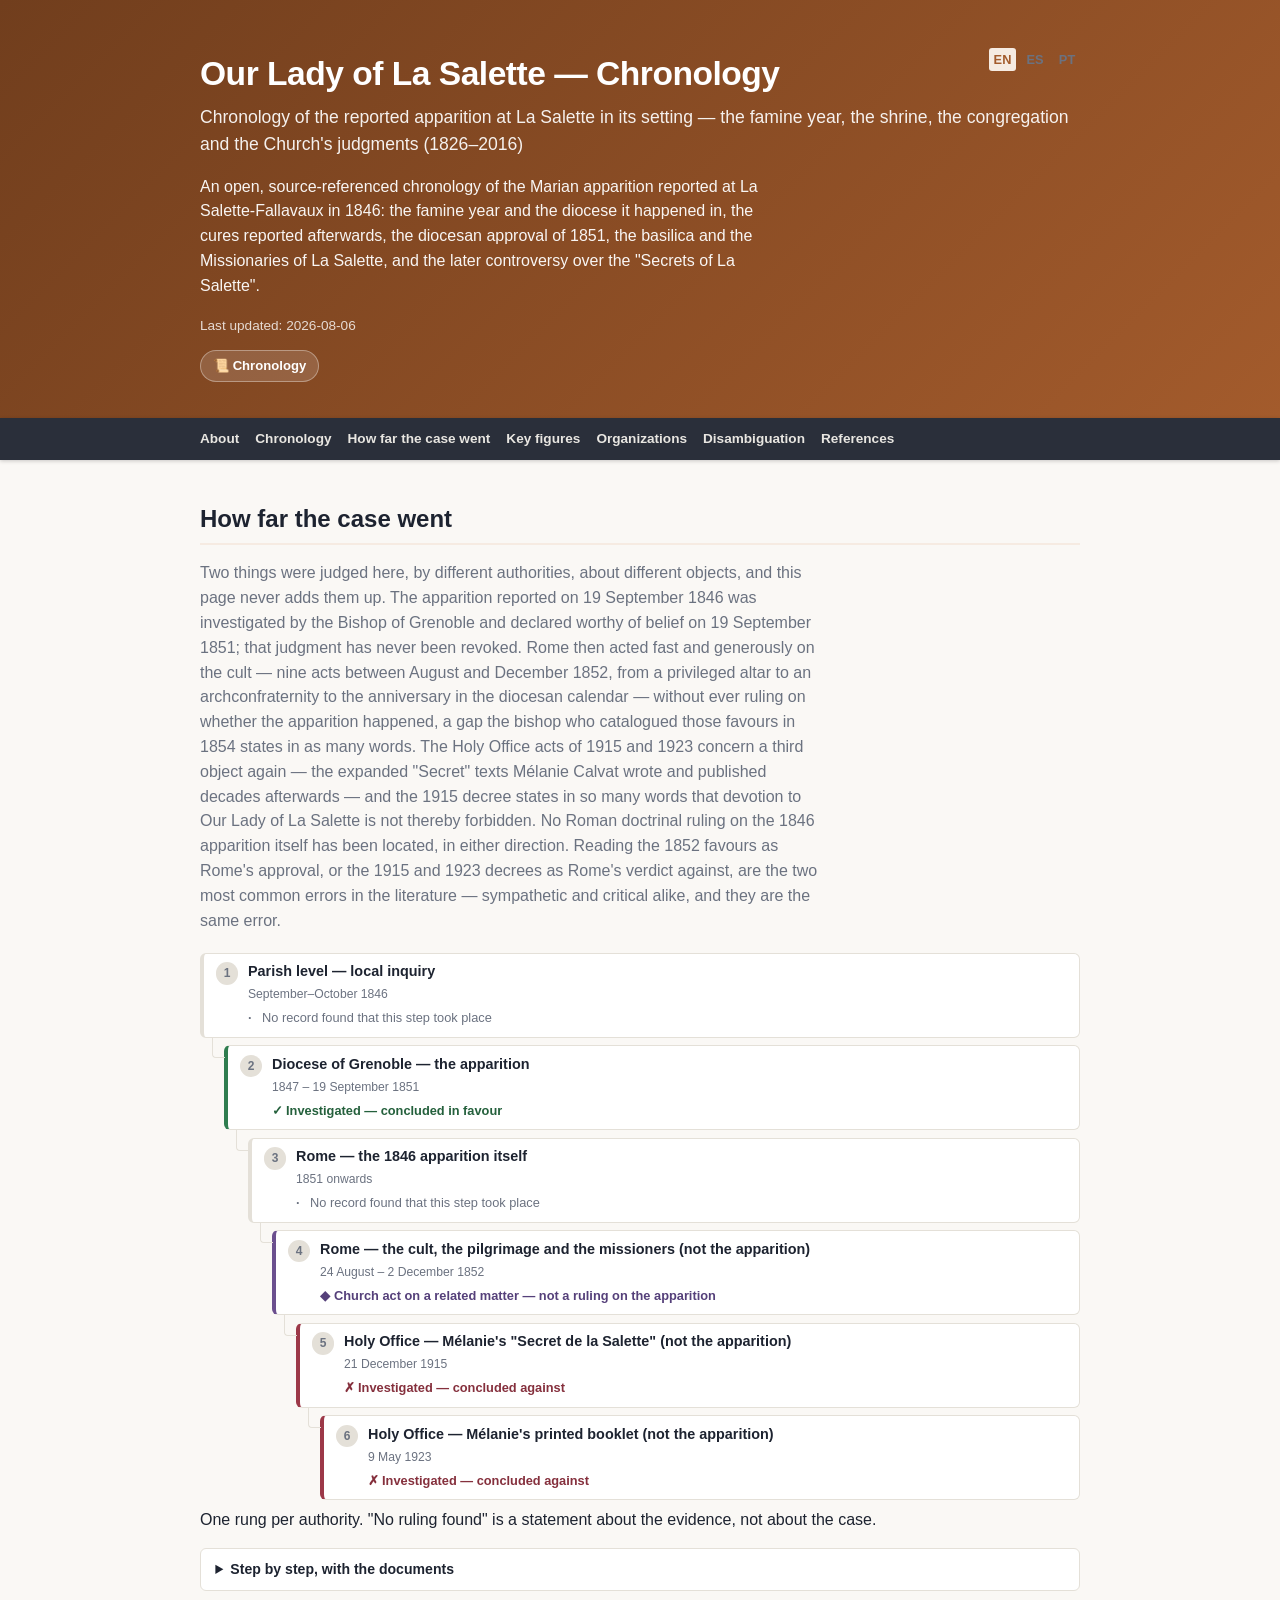
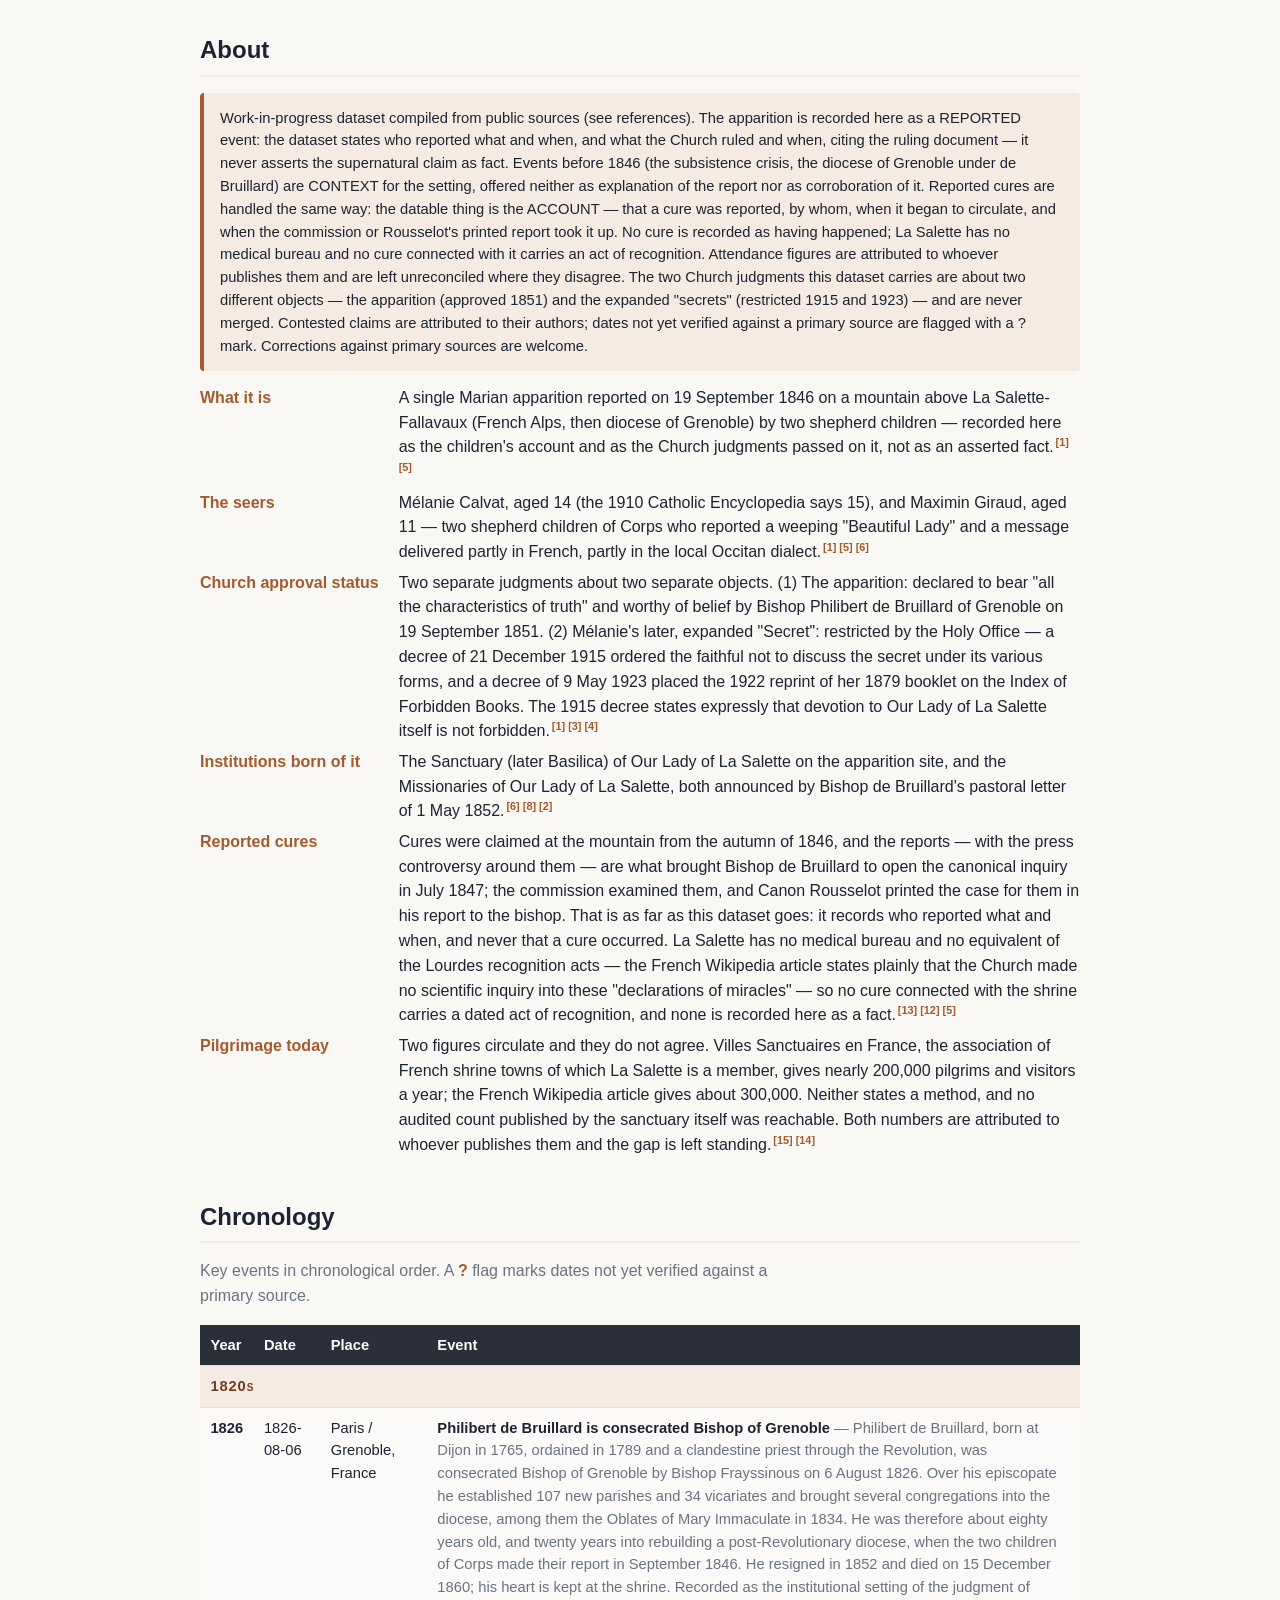
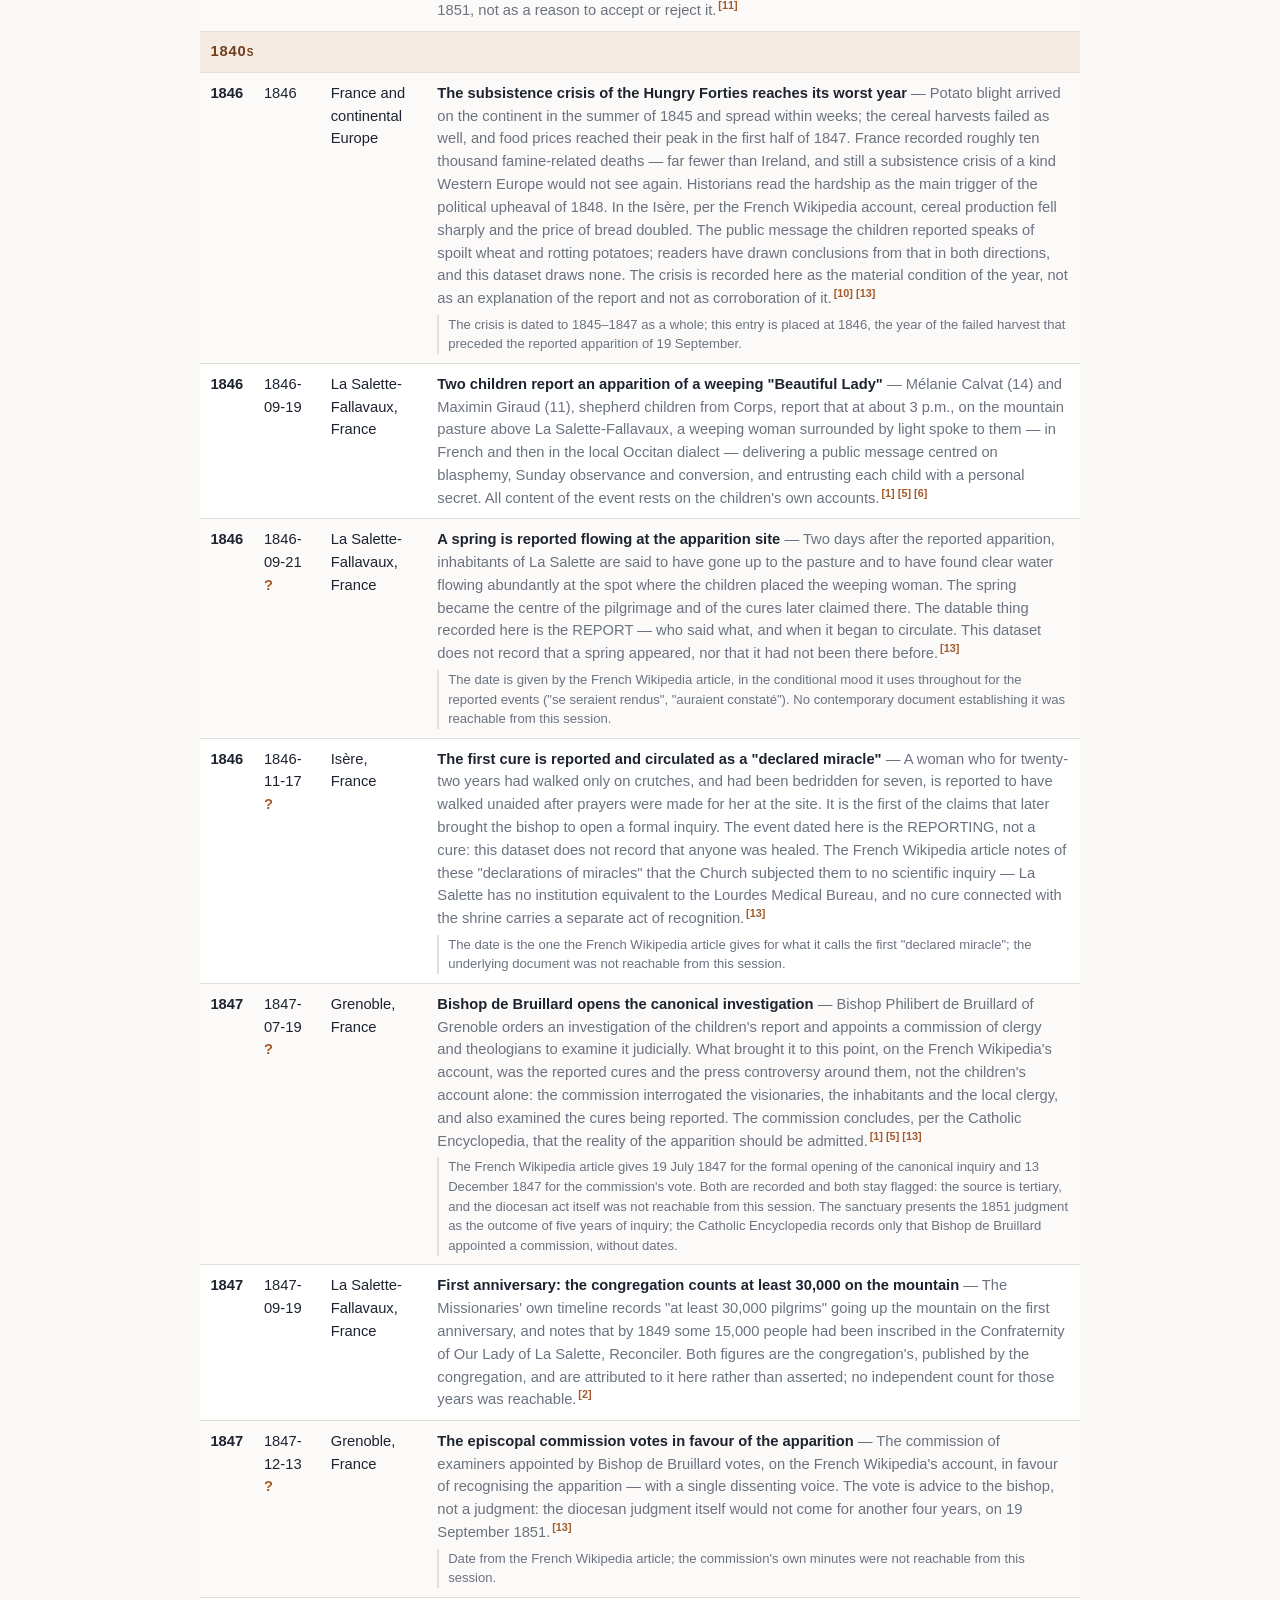
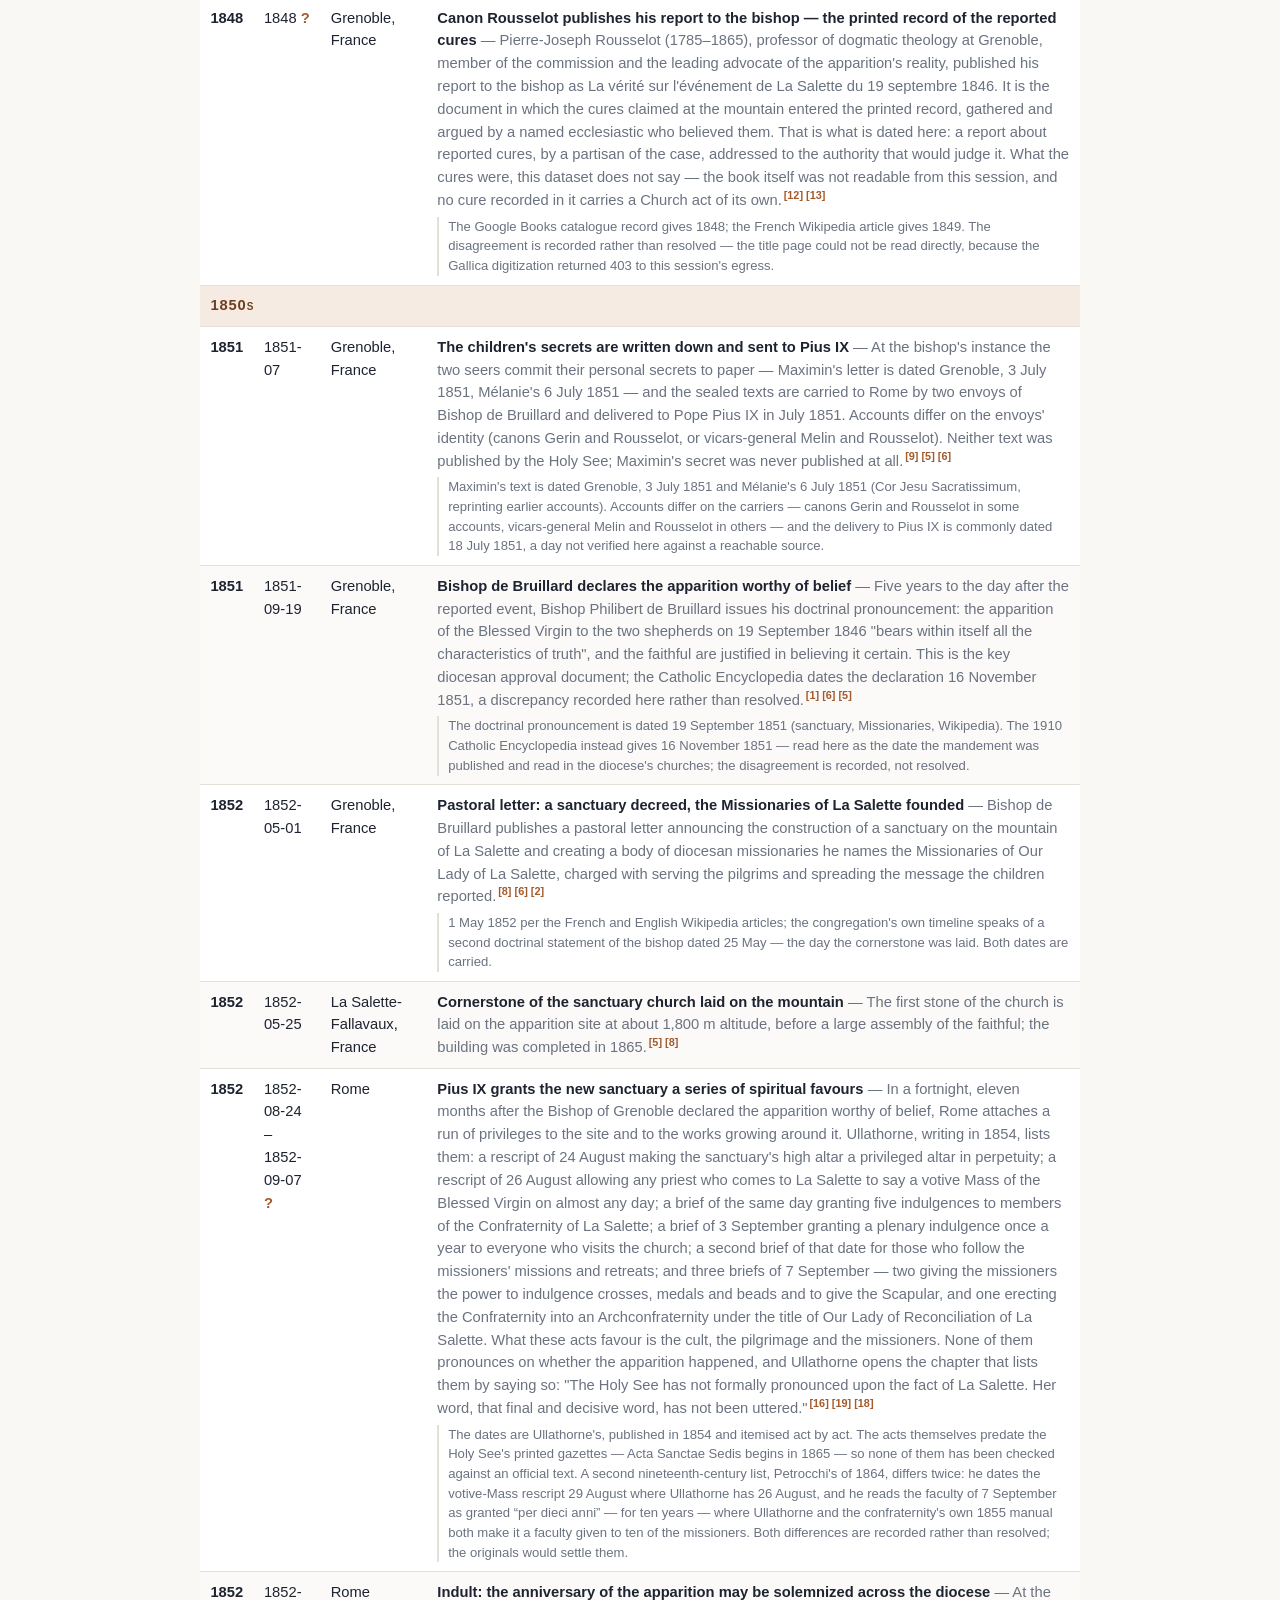
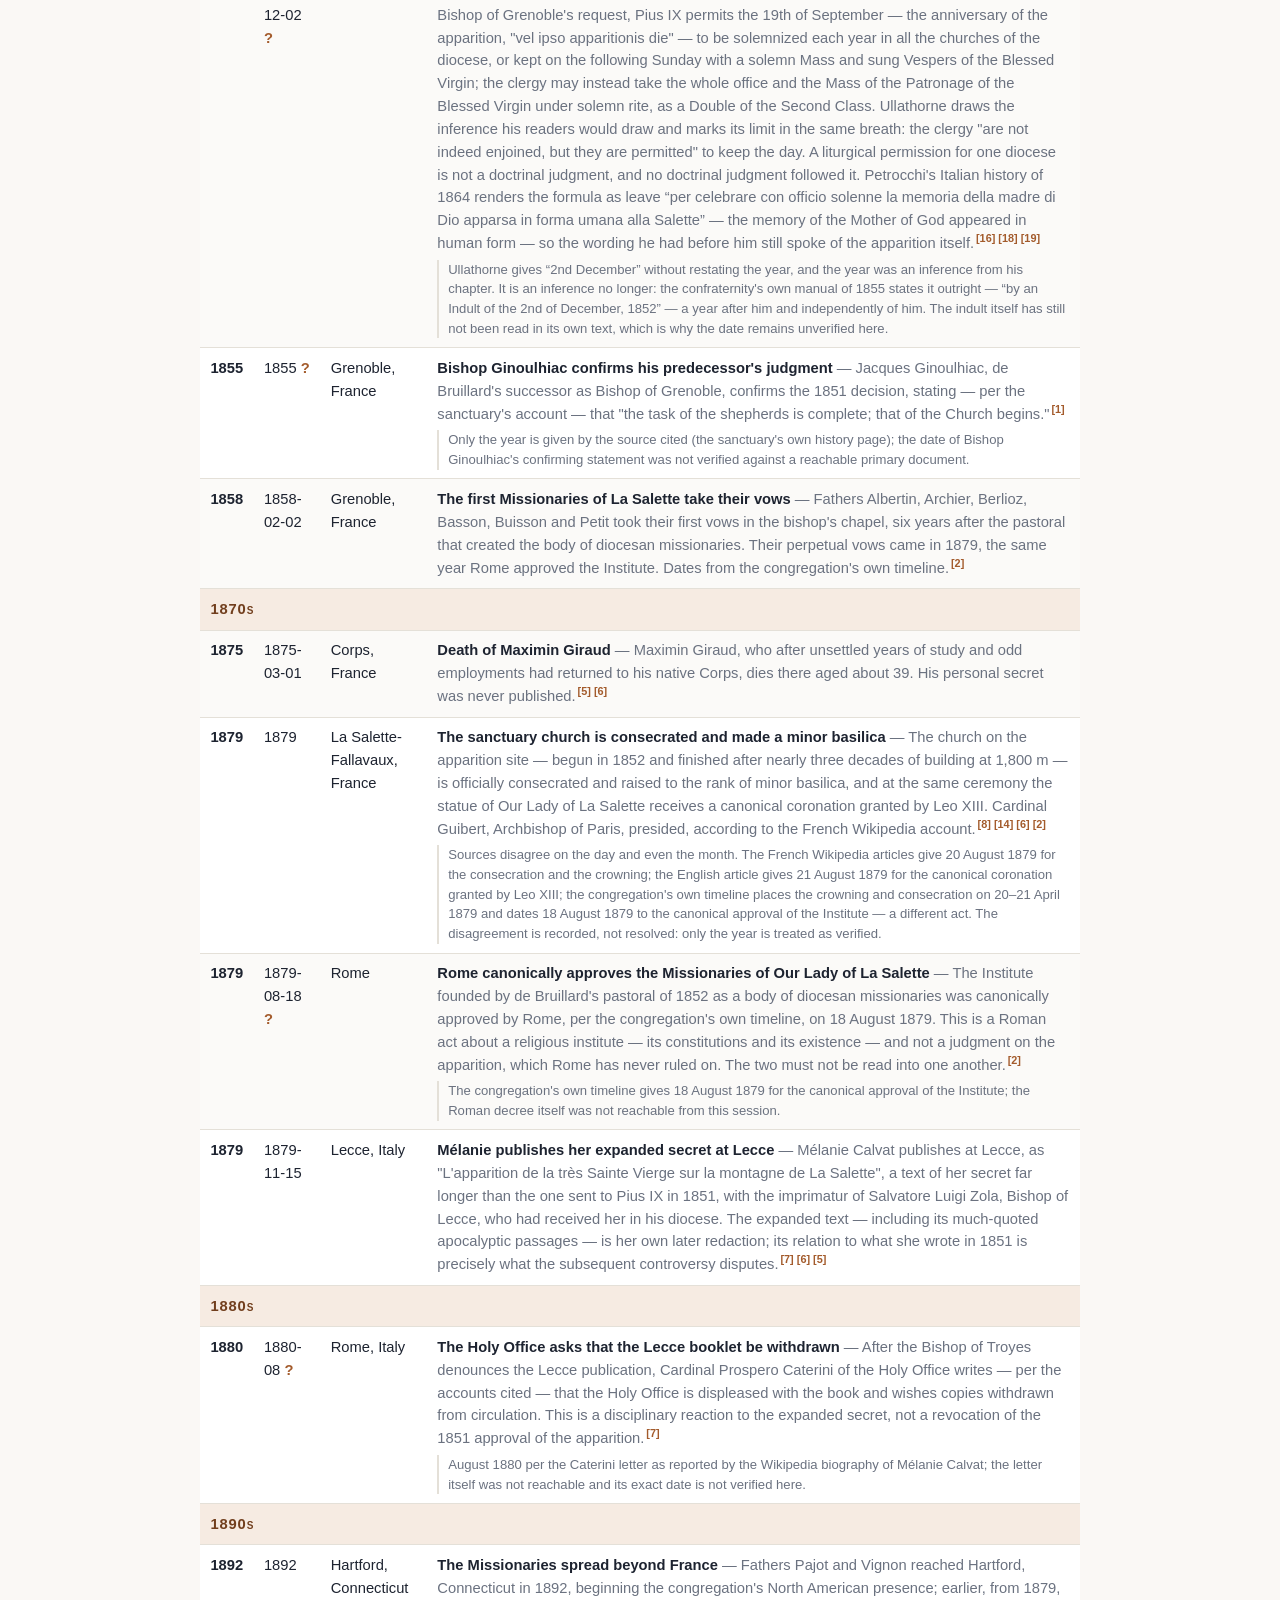
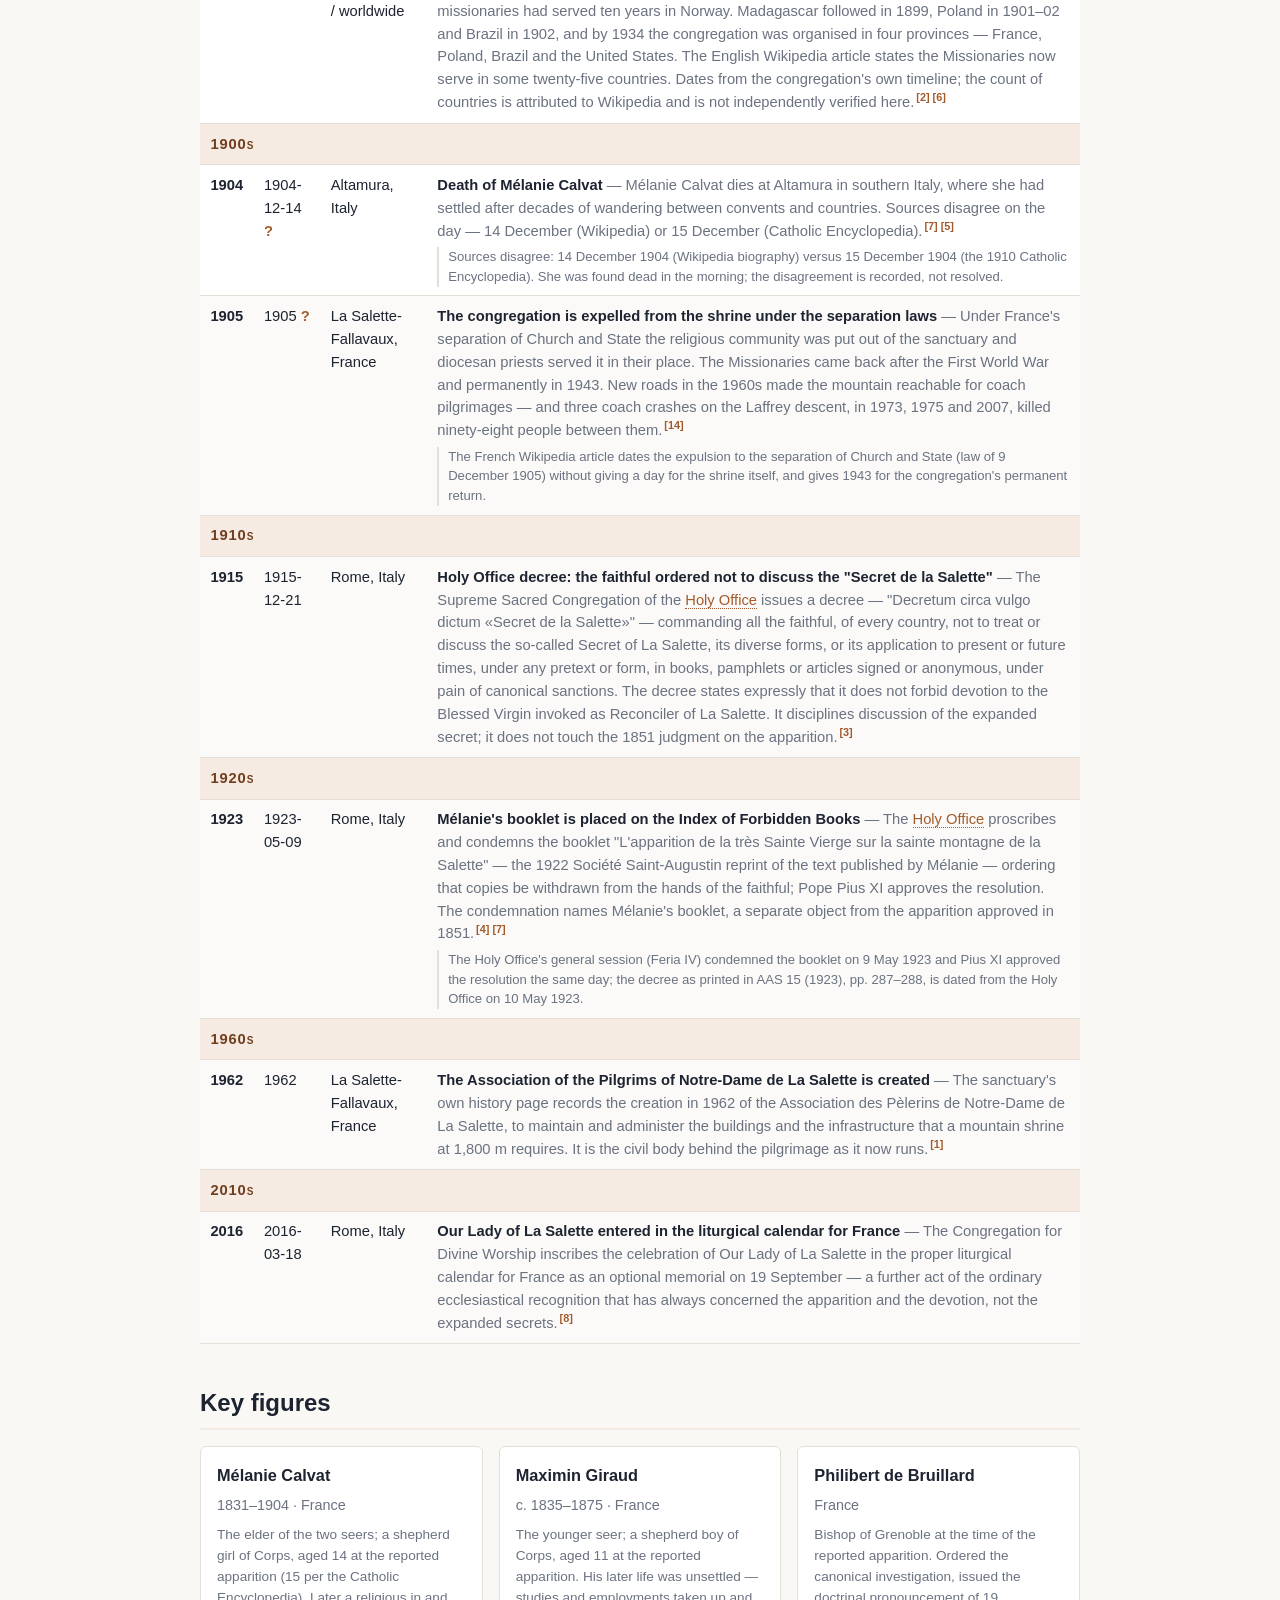
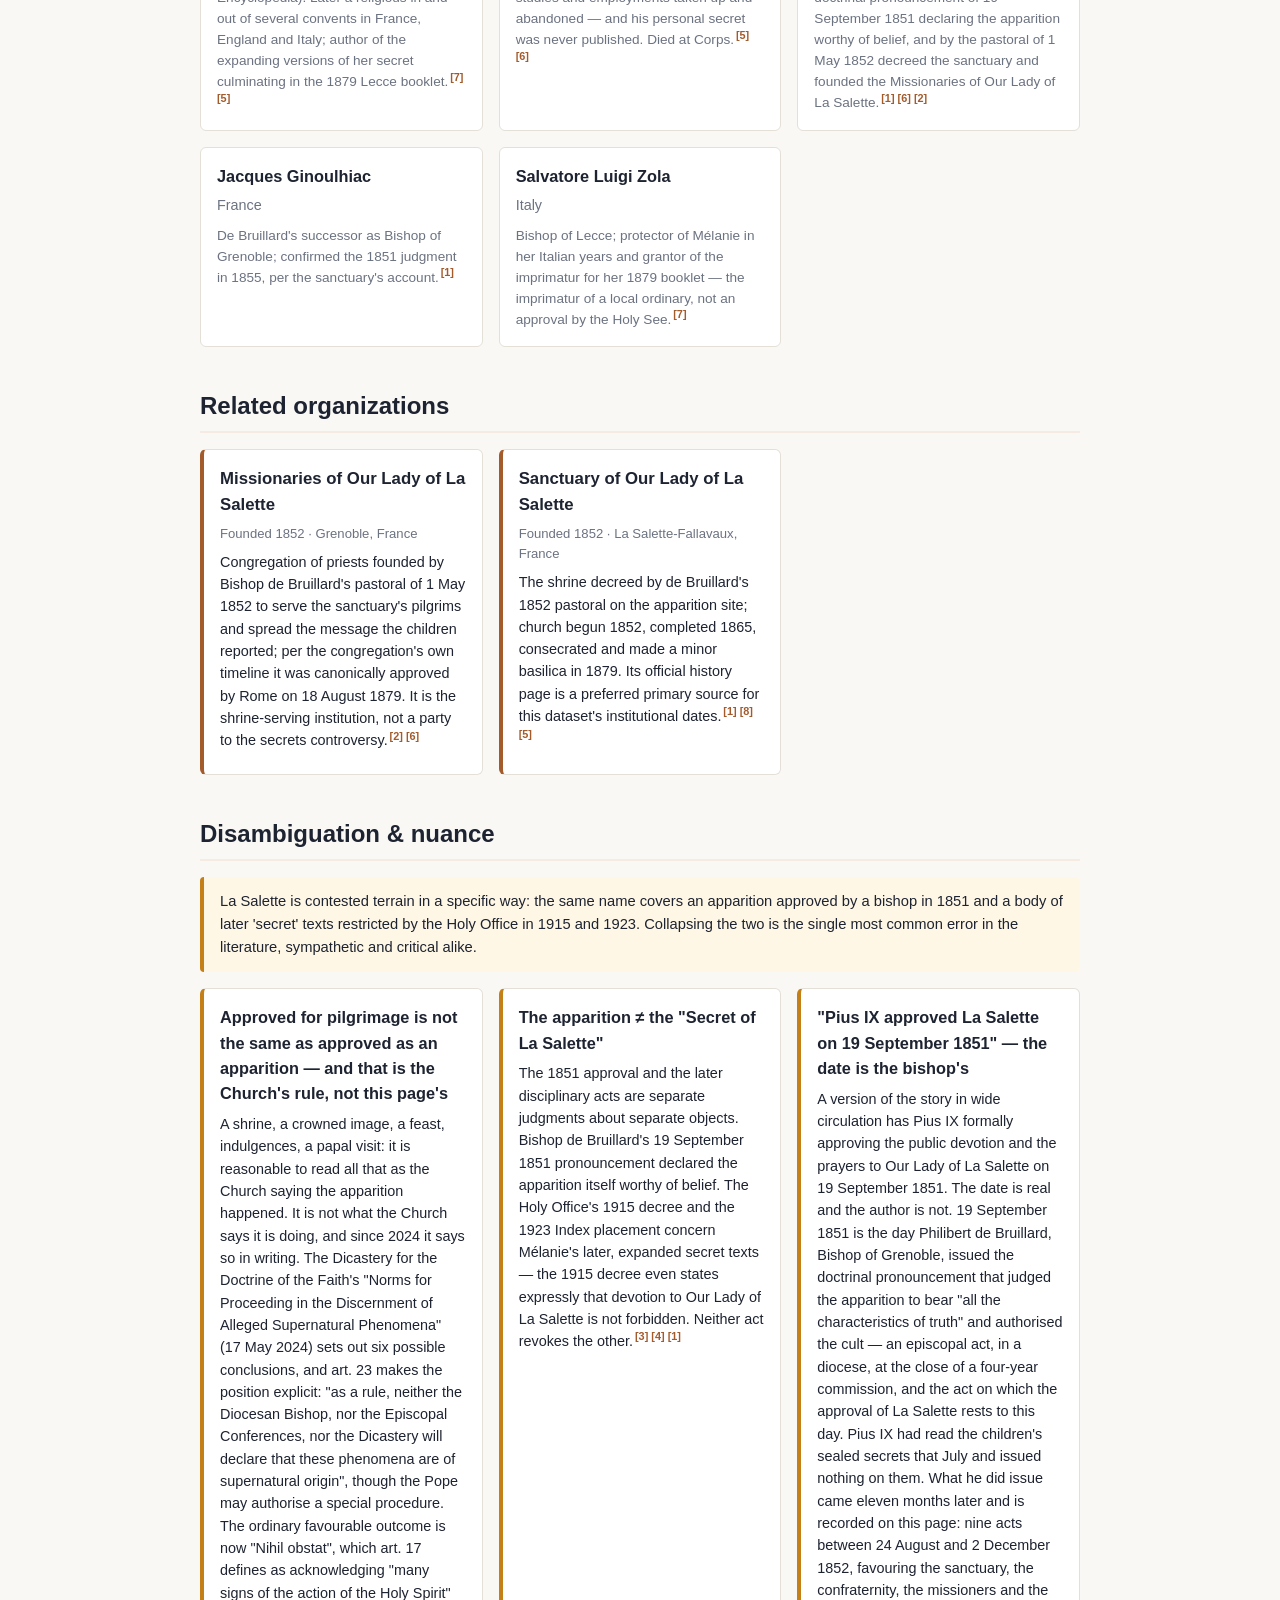
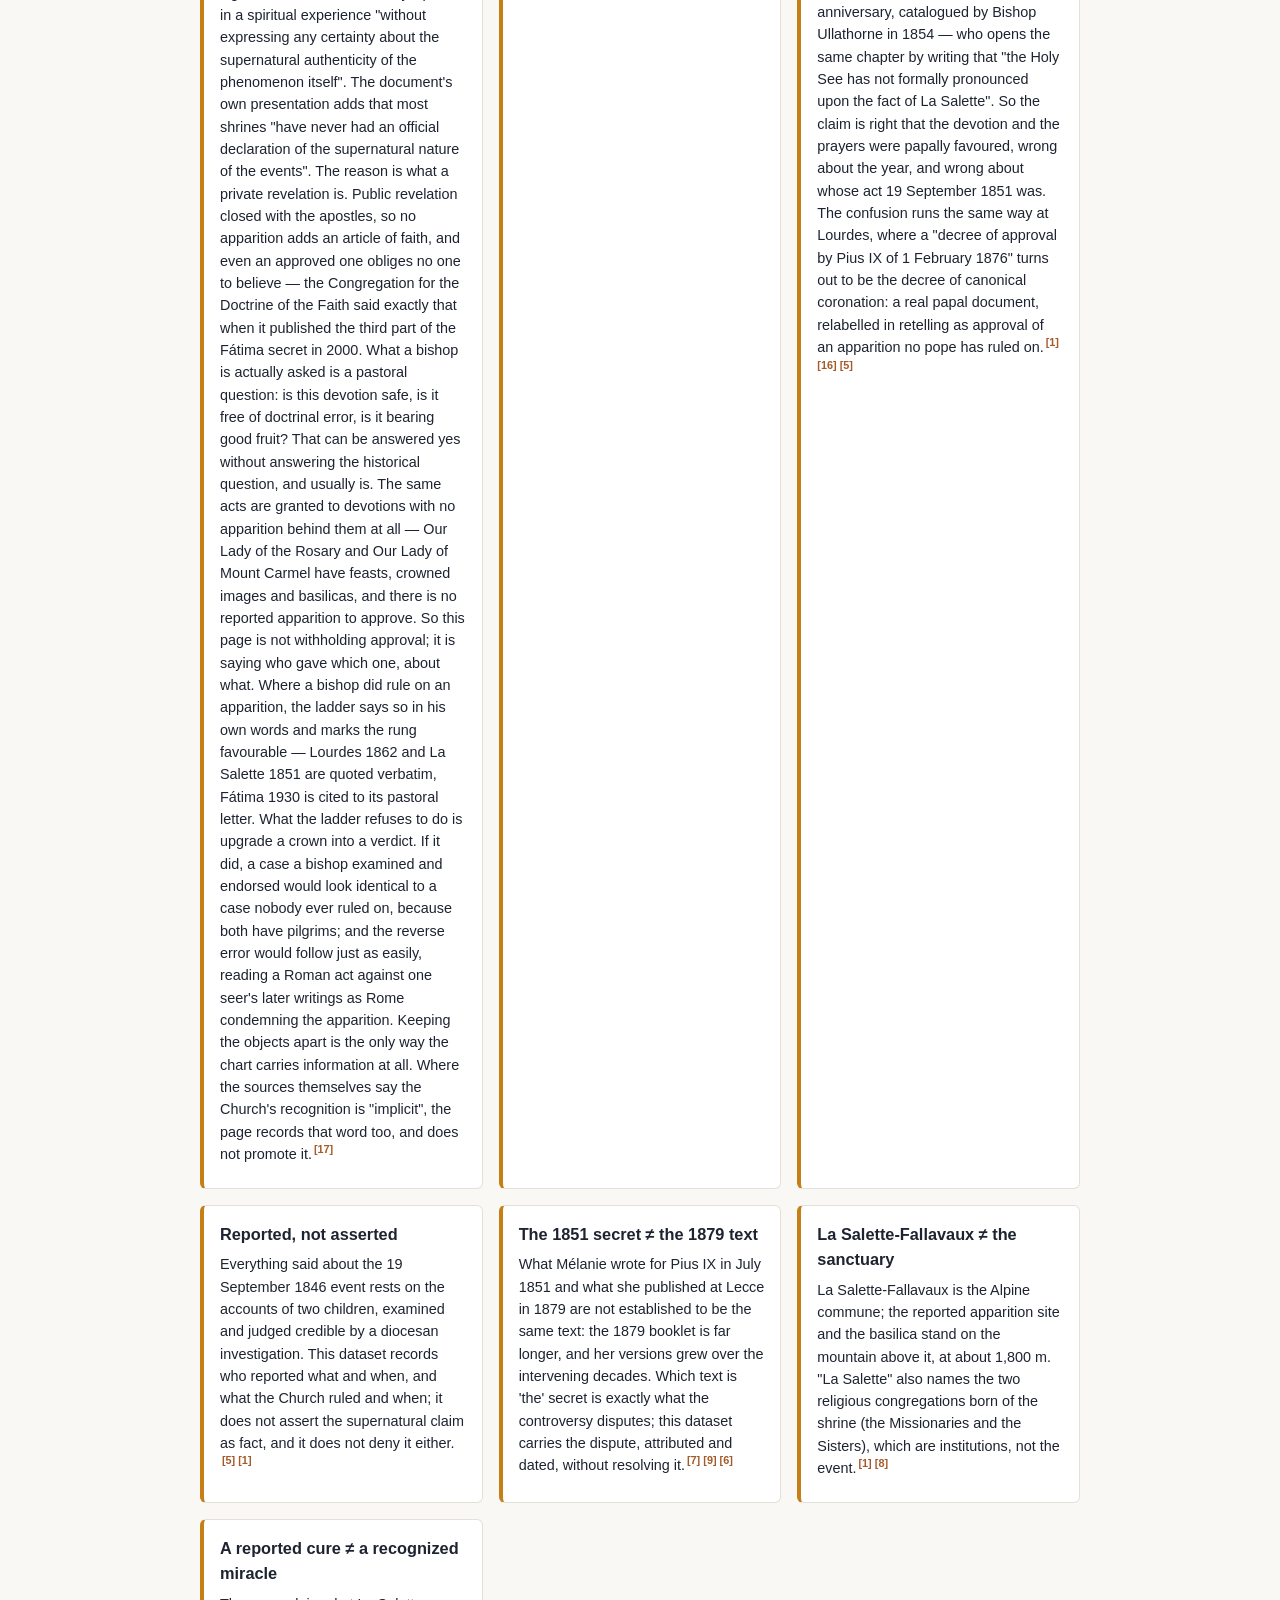
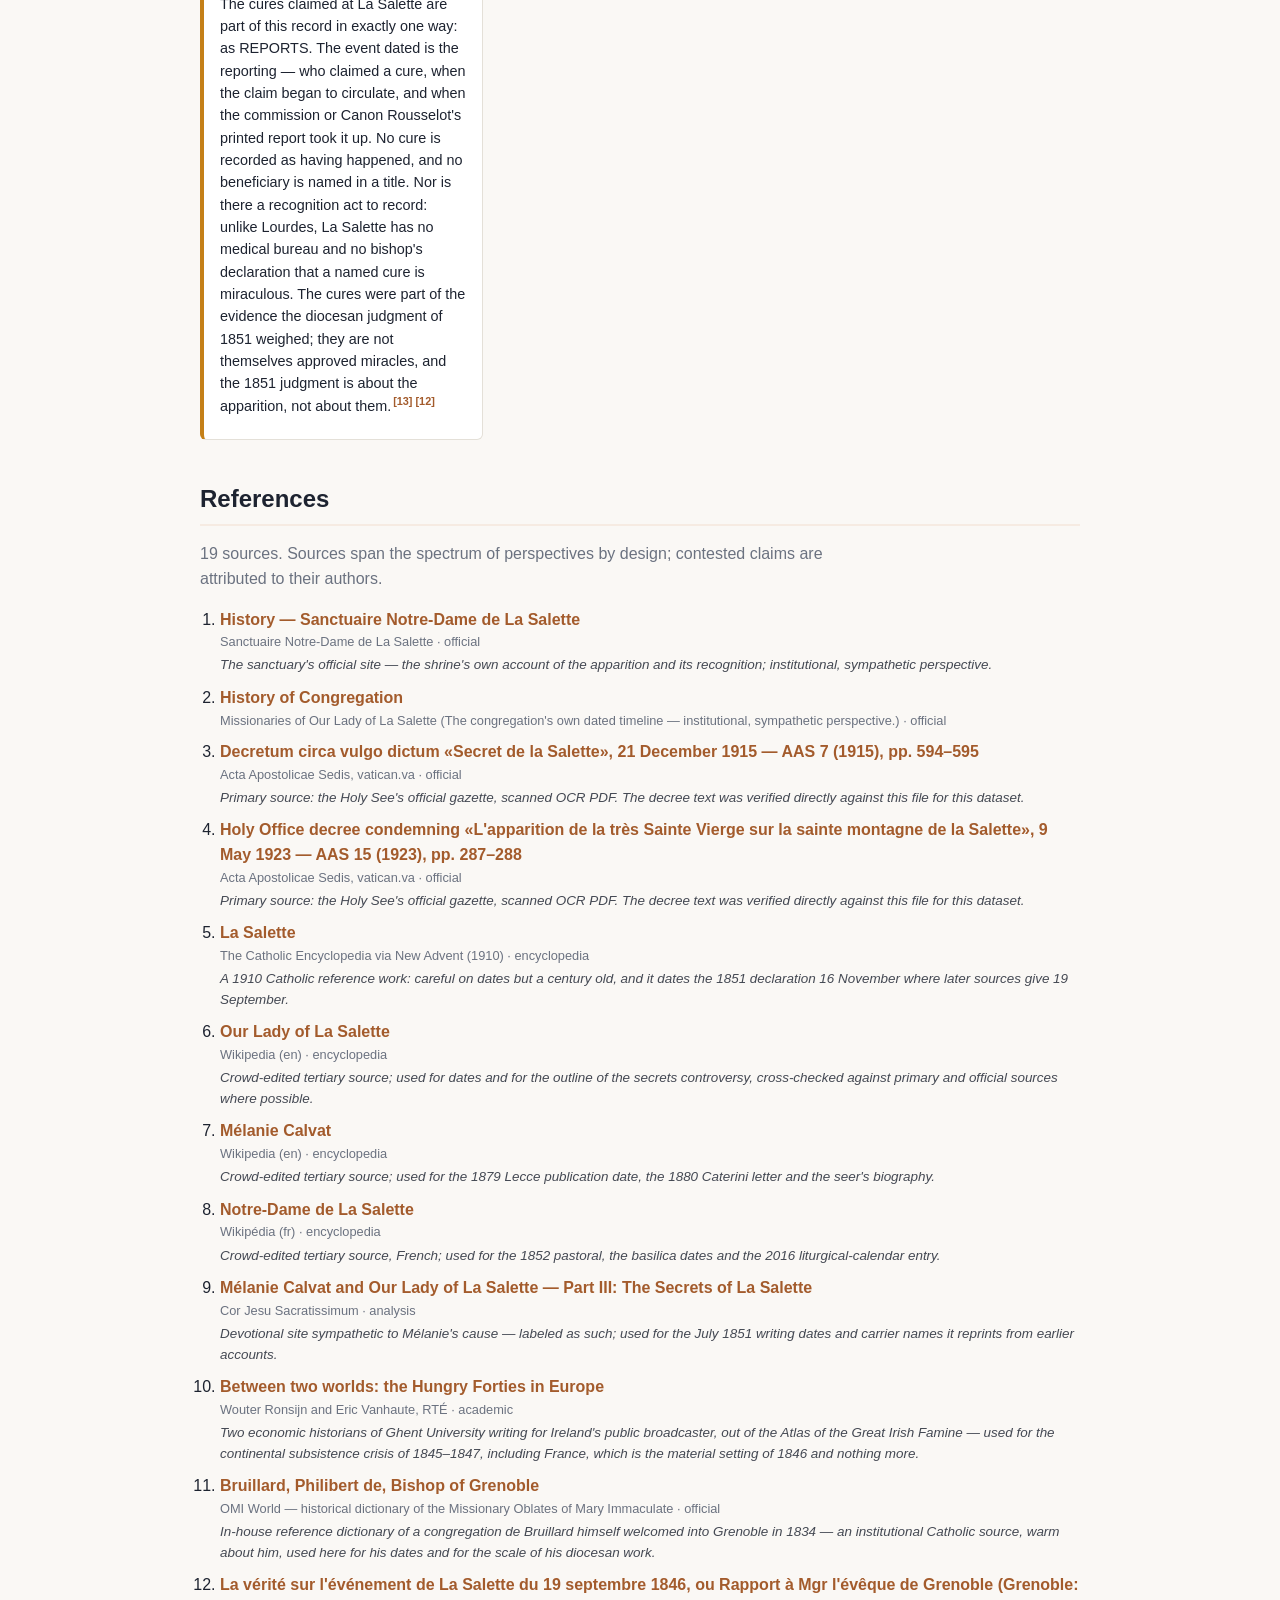
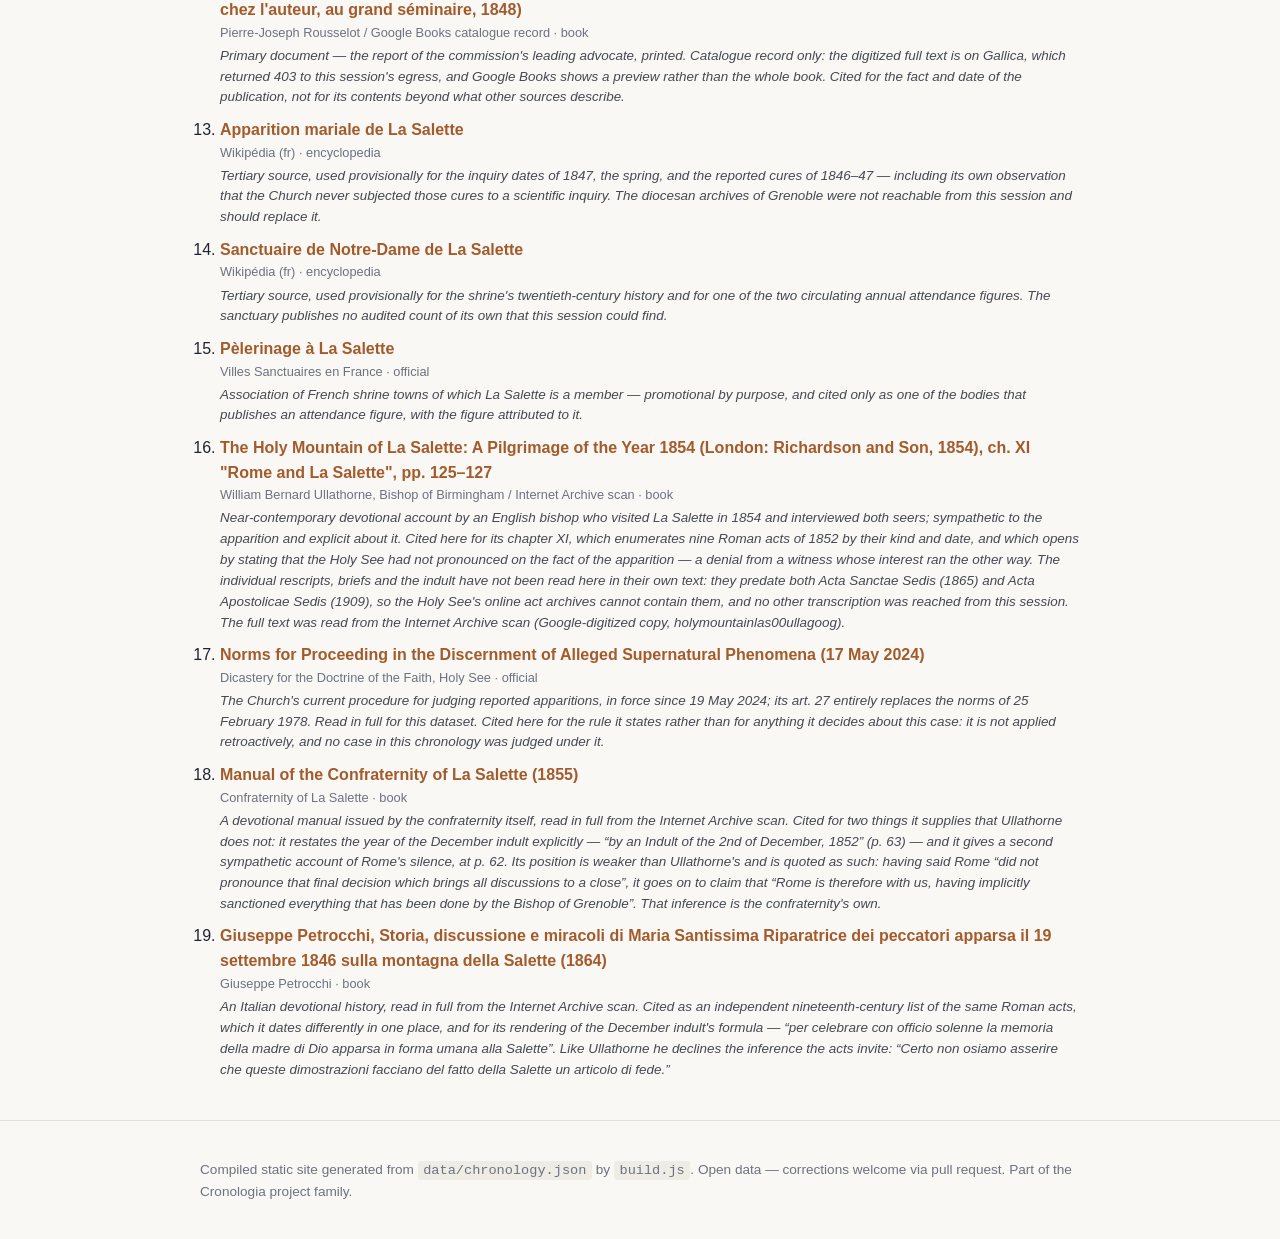
==== docs/en/index.html @ fb64a31c "Two more witnesses to Rome's silence, and a date that is no longer inferred The `not-found` Rome run" ====
<!DOCTYPE html>
<html lang="en">
<head>
  <meta charset="utf-8">
  <meta name="viewport" content="width=device-width, initial-scale=1">
  <title>Our Lady of La Salette — Chronology</title>
  <meta name="description" content="An open, source-referenced chronology of the Marian apparition reported at La Salette-Fallavaux in 1846: the famine year and the diocese it happened in, the cures reported afterwards, the diocesan approval of 1851, the basilica and the Missionaries of La Salette, and the later controversy over the &quot;Secrets of La Salette&quot;.">
  <!-- Google tag (gtag.js) -->
  <script async src="https://www.googletagmanager.com/gtag/js?id=G-R9LV1QZHVE"></script>
  <script>
    window.dataLayer = window.dataLayer || [];
    function gtag(){dataLayer.push(arguments);}
    gtag('js', new Date());
    gtag('config', 'G-R9LV1QZHVE');
  </script>
  <link rel="stylesheet" href="../styles.css">
  <link rel="canonical" href="https://cronologia.github.io/lasalette/en/">
  <link rel="alternate" hreflang="en" href="https://cronologia.github.io/lasalette/en/">
  <link rel="alternate" hreflang="es" href="https://cronologia.github.io/lasalette/es/">
  <link rel="alternate" hreflang="pt" href="https://cronologia.github.io/lasalette/pt/">
  <link rel="alternate" hreflang="x-default" href="https://cronologia.github.io/lasalette/">
  <meta property="og:type" content="website">
  <meta property="og:site_name" content="Our Lady of La Salette — Chronology">
  <meta property="og:locale" content="en_US">
  <meta property="og:title" content="Our Lady of La Salette — Chronology">
  <meta property="og:description" content="An open, source-referenced chronology of the Marian apparition reported at La Salette-Fallavaux in 1846: the famine year and the diocese it happened in, the cures reported afterwards, the diocesan approval of 1851, the basilica and the Missionaries of La Salette, and the later controversy over the &quot;Secrets of La Salette&quot;.">
  <meta property="og:url" content="https://cronologia.github.io/lasalette/en/">
  <meta name="twitter:card" content="summary">
  <meta name="twitter:title" content="Our Lady of La Salette — Chronology">
  <meta name="twitter:description" content="An open, source-referenced chronology of the Marian apparition reported at La Salette-Fallavaux in 1846: the famine year and the diocese it happened in, the cures reported afterwards, the diocesan approval of 1851, the basilica and the Missionaries of La Salette, and the later controversy over the &quot;Secrets of La Salette&quot;.">
  <script type="application/ld+json">
  {
    "@context": "https://schema.org",
    "@type": "WebSite",
    "name": "Our Lady of La Salette — Chronology",
    "description": "An open, source-referenced chronology of the Marian apparition reported at La Salette-Fallavaux in 1846: the famine year and the diocese it happened in, the cures reported afterwards, the diocesan approval of 1851, the basilica and the Missionaries of La Salette, and the later controversy over the \"Secrets of La Salette\".",
    "url": "https://cronologia.github.io/lasalette/en/",
    "inLanguage": "en"
  }
  </script>
</head>
<body>
  <header class="site-header">
    <div class="wrap">
      <nav class="lang-switch" aria-label="Language"><span class="lang-current" aria-current="true">EN</span><a href="../es/" hreflang="es">ES</a><a href="../pt/" hreflang="pt">PT</a></nav>
      <h1>Our Lady of La Salette — Chronology</h1>
      <p class="subtitle">Chronology of the reported apparition at La Salette in its setting — the famine year, the shrine, the congregation and the Church&#39;s judgments (1826–2016)</p>
      <p class="lead">An open, source-referenced chronology of the Marian apparition reported at La Salette-Fallavaux in 1846: the famine year and the diocese it happened in, the cures reported afterwards, the diocesan approval of 1851, the basilica and the Missionaries of La Salette, and the later controversy over the &quot;Secrets of La Salette&quot;.</p>
      <p class="updated">Last updated: 2026-08-06</p>
      <div class="viz-chips">
        <a href="#chronology">📜 Chronology</a>
      </div>
    </div>
  </header>

  <nav class="site-nav">
    <div class="wrap">
      <a href="#about">About</a>
      <a href="#chronology">Chronology</a>
      <a href="#approval-ladder">How far the case went</a>
      <a href="#figures">Key figures</a>
      <a href="#organizations">Organizations</a>
      <a href="#disambiguation">Disambiguation</a>
      <a href="#references">References</a>
    </div>
  </nav>

  <main class="wrap">
    <section id="approval-ladder" class="viz">
      <h2>How far the case went</h2>
      <p class="section-intro">Two things were judged here, by different authorities, about different objects, and this page never adds them up. The apparition reported on 19 September 1846 was investigated by the Bishop of Grenoble and declared worthy of belief on 19 September 1851; that judgment has never been revoked. Rome then acted fast and generously on the cult — nine acts between August and December 1852, from a privileged altar to an archconfraternity to the anniversary in the diocesan calendar — without ever ruling on whether the apparition happened, a gap the bishop who catalogued those favours in 1854 states in as many words. The Holy Office acts of 1915 and 1923 concern a third object again — the expanded &quot;Secret&quot; texts Mélanie Calvat wrote and published decades afterwards — and the 1915 decree states in so many words that devotion to Our Lady of La Salette is not thereby forbidden. No Roman doctrinal ruling on the 1846 apparition itself has been located, in either direction. Reading the 1852 favours as Rome&#39;s approval, or the 1915 and 1923 decrees as Rome&#39;s verdict against, are the two most common errors in the literature — sympathetic and critical alike, and they are the same error.</p>
      <figure class="approval-ladder">
        <div class="viz-scroll">
        <ol class="al-cascade">
          <li class="al-node al-not-found" style="--al-step:0">
            <a href="#al-rung-1" class="al-node-link">
              <span class="al-num" aria-hidden="true">1</span>
              <span class="al-node-body">
                <span class="al-node-label">Parish level — local inquiry</span><span class="al-when">September–October 1846</span>
                <span class="al-node-status"><span class="al-glyph" aria-hidden="true">·</span>No record found that this step took place</span>
              </span>
            </a>
          </li>
          <li class="al-node al-favourable" style="--al-step:1">
            <a href="#al-rung-2" class="al-node-link">
              <span class="al-num" aria-hidden="true">2</span>
              <span class="al-node-body">
                <span class="al-node-label">Diocese of Grenoble — the apparition</span><span class="al-when">1847 – 19 September 1851</span>
                <span class="al-node-status"><span class="al-glyph" aria-hidden="true">✓</span>Investigated — concluded in favour</span>
              </span>
            </a>
          </li>
          <li class="al-node al-not-found" style="--al-step:2">
            <a href="#al-rung-3" class="al-node-link">
              <span class="al-num" aria-hidden="true">3</span>
              <span class="al-node-body">
                <span class="al-node-label">Rome — the 1846 apparition itself</span><span class="al-when">1851 onwards</span>
                <span class="al-node-status"><span class="al-glyph" aria-hidden="true">·</span>No record found that this step took place</span>
              </span>
            </a>
          </li>
          <li class="al-node al-adjacent" style="--al-step:3">
            <a href="#al-rung-4" class="al-node-link">
              <span class="al-num" aria-hidden="true">4</span>
              <span class="al-node-body">
                <span class="al-node-label">Rome — the cult, the pilgrimage and the missioners (not the apparition)</span><span class="al-when">24 August – 2 December 1852</span>
                <span class="al-node-status"><span class="al-glyph" aria-hidden="true">◆</span>Church act on a related matter — not a ruling on the apparition</span>
              </span>
            </a>
          </li>
          <li class="al-node al-negative" style="--al-step:4">
            <a href="#al-rung-5" class="al-node-link">
              <span class="al-num" aria-hidden="true">5</span>
              <span class="al-node-body">
                <span class="al-node-label">Holy Office — Mélanie&#39;s &quot;Secret de la Salette&quot; (not the apparition)</span><span class="al-when">21 December 1915</span>
                <span class="al-node-status"><span class="al-glyph" aria-hidden="true">✗</span>Investigated — concluded against</span>
              </span>
            </a>
          </li>
          <li class="al-node al-negative" style="--al-step:5">
            <a href="#al-rung-6" class="al-node-link">
              <span class="al-num" aria-hidden="true">6</span>
              <span class="al-node-body">
                <span class="al-node-label">Holy Office — Mélanie&#39;s printed booklet (not the apparition)</span><span class="al-when">9 May 1923</span>
                <span class="al-node-status"><span class="al-glyph" aria-hidden="true">✗</span>Investigated — concluded against</span>
              </span>
            </a>
          </li>
        </ol>
        </div>
        <figcaption>One rung per authority. &quot;No ruling found&quot; is a statement about the evidence, not about the case.</figcaption>
      </figure>
      <details class="al-details">
        <summary>Step by step, with the documents</summary>
        <div class="al-tablist" hidden aria-label="How far the case went">
            <button type="button" class="al-tab" data-al-panel="al-rung-1"><span class="al-glyph" aria-hidden="true">·</span>Parish level — local inquiry</button>
            <button type="button" class="al-tab" data-al-panel="al-rung-2"><span class="al-glyph" aria-hidden="true">✓</span>Diocese of Grenoble — the apparition</button>
            <button type="button" class="al-tab" data-al-panel="al-rung-3"><span class="al-glyph" aria-hidden="true">·</span>Rome — the 1846 apparition itself</button>
            <button type="button" class="al-tab" data-al-panel="al-rung-4"><span class="al-glyph" aria-hidden="true">◆</span>Rome — the cult, the pilgrimage and the missioners (not the apparition)</button>
            <button type="button" class="al-tab" data-al-panel="al-rung-5"><span class="al-glyph" aria-hidden="true">✗</span>Holy Office — Mélanie&#39;s &quot;Secret de la Salette&quot; (not the apparition)</button>
            <button type="button" class="al-tab" data-al-panel="al-rung-6"><span class="al-glyph" aria-hidden="true">✗</span>Holy Office — Mélanie&#39;s printed booklet (not the apparition)</button>
        </div>
        <div class="al-panels">
          <section id="al-rung-1" class="al-panel al-not-found">
            <h3 class="al-panel-title">Parish level — local inquiry <span class="al-when">September–October 1846</span></h3>
            <p class="al-status"><span class="al-glyph" aria-hidden="true">·</span>No record found that this step took place</p>
<p class="al-who">The parish clergy of La Salette, in the diocese of Grenoble</p><p class="al-nodoc">No distinct parish-level canonical inquiry has been located. What the sources record at this level is pastoral rather than judicial: the children were urged to tell the parish priest of La Salette, who took notes and recounted their account in his sermon the next morning, and the English Wikipedia article states that on 16 October 1846 the parish priest wrote down where the two children&#39;s accounts differed. Searched for a parish-level process or finding in the sanctuary&#39;s own history, the 1910 Catholic Encyclopedia article and the English Wikipedia article: all three pass straight from the children&#39;s report to the bishop&#39;s commissions, and none names a local canonical inquiry or a ruling by one. That is a statement about the record, not a claim that nothing happened at La Salette before 1847.</p>            <p class="al-cites"><sup class="cite"><a href="#ref-6" title="Reference 6">[6]</a> <a href="#ref-1" title="Reference 1">[1]</a> <a href="#ref-5" title="Reference 5">[5]</a></sup></p>
          </section>
          <section id="al-rung-2" class="al-panel al-favourable">
            <h3 class="al-panel-title">Diocese of Grenoble — the apparition <span class="al-when">1847 – 19 September 1851</span></h3>
            <p class="al-status"><span class="al-glyph" aria-hidden="true">✓</span>Investigated — concluded in favour</p>
<p class="al-who">Bishop Philibert de Bruillard, with commissions of clergy and theologians</p><p class="al-outcome">The bishop appointed a commission to examine the event judicially; the 1910 Catholic Encyclopedia records that it concluded the reality of the apparition should be admitted. After what the sanctuary describes as five years of rigorous investigation, de Bruillard&#39;s doctrinal pronouncement of 19 September 1851 declared that the apparition of the Blessed Virgin to the two shepherds bears within itself all the characteristics of truth and that the faithful have good grounds to hold it certain, and authorised the cult. This is the judgment on the apparition, it is diocesan, and it has never been revoked. (The Catholic Encyclopedia instead dates the declaration 16 November 1851; the discrepancy is recorded here, not resolved.)</p>            <p class="al-cites"><sup class="cite"><a href="#ref-1" title="Reference 1">[1]</a> <a href="#ref-6" title="Reference 6">[6]</a> <a href="#ref-5" title="Reference 5">[5]</a></sup></p>
          </section>
          <section id="al-rung-3" class="al-panel al-not-found">
            <h3 class="al-panel-title">Rome — the 1846 apparition itself <span class="al-when">1851 onwards</span></h3>
            <p class="al-status"><span class="al-glyph" aria-hidden="true">·</span>No record found that this step took place</p>
<p class="al-who">The Holy See</p><p class="al-nodoc">No Roman doctrinal ruling on the apparition has been located, in either direction. The children&#39;s sealed secrets were carried to Pius IX in July 1851 and no published papal judgment on them or on the apparition followed; the 1910 Catholic Encyclopedia sums the position up as &quot;As Rome uttered no decision the strife was prolonged between the disputants&quot;. The zero is not for want of Roman interest: in the autumn of 1852 Pius IX issued at least nine acts favouring the sanctuary, the confraternity, the missioners and the anniversary — they are the next rung — and the bishop who catalogued them in 1854, a sympathetic witness with every motive to claim more, wrote that &quot;the Holy See has not formally pronounced upon the fact of La Salette. Her word, that final and decisive word, has not been uttered.&quot; The two Roman acts this chronology cites against the case, of 1915 and 1923, name Mélanie&#39;s secret texts and not the apparition; the 2016 act of the Congregation for Divine Worship inscribing the memorial of Our Lady of La Salette in the proper calendar for France concerns the liturgy and the devotion, not the truth of the 1846 event. Approval of this apparition rests where it was given in 1851: with the diocese. Two further sympathetic witnesses say the same in the decade after, and neither is Ullathorne: the confraternity&#39;s own manual of 1855 grants that Rome “did not pronounce that final decision which brings all discussions to a close” — though it then claims she “implicitly sanctioned” the bishop&#39;s acts, which is the confraternity&#39;s inference and not a Roman one — and Petrocchi in 1864, having listed the same nine acts, writes that “non osiamo asserire che queste dimostrazioni facciano del fatto della Salette un articolo di fede”. Three accounts written to commend the shrine all stop short of claiming a Roman judgment on the apparition.</p>            <p class="al-cites"><sup class="cite"><a href="#ref-5" title="Reference 5">[5]</a> <a href="#ref-8" title="Reference 8">[8]</a> <a href="#ref-16" title="Reference 16">[16]</a> <a href="#ref-18" title="Reference 18">[18]</a> <a href="#ref-19" title="Reference 19">[19]</a></sup></p>
          </section>
          <section id="al-rung-4" class="al-panel al-adjacent">
            <h3 class="al-panel-title">Rome — the cult, the pilgrimage and the missioners (not the apparition) <span class="al-when">24 August – 2 December 1852</span></h3>
            <p class="al-status"><span class="al-glyph" aria-hidden="true">◆</span>Church act on a related matter — not a ruling on the apparition</p>
<p class="al-who">Pius IX, by rescript, brief and indult</p><p class="al-outcome">Rome moved quickly, and on everything except the question. Within fifteen months of the diocesan judgment of September 1851, Pius IX made the sanctuary&#39;s high altar privileged in perpetuity (24 August 1852), let any visiting priest say a votive Mass of the Blessed Virgin there (26 August), granted five indulgences to the Confraternity of La Salette (26 August), a plenary indulgence to everyone who visits the church (3 September) and to those who follow the missioners&#39; missions (3 September), gave the missioners faculties for blessing objects and the Scapular (7 September), erected the confraternity into an Archconfraternity of Our Lady of Reconciliation of La Salette (7 September), and permitted the whole diocese of Grenoble to solemnize 19 September each year (2 December). Every one of these acts presupposes the pilgrimage and none of them adjudicates it: they regulate worship, grant indulgences and empower a clergy. The rung is marked as an act on a related matter for that reason, and the source that lists the acts — Bishop Ullathorne, in 1854, writing to persuade — is also the source for the denial: &quot;The Holy See has not formally pronounced upon the fact of La Salette.&quot; A reader who takes the speed and volume of these favours as Rome&#39;s verdict is making the inference the acts were careful not to make.</p>            <p class="al-cites"><sup class="cite"><a href="#ref-16" title="Reference 16">[16]</a></sup></p>
          </section>
          <section id="al-rung-5" class="al-panel al-negative">
            <h3 class="al-panel-title">Holy Office — Mélanie&#39;s &quot;Secret de la Salette&quot; (not the apparition) <span class="al-when">21 December 1915</span></h3>
            <p class="al-status"><span class="al-glyph" aria-hidden="true">✗</span>Investigated — concluded against</p>
<p class="al-who">Supreme Sacred Congregation of the Holy Office</p><p class="al-outcome">The decree &quot;Decretum circa vulgo dictum «Secret de la Salette»&quot; (AAS 7 (1915), pp. 594–595) commands the faithful of every country not to treat or discuss the so-called Secret of La Salette in its various forms, or its application to present or future times, in books, pamphlets or articles, signed or anonymous, under pain of canonical sanctions. Its object is the secret texts. The same decree states expressly that it does not forbid devotion to the Blessed Virgin invoked as Reconciler of La Salette, and it leaves the diocesan judgment of 1851 on the apparition untouched.</p>            <p class="al-cites"><sup class="cite"><a href="#ref-3" title="Reference 3">[3]</a></sup></p>
          </section>
          <section id="al-rung-6" class="al-panel al-negative">
            <h3 class="al-panel-title">Holy Office — Mélanie&#39;s printed booklet (not the apparition) <span class="al-when">9 May 1923</span></h3>
            <p class="al-status"><span class="al-glyph" aria-hidden="true">✗</span>Investigated — concluded against</p>
<p class="al-who">Supreme Sacred Congregation of the Holy Office; approved by Pius XI</p><p class="al-outcome">The Holy Office proscribed and condemned the booklet &quot;L&#39;apparition de la très Sainte Vierge sur la sainte montagne de la Salette&quot; — the 1922 Société Saint-Augustin reprint of the text Mélanie published at Lecce in 1879 — ordering copies withdrawn from the hands of the faithful; Pius XI approved the resolution the same day (AAS 15 (1923), pp. 287–288). The condemned object is a printed book by one of the seers, not the apparition of 1846 and not the diocesan judgment of 1851.</p>            <p class="al-cites"><sup class="cite"><a href="#ref-4" title="Reference 4">[4]</a> <a href="#ref-7" title="Reference 7">[7]</a></sup></p>
          </section>
        </div>
      </details>
      <script>(function () {
        var s = document.currentScript.closest('section');
        var det = s.querySelector('.al-details');
        var list = s.querySelector('.al-tablist');
        var tabs = [].slice.call(s.querySelectorAll('.al-tab'));
        var panels = [].slice.call(s.querySelectorAll('.al-panel'));
        if (!det || !tabs.length || tabs.length !== panels.length) return;
        list.hidden = false;
        list.setAttribute('role', 'tablist');
        function select(id, focus) {
          tabs.forEach(function (b, i) {
            var on = b.getAttribute('data-al-panel') === id;
            b.setAttribute('aria-selected', on ? 'true' : 'false');
            b.setAttribute('tabindex', on ? '0' : '-1');
            panels[i].hidden = !on;
            if (on && focus) b.focus();
          });
        }
        tabs.forEach(function (b, i) {
          b.setAttribute('role', 'tab');
          b.id = b.getAttribute('data-al-panel') + '-tab';
          panels[i].setAttribute('role', 'tabpanel');
          panels[i].setAttribute('aria-labelledby', b.id);
          panels[i].tabIndex = 0;
          b.addEventListener('click', function () { select(b.getAttribute('data-al-panel'), false); });
          b.addEventListener('keydown', function (e) {
            var d = e.key === 'ArrowRight' ? 1 : e.key === 'ArrowLeft' ? -1 : 0;
            if (!d) return;
            e.preventDefault();
            var n = (i + d + tabs.length) % tabs.length;
            select(tabs[n].getAttribute('data-al-panel'), true);
          });
        });
        // A cascade node opens the disclosure and selects its panel, instead of
        // jumping the page to a fragment inside a collapsed <details>.
        [].slice.call(s.querySelectorAll('.al-node-link')).forEach(function (a) {
          a.addEventListener('click', function (e) {
            e.preventDefault();
            det.open = true;
            select(a.getAttribute('href').slice(1), true);
          });
        });
        select(tabs[0].getAttribute('data-al-panel'), false);
      })();</script>
    </section>

    <section id="about">
      <h2>About</h2>
      <p class="notice">Work-in-progress dataset compiled from public sources (see references). The apparition is recorded here as a REPORTED event: the dataset states who reported what and when, and what the Church ruled and when, citing the ruling document — it never asserts the supernatural claim as fact. Events before 1846 (the subsistence crisis, the diocese of Grenoble under de Bruillard) are CONTEXT for the setting, offered neither as explanation of the report nor as corroboration of it. Reported cures are handled the same way: the datable thing is the ACCOUNT — that a cure was reported, by whom, when it began to circulate, and when the commission or Rousselot&#39;s printed report took it up. No cure is recorded as having happened; La Salette has no medical bureau and no cure connected with it carries an act of recognition. Attendance figures are attributed to whoever publishes them and are left unreconciled where they disagree. The two Church judgments this dataset carries are about two different objects — the apparition (approved 1851) and the expanded &quot;secrets&quot; (restricted 1915 and 1923) — and are never merged. Contested claims are attributed to their authors; dates not yet verified against a primary source are flagged with a ? mark. Corrections against primary sources are welcome.</p>
      <dl class="facts">
        <dt>What it is</dt>
        <dd>A single Marian apparition reported on 19 September 1846 on a mountain above La Salette-Fallavaux (French Alps, then diocese of Grenoble) by two shepherd children — recorded here as the children&#39;s account and as the Church judgments passed on it, not as an asserted fact.<sup class="cite"><a href="#ref-1" title="Reference 1">[1]</a> <a href="#ref-5" title="Reference 5">[5]</a></sup></dd>
        <dt>The seers</dt>
        <dd>Mélanie Calvat, aged 14 (the 1910 Catholic Encyclopedia says 15), and Maximin Giraud, aged 11 — two shepherd children of Corps who reported a weeping &quot;Beautiful Lady&quot; and a message delivered partly in French, partly in the local Occitan dialect.<sup class="cite"><a href="#ref-1" title="Reference 1">[1]</a> <a href="#ref-5" title="Reference 5">[5]</a> <a href="#ref-6" title="Reference 6">[6]</a></sup></dd>
        <dt>Church approval status</dt>
        <dd>Two separate judgments about two separate objects. (1) The apparition: declared to bear &quot;all the characteristics of truth&quot; and worthy of belief by Bishop Philibert de Bruillard of Grenoble on 19 September 1851. (2) Mélanie&#39;s later, expanded &quot;Secret&quot;: restricted by the Holy Office — a decree of 21 December 1915 ordered the faithful not to discuss the secret under its various forms, and a decree of 9 May 1923 placed the 1922 reprint of her 1879 booklet on the Index of Forbidden Books. The 1915 decree states expressly that devotion to Our Lady of La Salette itself is not forbidden.<sup class="cite"><a href="#ref-1" title="Reference 1">[1]</a> <a href="#ref-3" title="Reference 3">[3]</a> <a href="#ref-4" title="Reference 4">[4]</a></sup></dd>
        <dt>Institutions born of it</dt>
        <dd>The Sanctuary (later Basilica) of Our Lady of La Salette on the apparition site, and the Missionaries of Our Lady of La Salette, both announced by Bishop de Bruillard&#39;s pastoral letter of 1 May 1852.<sup class="cite"><a href="#ref-6" title="Reference 6">[6]</a> <a href="#ref-8" title="Reference 8">[8]</a> <a href="#ref-2" title="Reference 2">[2]</a></sup></dd>
        <dt>Reported cures</dt>
        <dd>Cures were claimed at the mountain from the autumn of 1846, and the reports — with the press controversy around them — are what brought Bishop de Bruillard to open the canonical inquiry in July 1847; the commission examined them, and Canon Rousselot printed the case for them in his report to the bishop. That is as far as this dataset goes: it records who reported what and when, and never that a cure occurred. La Salette has no medical bureau and no equivalent of the Lourdes recognition acts — the French Wikipedia article states plainly that the Church made no scientific inquiry into these &quot;declarations of miracles&quot; — so no cure connected with the shrine carries a dated act of recognition, and none is recorded here as a fact.<sup class="cite"><a href="#ref-13" title="Reference 13">[13]</a> <a href="#ref-12" title="Reference 12">[12]</a> <a href="#ref-5" title="Reference 5">[5]</a></sup></dd>
        <dt>Pilgrimage today</dt>
        <dd>Two figures circulate and they do not agree. Villes Sanctuaires en France, the association of French shrine towns of which La Salette is a member, gives nearly 200,000 pilgrims and visitors a year; the French Wikipedia article gives about 300,000. Neither states a method, and no audited count published by the sanctuary itself was reachable. Both numbers are attributed to whoever publishes them and the gap is left standing.<sup class="cite"><a href="#ref-15" title="Reference 15">[15]</a> <a href="#ref-14" title="Reference 14">[14]</a></sup></dd>
      </dl>
    </section>

    <section id="chronology">
      <h2>Chronology</h2>
      <p class="section-intro">Key events in chronological order. A <span class="flag">?</span> flag marks
      dates not yet verified against a primary source.</p>
      <div class="table-scroll">
      <table class="meetings">
        <thead>
          <tr><th>Year</th><th>Date</th><th>Place</th><th>Event</th></tr>
        </thead>
        <tbody>
        <tr class="decade-row" id="decade-1820"><th colspan="4">1820s</th></tr>
        <tr>
          <td class="year">1826</td>
          <td>1826-08-06</td>
          <td>Paris / Grenoble, France</td>
          <td><strong>Philibert de Bruillard is consecrated Bishop of Grenoble</strong> <span class="muted">— Philibert de Bruillard, born at Dijon in 1765, ordained in 1789 and a clandestine priest through the Revolution, was consecrated Bishop of Grenoble by Bishop Frayssinous on 6 August 1826. Over his episcopate he established 107 new parishes and 34 vicariates and brought several congregations into the diocese, among them the Oblates of Mary Immaculate in 1834. He was therefore about eighty years old, and twenty years into rebuilding a post-Revolutionary diocese, when the two children of Corps made their report in September 1846. He resigned in 1852 and died on 15 December 1860; his heart is kept at the shrine. Recorded as the institutional setting of the judgment of 1851, not as a reason to accept or reject it.</span><sup class="cite"><a href="#ref-11" title="Reference 11">[11]</a></sup></td>
        </tr>
        <tr class="decade-row" id="decade-1840"><th colspan="4">1840s</th></tr>
        <tr>
          <td class="year">1846</td>
          <td>1846</td>
          <td>France and continental Europe</td>
          <td><strong>The subsistence crisis of the Hungry Forties reaches its worst year</strong> <span class="muted">— Potato blight arrived on the continent in the summer of 1845 and spread within weeks; the cereal harvests failed as well, and food prices reached their peak in the first half of 1847. France recorded roughly ten thousand famine-related deaths — far fewer than Ireland, and still a subsistence crisis of a kind Western Europe would not see again. Historians read the hardship as the main trigger of the political upheaval of 1848. In the Isère, per the French Wikipedia account, cereal production fell sharply and the price of bread doubled. The public message the children reported speaks of spoilt wheat and rotting potatoes; readers have drawn conclusions from that in both directions, and this dataset draws none. The crisis is recorded here as the material condition of the year, not as an explanation of the report and not as corroboration of it.</span><sup class="cite"><a href="#ref-10" title="Reference 10">[10]</a> <a href="#ref-13" title="Reference 13">[13]</a></sup><span class="date-note">The crisis is dated to 1845–1847 as a whole; this entry is placed at 1846, the year of the failed harvest that preceded the reported apparition of 19 September.</span></td>
        </tr>
        <tr>
          <td class="year">1846</td>
          <td>1846-09-19</td>
          <td>La Salette-Fallavaux, France</td>
          <td><strong>Two children report an apparition of a weeping &quot;Beautiful Lady&quot;</strong> <span class="muted">— Mélanie Calvat (14) and Maximin Giraud (11), shepherd children from Corps, report that at about 3 p.m., on the mountain pasture above La Salette-Fallavaux, a weeping woman surrounded by light spoke to them — in French and then in the local Occitan dialect — delivering a public message centred on blasphemy, Sunday observance and conversion, and entrusting each child with a personal secret. All content of the event rests on the children&#39;s own accounts.</span><sup class="cite"><a href="#ref-1" title="Reference 1">[1]</a> <a href="#ref-5" title="Reference 5">[5]</a> <a href="#ref-6" title="Reference 6">[6]</a></sup></td>
        </tr>
        <tr>
          <td class="year">1846</td>
          <td>1846-09-21 <span class="flag" title="Date not yet verified against a primary source">?</span></td>
          <td>La Salette-Fallavaux, France</td>
          <td><strong>A spring is reported flowing at the apparition site</strong> <span class="muted">— Two days after the reported apparition, inhabitants of La Salette are said to have gone up to the pasture and to have found clear water flowing abundantly at the spot where the children placed the weeping woman. The spring became the centre of the pilgrimage and of the cures later claimed there. The datable thing recorded here is the REPORT — who said what, and when it began to circulate. This dataset does not record that a spring appeared, nor that it had not been there before.</span><sup class="cite"><a href="#ref-13" title="Reference 13">[13]</a></sup><span class="date-note">The date is given by the French Wikipedia article, in the conditional mood it uses throughout for the reported events (&quot;se seraient rendus&quot;, &quot;auraient constaté&quot;). No contemporary document establishing it was reachable from this session.</span></td>
        </tr>
        <tr>
          <td class="year">1846</td>
          <td>1846-11-17 <span class="flag" title="Date not yet verified against a primary source">?</span></td>
          <td>Isère, France</td>
          <td><strong>The first cure is reported and circulated as a &quot;declared miracle&quot;</strong> <span class="muted">— A woman who for twenty-two years had walked only on crutches, and had been bedridden for seven, is reported to have walked unaided after prayers were made for her at the site. It is the first of the claims that later brought the bishop to open a formal inquiry. The event dated here is the REPORTING, not a cure: this dataset does not record that anyone was healed. The French Wikipedia article notes of these &quot;declarations of miracles&quot; that the Church subjected them to no scientific inquiry — La Salette has no institution equivalent to the Lourdes Medical Bureau, and no cure connected with the shrine carries a separate act of recognition.</span><sup class="cite"><a href="#ref-13" title="Reference 13">[13]</a></sup><span class="date-note">The date is the one the French Wikipedia article gives for what it calls the first &quot;declared miracle&quot;; the underlying document was not reachable from this session.</span></td>
        </tr>
        <tr>
          <td class="year">1847</td>
          <td>1847-07-19 <span class="flag" title="Date not yet verified against a primary source">?</span></td>
          <td>Grenoble, France</td>
          <td><strong>Bishop de Bruillard opens the canonical investigation</strong> <span class="muted">— Bishop Philibert de Bruillard of Grenoble orders an investigation of the children&#39;s report and appoints a commission of clergy and theologians to examine it judicially. What brought it to this point, on the French Wikipedia&#39;s account, was the reported cures and the press controversy around them, not the children&#39;s account alone: the commission interrogated the visionaries, the inhabitants and the local clergy, and also examined the cures being reported. The commission concludes, per the Catholic Encyclopedia, that the reality of the apparition should be admitted.</span><sup class="cite"><a href="#ref-1" title="Reference 1">[1]</a> <a href="#ref-5" title="Reference 5">[5]</a> <a href="#ref-13" title="Reference 13">[13]</a></sup><span class="date-note">The French Wikipedia article gives 19 July 1847 for the formal opening of the canonical inquiry and 13 December 1847 for the commission&#39;s vote. Both are recorded and both stay flagged: the source is tertiary, and the diocesan act itself was not reachable from this session. The sanctuary presents the 1851 judgment as the outcome of five years of inquiry; the Catholic Encyclopedia records only that Bishop de Bruillard appointed a commission, without dates.</span></td>
        </tr>
        <tr>
          <td class="year">1847</td>
          <td>1847-09-19</td>
          <td>La Salette-Fallavaux, France</td>
          <td><strong>First anniversary: the congregation counts at least 30,000 on the mountain</strong> <span class="muted">— The Missionaries&#39; own timeline records &quot;at least 30,000 pilgrims&quot; going up the mountain on the first anniversary, and notes that by 1849 some 15,000 people had been inscribed in the Confraternity of Our Lady of La Salette, Reconciler. Both figures are the congregation&#39;s, published by the congregation, and are attributed to it here rather than asserted; no independent count for those years was reachable.</span><sup class="cite"><a href="#ref-2" title="Reference 2">[2]</a></sup></td>
        </tr>
        <tr>
          <td class="year">1847</td>
          <td>1847-12-13 <span class="flag" title="Date not yet verified against a primary source">?</span></td>
          <td>Grenoble, France</td>
          <td><strong>The episcopal commission votes in favour of the apparition</strong> <span class="muted">— The commission of examiners appointed by Bishop de Bruillard votes, on the French Wikipedia&#39;s account, in favour of recognising the apparition — with a single dissenting voice. The vote is advice to the bishop, not a judgment: the diocesan judgment itself would not come for another four years, on 19 September 1851.</span><sup class="cite"><a href="#ref-13" title="Reference 13">[13]</a></sup><span class="date-note">Date from the French Wikipedia article; the commission&#39;s own minutes were not reachable from this session.</span></td>
        </tr>
        <tr>
          <td class="year">1848</td>
          <td>1848 <span class="flag" title="Date not yet verified against a primary source">?</span></td>
          <td>Grenoble, France</td>
          <td><strong>Canon Rousselot publishes his report to the bishop — the printed record of the reported cures</strong> <span class="muted">— Pierre-Joseph Rousselot (1785–1865), professor of dogmatic theology at Grenoble, member of the commission and the leading advocate of the apparition&#39;s reality, published his report to the bishop as La vérité sur l&#39;événement de La Salette du 19 septembre 1846. It is the document in which the cures claimed at the mountain entered the printed record, gathered and argued by a named ecclesiastic who believed them. That is what is dated here: a report about reported cures, by a partisan of the case, addressed to the authority that would judge it. What the cures were, this dataset does not say — the book itself was not readable from this session, and no cure recorded in it carries a Church act of its own.</span><sup class="cite"><a href="#ref-12" title="Reference 12">[12]</a> <a href="#ref-13" title="Reference 13">[13]</a></sup><span class="date-note">The Google Books catalogue record gives 1848; the French Wikipedia article gives 1849. The disagreement is recorded rather than resolved — the title page could not be read directly, because the Gallica digitization returned 403 to this session&#39;s egress.</span></td>
        </tr>
        <tr class="decade-row" id="decade-1850"><th colspan="4">1850s</th></tr>
        <tr>
          <td class="year">1851</td>
          <td>1851-07</td>
          <td>Grenoble, France</td>
          <td><strong>The children&#39;s secrets are written down and sent to Pius IX</strong> <span class="muted">— At the bishop&#39;s instance the two seers commit their personal secrets to paper — Maximin&#39;s letter is dated Grenoble, 3 July 1851, Mélanie&#39;s 6 July 1851 — and the sealed texts are carried to Rome by two envoys of Bishop de Bruillard and delivered to Pope Pius IX in July 1851. Accounts differ on the envoys&#39; identity (canons Gerin and Rousselot, or vicars-general Melin and Rousselot). Neither text was published by the Holy See; Maximin&#39;s secret was never published at all.</span><sup class="cite"><a href="#ref-9" title="Reference 9">[9]</a> <a href="#ref-5" title="Reference 5">[5]</a> <a href="#ref-6" title="Reference 6">[6]</a></sup><span class="date-note">Maximin&#39;s text is dated Grenoble, 3 July 1851 and Mélanie&#39;s 6 July 1851 (Cor Jesu Sacratissimum, reprinting earlier accounts). Accounts differ on the carriers — canons Gerin and Rousselot in some accounts, vicars-general Melin and Rousselot in others — and the delivery to Pius IX is commonly dated 18 July 1851, a day not verified here against a reachable source.</span></td>
        </tr>
        <tr>
          <td class="year">1851</td>
          <td>1851-09-19</td>
          <td>Grenoble, France</td>
          <td><strong>Bishop de Bruillard declares the apparition worthy of belief</strong> <span class="muted">— Five years to the day after the reported event, Bishop Philibert de Bruillard issues his doctrinal pronouncement: the apparition of the Blessed Virgin to the two shepherds on 19 September 1846 &quot;bears within itself all the characteristics of truth&quot;, and the faithful are justified in believing it certain. This is the key diocesan approval document; the Catholic Encyclopedia dates the declaration 16 November 1851, a discrepancy recorded here rather than resolved.</span><sup class="cite"><a href="#ref-1" title="Reference 1">[1]</a> <a href="#ref-6" title="Reference 6">[6]</a> <a href="#ref-5" title="Reference 5">[5]</a></sup><span class="date-note">The doctrinal pronouncement is dated 19 September 1851 (sanctuary, Missionaries, Wikipedia). The 1910 Catholic Encyclopedia instead gives 16 November 1851 — read here as the date the mandement was published and read in the diocese&#39;s churches; the disagreement is recorded, not resolved.</span></td>
        </tr>
        <tr>
          <td class="year">1852</td>
          <td>1852-05-01</td>
          <td>Grenoble, France</td>
          <td><strong>Pastoral letter: a sanctuary decreed, the Missionaries of La Salette founded</strong> <span class="muted">— Bishop de Bruillard publishes a pastoral letter announcing the construction of a sanctuary on the mountain of La Salette and creating a body of diocesan missionaries he names the Missionaries of Our Lady of La Salette, charged with serving the pilgrims and spreading the message the children reported.</span><sup class="cite"><a href="#ref-8" title="Reference 8">[8]</a> <a href="#ref-6" title="Reference 6">[6]</a> <a href="#ref-2" title="Reference 2">[2]</a></sup><span class="date-note">1 May 1852 per the French and English Wikipedia articles; the congregation&#39;s own timeline speaks of a second doctrinal statement of the bishop dated 25 May — the day the cornerstone was laid. Both dates are carried.</span></td>
        </tr>
        <tr>
          <td class="year">1852</td>
          <td>1852-05-25</td>
          <td>La Salette-Fallavaux, France</td>
          <td><strong>Cornerstone of the sanctuary church laid on the mountain</strong> <span class="muted">— The first stone of the church is laid on the apparition site at about 1,800 m altitude, before a large assembly of the faithful; the building was completed in 1865.</span><sup class="cite"><a href="#ref-5" title="Reference 5">[5]</a> <a href="#ref-8" title="Reference 8">[8]</a></sup></td>
        </tr>
        <tr>
          <td class="year">1852</td>
          <td>1852-08-24 – 1852-09-07 <span class="flag" title="Date not yet verified against a primary source">?</span></td>
          <td>Rome</td>
          <td><strong>Pius IX grants the new sanctuary a series of spiritual favours</strong> <span class="muted">— In a fortnight, eleven months after the Bishop of Grenoble declared the apparition worthy of belief, Rome attaches a run of privileges to the site and to the works growing around it. Ullathorne, writing in 1854, lists them: a rescript of 24 August making the sanctuary&#39;s high altar a privileged altar in perpetuity; a rescript of 26 August allowing any priest who comes to La Salette to say a votive Mass of the Blessed Virgin on almost any day; a brief of the same day granting five indulgences to members of the Confraternity of La Salette; a brief of 3 September granting a plenary indulgence once a year to everyone who visits the church; a second brief of that date for those who follow the missioners&#39; missions and retreats; and three briefs of 7 September — two giving the missioners the power to indulgence crosses, medals and beads and to give the Scapular, and one erecting the Confraternity into an Archconfraternity under the title of Our Lady of Reconciliation of La Salette. What these acts favour is the cult, the pilgrimage and the missioners. None of them pronounces on whether the apparition happened, and Ullathorne opens the chapter that lists them by saying so: &quot;The Holy See has not formally pronounced upon the fact of La Salette. Her word, that final and decisive word, has not been uttered.&quot;</span><sup class="cite"><a href="#ref-16" title="Reference 16">[16]</a> <a href="#ref-19" title="Reference 19">[19]</a> <a href="#ref-18" title="Reference 18">[18]</a></sup><span class="date-note">The dates are Ullathorne&#39;s, published in 1854 and itemised act by act. The acts themselves predate the Holy See&#39;s printed gazettes — Acta Sanctae Sedis begins in 1865 — so none of them has been checked against an official text. A second nineteenth-century list, Petrocchi&#39;s of 1864, differs twice: he dates the votive-Mass rescript 29 August where Ullathorne has 26 August, and he reads the faculty of 7 September as granted “per dieci anni” — for ten years — where Ullathorne and the confraternity&#39;s own 1855 manual both make it a faculty given to ten of the missioners. Both differences are recorded rather than resolved; the originals would settle them.</span></td>
        </tr>
        <tr>
          <td class="year">1852</td>
          <td>1852-12-02 <span class="flag" title="Date not yet verified against a primary source">?</span></td>
          <td>Rome</td>
          <td><strong>Indult: the anniversary of the apparition may be solemnized across the diocese</strong> <span class="muted">— At the Bishop of Grenoble&#39;s request, Pius IX permits the 19th of September — the anniversary of the apparition, &quot;vel ipso apparitionis die&quot; — to be solemnized each year in all the churches of the diocese, or kept on the following Sunday with a solemn Mass and sung Vespers of the Blessed Virgin; the clergy may instead take the whole office and the Mass of the Patronage of the Blessed Virgin under solemn rite, as a Double of the Second Class. Ullathorne draws the inference his readers would draw and marks its limit in the same breath: the clergy &quot;are not indeed enjoined, but they are permitted&quot; to keep the day. A liturgical permission for one diocese is not a doctrinal judgment, and no doctrinal judgment followed it. Petrocchi&#39;s Italian history of 1864 renders the formula as leave “per celebrare con officio solenne la memoria della madre di Dio apparsa in forma umana alla Salette” — the memory of the Mother of God appeared in human form — so the wording he had before him still spoke of the apparition itself.</span><sup class="cite"><a href="#ref-16" title="Reference 16">[16]</a> <a href="#ref-18" title="Reference 18">[18]</a> <a href="#ref-19" title="Reference 19">[19]</a></sup><span class="date-note">Ullathorne gives “2nd December” without restating the year, and the year was an inference from his chapter. It is an inference no longer: the confraternity&#39;s own manual of 1855 states it outright — “by an Indult of the 2nd of December, 1852” — a year after him and independently of him. The indult itself has still not been read in its own text, which is why the date remains unverified here.</span></td>
        </tr>
        <tr>
          <td class="year">1855</td>
          <td>1855 <span class="flag" title="Date not yet verified against a primary source">?</span></td>
          <td>Grenoble, France</td>
          <td><strong>Bishop Ginoulhiac confirms his predecessor&#39;s judgment</strong> <span class="muted">— Jacques Ginoulhiac, de Bruillard&#39;s successor as Bishop of Grenoble, confirms the 1851 decision, stating — per the sanctuary&#39;s account — that &quot;the task of the shepherds is complete; that of the Church begins.&quot;</span><sup class="cite"><a href="#ref-1" title="Reference 1">[1]</a></sup><span class="date-note">Only the year is given by the source cited (the sanctuary&#39;s own history page); the date of Bishop Ginoulhiac&#39;s confirming statement was not verified against a reachable primary document.</span></td>
        </tr>
        <tr>
          <td class="year">1858</td>
          <td>1858-02-02</td>
          <td>Grenoble, France</td>
          <td><strong>The first Missionaries of La Salette take their vows</strong> <span class="muted">— Fathers Albertin, Archier, Berlioz, Basson, Buisson and Petit took their first vows in the bishop&#39;s chapel, six years after the pastoral that created the body of diocesan missionaries. Their perpetual vows came in 1879, the same year Rome approved the Institute. Dates from the congregation&#39;s own timeline.</span><sup class="cite"><a href="#ref-2" title="Reference 2">[2]</a></sup></td>
        </tr>
        <tr class="decade-row" id="decade-1870"><th colspan="4">1870s</th></tr>
        <tr>
          <td class="year">1875</td>
          <td>1875-03-01</td>
          <td>Corps, France</td>
          <td><strong>Death of Maximin Giraud</strong> <span class="muted">— Maximin Giraud, who after unsettled years of study and odd employments had returned to his native Corps, dies there aged about 39. His personal secret was never published.</span><sup class="cite"><a href="#ref-5" title="Reference 5">[5]</a> <a href="#ref-6" title="Reference 6">[6]</a></sup></td>
        </tr>
        <tr>
          <td class="year">1879</td>
          <td>1879</td>
          <td>La Salette-Fallavaux, France</td>
          <td><strong>The sanctuary church is consecrated and made a minor basilica</strong> <span class="muted">— The church on the apparition site — begun in 1852 and finished after nearly three decades of building at 1,800 m — is officially consecrated and raised to the rank of minor basilica, and at the same ceremony the statue of Our Lady of La Salette receives a canonical coronation granted by Leo XIII. Cardinal Guibert, Archbishop of Paris, presided, according to the French Wikipedia account.</span><sup class="cite"><a href="#ref-8" title="Reference 8">[8]</a> <a href="#ref-14" title="Reference 14">[14]</a> <a href="#ref-6" title="Reference 6">[6]</a> <a href="#ref-2" title="Reference 2">[2]</a></sup><span class="date-note">Sources disagree on the day and even the month. The French Wikipedia articles give 20 August 1879 for the consecration and the crowning; the English article gives 21 August 1879 for the canonical coronation granted by Leo XIII; the congregation&#39;s own timeline places the crowning and consecration on 20–21 April 1879 and dates 18 August 1879 to the canonical approval of the Institute — a different act. The disagreement is recorded, not resolved: only the year is treated as verified.</span></td>
        </tr>
        <tr>
          <td class="year">1879</td>
          <td>1879-08-18 <span class="flag" title="Date not yet verified against a primary source">?</span></td>
          <td>Rome</td>
          <td><strong>Rome canonically approves the Missionaries of Our Lady of La Salette</strong> <span class="muted">— The Institute founded by de Bruillard&#39;s pastoral of 1852 as a body of diocesan missionaries was canonically approved by Rome, per the congregation&#39;s own timeline, on 18 August 1879. This is a Roman act about a religious institute — its constitutions and its existence — and not a judgment on the apparition, which Rome has never ruled on. The two must not be read into one another.</span><sup class="cite"><a href="#ref-2" title="Reference 2">[2]</a></sup><span class="date-note">The congregation&#39;s own timeline gives 18 August 1879 for the canonical approval of the Institute; the Roman decree itself was not reachable from this session.</span></td>
        </tr>
        <tr>
          <td class="year">1879</td>
          <td>1879-11-15</td>
          <td>Lecce, Italy</td>
          <td><strong>Mélanie publishes her expanded secret at Lecce</strong> <span class="muted">— Mélanie Calvat publishes at Lecce, as &quot;L&#39;apparition de la très Sainte Vierge sur la montagne de La Salette&quot;, a text of her secret far longer than the one sent to Pius IX in 1851, with the imprimatur of Salvatore Luigi Zola, Bishop of Lecce, who had received her in his diocese. The expanded text — including its much-quoted apocalyptic passages — is her own later redaction; its relation to what she wrote in 1851 is precisely what the subsequent controversy disputes.</span><sup class="cite"><a href="#ref-7" title="Reference 7">[7]</a> <a href="#ref-6" title="Reference 6">[6]</a> <a href="#ref-5" title="Reference 5">[5]</a></sup></td>
        </tr>
        <tr class="decade-row" id="decade-1880"><th colspan="4">1880s</th></tr>
        <tr>
          <td class="year">1880</td>
          <td>1880-08 <span class="flag" title="Date not yet verified against a primary source">?</span></td>
          <td>Rome, Italy</td>
          <td><strong>The Holy Office asks that the Lecce booklet be withdrawn</strong> <span class="muted">— After the Bishop of Troyes denounces the Lecce publication, Cardinal Prospero Caterini of the Holy Office writes — per the accounts cited — that the Holy Office is displeased with the book and wishes copies withdrawn from circulation. This is a disciplinary reaction to the expanded secret, not a revocation of the 1851 approval of the apparition.</span><sup class="cite"><a href="#ref-7" title="Reference 7">[7]</a></sup><span class="date-note">August 1880 per the Caterini letter as reported by the Wikipedia biography of Mélanie Calvat; the letter itself was not reachable and its exact date is not verified here.</span></td>
        </tr>
        <tr class="decade-row" id="decade-1890"><th colspan="4">1890s</th></tr>
        <tr>
          <td class="year">1892</td>
          <td>1892</td>
          <td>Hartford, Connecticut / worldwide</td>
          <td><strong>The Missionaries spread beyond France</strong> <span class="muted">— Fathers Pajot and Vignon reached Hartford, Connecticut in 1892, beginning the congregation&#39;s North American presence; earlier, from 1879, missionaries had served ten years in Norway. Madagascar followed in 1899, Poland in 1901–02 and Brazil in 1902, and by 1934 the congregation was organised in four provinces — France, Poland, Brazil and the United States. The English Wikipedia article states the Missionaries now serve in some twenty-five countries. Dates from the congregation&#39;s own timeline; the count of countries is attributed to Wikipedia and is not independently verified here.</span><sup class="cite"><a href="#ref-2" title="Reference 2">[2]</a> <a href="#ref-6" title="Reference 6">[6]</a></sup></td>
        </tr>
        <tr class="decade-row" id="decade-1900"><th colspan="4">1900s</th></tr>
        <tr>
          <td class="year">1904</td>
          <td>1904-12-14 <span class="flag" title="Date not yet verified against a primary source">?</span></td>
          <td>Altamura, Italy</td>
          <td><strong>Death of Mélanie Calvat</strong> <span class="muted">— Mélanie Calvat dies at Altamura in southern Italy, where she had settled after decades of wandering between convents and countries. Sources disagree on the day — 14 December (Wikipedia) or 15 December (Catholic Encyclopedia).</span><sup class="cite"><a href="#ref-7" title="Reference 7">[7]</a> <a href="#ref-5" title="Reference 5">[5]</a></sup><span class="date-note">Sources disagree: 14 December 1904 (Wikipedia biography) versus 15 December 1904 (the 1910 Catholic Encyclopedia). She was found dead in the morning; the disagreement is recorded, not resolved.</span></td>
        </tr>
        <tr>
          <td class="year">1905</td>
          <td>1905 <span class="flag" title="Date not yet verified against a primary source">?</span></td>
          <td>La Salette-Fallavaux, France</td>
          <td><strong>The congregation is expelled from the shrine under the separation laws</strong> <span class="muted">— Under France&#39;s separation of Church and State the religious community was put out of the sanctuary and diocesan priests served it in their place. The Missionaries came back after the First World War and permanently in 1943. New roads in the 1960s made the mountain reachable for coach pilgrimages — and three coach crashes on the Laffrey descent, in 1973, 1975 and 2007, killed ninety-eight people between them.</span><sup class="cite"><a href="#ref-14" title="Reference 14">[14]</a></sup><span class="date-note">The French Wikipedia article dates the expulsion to the separation of Church and State (law of 9 December 1905) without giving a day for the shrine itself, and gives 1943 for the congregation&#39;s permanent return.</span></td>
        </tr>
        <tr class="decade-row" id="decade-1910"><th colspan="4">1910s</th></tr>
        <tr>
          <td class="year">1915</td>
          <td>1915-12-21</td>
          <td>Rome, Italy</td>
          <td><strong>Holy Office decree: the faithful ordered not to discuss the &quot;Secret de la Salette&quot;</strong> <span class="muted">— The Supreme Sacred Congregation of the <a class="glossary-link" href="https://cronologia.github.io/glossary/cdf-ddf/">Holy Office</a> issues a decree — &quot;Decretum circa vulgo dictum «Secret de la Salette»&quot; — commanding all the faithful, of every country, not to treat or discuss the so-called Secret of La Salette, its diverse forms, or its application to present or future times, under any pretext or form, in books, pamphlets or articles signed or anonymous, under pain of canonical sanctions. The decree states expressly that it does not forbid devotion to the Blessed Virgin invoked as Reconciler of La Salette. It disciplines discussion of the expanded secret; it does not touch the 1851 judgment on the apparition.</span><sup class="cite"><a href="#ref-3" title="Reference 3">[3]</a></sup></td>
        </tr>
        <tr class="decade-row" id="decade-1920"><th colspan="4">1920s</th></tr>
        <tr>
          <td class="year">1923</td>
          <td>1923-05-09</td>
          <td>Rome, Italy</td>
          <td><strong>Mélanie&#39;s booklet is placed on the Index of Forbidden Books</strong> <span class="muted">— The <a class="glossary-link" href="https://cronologia.github.io/glossary/cdf-ddf/">Holy Office</a> proscribes and condemns the booklet &quot;L&#39;apparition de la très Sainte Vierge sur la sainte montagne de la Salette&quot; — the 1922 Société Saint-Augustin reprint of the text published by Mélanie — ordering that copies be withdrawn from the hands of the faithful; Pope Pius XI approves the resolution. The condemnation names Mélanie&#39;s booklet, a separate object from the apparition approved in 1851.</span><sup class="cite"><a href="#ref-4" title="Reference 4">[4]</a> <a href="#ref-7" title="Reference 7">[7]</a></sup><span class="date-note">The Holy Office&#39;s general session (Feria IV) condemned the booklet on 9 May 1923 and Pius XI approved the resolution the same day; the decree as printed in AAS 15 (1923), pp. 287–288, is dated from the Holy Office on 10 May 1923.</span></td>
        </tr>
        <tr class="decade-row" id="decade-1960"><th colspan="4">1960s</th></tr>
        <tr>
          <td class="year">1962</td>
          <td>1962</td>
          <td>La Salette-Fallavaux, France</td>
          <td><strong>The Association of the Pilgrims of Notre-Dame de La Salette is created</strong> <span class="muted">— The sanctuary&#39;s own history page records the creation in 1962 of the Association des Pèlerins de Notre-Dame de La Salette, to maintain and administer the buildings and the infrastructure that a mountain shrine at 1,800 m requires. It is the civil body behind the pilgrimage as it now runs.</span><sup class="cite"><a href="#ref-1" title="Reference 1">[1]</a></sup></td>
        </tr>
        <tr class="decade-row" id="decade-2010"><th colspan="4">2010s</th></tr>
        <tr>
          <td class="year">2016</td>
          <td>2016-03-18</td>
          <td>Rome, Italy</td>
          <td><strong>Our Lady of La Salette entered in the liturgical calendar for France</strong> <span class="muted">— The Congregation for Divine Worship inscribes the celebration of Our Lady of La Salette in the proper liturgical calendar for France as an optional memorial on 19 September — a further act of the ordinary ecclesiastical recognition that has always concerned the apparition and the devotion, not the expanded secrets.</span><sup class="cite"><a href="#ref-8" title="Reference 8">[8]</a></sup></td>
        </tr>
        </tbody>
      </table>
      </div>
    </section>

    <section id="figures">
      <h2>Key figures</h2>
      <div class="party-grid">
      <div class="party-card">
        <h3>Mélanie Calvat</h3>
        <p class="country">1831–1904 · France</p>
        <p class="figures">The elder of the two seers; a shepherd girl of Corps, aged 14 at the reported apparition (15 per the Catholic Encyclopedia). Later a religious in and out of several convents in France, England and Italy; author of the expanding versions of her secret culminating in the 1879 Lecce booklet.<sup class="cite"><a href="#ref-7" title="Reference 7">[7]</a> <a href="#ref-5" title="Reference 5">[5]</a></sup></p>
        
      </div>
      <div class="party-card">
        <h3>Maximin Giraud</h3>
        <p class="country">c. 1835–1875 · France</p>
        <p class="figures">The younger seer; a shepherd boy of Corps, aged 11 at the reported apparition. His later life was unsettled — studies and employments taken up and abandoned — and his personal secret was never published. Died at Corps.<sup class="cite"><a href="#ref-5" title="Reference 5">[5]</a> <a href="#ref-6" title="Reference 6">[6]</a></sup></p>
        
      </div>
      <div class="party-card">
        <h3>Philibert de Bruillard</h3>
        <p class="country">France</p>
        <p class="figures">Bishop of Grenoble at the time of the reported apparition. Ordered the canonical investigation, issued the doctrinal pronouncement of 19 September 1851 declaring the apparition worthy of belief, and by the pastoral of 1 May 1852 decreed the sanctuary and founded the Missionaries of Our Lady of La Salette.<sup class="cite"><a href="#ref-1" title="Reference 1">[1]</a> <a href="#ref-6" title="Reference 6">[6]</a> <a href="#ref-2" title="Reference 2">[2]</a></sup></p>
        
      </div>
      <div class="party-card">
        <h3>Jacques Ginoulhiac</h3>
        <p class="country">France</p>
        <p class="figures">De Bruillard&#39;s successor as Bishop of Grenoble; confirmed the 1851 judgment in 1855, per the sanctuary&#39;s account.<sup class="cite"><a href="#ref-1" title="Reference 1">[1]</a></sup></p>
        
      </div>
      <div class="party-card">
        <h3>Salvatore Luigi Zola</h3>
        <p class="country">Italy</p>
        <p class="figures">Bishop of Lecce; protector of Mélanie in her Italian years and grantor of the imprimatur for her 1879 booklet — the imprimatur of a local ordinary, not an approval by the Holy See.<sup class="cite"><a href="#ref-7" title="Reference 7">[7]</a></sup></p>
        
      </div>
      </div>
    </section>

    <section id="organizations">
      <h2>Related organizations</h2>
      <div class="party-grid">
      <div class="related-card">
        <h3>Missionaries of Our Lady of La Salette</h3>
        <p class="related-meta">Founded 1852 · Grenoble, France</p>
        <p>Congregation of priests founded by Bishop de Bruillard&#39;s pastoral of 1 May 1852 to serve the sanctuary&#39;s pilgrims and spread the message the children reported; per the congregation&#39;s own timeline it was canonically approved by Rome on 18 August 1879. It is the shrine-serving institution, not a party to the secrets controversy.<sup class="cite"><a href="#ref-2" title="Reference 2">[2]</a> <a href="#ref-6" title="Reference 6">[6]</a></sup></p>
        
        
      </div>
      <div class="related-card">
        <h3>Sanctuary of Our Lady of La Salette</h3>
        <p class="related-meta">Founded 1852 · La Salette-Fallavaux, France</p>
        <p>The shrine decreed by de Bruillard&#39;s 1852 pastoral on the apparition site; church begun 1852, completed 1865, consecrated and made a minor basilica in 1879. Its official history page is a preferred primary source for this dataset&#39;s institutional dates.<sup class="cite"><a href="#ref-1" title="Reference 1">[1]</a> <a href="#ref-8" title="Reference 8">[8]</a> <a href="#ref-5" title="Reference 5">[5]</a></sup></p>
        
        
      </div>
      </div>
    </section>

    <section id="disambiguation">
      <h2>Disambiguation &amp; nuance</h2>
      <p class="notice notice-attribution">La Salette is contested terrain in a specific way: the same name covers an apparition approved by a bishop in 1851 and a body of later &#39;secret&#39; texts restricted by the Holy Office in 1915 and 1923. Collapsing the two is the single most common error in the literature, sympathetic and critical alike.</p>
      <div class="party-grid">
      <div class="cp-card">
        <h3>Approved for pilgrimage is not the same as approved as an apparition — and that is the Church&#39;s rule, not this page&#39;s</h3>
        <p>A shrine, a crowned image, a feast, indulgences, a papal visit: it is reasonable to read all that as the Church saying the apparition happened. It is not what the Church says it is doing, and since 2024 it says so in writing. The Dicastery for the Doctrine of the Faith&#39;s &quot;Norms for Proceeding in the Discernment of Alleged Supernatural Phenomena&quot; (17 May 2024) sets out six possible conclusions, and art. 23 makes the position explicit: &quot;as a rule, neither the Diocesan Bishop, nor the Episcopal Conferences, nor the Dicastery will declare that these phenomena are of supernatural origin&quot;, though the Pope may authorise a special procedure. The ordinary favourable outcome is now &quot;Nihil obstat&quot;, which art. 17 defines as acknowledging &quot;many signs of the action of the Holy Spirit&quot; in a spiritual experience &quot;without expressing any certainty about the supernatural authenticity of the phenomenon itself&quot;. The document&#39;s own presentation adds that most shrines &quot;have never had an official declaration of the supernatural nature of the events&quot;.

The reason is what a private revelation is. Public revelation closed with the apostles, so no apparition adds an article of faith, and even an approved one obliges no one to believe — the Congregation for the Doctrine of the Faith said exactly that when it published the third part of the Fátima secret in 2000. What a bishop is actually asked is a pastoral question: is this devotion safe, is it free of doctrinal error, is it bearing good fruit? That can be answered yes without answering the historical question, and usually is. The same acts are granted to devotions with no apparition behind them at all — Our Lady of the Rosary and Our Lady of Mount Carmel have feasts, crowned images and basilicas, and there is no reported apparition to approve.

So this page is not withholding approval; it is saying who gave which one, about what. Where a bishop did rule on an apparition, the ladder says so in his own words and marks the rung favourable — Lourdes 1862 and La Salette 1851 are quoted verbatim, Fátima 1930 is cited to its pastoral letter. What the ladder refuses to do is upgrade a crown into a verdict. If it did, a case a bishop examined and endorsed would look identical to a case nobody ever ruled on, because both have pilgrims; and the reverse error would follow just as easily, reading a Roman act against one seer&#39;s later writings as Rome condemning the apparition. Keeping the objects apart is the only way the chart carries information at all. Where the sources themselves say the Church&#39;s recognition is &quot;implicit&quot;, the page records that word too, and does not promote it.<sup class="cite"><a href="#ref-17" title="Reference 17">[17]</a></sup></p>
      </div>
      <div class="cp-card">
        <h3>The apparition ≠ the &quot;Secret of La Salette&quot;</h3>
        <p>The 1851 approval and the later disciplinary acts are separate judgments about separate objects. Bishop de Bruillard&#39;s 19 September 1851 pronouncement declared the apparition itself worthy of belief. The Holy Office&#39;s 1915 decree and the 1923 Index placement concern Mélanie&#39;s later, expanded secret texts — the 1915 decree even states expressly that devotion to Our Lady of La Salette is not forbidden. Neither act revokes the other.<sup class="cite"><a href="#ref-3" title="Reference 3">[3]</a> <a href="#ref-4" title="Reference 4">[4]</a> <a href="#ref-1" title="Reference 1">[1]</a></sup></p>
      </div>
      <div class="cp-card">
        <h3>&quot;Pius IX approved La Salette on 19 September 1851&quot; — the date is the bishop&#39;s</h3>
        <p>A version of the story in wide circulation has Pius IX formally approving the public devotion and the prayers to Our Lady of La Salette on 19 September 1851. The date is real and the author is not. 19 September 1851 is the day Philibert de Bruillard, Bishop of Grenoble, issued the doctrinal pronouncement that judged the apparition to bear &quot;all the characteristics of truth&quot; and authorised the cult — an episcopal act, in a diocese, at the close of a four-year commission, and the act on which the approval of La Salette rests to this day. Pius IX had read the children&#39;s sealed secrets that July and issued nothing on them. What he did issue came eleven months later and is recorded on this page: nine acts between 24 August and 2 December 1852, favouring the sanctuary, the confraternity, the missioners and the anniversary, catalogued by Bishop Ullathorne in 1854 — who opens the same chapter by writing that &quot;the Holy See has not formally pronounced upon the fact of La Salette&quot;. So the claim is right that the devotion and the prayers were papally favoured, wrong about the year, and wrong about whose act 19 September 1851 was. The confusion runs the same way at Lourdes, where a &quot;decree of approval by Pius IX of 1 February 1876&quot; turns out to be the decree of canonical coronation: a real papal document, relabelled in retelling as approval of an apparition no pope has ruled on.<sup class="cite"><a href="#ref-1" title="Reference 1">[1]</a> <a href="#ref-16" title="Reference 16">[16]</a> <a href="#ref-5" title="Reference 5">[5]</a></sup></p>
      </div>
      <div class="cp-card">
        <h3>Reported, not asserted</h3>
        <p>Everything said about the 19 September 1846 event rests on the accounts of two children, examined and judged credible by a diocesan investigation. This dataset records who reported what and when, and what the Church ruled and when; it does not assert the supernatural claim as fact, and it does not deny it either.<sup class="cite"><a href="#ref-5" title="Reference 5">[5]</a> <a href="#ref-1" title="Reference 1">[1]</a></sup></p>
      </div>
      <div class="cp-card">
        <h3>The 1851 secret ≠ the 1879 text</h3>
        <p>What Mélanie wrote for Pius IX in July 1851 and what she published at Lecce in 1879 are not established to be the same text: the 1879 booklet is far longer, and her versions grew over the intervening decades. Which text is &#39;the&#39; secret is exactly what the controversy disputes; this dataset carries the dispute, attributed and dated, without resolving it.<sup class="cite"><a href="#ref-7" title="Reference 7">[7]</a> <a href="#ref-9" title="Reference 9">[9]</a> <a href="#ref-6" title="Reference 6">[6]</a></sup></p>
      </div>
      <div class="cp-card">
        <h3>La Salette-Fallavaux ≠ the sanctuary</h3>
        <p>La Salette-Fallavaux is the Alpine commune; the reported apparition site and the basilica stand on the mountain above it, at about 1,800 m. &quot;La Salette&quot; also names the two religious congregations born of the shrine (the Missionaries and the Sisters), which are institutions, not the event.<sup class="cite"><a href="#ref-1" title="Reference 1">[1]</a> <a href="#ref-8" title="Reference 8">[8]</a></sup></p>
      </div>
      <div class="cp-card">
        <h3>A reported cure ≠ a recognized miracle</h3>
        <p>The cures claimed at La Salette are part of this record in exactly one way: as REPORTS. The event dated is the reporting — who claimed a cure, when the claim began to circulate, and when the commission or Canon Rousselot&#39;s printed report took it up. No cure is recorded as having happened, and no beneficiary is named in a title. Nor is there a recognition act to record: unlike Lourdes, La Salette has no medical bureau and no bishop&#39;s declaration that a named cure is miraculous. The cures were part of the evidence the diocesan judgment of 1851 weighed; they are not themselves approved miracles, and the 1851 judgment is about the apparition, not about them.<sup class="cite"><a href="#ref-13" title="Reference 13">[13]</a> <a href="#ref-12" title="Reference 12">[12]</a></sup></p>
      </div>
      </div>
    </section>

    <section id="references">
      <h2>References</h2>
      <p class="section-intro">19 sources. Sources span the
      spectrum of perspectives by design; contested claims are attributed to their authors.</p>
      <ol class="references">
        <li id="ref-1">
          <a href="https://lasalette.cef.fr/en/history/" rel="noopener noreferrer" target="_blank">History — Sanctuaire Notre-Dame de La Salette</a>
          <span class="ref-meta">Sanctuaire Notre-Dame de La Salette · official</span>
          <span class="ref-note">The sanctuary&#39;s official site — the shrine&#39;s own account of the apparition and its recognition; institutional, sympathetic perspective.</span>
        </li>
        <li id="ref-2">
          <a href="https://www.lasalette.info/mission/history-of-congregation" rel="noopener noreferrer" target="_blank">History of Congregation</a>
          <span class="ref-meta">Missionaries of Our Lady of La Salette (The congregation&#39;s own dated timeline — institutional, sympathetic perspective.) · official</span>
        </li>
        <li id="ref-3">
          <a href="https://www.vatican.va/archive/aas/documents/AAS-07-1915-ocr.pdf" rel="noopener noreferrer" target="_blank">Decretum circa vulgo dictum «Secret de la Salette», 21 December 1915 — AAS 7 (1915), pp. 594–595</a>
          <span class="ref-meta">Acta Apostolicae Sedis, vatican.va · official</span>
          <span class="ref-note">Primary source: the Holy See&#39;s official gazette, scanned OCR PDF. The decree text was verified directly against this file for this dataset.</span>
        </li>
        <li id="ref-4">
          <a href="https://www.vatican.va/archive/aas/documents/AAS-15-1923-ocr.pdf" rel="noopener noreferrer" target="_blank">Holy Office decree condemning «L&#39;apparition de la très Sainte Vierge sur la sainte montagne de la Salette», 9 May 1923 — AAS 15 (1923), pp. 287–288</a>
          <span class="ref-meta">Acta Apostolicae Sedis, vatican.va · official</span>
          <span class="ref-note">Primary source: the Holy See&#39;s official gazette, scanned OCR PDF. The decree text was verified directly against this file for this dataset.</span>
        </li>
        <li id="ref-5">
          <a href="https://www.newadvent.org/cathen/09008b.htm" rel="noopener noreferrer" target="_blank">La Salette</a>
          <span class="ref-meta">The Catholic Encyclopedia via New Advent (1910) · encyclopedia</span>
          <span class="ref-note">A 1910 Catholic reference work: careful on dates but a century old, and it dates the 1851 declaration 16 November where later sources give 19 September.</span>
        </li>
        <li id="ref-6">
          <a href="https://en.wikipedia.org/wiki/Our_Lady_of_La_Salette" rel="noopener noreferrer" target="_blank">Our Lady of La Salette</a>
          <span class="ref-meta">Wikipedia (en) · encyclopedia</span>
          <span class="ref-note">Crowd-edited tertiary source; used for dates and for the outline of the secrets controversy, cross-checked against primary and official sources where possible.</span>
        </li>
        <li id="ref-7">
          <a href="https://en.wikipedia.org/wiki/M%C3%A9lanie_Calvat" rel="noopener noreferrer" target="_blank">Mélanie Calvat</a>
          <span class="ref-meta">Wikipedia (en) · encyclopedia</span>
          <span class="ref-note">Crowd-edited tertiary source; used for the 1879 Lecce publication date, the 1880 Caterini letter and the seer&#39;s biography.</span>
        </li>
        <li id="ref-8">
          <a href="https://fr.wikipedia.org/wiki/Notre-Dame_de_La_Salette" rel="noopener noreferrer" target="_blank">Notre-Dame de La Salette</a>
          <span class="ref-meta">Wikipédia (fr) · encyclopedia</span>
          <span class="ref-note">Crowd-edited tertiary source, French; used for the 1852 pastoral, the basilica dates and the 2016 liturgical-calendar entry.</span>
        </li>
        <li id="ref-9">
          <a href="https://corjesusacratissimum.org/2012/07/melanie-calvat-and-our-lady-of-la-salette-part-iii-the-secrets-of-la-salette/" rel="noopener noreferrer" target="_blank">Mélanie Calvat and Our Lady of La Salette — Part III: The Secrets of La Salette</a>
          <span class="ref-meta">Cor Jesu Sacratissimum · analysis</span>
          <span class="ref-note">Devotional site sympathetic to Mélanie&#39;s cause — labeled as such; used for the July 1851 writing dates and carrier names it reprints from earlier accounts.</span>
        </li>
        <li id="ref-10">
          <a href="https://www.rte.ie/history/the-great-irish-famine/2022/0127/1276178-the-hungry-forties-in-europe/" rel="noopener noreferrer" target="_blank">Between two worlds: the Hungry Forties in Europe</a>
          <span class="ref-meta">Wouter Ronsijn and Eric Vanhaute, RTÉ · academic</span>
          <span class="ref-note">Two economic historians of Ghent University writing for Ireland&#39;s public broadcaster, out of the Atlas of the Great Irish Famine — used for the continental subsistence crisis of 1845–1847, including France, which is the material setting of 1846 and nothing more.</span>
        </li>
        <li id="ref-11">
          <a href="https://www.omiworld.org/lemma/bruillard-philibert-de-bishop-of-grenoble/" rel="noopener noreferrer" target="_blank">Bruillard, Philibert de, Bishop of Grenoble</a>
          <span class="ref-meta">OMI World — historical dictionary of the Missionary Oblates of Mary Immaculate · official</span>
          <span class="ref-note">In-house reference dictionary of a congregation de Bruillard himself welcomed into Grenoble in 1834 — an institutional Catholic source, warm about him, used here for his dates and for the scale of his diocesan work.</span>
        </li>
        <li id="ref-12">
          <a href="https://books.google.com/books/about/La_v%C3%A9rit%C3%A9_sur_l_%C3%A9v%C3%A8nement_de_La_Sale.html?id=utrDKCFLydgC" rel="noopener noreferrer" target="_blank">La vérité sur l&#39;événement de La Salette du 19 septembre 1846, ou Rapport à Mgr l&#39;évêque de Grenoble (Grenoble: chez l&#39;auteur, au grand séminaire, 1848)</a>
          <span class="ref-meta">Pierre-Joseph Rousselot / Google Books catalogue record · book</span>
          <span class="ref-note">Primary document — the report of the commission&#39;s leading advocate, printed. Catalogue record only: the digitized full text is on Gallica, which returned 403 to this session&#39;s egress, and Google Books shows a preview rather than the whole book. Cited for the fact and date of the publication, not for its contents beyond what other sources describe.</span>
        </li>
        <li id="ref-13">
          <a href="https://fr.wikipedia.org/wiki/Apparition_mariale_de_La_Salette" rel="noopener noreferrer" target="_blank">Apparition mariale de La Salette</a>
          <span class="ref-meta">Wikipédia (fr) · encyclopedia</span>
          <span class="ref-note">Tertiary source, used provisionally for the inquiry dates of 1847, the spring, and the reported cures of 1846–47 — including its own observation that the Church never subjected those cures to a scientific inquiry. The diocesan archives of Grenoble were not reachable from this session and should replace it.</span>
        </li>
        <li id="ref-14">
          <a href="https://fr.wikipedia.org/wiki/Sanctuaire_de_Notre-Dame_de_La_Salette" rel="noopener noreferrer" target="_blank">Sanctuaire de Notre-Dame de La Salette</a>
          <span class="ref-meta">Wikipédia (fr) · encyclopedia</span>
          <span class="ref-note">Tertiary source, used provisionally for the shrine&#39;s twentieth-century history and for one of the two circulating annual attendance figures. The sanctuary publishes no audited count of its own that this session could find.</span>
        </li>
        <li id="ref-15">
          <a href="https://www.villes-sanctuaires.com/villes-sanctuaires/salette/pelerinage" rel="noopener noreferrer" target="_blank">Pèlerinage à La Salette</a>
          <span class="ref-meta">Villes Sanctuaires en France · official</span>
          <span class="ref-note">Association of French shrine towns of which La Salette is a member — promotional by purpose, and cited only as one of the bodies that publishes an attendance figure, with the figure attributed to it.</span>
        </li>
        <li id="ref-16">
          <a href="https://archive.org/details/holymountainlas00ullagoog" rel="noopener noreferrer" target="_blank">The Holy Mountain of La Salette: A Pilgrimage of the Year 1854 (London: Richardson and Son, 1854), ch. XI &quot;Rome and La Salette&quot;, pp. 125–127</a>
          <span class="ref-meta">William Bernard Ullathorne, Bishop of Birmingham / Internet Archive scan · book</span>
          <span class="ref-note">Near-contemporary devotional account by an English bishop who visited La Salette in 1854 and interviewed both seers; sympathetic to the apparition and explicit about it. Cited here for its chapter XI, which enumerates nine Roman acts of 1852 by their kind and date, and which opens by stating that the Holy See had not pronounced on the fact of the apparition — a denial from a witness whose interest ran the other way. The individual rescripts, briefs and the indult have not been read here in their own text: they predate both Acta Sanctae Sedis (1865) and Acta Apostolicae Sedis (1909), so the Holy See&#39;s online act archives cannot contain them, and no other transcription was reached from this session. The full text was read from the Internet Archive scan (Google-digitized copy, holymountainlas00ullagoog).</span>
        </li>
        <li id="ref-17">
          <a href="https://www.vatican.va/roman_curia/congregations/cfaith/documents/rc_ddf_doc_20240517_norme-fenomeni-soprannaturali_en.html" rel="noopener noreferrer" target="_blank">Norms for Proceeding in the Discernment of Alleged Supernatural Phenomena (17 May 2024)</a>
          <span class="ref-meta">Dicastery for the Doctrine of the Faith, Holy See · official</span>
          <span class="ref-note">The Church&#39;s current procedure for judging reported apparitions, in force since 19 May 2024; its art. 27 entirely replaces the norms of 25 February 1978. Read in full for this dataset. Cited here for the rule it states rather than for anything it decides about this case: it is not applied retroactively, and no case in this chronology was judged under it.</span>
        </li>
        <li id="ref-18">
          <a href="https://archive.org/details/ManualOfTheConfraternityOfLaSalette" rel="noopener noreferrer" target="_blank">Manual of the Confraternity of La Salette (1855)</a>
          <span class="ref-meta">Confraternity of La Salette · book</span>
          <span class="ref-note">A devotional manual issued by the confraternity itself, read in full from the Internet Archive scan. Cited for two things it supplies that Ullathorne does not: it restates the year of the December indult explicitly — “by an Indult of the 2nd of December, 1852” (p. 63) — and it gives a second sympathetic account of Rome&#39;s silence, at p. 62. Its position is weaker than Ullathorne&#39;s and is quoted as such: having said Rome “did not pronounce that final decision which brings all discussions to a close”, it goes on to claim that “Rome is therefore with us, having implicitly sanctioned everything that has been done by the Bishop of Grenoble”. That inference is the confraternity&#39;s own.</span>
        </li>
        <li id="ref-19">
          <a href="https://archive.org/details/bub_gb_svsa0cjI7BEC" rel="noopener noreferrer" target="_blank">Giuseppe Petrocchi, Storia, discussione e miracoli di Maria Santissima Riparatrice dei peccatori apparsa il 19 settembre 1846 sulla montagna della Salette (1864)</a>
          <span class="ref-meta">Giuseppe Petrocchi · book</span>
          <span class="ref-note">An Italian devotional history, read in full from the Internet Archive scan. Cited as an independent nineteenth-century list of the same Roman acts, which it dates differently in one place, and for its rendering of the December indult&#39;s formula — “per celebrare con officio solenne la memoria della madre di Dio apparsa in forma umana alla Salette”. Like Ullathorne he declines the inference the acts invite: “Certo non osiamo asserire che queste dimostrazioni facciano del fatto della Salette un articolo di fede.”</span>
        </li>
      </ol>
    </section>
  </main>

  <footer class="site-footer">
    <div class="wrap">
      <p>Compiled static site generated from <code>data/chronology.json</code> by <code>build.js</code>. Open data — corrections welcome via pull request.
      Part of the Cronologia project family.</p>
    </div>
  </footer>
</body>
</html>
---- docs/styles.css ----
:root {
  --bg: #faf8f5;
  --surface: #ffffff;
  --ink: #1d2330;
  --muted: #6b7280;
  --accent: #a35b2c;
  --accent-dark: #713e1d;
  --accent-soft: #f6ebe2;
  --line: #e4e0d8;
  --maxw: 920px;
}

* { box-sizing: border-box; }

html { scroll-behavior: smooth; }

body {
  margin: 0;
  font-family: -apple-system, BlinkMacSystemFont, "Segoe UI", Roboto, Helvetica, Arial, sans-serif;
  color: var(--ink);
  background: var(--bg);
  line-height: 1.55;
}

.wrap { max-width: var(--maxw); margin: 0 auto; padding: 0 1.25rem; }

/* Header */
.site-header {
  background: linear-gradient(135deg, var(--accent-dark), var(--accent));
  color: #fff;
  padding: 3rem 0 2.25rem;
}
.site-header h1 { margin: 0 0 .25rem; font-size: 2.1rem; letter-spacing: -.5px; }
.site-header .subtitle { margin: 0 0 1rem; font-size: 1.1rem; opacity: .92; }
.site-header .lead { margin: 0 0 1rem; max-width: 64ch; opacity: .95; }
.site-header .updated { margin: 0; font-size: .85rem; opacity: .8; }
.viz-chips { display: flex; flex-wrap: wrap; gap: .5rem; margin: .9rem 0 0; }
.viz-chips a { display: inline-block; background: rgba(255,255,255,.14); border: 1px solid rgba(255,255,255,.35); color: #fff; text-decoration: none; font-size: .82rem; font-weight: 600; padding: .3rem .75rem; border-radius: 999px; white-space: nowrap; }
.viz-chips a:hover { background: rgba(255,255,255,.28); }

/* Nav */
.site-nav { position: sticky; top: 0; z-index: 10; background: #2a2f3a; box-shadow: 0 1px 4px rgba(0,0,0,.2); }
.site-nav .wrap { display: flex; flex-wrap: wrap; gap: .25rem 1rem; padding: .5rem 1.25rem; }
.site-nav a { color: #e8e6e1; text-decoration: none; font-size: .85rem; font-weight: 600; padding: .15rem 0; white-space: nowrap; }
.site-nav a:hover { color: #fff; border-bottom: 2px solid var(--accent); }

/* Sections */
main { padding: 2rem 1.25rem 3rem; }
section { margin: 2.5rem 0; }
h2 {
  font-size: 1.5rem;
  border-bottom: 2px solid var(--accent-soft);
  padding-bottom: .4rem;
  margin-bottom: 1rem;
}
h3 { font-size: 1.1rem; margin: 1.5rem 0 .5rem; }
.section-intro { color: var(--muted); max-width: 70ch; }

/* Notice */
.notice {
  background: var(--accent-soft);
  border-left: 4px solid var(--accent);
  padding: .85rem 1rem;
  border-radius: 4px;
  font-size: .92rem;
}
.notice-attribution { background: #fff7e6; border-left-color: #c47f17; margin-bottom: 1rem; }

/* Facts list */
.facts { display: grid; grid-template-columns: max-content 1fr; gap: .35rem 1.25rem; margin: 0; }
.facts dt { font-weight: 600; color: var(--accent); }
.facts dd { margin: 0; }

/* Chronology table */
.table-scroll { overflow-x: auto; }
table.meetings { width: 100%; border-collapse: collapse; font-size: .92rem; background: var(--surface); }
table.meetings th, table.meetings td { text-align: left; padding: .55rem .65rem; border-bottom: 1px solid var(--line); vertical-align: top; }
table.meetings thead th { background: #2a2f3a; color: #fff; position: sticky; top: 0; }
table.meetings tbody tr:nth-child(even) { background: #fbfaf8; }
tr.decade-row th { background: var(--accent-soft); color: var(--accent-dark); font-variant: small-caps; letter-spacing: .06em; }
td.year { font-weight: 700; white-space: nowrap; }
.muted { color: var(--muted); }
.flag { color: var(--accent); font-weight: 700; cursor: help; }

/* Card grids (figures, organizations, disambiguation) */
.party-grid { display: grid; grid-template-columns: repeat(auto-fill, minmax(260px, 1fr)); gap: 1rem; }
.party-card { background: var(--surface); border: 1px solid var(--line); border-radius: 6px; padding: 1rem; }
.party-card h3 { margin: 0 0 .35rem; font-size: 1.02rem; }
.party-card .country { margin: 0 0 .5rem; font-size: .9rem; color: var(--muted); }
.party-card .figures, .party-card .party-notes { margin: .35rem 0 0; font-size: .85rem; color: var(--muted); }

.related-card { background: var(--surface); border: 1px solid var(--line); border-left: 4px solid var(--accent); border-radius: 6px; padding: 1rem; }
.related-card h3 { margin: 0 0 .25rem; font-size: 1.05rem; }
.related-card p { margin: .4rem 0; font-size: .9rem; }
.related-meta { color: var(--muted); font-size: .82rem !important; }
.related-link a { color: var(--accent); font-size: .82rem; word-break: break-all; }

.cp-card { background: var(--surface); border: 1px solid var(--line); border-left: 4px solid #c47f17; border-radius: 6px; padding: 1rem; }
.cp-card h3 { margin: 0 0 .25rem; font-size: 1.02rem; }
.cp-card p { margin: .4rem 0; font-size: .9rem; }

/* Citations */
/* Inline glossary cross-links (from [[term-id]] markers in prose fields). */
.glossary-link { color: var(--accent); text-decoration: none; border-bottom: 1px dotted var(--accent); }
.glossary-link:hover { border-bottom-style: solid; }

sup.cite { font-size: .68rem; line-height: 0; margin-left: .12rem; }
sup.cite a { color: var(--accent); text-decoration: none; font-weight: 700; }
sup.cite a:hover { text-decoration: underline; }
ol.references li:target { background: var(--accent-soft); border-radius: 4px; padding: .2rem .35rem; }

/* References */
ol.references { padding-left: 1.25rem; }
ol.references li { margin-bottom: .6rem; }
ol.references a { color: var(--accent); text-decoration: none; font-weight: 600; }
ol.references a:hover { text-decoration: underline; }
.ref-meta { display: block; color: var(--muted); font-size: .8rem; }
/* A source-criticism note too long for parentheses gets its own line, so the
   reference list stays scannable. See renderReference/NOTE_INLINE_MAX. */
.ref-note { display: block; margin-top: .2rem; font-size: .84rem; opacity: .82; font-style: italic; }
.archive-link { color: var(--muted); font-weight: 600; text-decoration: none; }
.archive-link:hover { color: var(--accent); text-decoration: underline; }

/* Footer */
.site-footer { border-top: 1px solid var(--line); padding: 1.5rem 0; color: var(--muted); font-size: .85rem; }
.site-footer code { background: #efece6; padding: .1rem .35rem; border-radius: 3px; }

/* Genealogy / lineage trees (fsspx pattern; rendered only when the data
   declares `lineage`/`episcopalLineage`) */
.lineage-branch { background: var(--surface); border: 1px solid var(--line); border-left: 4px solid var(--accent); border-radius: 6px; padding: 1rem 1.25rem; margin: 1rem 0; }
.lineage-branch h3 { margin: 0 0 .25rem; }
.lineage-branch.lineage-separate { border-left-color: #c47f17; background: #fffdf7; }
ul.tree, ul.tree ul { list-style: none; margin: 0; padding-left: 1.4rem; }
ul.tree { padding-left: 0; margin-top: .6rem; }
ul.tree ul { position: relative; }
ul.tree ul::before { content: ""; position: absolute; top: 0; bottom: .75em; left: .35rem; border-left: 2px solid var(--line); }
ul.tree li { position: relative; padding: .25rem 0 .25rem .5rem; }
ul.tree ul li::before { content: ""; position: absolute; top: 1em; left: -1.05rem; width: 1.3rem; border-top: 2px solid var(--line); }
.tree-node strong { color: var(--ink); }
.tree-detail { color: var(--muted); font-size: .85rem; }
.tree-status { font-size: .78rem; color: var(--accent-dark); background: var(--accent-soft); display: inline-block; border-radius: 999px; padding: .05rem .6rem; margin: .15rem 0 0; }
.lineage-separate .tree-status { color: #7a5410; background: #f7ecd4; }

/* Typed edges: solid connector = direct consecration/initiation (default);
   dashed connector = indirect reference/association, NOT lineage */
ul.tree ul li.tree-edge-indirect::before { border-top-style: dashed; }
.tree-edge-label { font-size: .72rem; font-style: italic; color: var(--muted); background: #f3f1ec; border: 1px dashed var(--line); border-radius: 999px; padding: 0 .5rem; white-space: nowrap; }
.lineage-legend { display: flex; flex-wrap: wrap; gap: .5rem 1.5rem; margin: .75rem 0 .25rem; font-size: .82rem; color: var(--muted); }
.legend-item { display: inline-flex; align-items: center; gap: .45rem; }
.legend-swatch { display: inline-block; width: 2rem; height: 0; border-top: 2px solid var(--muted); }
.legend-swatch.legend-indirect { border-top-style: dashed; }

/* Branch timeline ("subway diagram"; rendered only when the data declares
   `branchTimeline`). The SVG keeps its natural size inside a horizontal
   scroll container on small screens; print scales it to the page. */
.viz-scroll { overflow-x: auto; -webkit-overflow-scrolling: touch; }
figure.branch-timeline { margin: 1rem 0 0; }
.branch-timeline-svg { display: block; }
.branch-timeline-svg text { font-family: inherit; }
.branch-timeline-svg .bt-tick line { stroke: var(--line); stroke-width: 1; }
.branch-timeline-svg .bt-tick text { fill: var(--muted); font-size: 12px; text-anchor: middle; }
.branch-timeline-svg .bt-line line, .branch-timeline-svg .bt-line path { stroke-width: 4; fill: none; stroke-linecap: round; }
.branch-timeline-svg .bt-label { font-size: 13px; font-weight: 600; fill: var(--ink); }
.branch-timeline-svg .bt-trunk line { stroke: var(--accent); }
.branch-timeline-svg .bt-trunk circle { fill: var(--accent); }
.branch-timeline-svg .bt-c0 path { stroke: #c2571f; } .branch-timeline-svg .bt-c0 circle { fill: #c2571f; }
.branch-timeline-svg .bt-c1 path { stroke: #2f7d4f; } .branch-timeline-svg .bt-c1 circle { fill: #2f7d4f; }
.branch-timeline-svg .bt-c2 path { stroke: #7b4fa6; } .branch-timeline-svg .bt-c2 circle { fill: #7b4fa6; }
.branch-timeline-svg .bt-c3 path { stroke: #b02a37; } .branch-timeline-svg .bt-c3 circle { fill: #b02a37; }
.branch-timeline-svg .bt-c4 path { stroke: #0f7f8b; } .branch-timeline-svg .bt-c4 circle { fill: #0f7f8b; }
.branch-timeline-svg .bt-c5 path { stroke: #946200; } .branch-timeline-svg .bt-c5 circle { fill: #946200; }
figure.branch-timeline figcaption { margin-top: .75rem; }
ol.branch-notes { margin: 0; padding-left: 1.25rem; font-size: .88rem; }
ol.branch-notes li { margin-bottom: .35rem; }

/* Contested-numbers chart (rendered only when the data declares
   `numbersChart`). Each series is a self-contained panel on its OWN axis and
   unit — the series are deliberately never merged onto one scale. */
figure.numbers-chart { margin: 1rem 0 0; }
.nc-series { background: var(--surface); border: 1px solid var(--line); border-radius: 6px; padding: .85rem 1rem; margin: 0 0 1rem; }
.nc-series-head { display: flex; flex-wrap: wrap; align-items: baseline; justify-content: space-between; gap: .35rem .75rem; }
.nc-series-label { font-weight: 700; }
.nc-source-badge { font-size: .74rem; font-weight: 600; color: var(--accent-dark); background: var(--accent-soft); border-radius: 999px; padding: .1rem .6rem; white-space: nowrap; }
.nc-axis-note { font-size: .76rem; color: var(--muted); margin: .1rem 0 .55rem; }
.nc-row { display: flex; align-items: center; flex-wrap: wrap; gap: .25rem .6rem; margin: .35rem 0; }
.nc-year { flex: 0 0 2.4rem; font-weight: 700; font-size: .8rem; color: var(--muted); }
.nc-track { flex: 1 1 140px; min-width: 120px; height: 1.05rem; background: #f0ece5; border-radius: 3px; overflow: hidden; }
.nc-bar { display: block; height: 100%; border-radius: 3px; }
.nc-value { flex: 1 1 100%; margin-left: 3rem; font-size: .82rem; color: var(--ink); }
.nc-axis { display: flex; align-items: center; gap: .6rem; margin-top: .15rem; }
.nc-ticks { flex: 1 1 140px; min-width: 120px; display: flex; justify-content: space-between; font-size: .7rem; color: var(--muted); }
.nc-c0 { background: #c2571f; } .nc-c1 { background: #2f7d4f; } .nc-c2 { background: #7b4fa6; }
.nc-c3 { background: #b02a37; } .nc-c4 { background: #0f7f8b; } .nc-c5 { background: #946200; }
figure.numbers-chart figcaption { margin-top: .25rem; }

/* Mobile baseline: compact header + nav as a single horizontal scroll strip */
@media (max-width: 560px) {
  .site-header { padding: 1.4rem 0 1.1rem; }
  .site-header h1 { font-size: 1.5rem; }
  .site-header .subtitle { font-size: .95rem; margin-bottom: .5rem; }
  .site-header .lead { display: none; }
  .site-header .updated { font-size: .78rem; }
  .site-nav .wrap { flex-wrap: nowrap; overflow-x: auto; -webkit-overflow-scrolling: touch; scrollbar-width: none; gap: 1rem; padding: .55rem 1rem; }
  .site-nav .wrap::-webkit-scrollbar { display: none; }
  .site-nav a { font-size: .82rem; }
  .facts { grid-template-columns: 1fr; gap: .1rem; }
  .facts dt { margin-top: .5rem; }
  .nc-value { margin-left: 0; }
}

/* Print baseline (book series): every visualization is a static figure that
   fits a book page — no scroll containers, no navigation chrome */
@media print {
  * { print-color-adjust: exact; -webkit-print-color-adjust: exact; }
  body { background: #fff; }
  .site-header { background: none; color: var(--ink); padding: 1rem 0; }
  .site-nav, .viz-chips { display: none; }
  a { color: inherit; }
  section { margin: 1.25rem 0; }
  table.meetings thead th { position: static; }
  /* Figures must not split across pages */
  .lineage-branch, figure.branch-timeline, figure.numbers-chart, figure.chrono-spine, .nc-series, .party-card, .related-card, .cp-card { break-inside: avoid; page-break-inside: avoid; }
  /* Trees are static HTML/CSS and print as-is; the subway SVG scales to the
     page width via its viewBox instead of scrolling */
  .viz-scroll { overflow: visible; }
  .branch-timeline-svg { width: 100% !important; height: auto !important; }
}

/* ---------------------------------------------------------------------------
   Chronology spine — the density figure at the top of the page.

   Every quantity is encoded twice: bar height AND the printed count. Nothing
   is carried by colour alone, so the figure survives greyscale, print and
   colour-vision deficiency. The unverified segment is distinguished by a
   repeating-gradient hatch, not a hue.
   ------------------------------------------------------------------------ */
.visually-hidden {
  position: absolute; width: 1px; height: 1px; margin: -1px; padding: 0;
  overflow: hidden; clip: rect(0 0 0 0); clip-path: inset(50%); white-space: nowrap;
}

figure.chrono-spine { margin: 0 0 .5rem; }
ol.cs-track-list {
  display: flex; align-items: flex-end; gap: .3rem;
  margin: 0; padding: 0; list-style: none; min-height: 132px;
}
.cs-col { flex: 1 1 0; min-width: 38px; text-align: center; }
.cs-col a {
  display: flex; flex-direction: column; align-items: center; justify-content: flex-end;
  height: 100%; text-decoration: none; color: inherit; border-radius: 4px; padding: .15rem 0;
}
.cs-col a:hover, .cs-col a:focus-visible { background: var(--accent-soft); outline: none; }
.cs-col a:focus-visible { box-shadow: 0 0 0 2px var(--accent); }
.cs-count { font-size: .78rem; font-weight: 700; color: var(--muted); line-height: 1.4; }
.cs-col a:hover .cs-count, .cs-col a:focus-visible .cs-count { color: var(--accent-dark); }
.cs-track { display: block; width: 100%; height: 84px; display: flex; align-items: flex-end; }
.cs-bar {
  display: block; width: 100%; background: var(--accent); border-radius: 2px 2px 0 0;
  min-height: 3px; position: relative; overflow: hidden;
}
/* Unverified dates: a hatch sitting at the TOP of the bar, so the verified
   portion stays readable as a solid block underneath it. */
.cs-unverified {
  display: block; width: 100%; position: absolute; top: 0; left: 0;
  background: repeating-linear-gradient(
    45deg, var(--surface) 0 3px, transparent 3px 6px
  );
  border-bottom: 1px solid var(--surface);
}
.cs-label { font-size: .72rem; color: var(--muted); margin-top: .25rem; white-space: nowrap; }
.cs-empty .cs-track { border-bottom: 1px dotted var(--line); }

/* An explicit, labelled break — never a silent rescale. */
.cs-break {
  flex: 0 0 auto; align-self: stretch; display: flex; flex-direction: column;
  align-items: center; justify-content: flex-end; padding: 0 .4rem;
  border-left: 1px dashed var(--line); border-right: 1px dashed var(--line);
  max-width: 130px;
}
.cs-break-mark { color: var(--muted); font-size: 1.1rem; line-height: 1; }
.cs-break-label {
  font-size: .68rem; color: var(--muted); text-align: center;
  margin-top: .3rem; line-height: 1.25;
}
figure.chrono-spine figcaption {
  font-size: .78rem; color: var(--muted); margin-top: .5rem; line-height: 1.45;
}

@media (max-width: 640px) {
  .cs-col { min-width: 30px; }
  .cs-label { font-size: .62rem; }
  .cs-break-label { font-size: .6rem; }
}

/* Language switcher (i18n) */
.lang-switch { float: right; display: flex; gap: .35rem; align-items: center; font-size: .8rem; font-weight: 700; }
.lang-switch a { color: var(--muted); text-decoration: none; padding: .1rem .3rem; border-radius: 3px; }
.lang-switch a:hover { color: var(--accent); background: var(--accent-soft); }
.lang-switch .lang-current { color: var(--accent); background: var(--accent-soft); padding: .1rem .3rem; border-radius: 3px; }

/* Machine-translation disclaimer (non-English pages) */
.i18n-disclaimer {
  background: #fff8e6; border-bottom: 1px solid #f0e2b8; color: #6b5a17;
  font-size: .82rem; text-align: center; padding: .45rem 1rem;
}

/* ---------------------------------------------------------------------------
   Places map — event places as sized markers on a world basemap.

   Encoding is never colour-only or pointer-only: marker AREA carries the
   count, hollow-vs-filled carries precision, dashed carries an unverified
   first date — and the full text list of mapped places renders under the
   figure as the baseline. The year control is progressive enhancement: it is
   hidden until the inline script enables it, so the no-JS and print state is
   the complete map.
   ------------------------------------------------------------------------ */
figure.places-map { margin: 0 0 .5rem; }
figure.places-map svg { display: block; width: 100%; height: auto; background: var(--surface); border: 1px solid var(--line); border-radius: 6px; }
.pm-land { fill: var(--accent-soft); stroke: var(--line); stroke-width: 1px; vector-effect: non-scaling-stroke; }
.pm-pin circle {
  fill: var(--accent); fill-opacity: .78; stroke: var(--accent-dark);
  stroke-width: 1.2px; vector-effect: non-scaling-stroke;
}
.pm-pin:hover circle, .pm-pin:focus-visible circle { fill-opacity: 1; }
.pm-pin:focus-visible { outline: none; }
.pm-pin:focus-visible circle { stroke-width: 3px; }
/* Country-level locations: hollow — a centroid is not a site. */
.pm-approx circle { fill: none; stroke: var(--accent-dark); stroke-width: 1.6px; }
/* Unverified first date: dashed, mirroring the table's `?` flag. */
.pm-unverified circle { stroke-dasharray: 3 2; }
/* Year control (enabled by the inline script) hides later places. */
.pm-future { display: none; }
.pm-controls { display: flex; align-items: center; gap: .6rem; margin: 0 0 .5rem; }
.pm-controls .pm-slider { flex: 1 1 auto; min-width: 120px; }
.pm-controls .pm-play {
  font: inherit; font-size: .8rem; padding: .25rem .6rem; border: 1px solid var(--line);
  border-radius: 4px; background: var(--surface); color: inherit; cursor: pointer;
}
.pm-controls .pm-play:hover { background: var(--accent-soft); }
.pm-year { font-variant-numeric: tabular-nums; font-weight: 700; font-size: .9rem; min-width: 3ch; }
.pm-legend { font-size: .75rem; color: var(--muted); margin: .5rem 0 0; line-height: 1.45; }
figure.places-map figcaption { font-size: .78rem; color: var(--muted); margin-top: .35rem; line-height: 1.45; }
.pm-list { margin: .35rem 0 0; }
.pm-list summary { font-size: .8rem; color: var(--muted); cursor: pointer; }
.pm-list ol { font-size: .8rem; color: var(--muted); margin: .35rem 0 0; padding-left: 1.4rem; line-height: 1.5; }
.pm-approx-badge {
  font-size: .68rem; border: 1px solid var(--line); border-radius: 3px;
  padding: 0 .3rem; color: var(--muted); white-space: nowrap;
}

@media print {
  figure.places-map { break-inside: avoid; page-break-inside: avoid; }
  .pm-controls { display: none; }
  .pm-future { display: initial; } /* the print form is the complete map */
}

/* Country tier map (`map` key) — the tl presence-map pattern, core#3 item 2.
   Tier fills follow listing order (strongest first), derived from the site's
   accent so every adopter gets a coherent scale for free; max four tiers
   (validator-enforced) keeps it readable on screen and paper. */
.latam-svg { width: 100%; height: auto; display: block; }
.latam-bg { fill: #e6eaef; stroke: #fff; stroke-width: .5; }
.map-cols { display: grid; grid-template-columns: minmax(260px, 440px) 1fr; gap: 1.25rem; align-items: start; }
@media (max-width: 760px) { .map-cols { grid-template-columns: 1fr; } }
.atlas-map { max-width: 440px; }
.atlas-map svg { width: 100%; height: auto; display: block; }
.latam-c { fill: #dfe3ea; stroke: #fff; stroke-width: .6; transition: fill .12s ease; }
.latam-c:hover, .latam-c:focus-visible { outline: none; stroke: var(--ink); stroke-width: 1.2; }
.latam-c.map-t0 { fill: var(--accent); cursor: pointer; }
.latam-c.map-t1 { fill: color-mix(in srgb, var(--accent) 55%, #eef0ee); cursor: pointer; }
.latam-c.map-t2 { fill: color-mix(in srgb, var(--accent) 32%, #eef0ee); cursor: pointer; }
.latam-c.map-t3 { fill: color-mix(in srgb, var(--accent) 16%, #eef0ee); cursor: pointer; }
.ptl-caption { color: var(--ink); background: var(--surface); border: 1px solid var(--line); border-radius: 4px; padding: .35rem .6rem; font-size: .82rem; margin: .5rem 0; min-height: 1.5em; }
.ptl-legend { display: flex; flex-wrap: wrap; gap: .35rem 1rem; margin-top: .5rem; font-size: .8rem; color: var(--muted); }
.ptl-key { display: inline-flex; align-items: center; gap: .35rem; }
.atlas-swatch { display: inline-block; width: 14px; height: 14px; border-radius: 3px; background: #dfe3ea; }
.atlas-swatch.map-t0 { background: var(--accent); }
.atlas-swatch.map-t1 { background: color-mix(in srgb, var(--accent) 55%, #eef0ee); }
.atlas-swatch.map-t2 { background: color-mix(in srgb, var(--accent) 32%, #eef0ee); }
.atlas-swatch.map-t3 { background: color-mix(in srgb, var(--accent) 16%, #eef0ee); }
.atlas-credit { color: var(--muted); font-size: .72rem; margin: .3rem 0 0; }
.map-cards { display: grid; grid-template-columns: repeat(auto-fill, minmax(240px, 1fr)); gap: .8rem; }
.map-card { background: var(--surface); border: 1px solid var(--line); border-left: 4px solid var(--accent); border-radius: 6px; padding: .7rem .9rem; }
.map-card h3 { margin: 0 0 .25rem; font-size: .98rem; }
.map-card p { margin: 0; font-size: .88rem; }
@media print {
  #map .atlas-map { break-inside: avoid; page-break-inside: avoid; }
  .latam-c, .atlas-swatch { -webkit-print-color-adjust: exact; print-color-adjust: exact; }
}

/* ---------------------------------------------------------------------------
   Swimlanes — the thread-lane figure (core#23).

   Rendered as a real table because the data IS tabular: lanes × decades. The
   printed count is the encoding; the background step is a redundant cue, so
   the figure survives greyscale, print and colour-vision deficiency. Cells
   holding an unverified date carry the same hatch the spine uses.
   ------------------------------------------------------------------------ */
figure.swimlanes { margin: 0 0 .5rem; }
table.sw-grid { border-collapse: collapse; font-size: .82rem; width: 100%; }
table.sw-grid th, table.sw-grid td {
  border: 1px solid var(--line); padding: .25rem .4rem; text-align: center; vertical-align: middle;
}
table.sw-grid thead th { background: var(--surface); font-size: .74rem; white-space: nowrap; position: static; }
table.sw-grid tbody th[scope="row"] {
  text-align: left; font-weight: 700; white-space: normal; min-width: 12rem;
  background: var(--surface); font-size: .78rem;
}
.sw-cell { padding: 0; }
.sw-cell a {
  display: block; padding: .3rem .4rem; text-decoration: none; color: inherit;
  font-variant-numeric: tabular-nums; font-weight: 700;
}
.sw-cell a:hover, .sw-cell a:focus-visible { outline: none; box-shadow: inset 0 0 0 2px var(--accent); }
/* Four steps of intensity — always alongside the printed number, never instead. */
.sw-i1 { background: color-mix(in srgb, var(--accent) 12%, transparent); }
.sw-i2 { background: color-mix(in srgb, var(--accent) 28%, transparent); }
.sw-i3 { background: color-mix(in srgb, var(--accent) 46%, transparent); }
.sw-i4 { background: color-mix(in srgb, var(--accent) 64%, transparent); }
.sw-i3 a, .sw-i4 a { color: #fff; }
.sw-zero { background: transparent; }
.sw-zero::after { content: '·'; color: var(--muted); }
/* An unverified date in the cell: hatched, plus the visible ? marker. */
.sw-has-unverified {
  background-image: repeating-linear-gradient(45deg, rgba(255,255,255,.65) 0 3px, transparent 3px 6px);
}
.sw-flag { font-size: .7em; vertical-align: super; margin-left: .1em; }
.sw-break { background: repeating-linear-gradient(0deg, var(--line) 0 2px, transparent 2px 6px); width: 1.2rem; color: var(--muted); }
.sw-total { font-variant-numeric: tabular-nums; color: var(--muted); font-weight: 700; }
figure.swimlanes figcaption { font-size: .78rem; color: var(--muted); margin-top: .5rem; line-height: 1.45; }
.sw-bases { margin: .35rem 0 0; }
.sw-bases summary { font-size: .8rem; color: var(--muted); cursor: pointer; }
.sw-bases ol { font-size: .8rem; line-height: 1.5; }

@media (max-width: 640px) {
  table.sw-grid { font-size: .74rem; }
  table.sw-grid tbody th[scope="row"] { min-width: 8rem; font-size: .7rem; }
}

@media print {
  figure.swimlanes { break-inside: avoid; page-break-inside: avoid; }
  table.sw-grid { font-size: .7rem; }
  /* The bases are the figure's argument on paper — never collapsed. */
  .sw-bases { display: block; }
  .sw-bases summary { display: none; }
}

/* `dateNote` — prose about the dating, beneath the event it qualifies.
 *
 * Muted and smaller than the event text, because it is apparatus rather than
 * content; a block rather than inline, because it is frequently a sentence
 * about which sources disagree and it must not read as part of the event. It
 * renders at all only as of core#73 — roughly eighty of these were written into
 * the family's datasets and shown to nobody. */
.date-note { display: block; margin-top: .3rem; font-size: .82rem; line-height: 1.5; color: var(--muted); border-left: 2px solid var(--line); padding-left: .55rem; }
@media print { .date-note { border-left-color: #999; } }

/* Approval ladder — the Church-judgment rungs at the top of an apparition page.
 *
 * Colour is CONFIRMATION here, never the channel: every rung also carries its
 * status in words and a glyph, so the figure survives greyscale, print, and
 * colour-blind reading unchanged. The left border is the coloured element
 * because a border cannot be mistaken for a filled "badge" that summarises the
 * case — there is no such summary, by design. */
figure.approval-ladder { margin: 0 0 1rem; }

/* THE CASCADE. Each rung steps further right than the last, so the escalation
 * — parish, then bishop, then Rome — is legible as a shape before a word is
 * read. The indent is driven by --al-step, set per node, so a case with nine
 * rungs needs no new CSS and a case with two does not look broken.
 *
 * Colour is confirmation only: every node also carries its status in words and
 * a glyph, and the left border is the coloured element because a filled badge
 * would read as a verdict on the case as a whole — which this chart never
 * renders. */
.al-cascade { list-style: none; margin: 0; padding: .2rem 0 0; min-width: 20rem; }
.al-node { margin: 0 0 .45rem; padding-left: calc(var(--al-step, 0) * 1.5rem); position: relative; }
.al-node-link { display: flex; gap: .6rem; align-items: flex-start; text-decoration: none; color: inherit;
  background: var(--card, #fff); border: 1px solid var(--line); border-left: 4px solid var(--muted);
  border-radius: 6px; padding: .55rem .75rem; }
.al-node-link:hover, .al-node-link:focus-visible { border-color: var(--ref, #666); background: var(--surface, #fafafa); }
/* The connector: a short elbow from the previous node's baseline. Drawn with a
 * border on a pseudo-element so it costs no markup and disappears in print. */
.al-node + .al-node::before { content: ''; position: absolute; left: calc(var(--al-step, 0) * 1.5rem - .75rem);
  top: -.45rem; width: .75rem; height: 1.2rem; border-left: 1px solid var(--line); border-bottom: 1px solid var(--line);
  border-bottom-left-radius: 4px; }
.al-num { flex: 0 0 auto; width: 1.4rem; height: 1.4rem; border-radius: 999px; background: var(--line);
  color: var(--muted); font-size: .75rem; font-weight: 700; display: flex; align-items: center; justify-content: center; }
.al-node-body { min-width: 0; }
.al-node-label { display: block; font-weight: 600; font-size: .9rem; line-height: 1.3; }
.al-node .al-when { display: inline-block; font-size: .76rem; color: var(--muted); font-variant-numeric: tabular-nums; }
.al-node-status { display: block; font-size: .8rem; font-weight: 600; margin-top: .15rem; }
.al-glyph { display: inline-block; min-width: 1.1em; font-weight: 700; }

/* THE DETAILS. Collapsed by default: the cascade is the summary, and the prose
 * and citations are one click away. Without JavaScript this is a disclosure
 * containing every panel stacked — which is also the print form. The script
 * turns it into tabs and only then adds the tab ARIA roles, because claiming a
 * tab widget that does not exist misleads a screen reader. */
.al-details { border: 1px solid var(--line); border-radius: 6px; margin: 0 0 1.4rem; background: var(--surface, #fafafa); }
.al-details > summary { cursor: pointer; padding: .6rem .9rem; font-size: .88rem; font-weight: 600; color: var(--ink); }
.al-details[open] > summary { border-bottom: 1px solid var(--line); }
.al-tablist { display: flex; flex-wrap: wrap; gap: .3rem; padding: .6rem .9rem 0; }
.al-tab { font: inherit; font-size: .8rem; cursor: pointer; background: transparent; color: var(--muted);
  border: 1px solid var(--line); border-radius: 999px; padding: .25rem .7rem; }
.al-tab[aria-selected="true"] { background: var(--ink); color: #fff; border-color: var(--ink); }
.al-panels { padding: .8rem .9rem .9rem; }
.al-panel { border-left: 4px solid var(--muted); padding-left: .8rem; }
.al-panel + .al-panel { margin-top: 1rem; }
.al-panel-title { font-size: .95rem; margin: 0 0 .3rem; }
.al-status { font-size: .82rem; font-weight: 600; margin: 0 0 .4rem; }
.al-who, .al-outcome, .al-nodoc { font-size: .85rem; line-height: 1.55; margin: 0 0 .4rem; }
.al-who { color: var(--muted); }
.al-nodoc { color: var(--muted); font-style: italic; }
.al-cites { margin: 0; font-size: .78rem; }

.al-favourable .al-node-link, .al-panel.al-favourable { border-left-color: #2f7d4f; }
.al-favourable .al-node-status, .al-favourable .al-status { color: #24603c; }
.al-negative .al-node-link, .al-panel.al-negative { border-left-color: #9c3848; }
.al-negative .al-node-status, .al-negative .al-status { color: #85303d; }
.al-inconclusive .al-node-link, .al-panel.al-inconclusive,
.al-reported-undocumented .al-node-link, .al-panel.al-reported-undocumented { border-left-color: #8a6a16; }
.al-inconclusive .al-node-status, .al-inconclusive .al-status,
.al-reported-undocumented .al-node-status, .al-reported-undocumented .al-status { color: #6f5512; }
.al-pending .al-node-link, .al-panel.al-pending { border-left-color: #2e6f8e; }
.al-pending .al-node-status, .al-pending .al-status { color: #255a73; }
/* `adjacent` — an act about a DIFFERENT object. Its own colour, and above all
 * not green: rendered as a favourable verdict it tells a skimming reader the
 * apparition was approved, which is the opposite of what such acts decide. */
.al-adjacent .al-node-link, .al-panel.al-adjacent { border-left-color: #6b4f8e; }
.al-adjacent .al-node-status, .al-adjacent .al-status { color: #55407a; }
/* Both absences stay grey — neither is a finding about the case. They are told
 * apart by their words, which is the only place the difference lives. */
.al-not-found .al-node-link, .al-panel.al-not-found,
.al-not-reached .al-node-link, .al-panel.al-not-reached { border-left-color: var(--line); }
.al-not-found .al-node-status, .al-not-found .al-status,
.al-not-reached .al-node-status, .al-not-reached .al-status { color: var(--muted); font-weight: 500; }

@media (max-width: 560px) {
  /* The indent buys nothing on a narrow screen and costs the label its width. */
  .al-node { padding-left: 0; }
  .al-node + .al-node::before { display: none; }
}

@media print {
  figure.approval-ladder, .al-node, .al-panel { break-inside: avoid; page-break-inside: avoid; }
  /* On paper there is nothing to click, so the disclosure is opened, the tab
   * strip removed, and every panel shown — the summary AND the evidence. */
  .al-details > summary, .al-tablist { display: none; }
  .al-details, .al-details > *, .al-panels, .al-panel { display: block !important; }
  .al-panel[hidden] { display: block !important; }
}
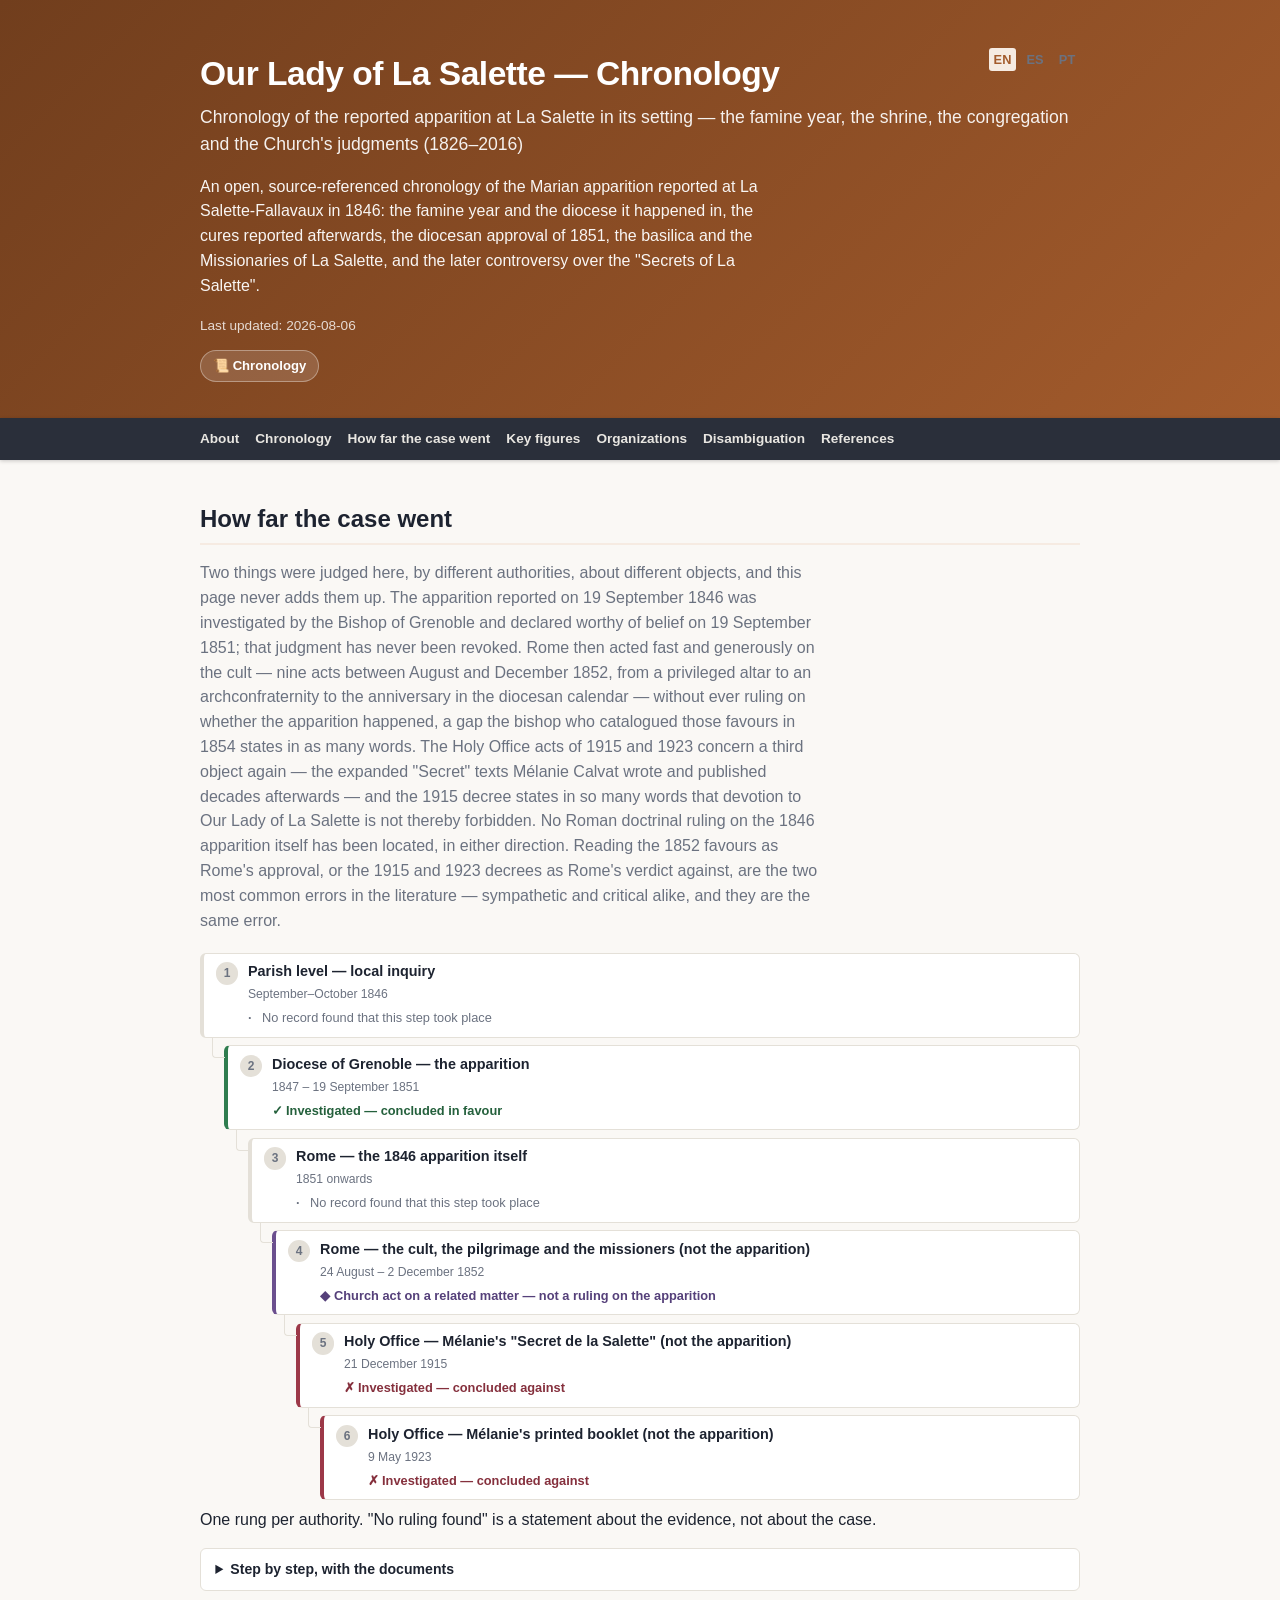
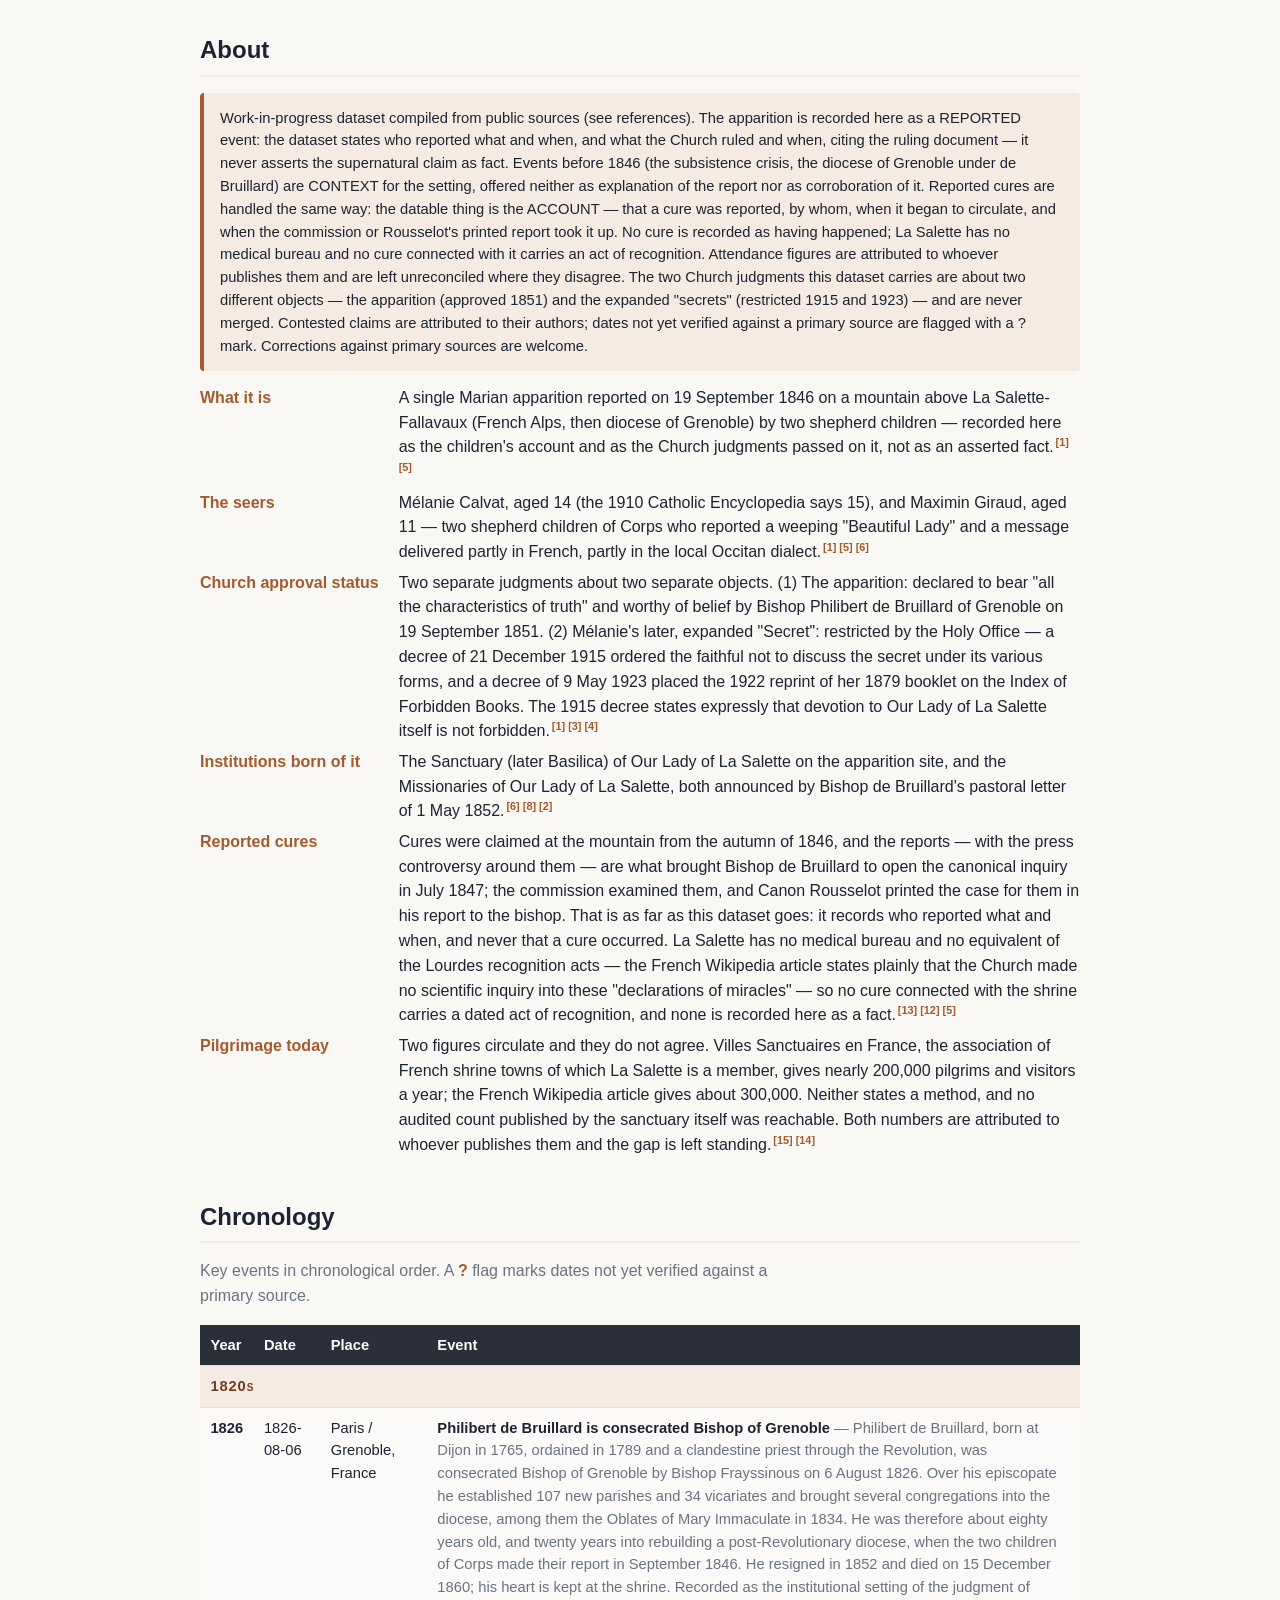
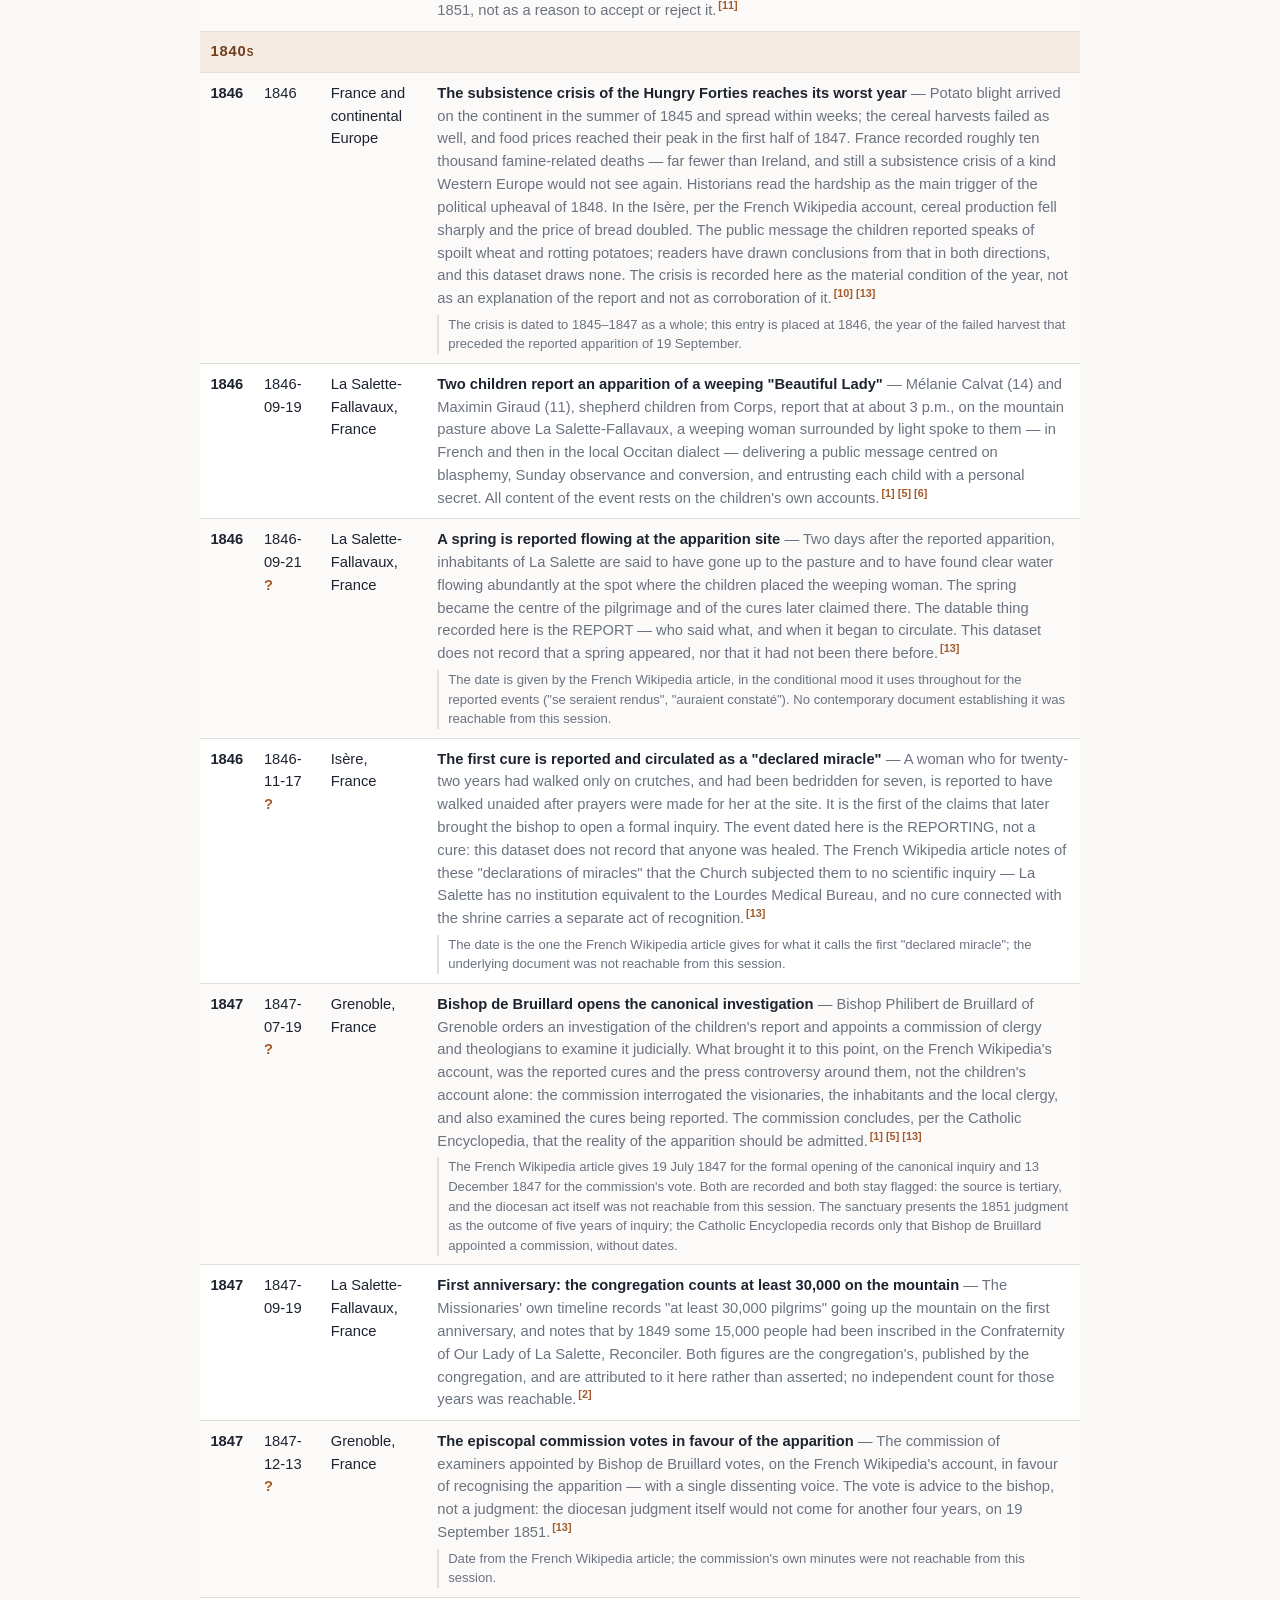
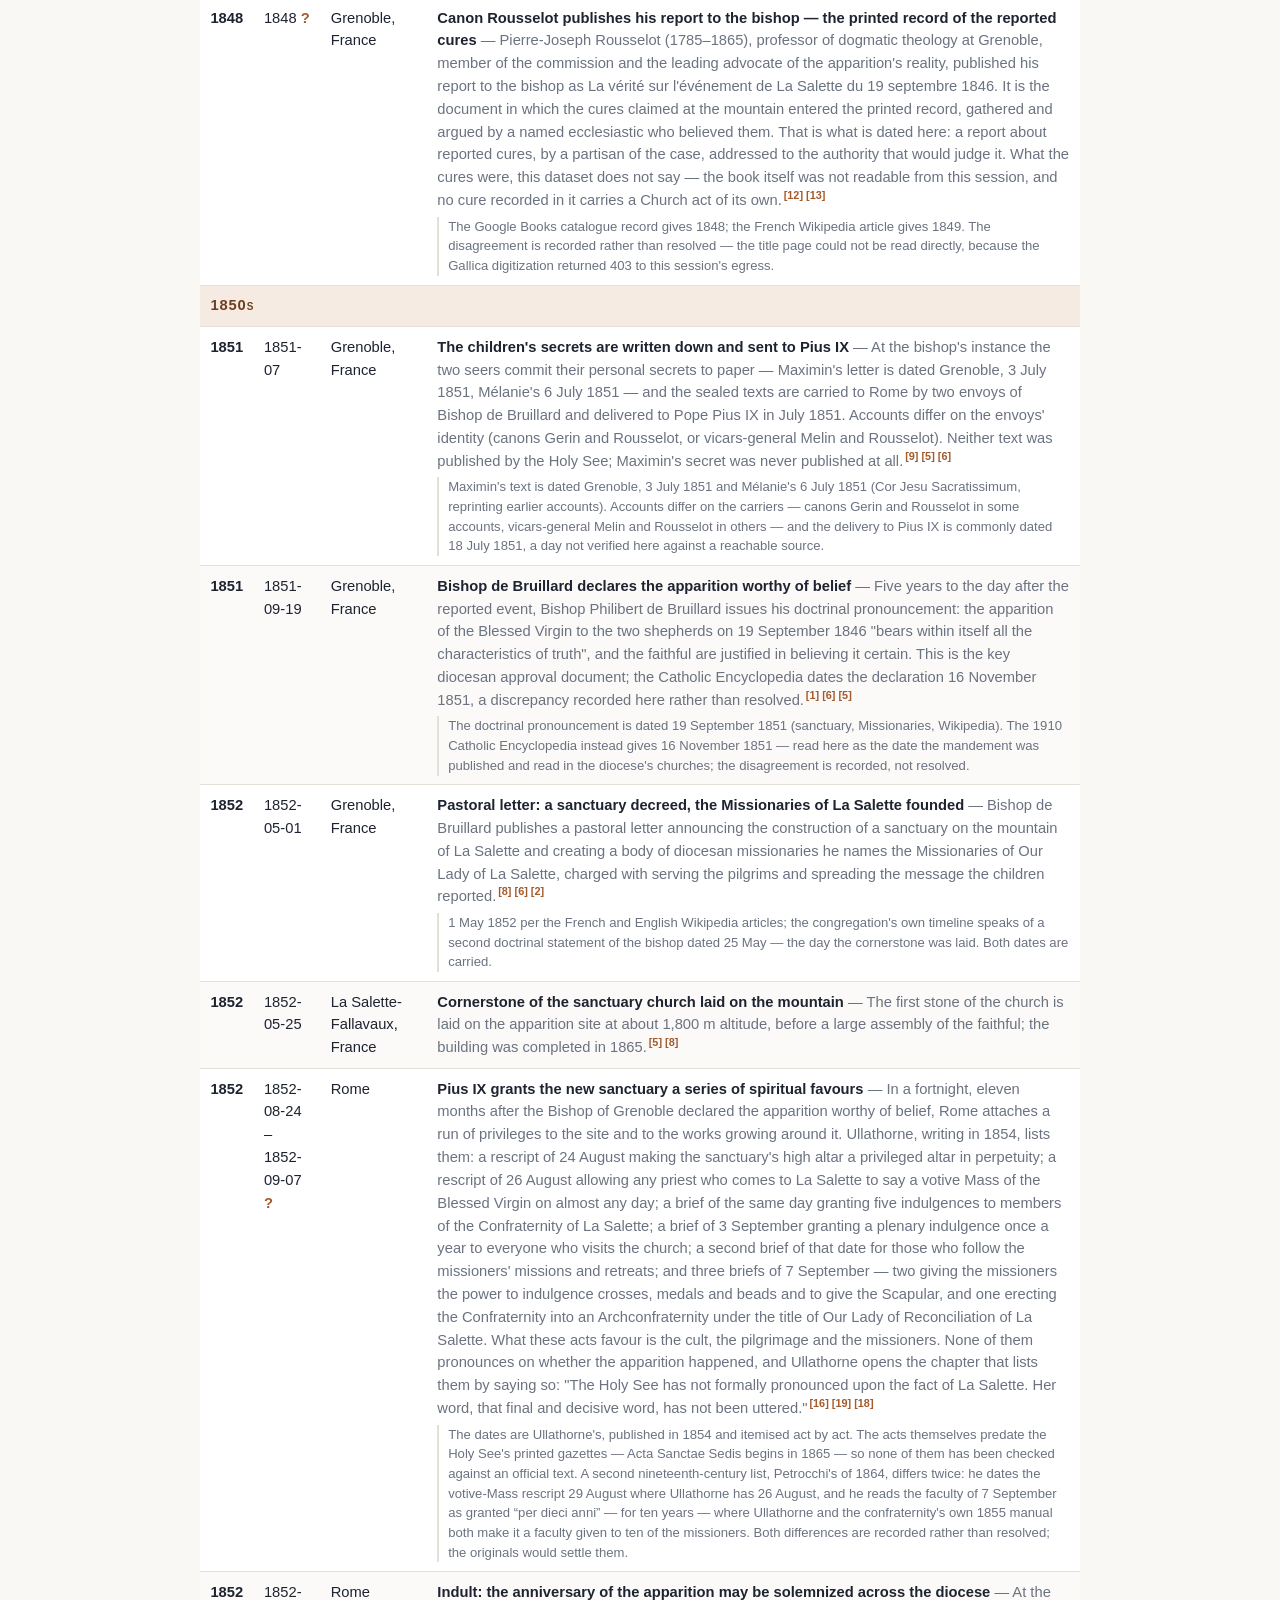
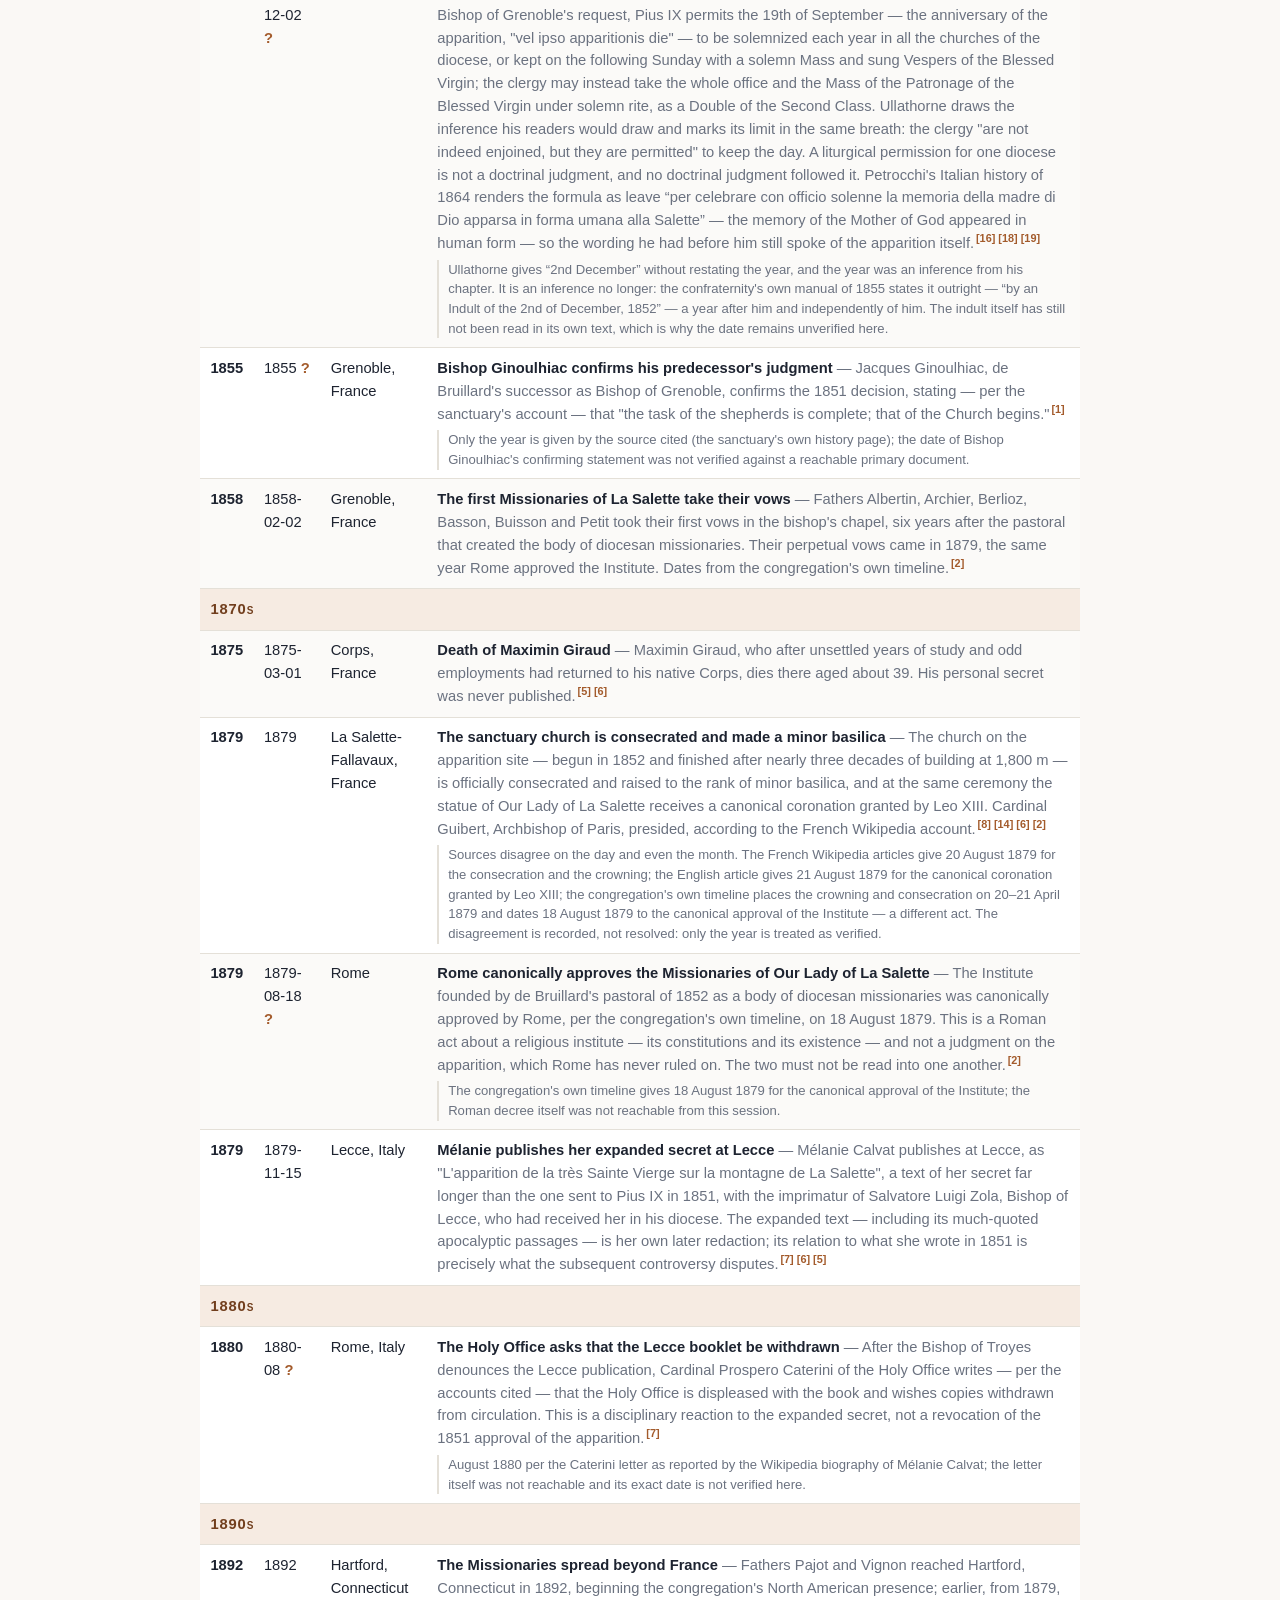
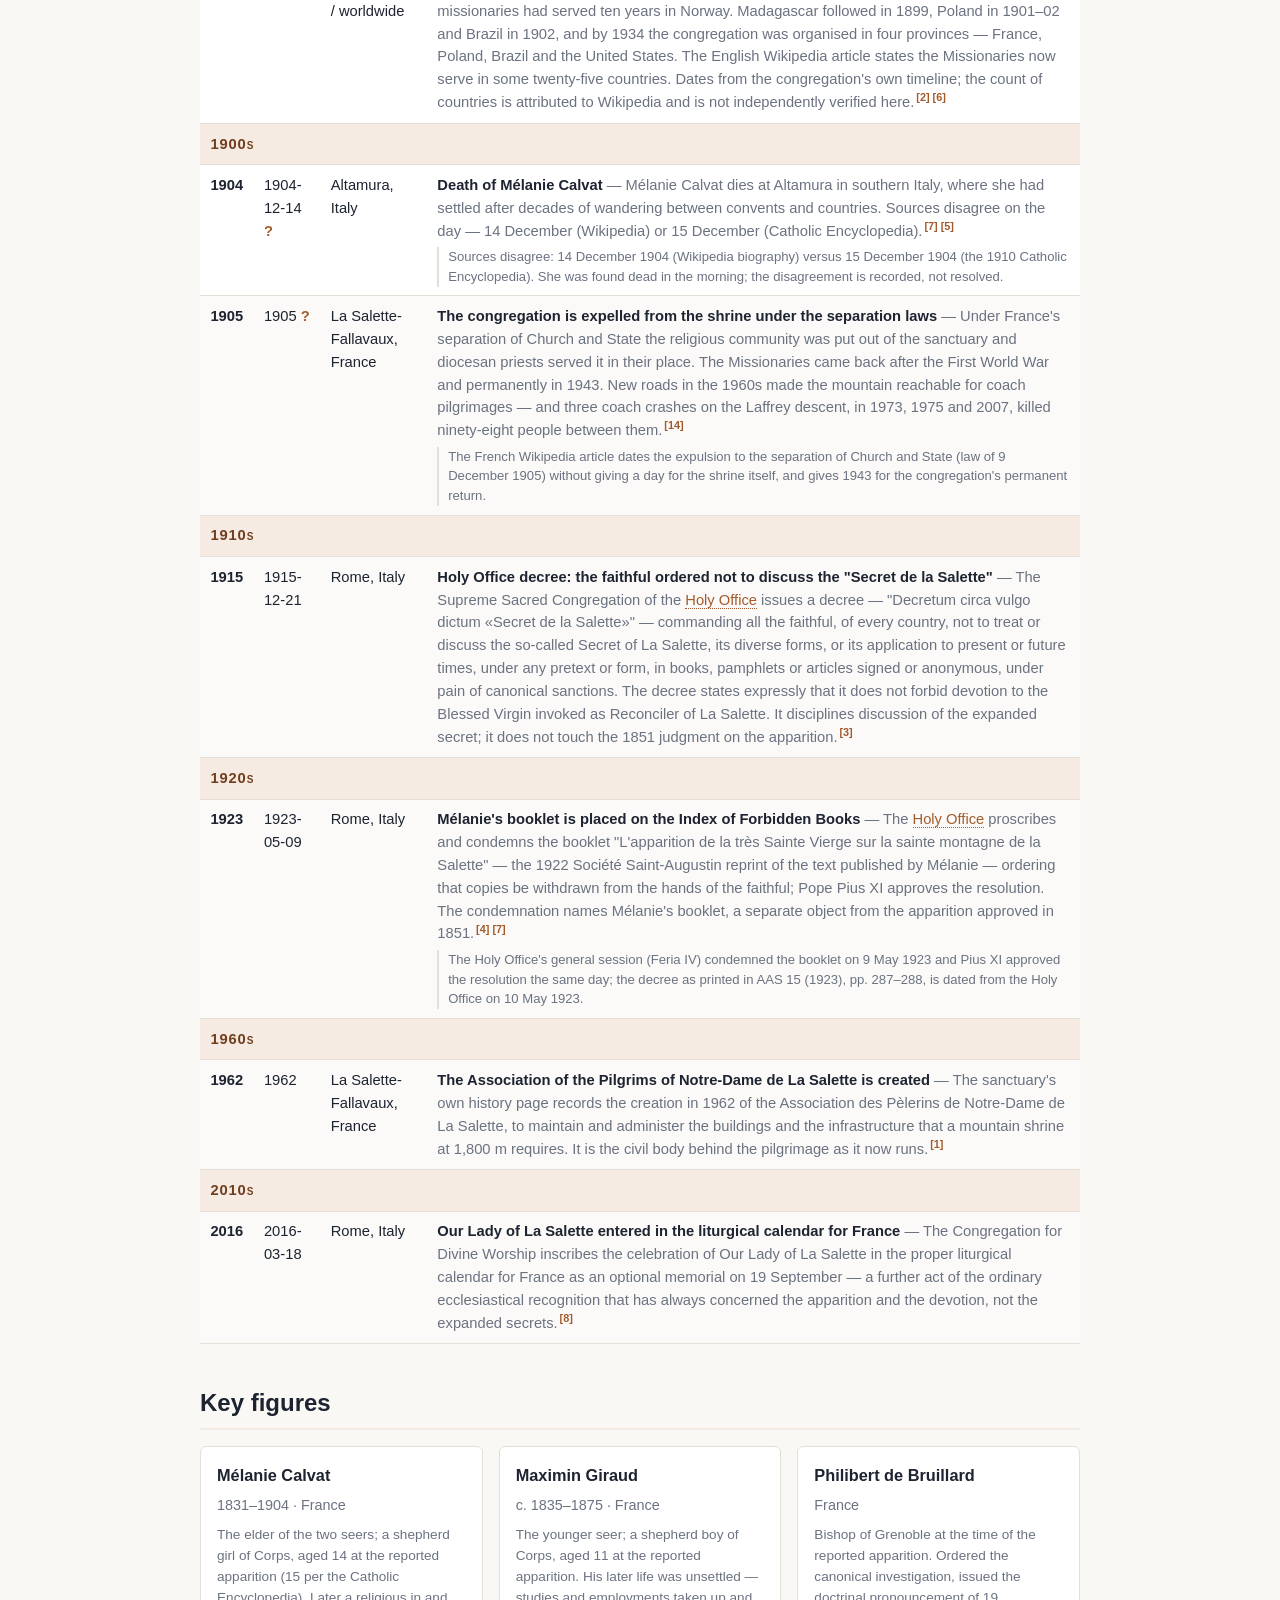
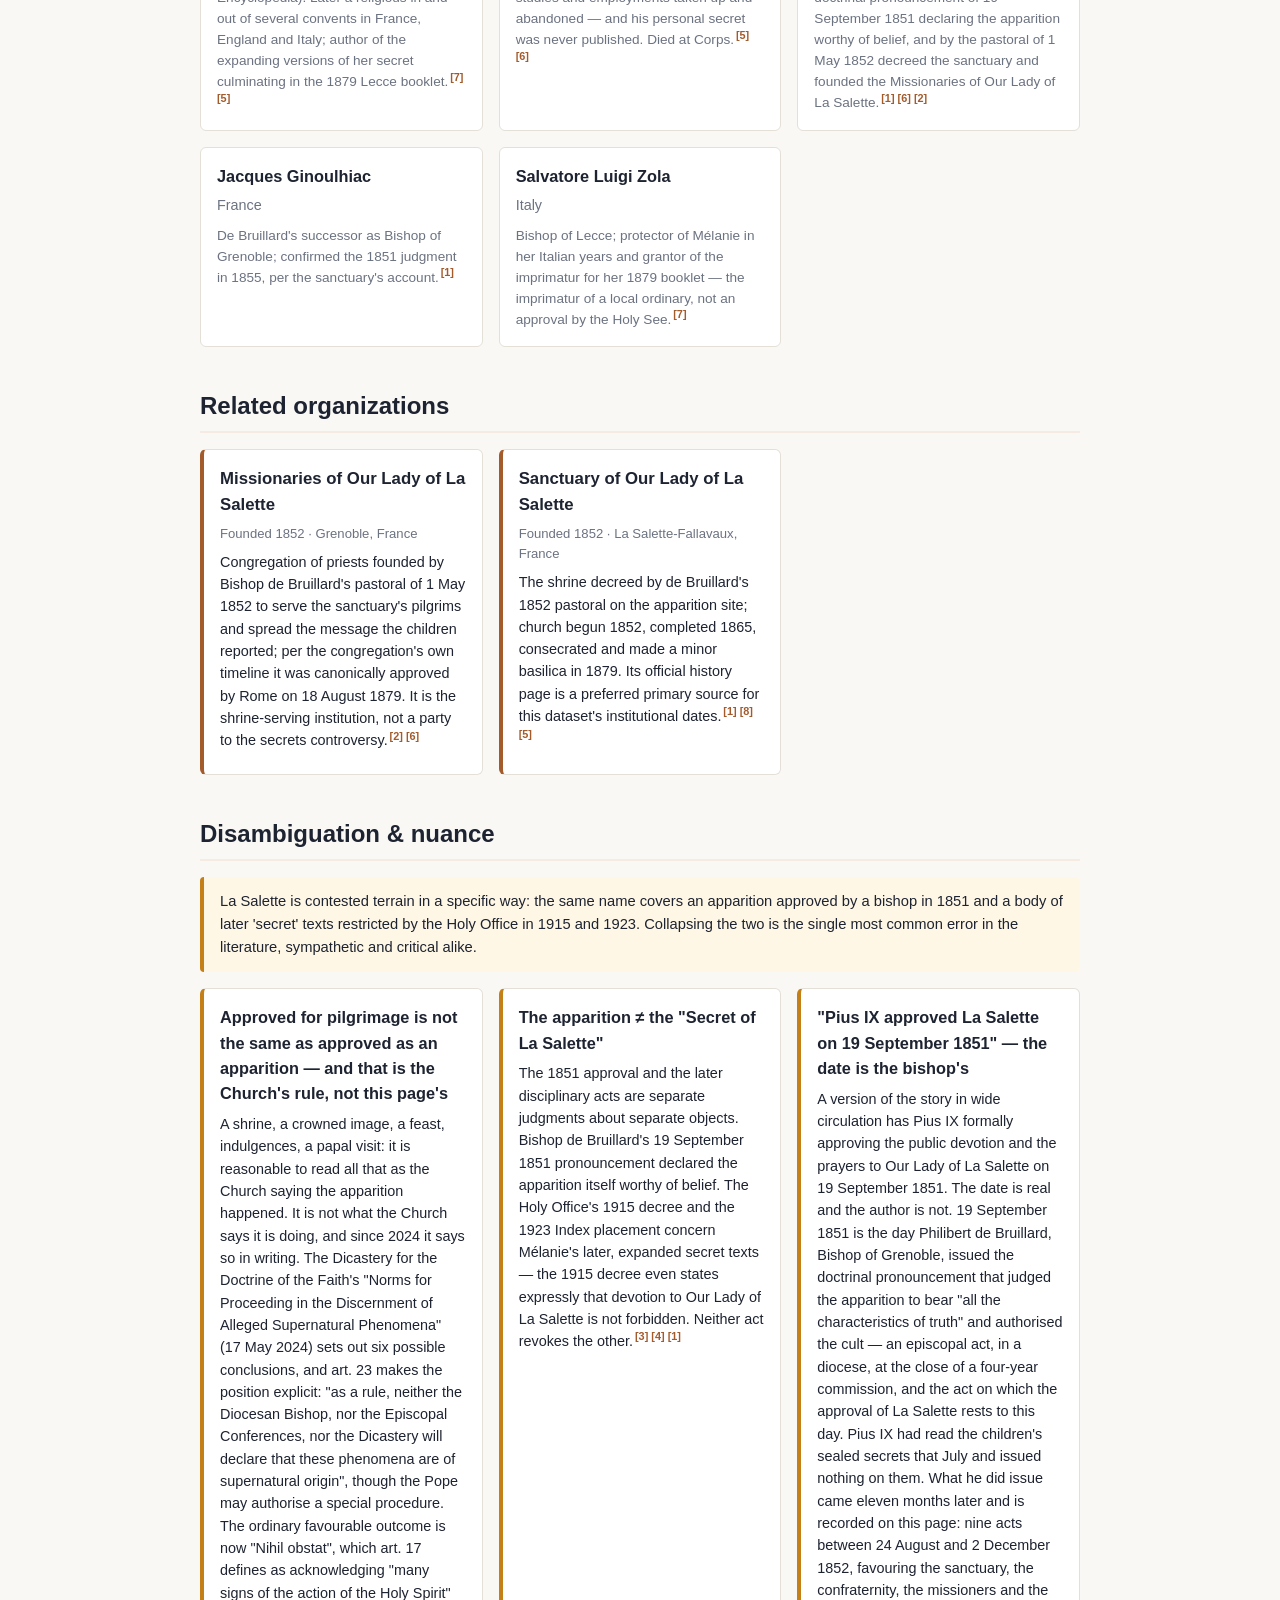
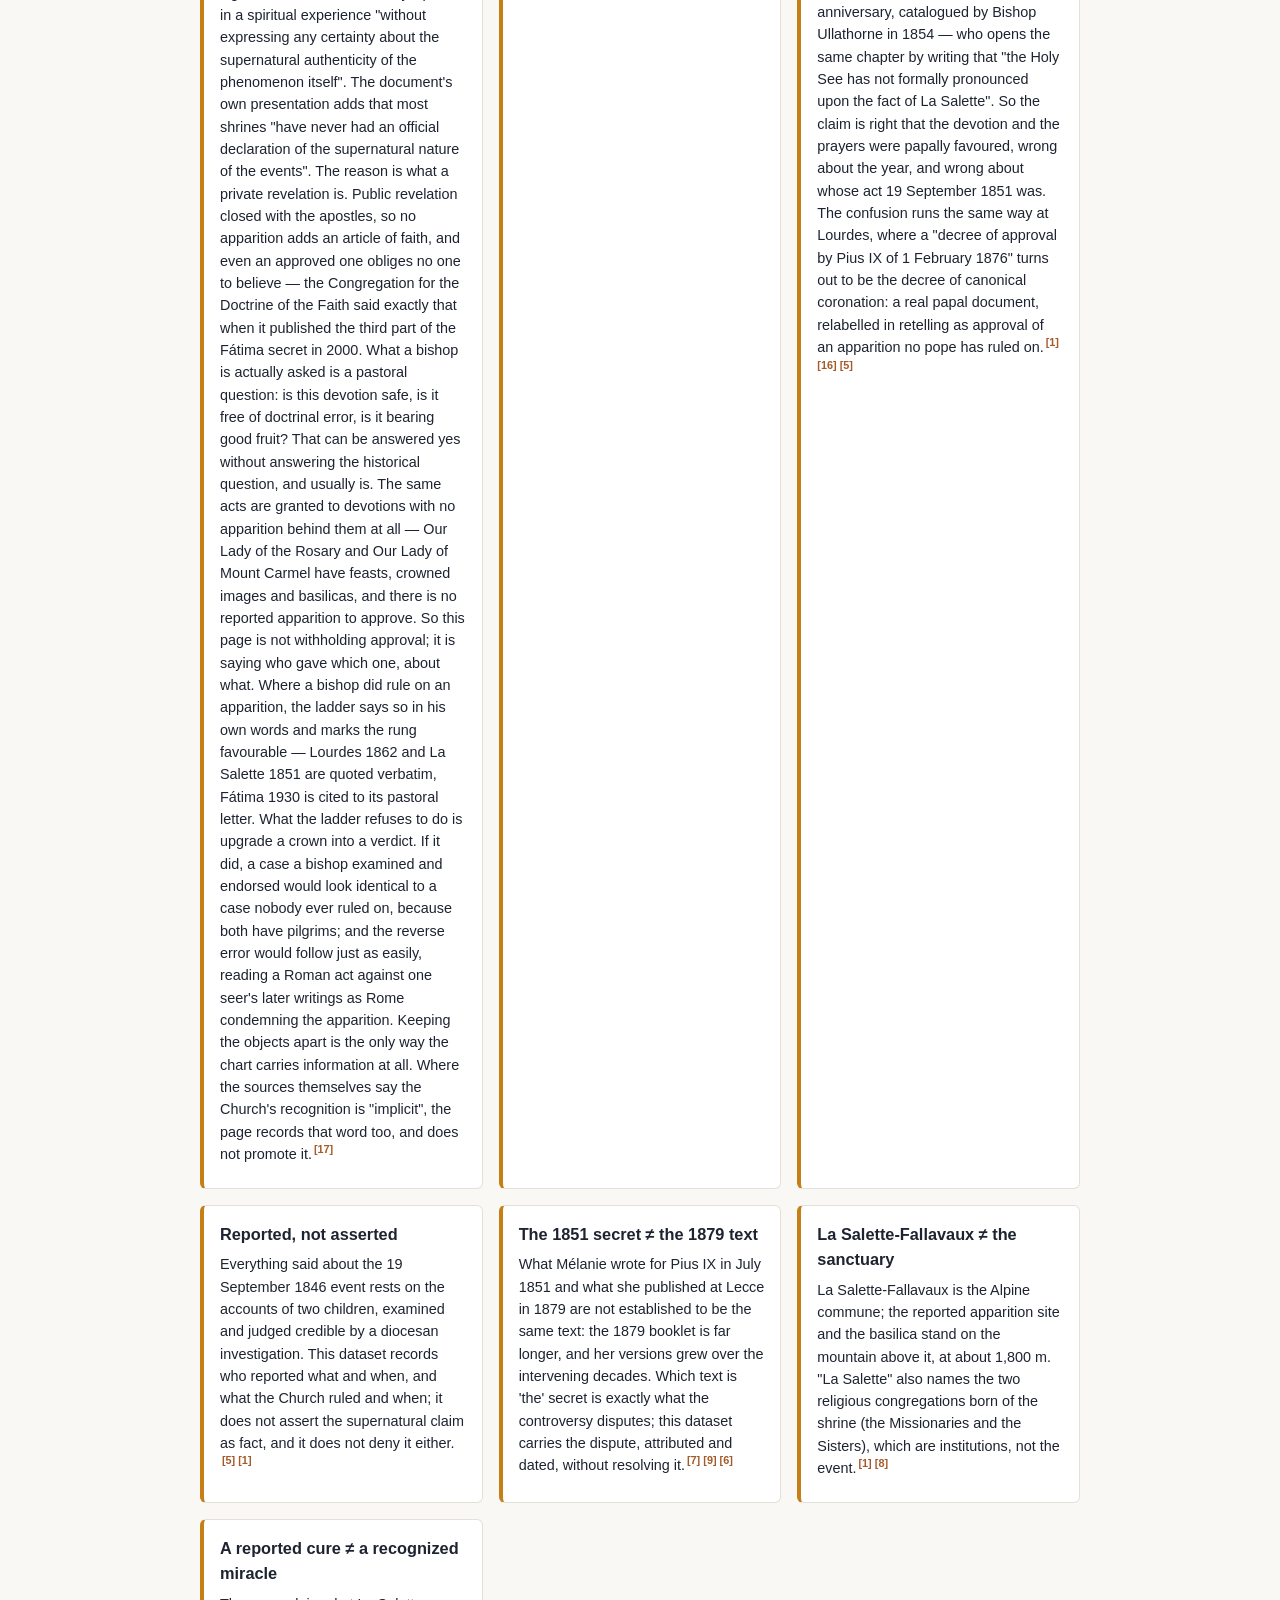
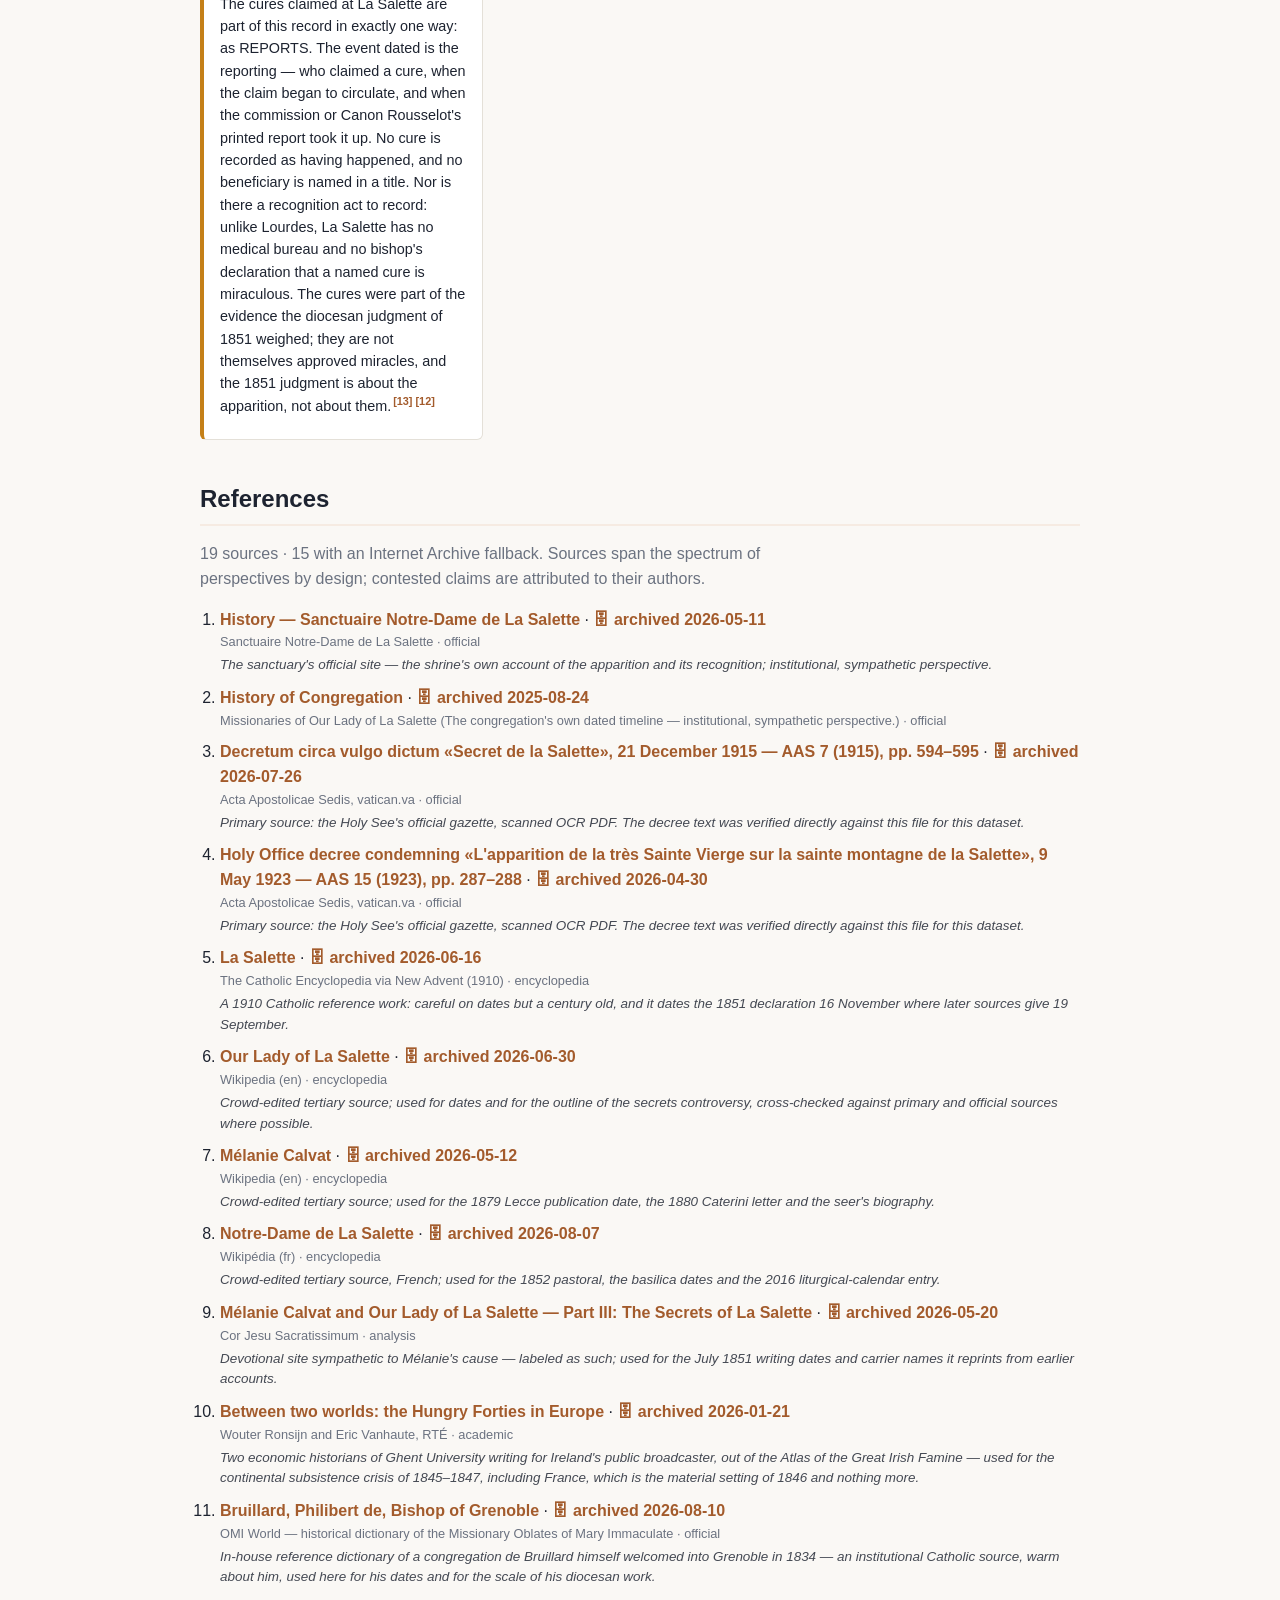
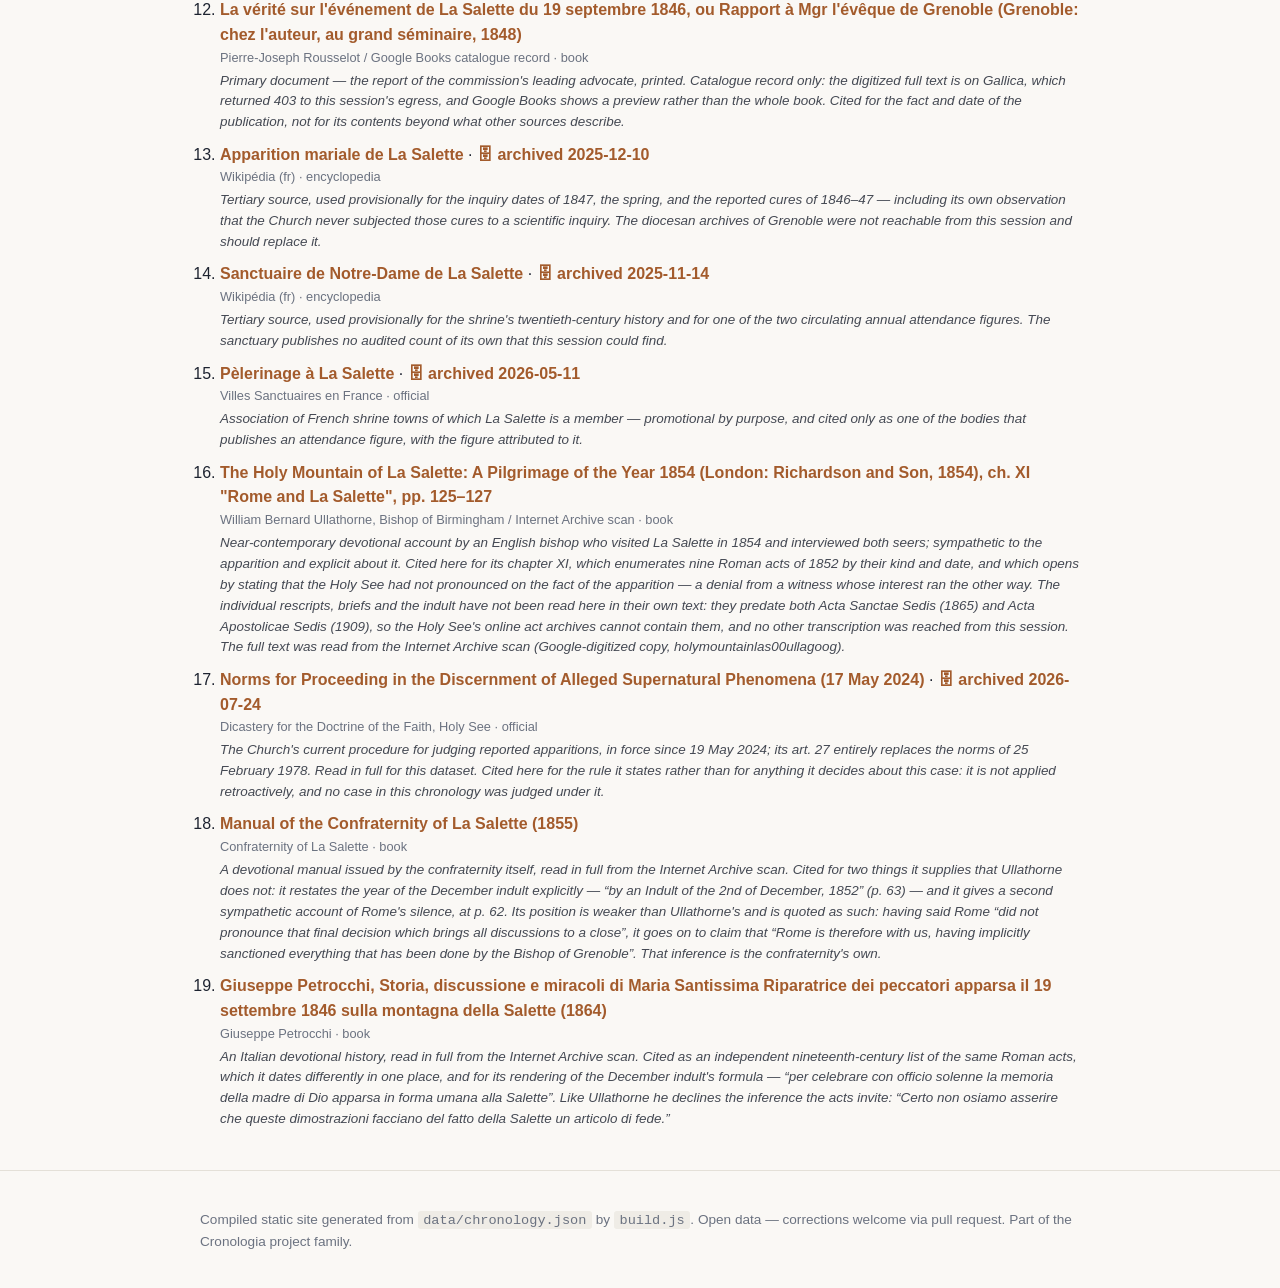
==== commit 3f5eaba9: "Wayback: refresh data/archives.json (scheduled preservation run)" ====
--- a/docs/en/index.html
+++ b/docs/en/index.html
@@ -535,60 +535,60 @@
 
     <section id="references">
       <h2>References</h2>
-      <p class="section-intro">19 sources. Sources span the
+      <p class="section-intro">19 sources · 15 with an Internet Archive fallback. Sources span the
       spectrum of perspectives by design; contested claims are attributed to their authors.</p>
       <ol class="references">
         <li id="ref-1">
-          <a href="https://lasalette.cef.fr/en/history/" rel="noopener noreferrer" target="_blank">History — Sanctuaire Notre-Dame de La Salette</a>
+          <a href="https://lasalette.cef.fr/en/history/" rel="noopener noreferrer" target="_blank">History — Sanctuaire Notre-Dame de La Salette</a> · <a class="archive-link" href="https://web.archive.org/web/20260511142100/https://lasalette.cef.fr/en/history/" rel="noopener noreferrer" target="_blank">🗄 archived 2026-05-11</a>
           <span class="ref-meta">Sanctuaire Notre-Dame de La Salette · official</span>
           <span class="ref-note">The sanctuary&#39;s official site — the shrine&#39;s own account of the apparition and its recognition; institutional, sympathetic perspective.</span>
         </li>
         <li id="ref-2">
-          <a href="https://www.lasalette.info/mission/history-of-congregation" rel="noopener noreferrer" target="_blank">History of Congregation</a>
+          <a href="https://www.lasalette.info/mission/history-of-congregation" rel="noopener noreferrer" target="_blank">History of Congregation</a> · <a class="archive-link" href="https://web.archive.org/web/20250824094712/https://www.lasalette.info/mission/history-of-congregation" rel="noopener noreferrer" target="_blank">🗄 archived 2025-08-24</a>
           <span class="ref-meta">Missionaries of Our Lady of La Salette (The congregation&#39;s own dated timeline — institutional, sympathetic perspective.) · official</span>
         </li>
         <li id="ref-3">
-          <a href="https://www.vatican.va/archive/aas/documents/AAS-07-1915-ocr.pdf" rel="noopener noreferrer" target="_blank">Decretum circa vulgo dictum «Secret de la Salette», 21 December 1915 — AAS 7 (1915), pp. 594–595</a>
+          <a href="https://www.vatican.va/archive/aas/documents/AAS-07-1915-ocr.pdf" rel="noopener noreferrer" target="_blank">Decretum circa vulgo dictum «Secret de la Salette», 21 December 1915 — AAS 7 (1915), pp. 594–595</a> · <a class="archive-link" href="https://web.archive.org/web/20260726131910/https://www.vatican.va/archive/aas/documents/AAS-07-1915-ocr.pdf" rel="noopener noreferrer" target="_blank">🗄 archived 2026-07-26</a>
           <span class="ref-meta">Acta Apostolicae Sedis, vatican.va · official</span>
           <span class="ref-note">Primary source: the Holy See&#39;s official gazette, scanned OCR PDF. The decree text was verified directly against this file for this dataset.</span>
         </li>
         <li id="ref-4">
-          <a href="https://www.vatican.va/archive/aas/documents/AAS-15-1923-ocr.pdf" rel="noopener noreferrer" target="_blank">Holy Office decree condemning «L&#39;apparition de la très Sainte Vierge sur la sainte montagne de la Salette», 9 May 1923 — AAS 15 (1923), pp. 287–288</a>
+          <a href="https://www.vatican.va/archive/aas/documents/AAS-15-1923-ocr.pdf" rel="noopener noreferrer" target="_blank">Holy Office decree condemning «L&#39;apparition de la très Sainte Vierge sur la sainte montagne de la Salette», 9 May 1923 — AAS 15 (1923), pp. 287–288</a> · <a class="archive-link" href="https://web.archive.org/web/20260430055714/https://www.vatican.va/archive/aas/documents/AAS-15-1923-ocr.pdf" rel="noopener noreferrer" target="_blank">🗄 archived 2026-04-30</a>
           <span class="ref-meta">Acta Apostolicae Sedis, vatican.va · official</span>
           <span class="ref-note">Primary source: the Holy See&#39;s official gazette, scanned OCR PDF. The decree text was verified directly against this file for this dataset.</span>
         </li>
         <li id="ref-5">
-          <a href="https://www.newadvent.org/cathen/09008b.htm" rel="noopener noreferrer" target="_blank">La Salette</a>
+          <a href="https://www.newadvent.org/cathen/09008b.htm" rel="noopener noreferrer" target="_blank">La Salette</a> · <a class="archive-link" href="https://web.archive.org/web/20260616154626/https://www.newadvent.org/cathen/09008b.htm" rel="noopener noreferrer" target="_blank">🗄 archived 2026-06-16</a>
           <span class="ref-meta">The Catholic Encyclopedia via New Advent (1910) · encyclopedia</span>
           <span class="ref-note">A 1910 Catholic reference work: careful on dates but a century old, and it dates the 1851 declaration 16 November where later sources give 19 September.</span>
         </li>
         <li id="ref-6">
-          <a href="https://en.wikipedia.org/wiki/Our_Lady_of_La_Salette" rel="noopener noreferrer" target="_blank">Our Lady of La Salette</a>
+          <a href="https://en.wikipedia.org/wiki/Our_Lady_of_La_Salette" rel="noopener noreferrer" target="_blank">Our Lady of La Salette</a> · <a class="archive-link" href="https://web.archive.org/web/20260630231614/https://en.wikipedia.org/wiki/Our_Lady_of_La_Salette" rel="noopener noreferrer" target="_blank">🗄 archived 2026-06-30</a>
           <span class="ref-meta">Wikipedia (en) · encyclopedia</span>
           <span class="ref-note">Crowd-edited tertiary source; used for dates and for the outline of the secrets controversy, cross-checked against primary and official sources where possible.</span>
         </li>
         <li id="ref-7">
-          <a href="https://en.wikipedia.org/wiki/M%C3%A9lanie_Calvat" rel="noopener noreferrer" target="_blank">Mélanie Calvat</a>
+          <a href="https://en.wikipedia.org/wiki/M%C3%A9lanie_Calvat" rel="noopener noreferrer" target="_blank">Mélanie Calvat</a> · <a class="archive-link" href="https://web.archive.org/web/20260512213307/https://en.wikipedia.org/wiki/M%C3%A9lanie_Calvat" rel="noopener noreferrer" target="_blank">🗄 archived 2026-05-12</a>
           <span class="ref-meta">Wikipedia (en) · encyclopedia</span>
           <span class="ref-note">Crowd-edited tertiary source; used for the 1879 Lecce publication date, the 1880 Caterini letter and the seer&#39;s biography.</span>
         </li>
         <li id="ref-8">
-          <a href="https://fr.wikipedia.org/wiki/Notre-Dame_de_La_Salette" rel="noopener noreferrer" target="_blank">Notre-Dame de La Salette</a>
+          <a href="https://fr.wikipedia.org/wiki/Notre-Dame_de_La_Salette" rel="noopener noreferrer" target="_blank">Notre-Dame de La Salette</a> · <a class="archive-link" href="https://web.archive.org/web/20260807221430/https://fr.wikipedia.org/wiki/Notre-Dame_de_La_Salette" rel="noopener noreferrer" target="_blank">🗄 archived 2026-08-07</a>
           <span class="ref-meta">Wikipédia (fr) · encyclopedia</span>
           <span class="ref-note">Crowd-edited tertiary source, French; used for the 1852 pastoral, the basilica dates and the 2016 liturgical-calendar entry.</span>
         </li>
         <li id="ref-9">
-          <a href="https://corjesusacratissimum.org/2012/07/melanie-calvat-and-our-lady-of-la-salette-part-iii-the-secrets-of-la-salette/" rel="noopener noreferrer" target="_blank">Mélanie Calvat and Our Lady of La Salette — Part III: The Secrets of La Salette</a>
+          <a href="https://corjesusacratissimum.org/2012/07/melanie-calvat-and-our-lady-of-la-salette-part-iii-the-secrets-of-la-salette/" rel="noopener noreferrer" target="_blank">Mélanie Calvat and Our Lady of La Salette — Part III: The Secrets of La Salette</a> · <a class="archive-link" href="https://web.archive.org/web/20260520194717/https://corjesusacratissimum.org/2012/07/melanie-calvat-and-our-lady-of-la-salette-part-iii-the-secrets-of-la-salette/" rel="noopener noreferrer" target="_blank">🗄 archived 2026-05-20</a>
           <span class="ref-meta">Cor Jesu Sacratissimum · analysis</span>
           <span class="ref-note">Devotional site sympathetic to Mélanie&#39;s cause — labeled as such; used for the July 1851 writing dates and carrier names it reprints from earlier accounts.</span>
         </li>
         <li id="ref-10">
-          <a href="https://www.rte.ie/history/the-great-irish-famine/2022/0127/1276178-the-hungry-forties-in-europe/" rel="noopener noreferrer" target="_blank">Between two worlds: the Hungry Forties in Europe</a>
+          <a href="https://www.rte.ie/history/the-great-irish-famine/2022/0127/1276178-the-hungry-forties-in-europe/" rel="noopener noreferrer" target="_blank">Between two worlds: the Hungry Forties in Europe</a> · <a class="archive-link" href="https://web.archive.org/web/20260121205746/https://www.rte.ie/history/the-great-irish-famine/2022/0127/1276178-the-hungry-forties-in-europe/" rel="noopener noreferrer" target="_blank">🗄 archived 2026-01-21</a>
           <span class="ref-meta">Wouter Ronsijn and Eric Vanhaute, RTÉ · academic</span>
           <span class="ref-note">Two economic historians of Ghent University writing for Ireland&#39;s public broadcaster, out of the Atlas of the Great Irish Famine — used for the continental subsistence crisis of 1845–1847, including France, which is the material setting of 1846 and nothing more.</span>
         </li>
         <li id="ref-11">
-          <a href="https://www.omiworld.org/lemma/bruillard-philibert-de-bishop-of-grenoble/" rel="noopener noreferrer" target="_blank">Bruillard, Philibert de, Bishop of Grenoble</a>
+          <a href="https://www.omiworld.org/lemma/bruillard-philibert-de-bishop-of-grenoble/" rel="noopener noreferrer" target="_blank">Bruillard, Philibert de, Bishop of Grenoble</a> · <a class="archive-link" href="https://web.archive.org/web/20260810080610/https://www.omiworld.org/lemma/bruillard-philibert-de-bishop-of-grenoble/" rel="noopener noreferrer" target="_blank">🗄 archived 2026-08-10</a>
           <span class="ref-meta">OMI World — historical dictionary of the Missionary Oblates of Mary Immaculate · official</span>
           <span class="ref-note">In-house reference dictionary of a congregation de Bruillard himself welcomed into Grenoble in 1834 — an institutional Catholic source, warm about him, used here for his dates and for the scale of his diocesan work.</span>
         </li>
@@ -598,17 +598,17 @@
           <span class="ref-note">Primary document — the report of the commission&#39;s leading advocate, printed. Catalogue record only: the digitized full text is on Gallica, which returned 403 to this session&#39;s egress, and Google Books shows a preview rather than the whole book. Cited for the fact and date of the publication, not for its contents beyond what other sources describe.</span>
         </li>
         <li id="ref-13">
-          <a href="https://fr.wikipedia.org/wiki/Apparition_mariale_de_La_Salette" rel="noopener noreferrer" target="_blank">Apparition mariale de La Salette</a>
+          <a href="https://fr.wikipedia.org/wiki/Apparition_mariale_de_La_Salette" rel="noopener noreferrer" target="_blank">Apparition mariale de La Salette</a> · <a class="archive-link" href="https://web.archive.org/web/20251210150135/https://fr.wikipedia.org/wiki/Apparition_mariale_de_La_Salette" rel="noopener noreferrer" target="_blank">🗄 archived 2025-12-10</a>
           <span class="ref-meta">Wikipédia (fr) · encyclopedia</span>
           <span class="ref-note">Tertiary source, used provisionally for the inquiry dates of 1847, the spring, and the reported cures of 1846–47 — including its own observation that the Church never subjected those cures to a scientific inquiry. The diocesan archives of Grenoble were not reachable from this session and should replace it.</span>
         </li>
         <li id="ref-14">
-          <a href="https://fr.wikipedia.org/wiki/Sanctuaire_de_Notre-Dame_de_La_Salette" rel="noopener noreferrer" target="_blank">Sanctuaire de Notre-Dame de La Salette</a>
+          <a href="https://fr.wikipedia.org/wiki/Sanctuaire_de_Notre-Dame_de_La_Salette" rel="noopener noreferrer" target="_blank">Sanctuaire de Notre-Dame de La Salette</a> · <a class="archive-link" href="https://web.archive.org/web/20251114195155/https://fr.wikipedia.org/wiki/Sanctuaire_de_Notre-Dame_de_La_Salette" rel="noopener noreferrer" target="_blank">🗄 archived 2025-11-14</a>
           <span class="ref-meta">Wikipédia (fr) · encyclopedia</span>
           <span class="ref-note">Tertiary source, used provisionally for the shrine&#39;s twentieth-century history and for one of the two circulating annual attendance figures. The sanctuary publishes no audited count of its own that this session could find.</span>
         </li>
         <li id="ref-15">
-          <a href="https://www.villes-sanctuaires.com/villes-sanctuaires/salette/pelerinage" rel="noopener noreferrer" target="_blank">Pèlerinage à La Salette</a>
+          <a href="https://www.villes-sanctuaires.com/villes-sanctuaires/salette/pelerinage" rel="noopener noreferrer" target="_blank">Pèlerinage à La Salette</a> · <a class="archive-link" href="https://web.archive.org/web/20260511115729/https://www.villes-sanctuaires.com/villes-sanctuaires/salette/pelerinage" rel="noopener noreferrer" target="_blank">🗄 archived 2026-05-11</a>
           <span class="ref-meta">Villes Sanctuaires en France · official</span>
           <span class="ref-note">Association of French shrine towns of which La Salette is a member — promotional by purpose, and cited only as one of the bodies that publishes an attendance figure, with the figure attributed to it.</span>
         </li>
@@ -618,7 +618,7 @@
           <span class="ref-note">Near-contemporary devotional account by an English bishop who visited La Salette in 1854 and interviewed both seers; sympathetic to the apparition and explicit about it. Cited here for its chapter XI, which enumerates nine Roman acts of 1852 by their kind and date, and which opens by stating that the Holy See had not pronounced on the fact of the apparition — a denial from a witness whose interest ran the other way. The individual rescripts, briefs and the indult have not been read here in their own text: they predate both Acta Sanctae Sedis (1865) and Acta Apostolicae Sedis (1909), so the Holy See&#39;s online act archives cannot contain them, and no other transcription was reached from this session. The full text was read from the Internet Archive scan (Google-digitized copy, holymountainlas00ullagoog).</span>
         </li>
         <li id="ref-17">
-          <a href="https://www.vatican.va/roman_curia/congregations/cfaith/documents/rc_ddf_doc_20240517_norme-fenomeni-soprannaturali_en.html" rel="noopener noreferrer" target="_blank">Norms for Proceeding in the Discernment of Alleged Supernatural Phenomena (17 May 2024)</a>
+          <a href="https://www.vatican.va/roman_curia/congregations/cfaith/documents/rc_ddf_doc_20240517_norme-fenomeni-soprannaturali_en.html" rel="noopener noreferrer" target="_blank">Norms for Proceeding in the Discernment of Alleged Supernatural Phenomena (17 May 2024)</a> · <a class="archive-link" href="https://web.archive.org/web/20260724130748/https://www.vatican.va/roman_curia/congregations/cfaith/documents/rc_ddf_doc_20240517_norme-fenomeni-soprannaturali_en.html" rel="noopener noreferrer" target="_blank">🗄 archived 2026-07-24</a>
           <span class="ref-meta">Dicastery for the Doctrine of the Faith, Holy See · official</span>
           <span class="ref-note">The Church&#39;s current procedure for judging reported apparitions, in force since 19 May 2024; its art. 27 entirely replaces the norms of 25 February 1978. Read in full for this dataset. Cited here for the rule it states rather than for anything it decides about this case: it is not applied retroactively, and no case in this chronology was judged under it.</span>
         </li>
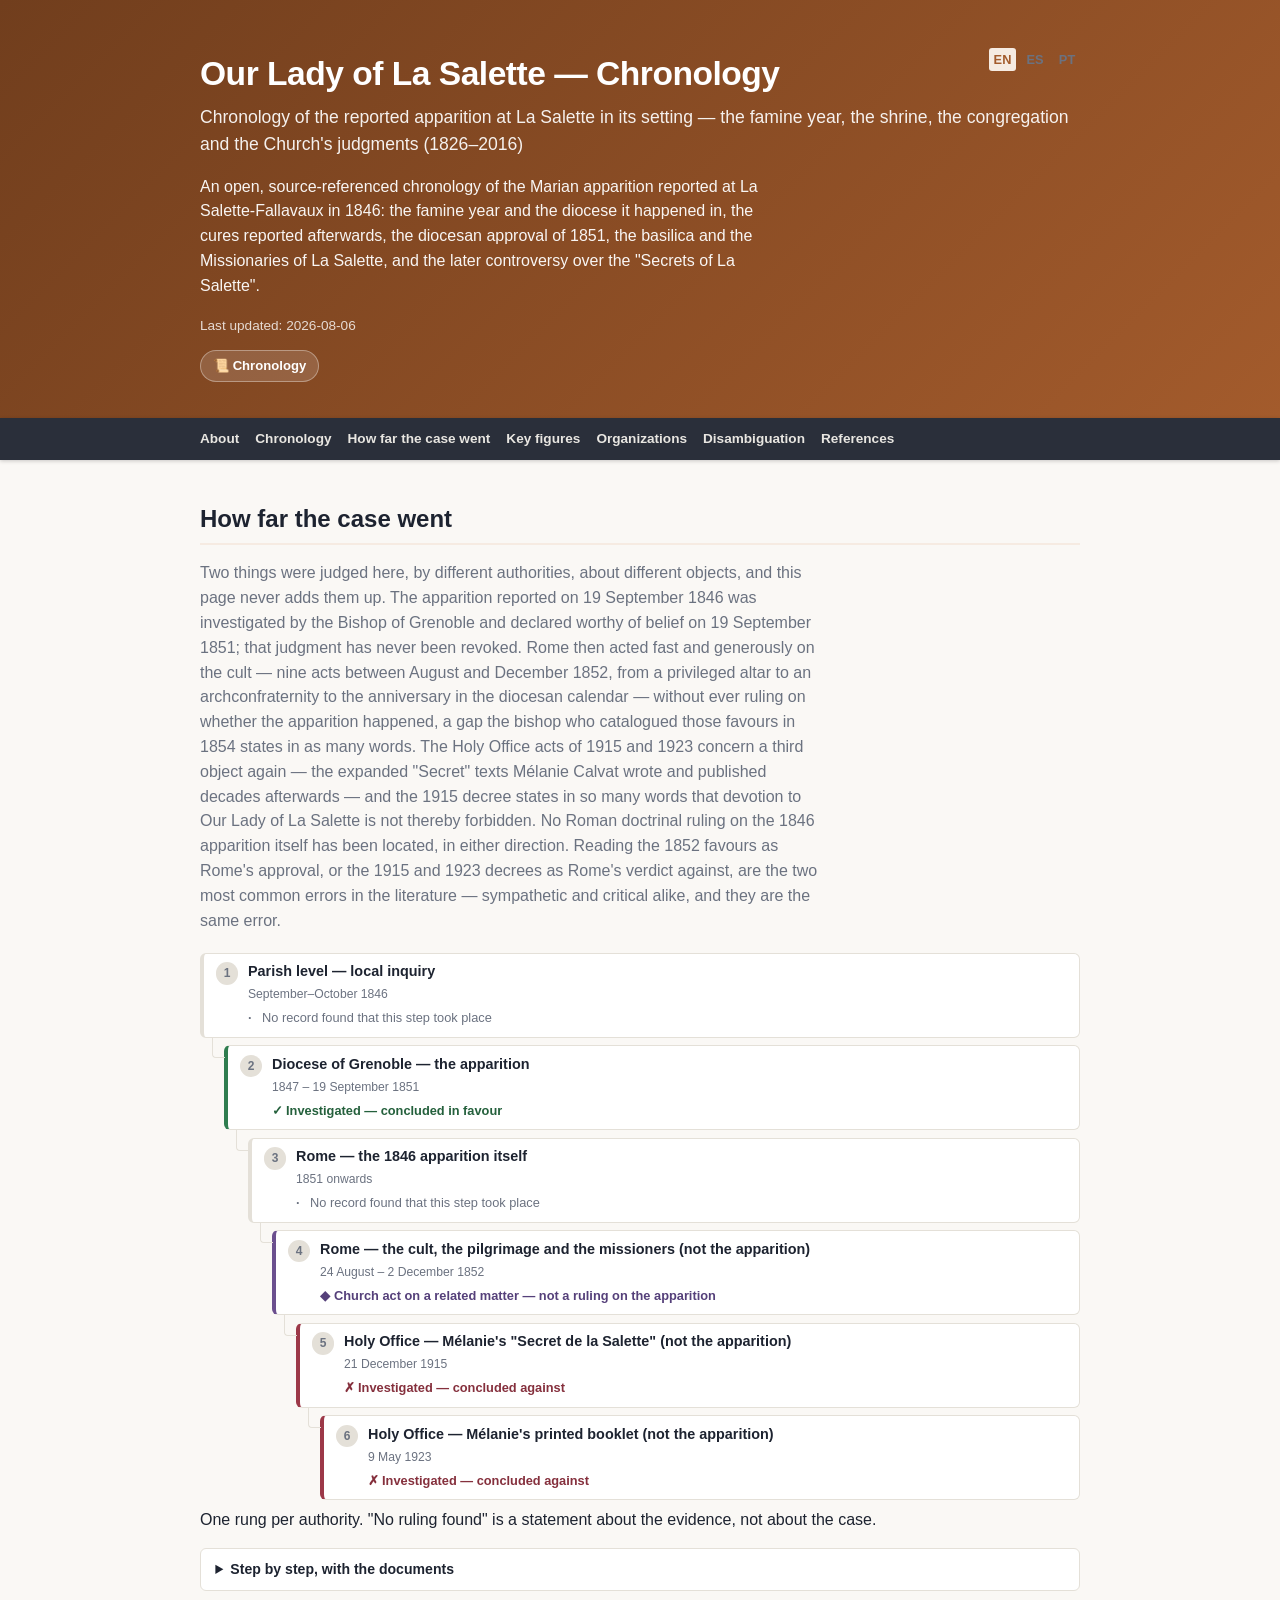
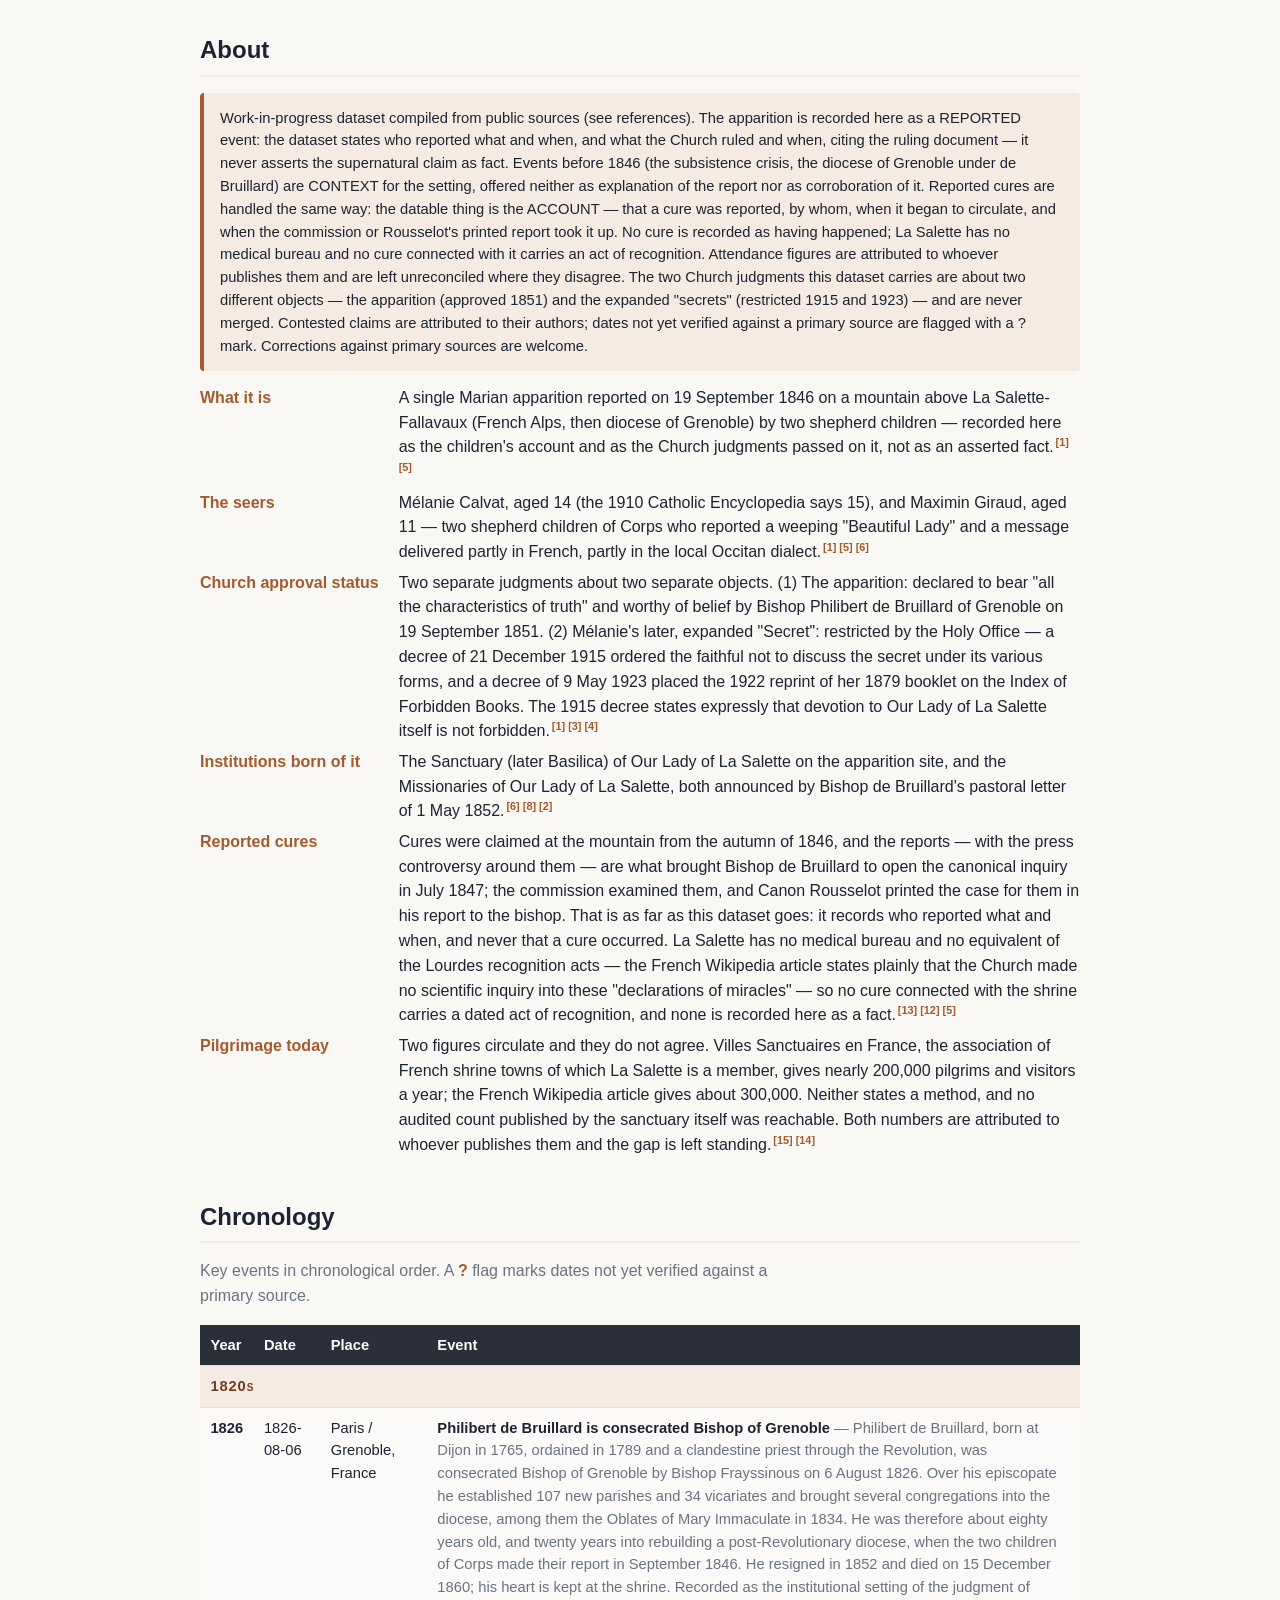
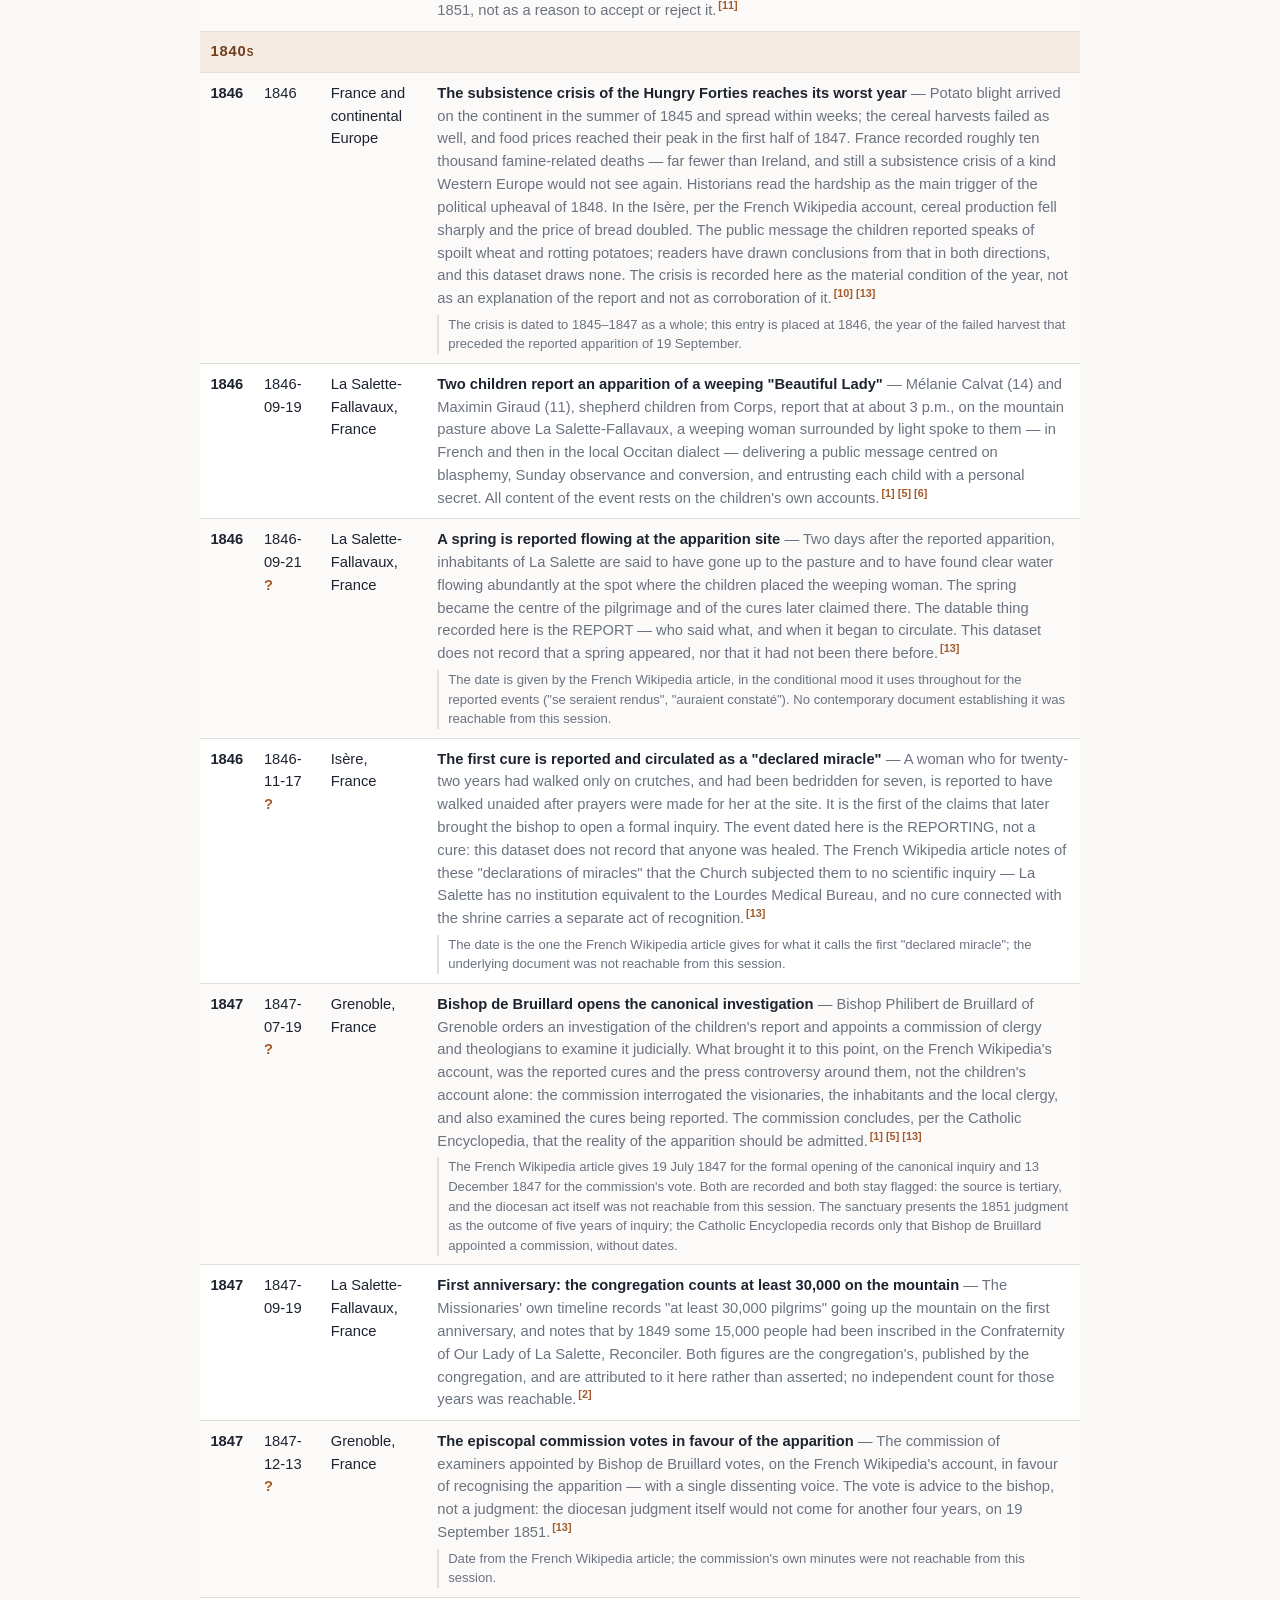
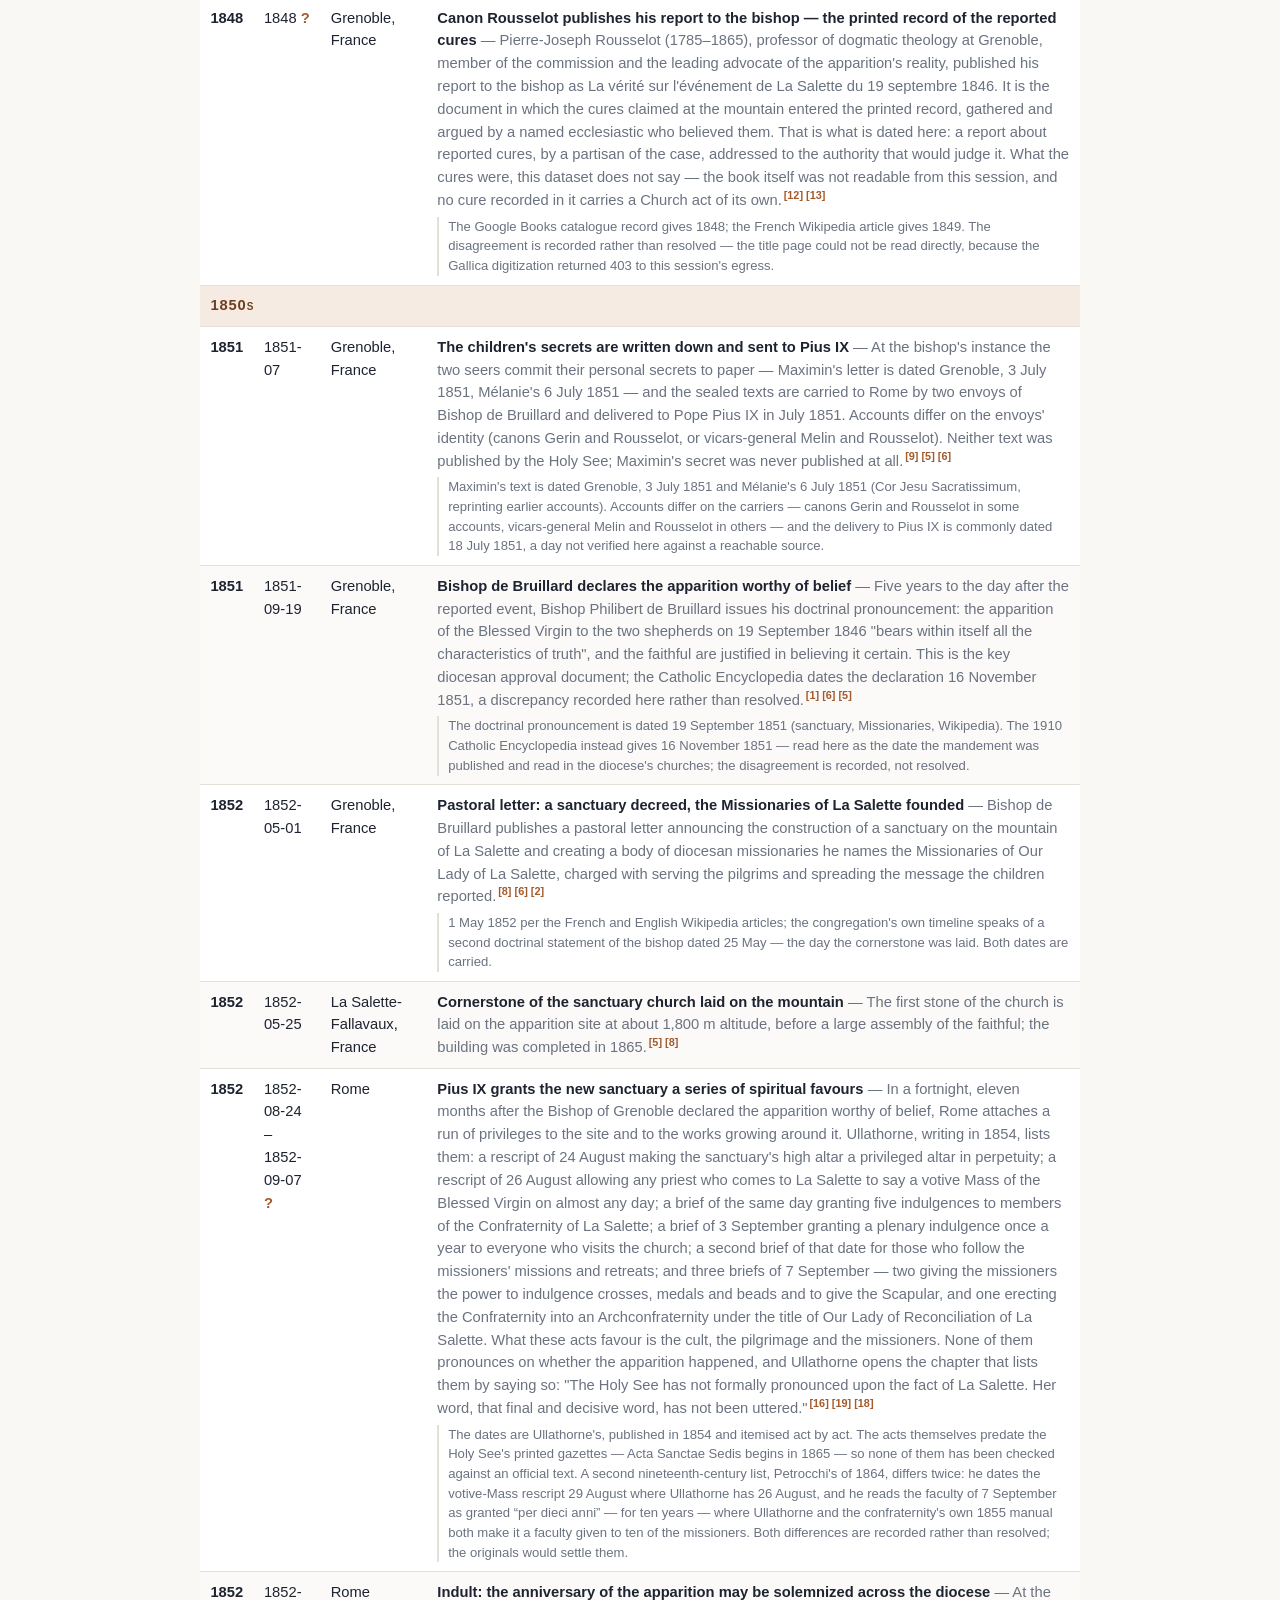
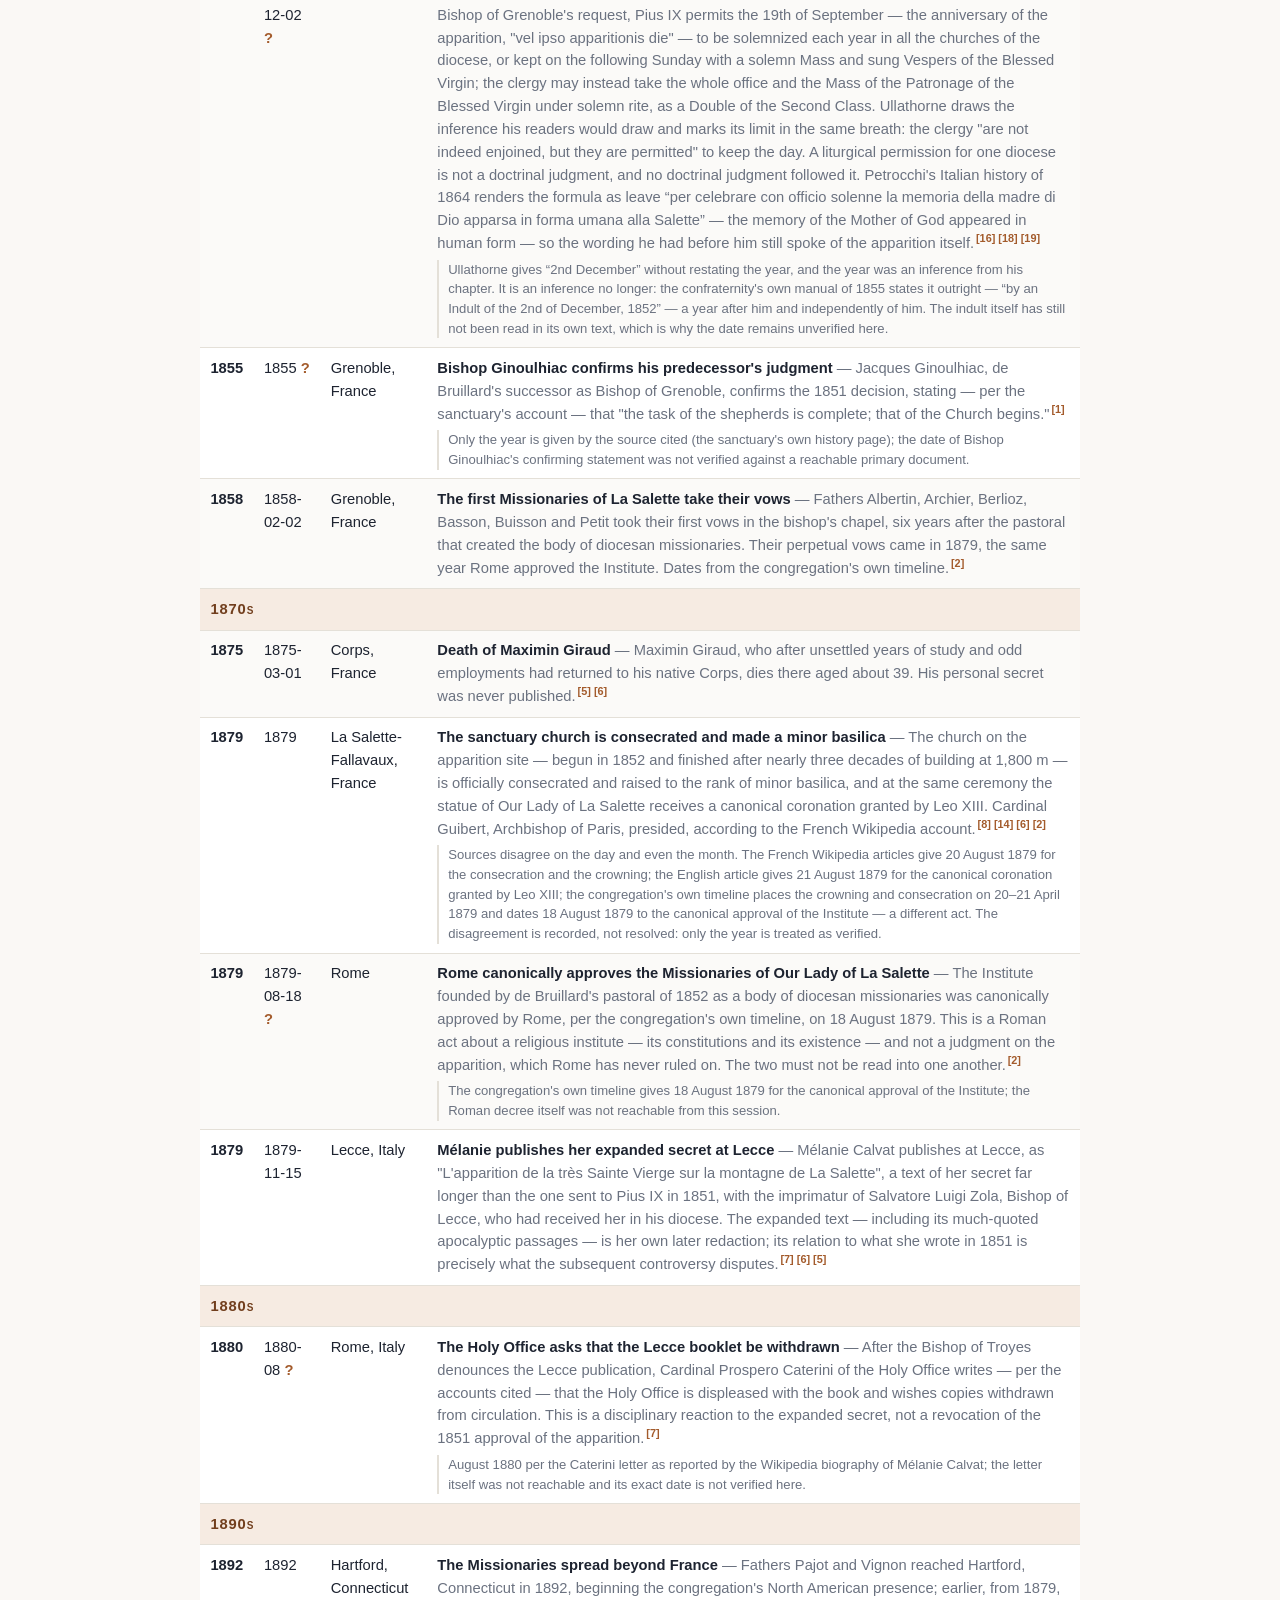
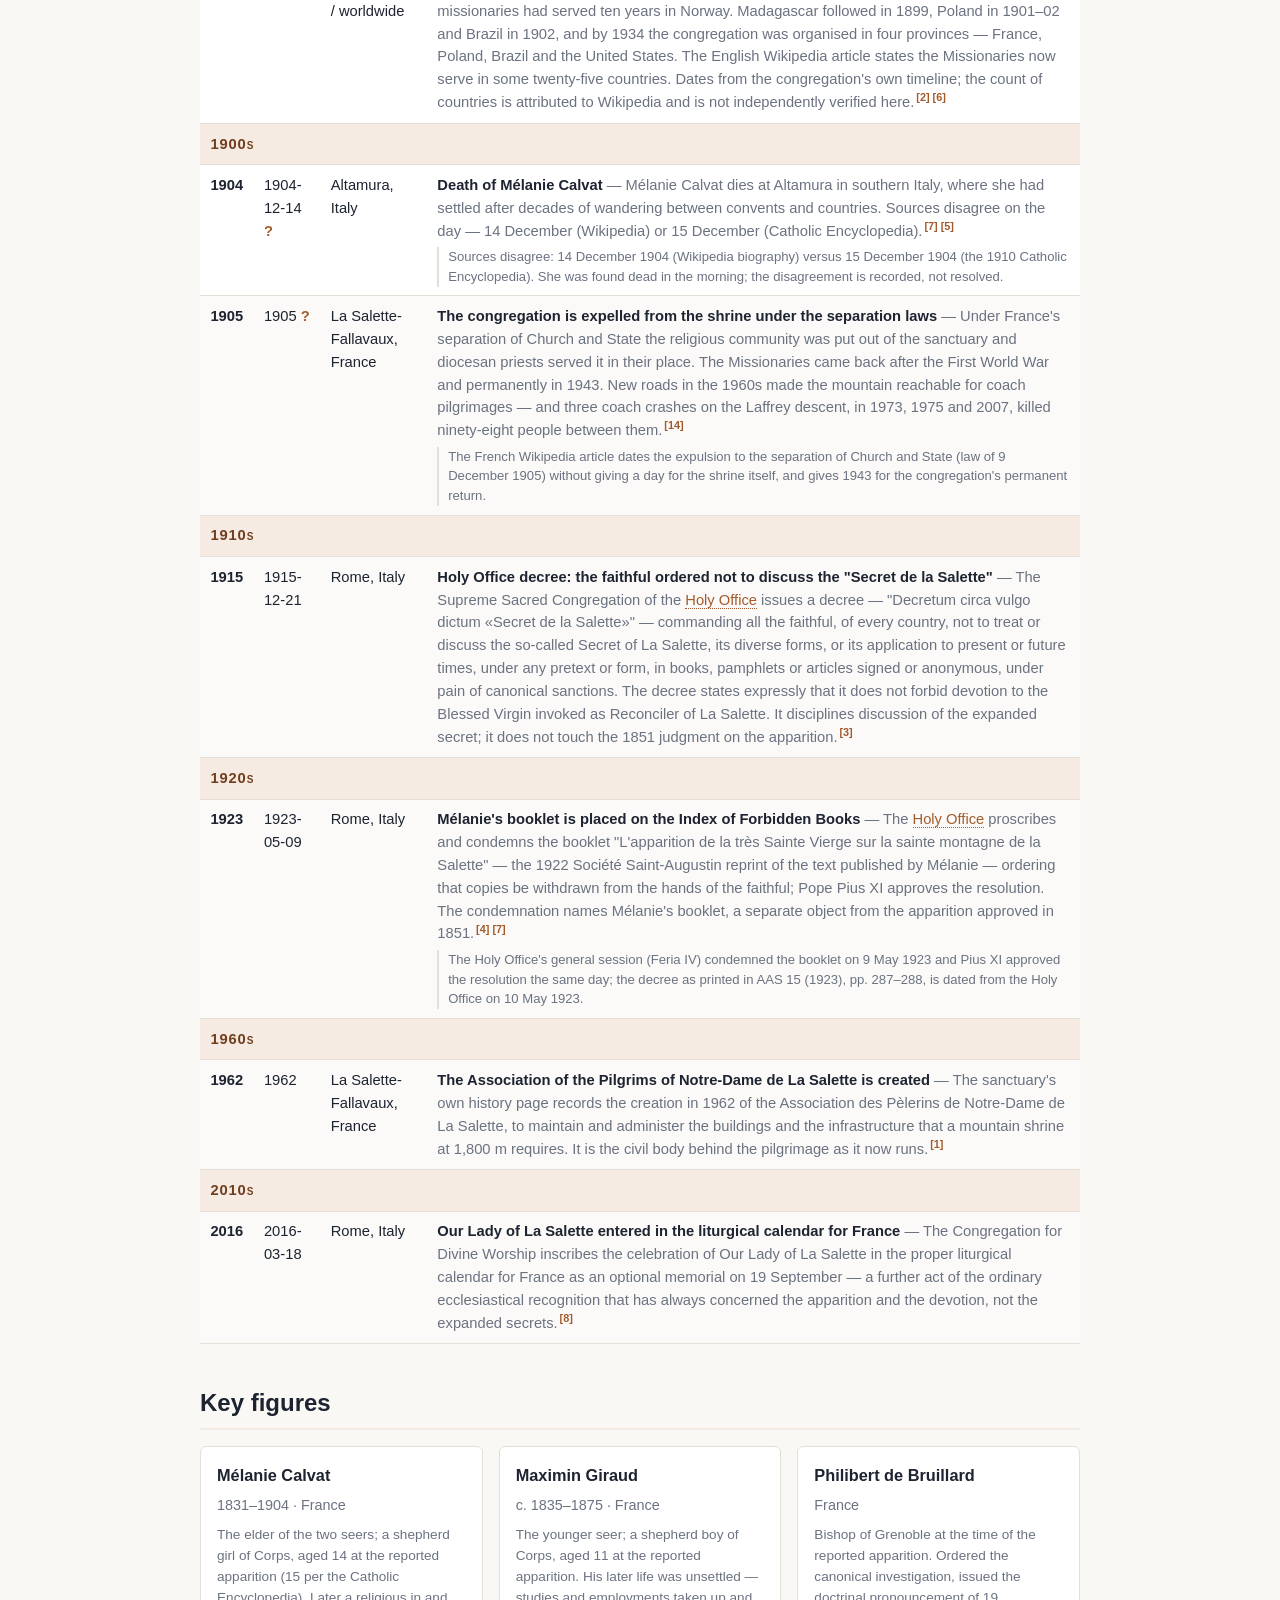
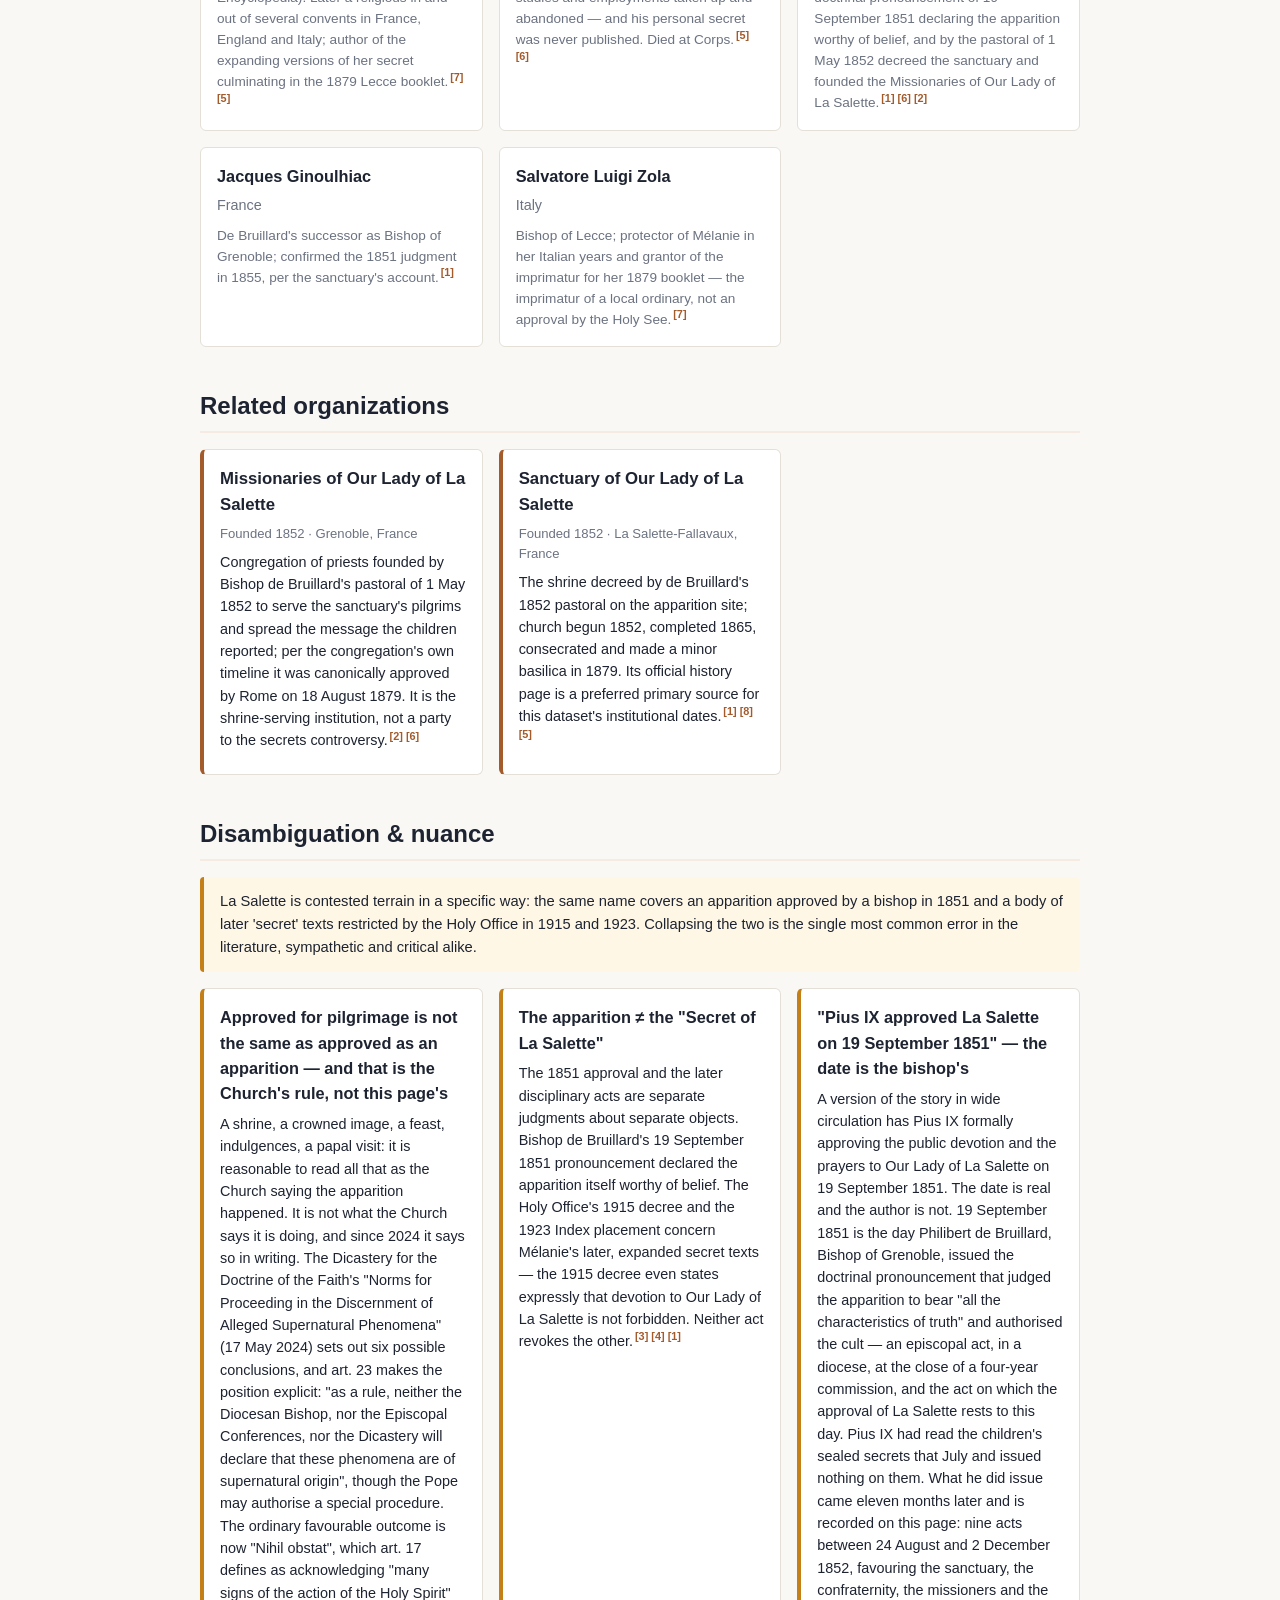
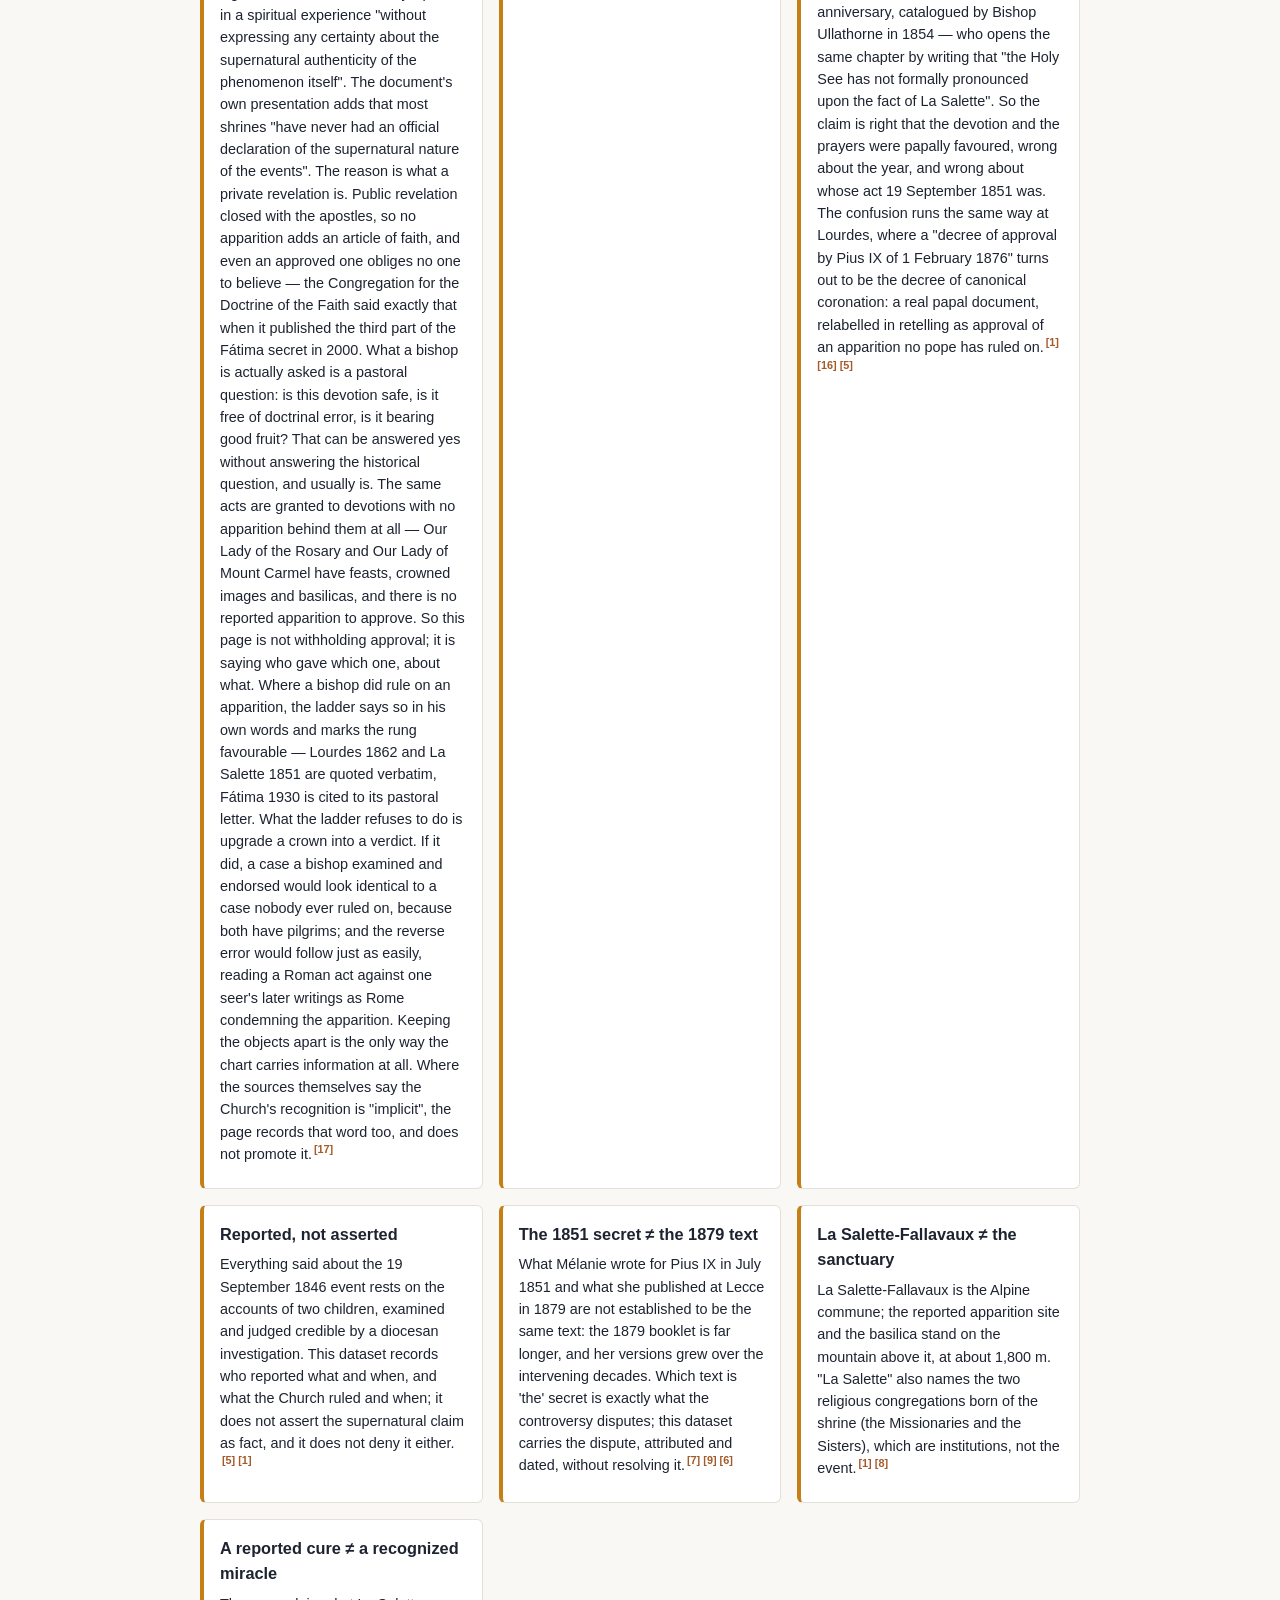
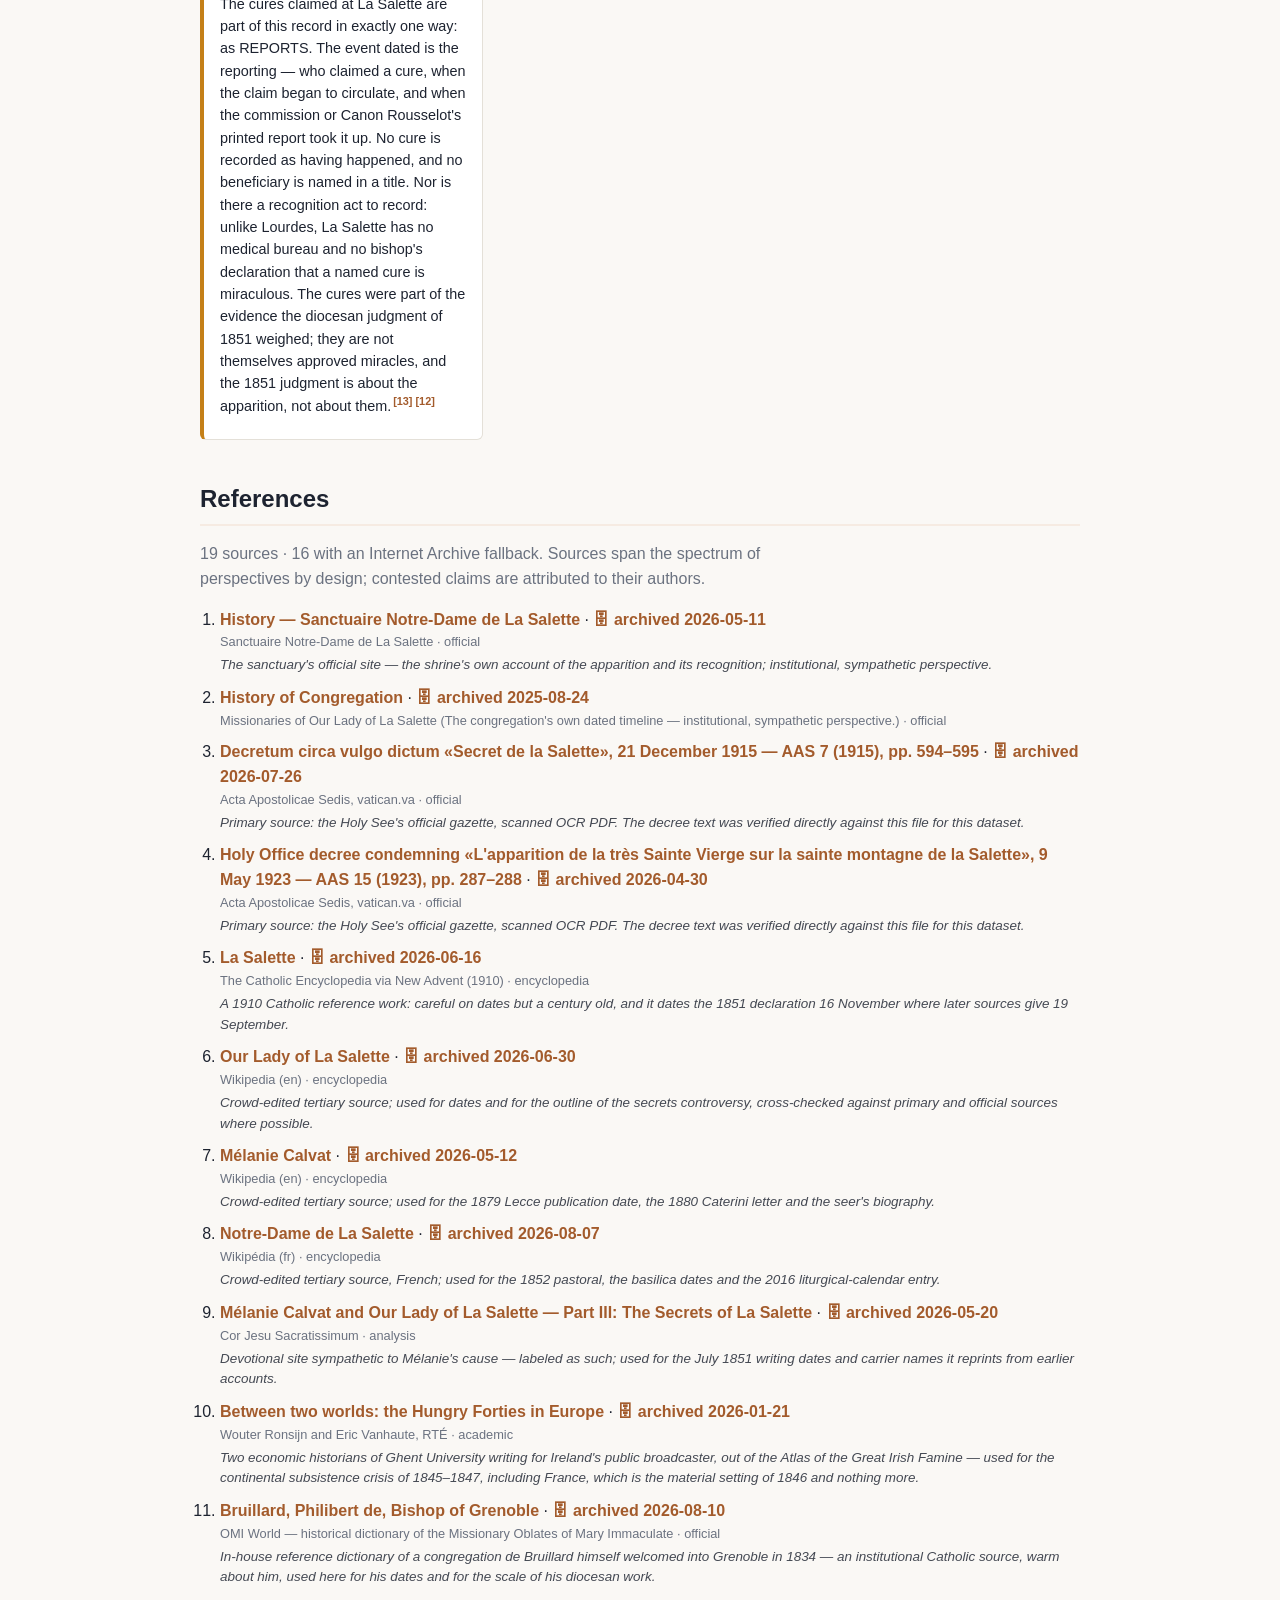
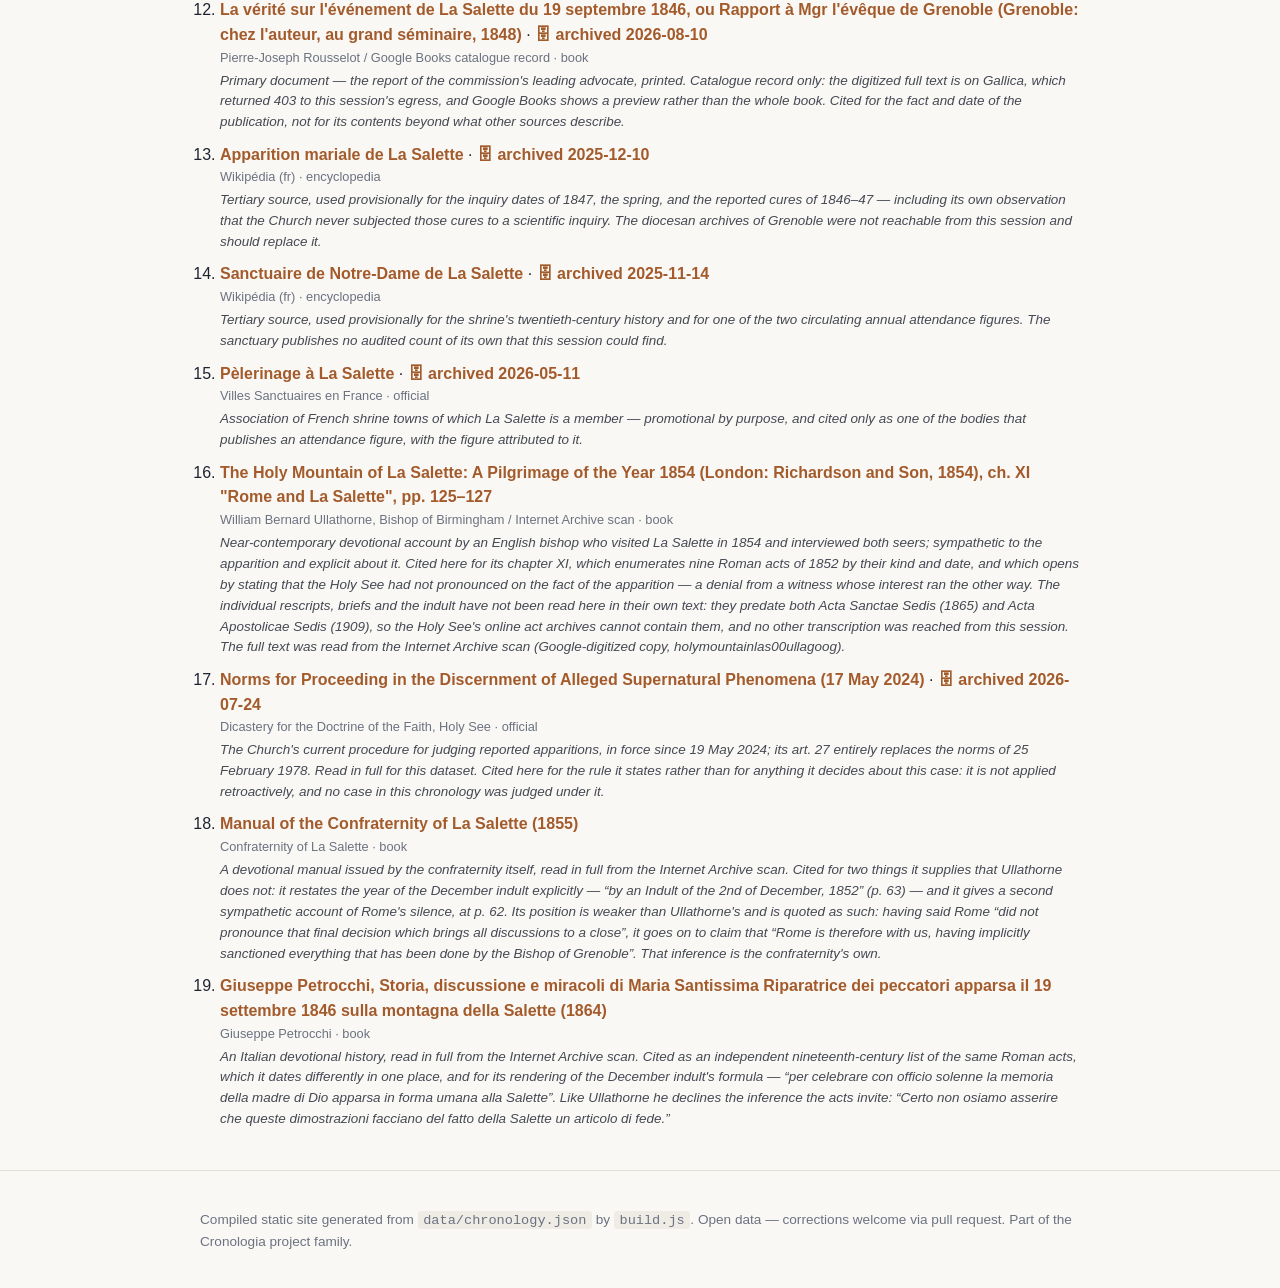
==== commit 700d0046: "Wayback: refresh data/archives.json (scheduled preservation run)" ====
--- a/docs/en/index.html
+++ b/docs/en/index.html
@@ -535,7 +535,7 @@
 
     <section id="references">
       <h2>References</h2>
-      <p class="section-intro">19 sources · 15 with an Internet Archive fallback. Sources span the
+      <p class="section-intro">19 sources · 16 with an Internet Archive fallback. Sources span the
       spectrum of perspectives by design; contested claims are attributed to their authors.</p>
       <ol class="references">
         <li id="ref-1">
@@ -593,7 +593,7 @@
           <span class="ref-note">In-house reference dictionary of a congregation de Bruillard himself welcomed into Grenoble in 1834 — an institutional Catholic source, warm about him, used here for his dates and for the scale of his diocesan work.</span>
         </li>
         <li id="ref-12">
-          <a href="https://books.google.com/books/about/La_v%C3%A9rit%C3%A9_sur_l_%C3%A9v%C3%A8nement_de_La_Sale.html?id=utrDKCFLydgC" rel="noopener noreferrer" target="_blank">La vérité sur l&#39;événement de La Salette du 19 septembre 1846, ou Rapport à Mgr l&#39;évêque de Grenoble (Grenoble: chez l&#39;auteur, au grand séminaire, 1848)</a>
+          <a href="https://books.google.com/books/about/La_v%C3%A9rit%C3%A9_sur_l_%C3%A9v%C3%A8nement_de_La_Sale.html?id=utrDKCFLydgC" rel="noopener noreferrer" target="_blank">La vérité sur l&#39;événement de La Salette du 19 septembre 1846, ou Rapport à Mgr l&#39;évêque de Grenoble (Grenoble: chez l&#39;auteur, au grand séminaire, 1848)</a> · <a class="archive-link" href="https://web.archive.org/web/20260810080644/https://books.google.com/books/about/La_v%C3%A9rit%C3%A9_sur_l_%C3%A9v%C3%A8nement_de_La_Sale.html?id=utrDKCFLydgC" rel="noopener noreferrer" target="_blank">🗄 archived 2026-08-10</a>
           <span class="ref-meta">Pierre-Joseph Rousselot / Google Books catalogue record · book</span>
           <span class="ref-note">Primary document — the report of the commission&#39;s leading advocate, printed. Catalogue record only: the digitized full text is on Gallica, which returned 403 to this session&#39;s egress, and Google Books shows a preview rather than the whole book. Cited for the fact and date of the publication, not for its contents beyond what other sources describe.</span>
         </li>
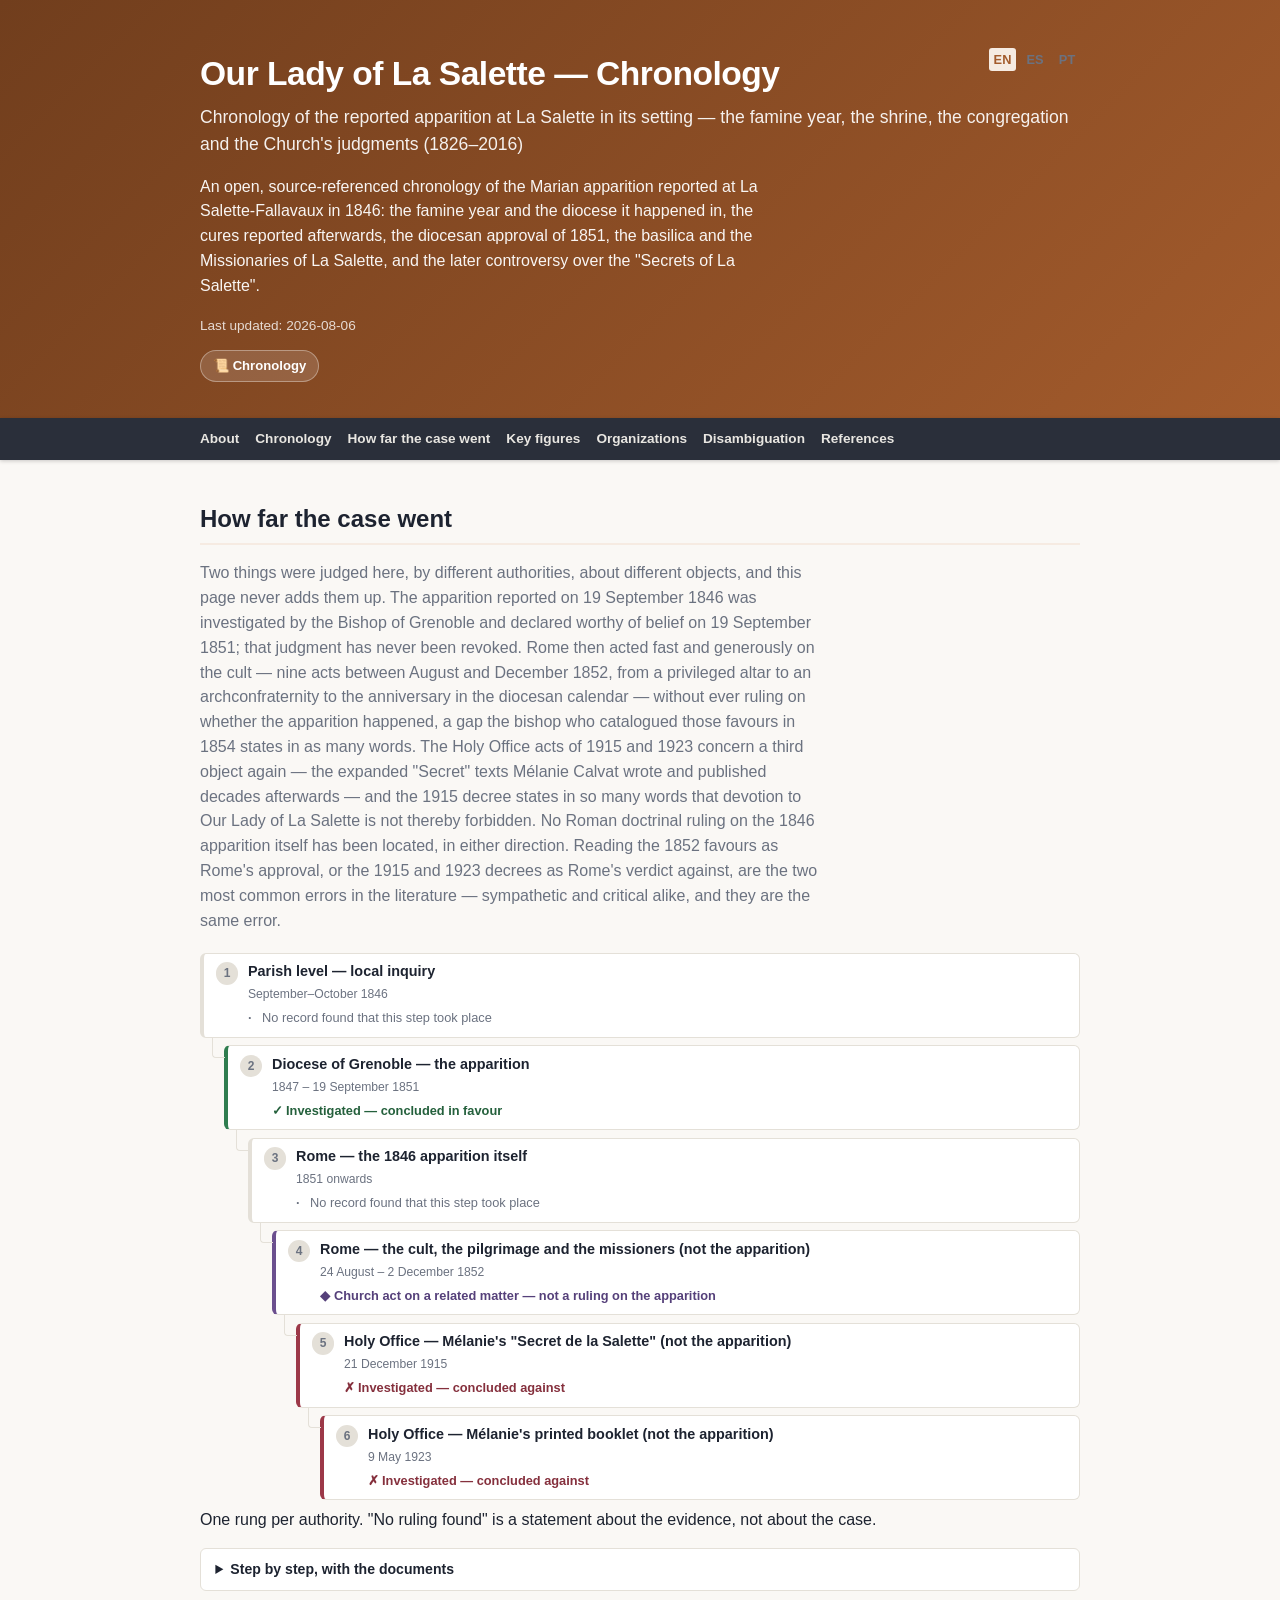
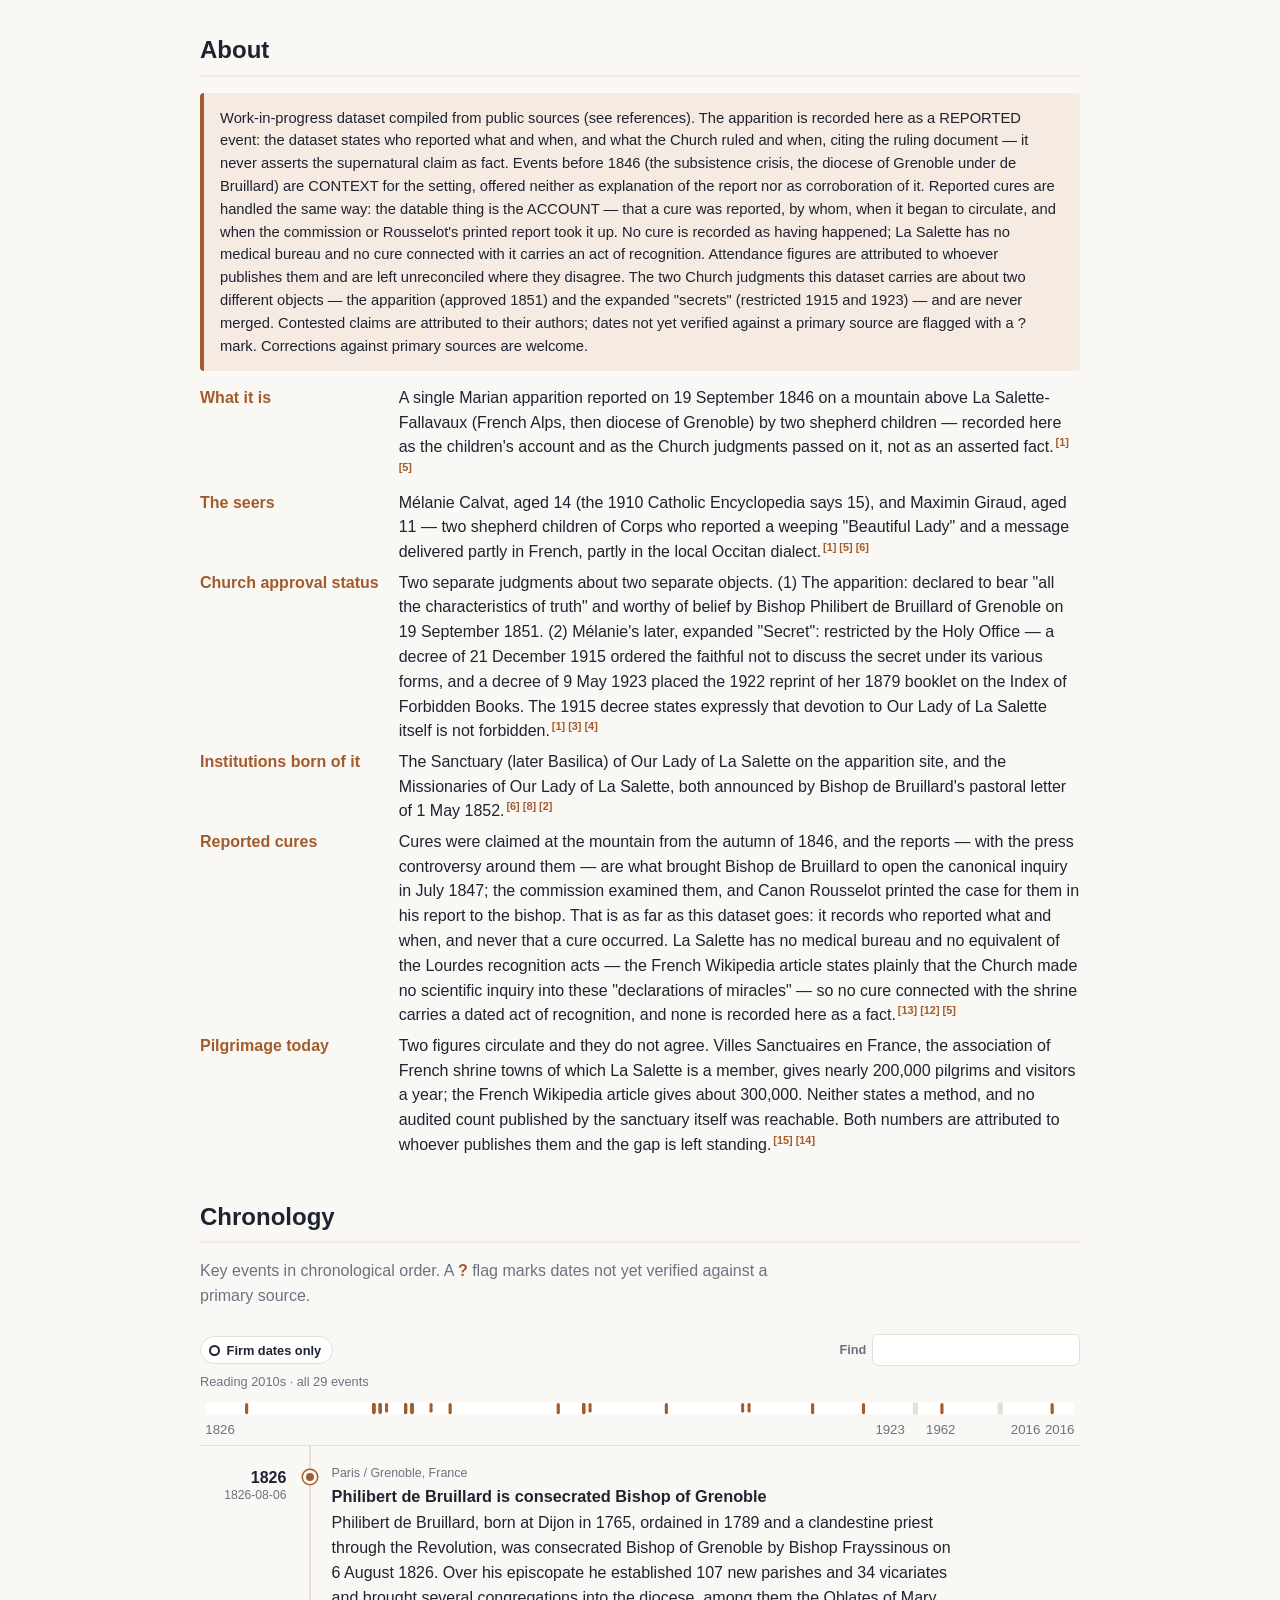
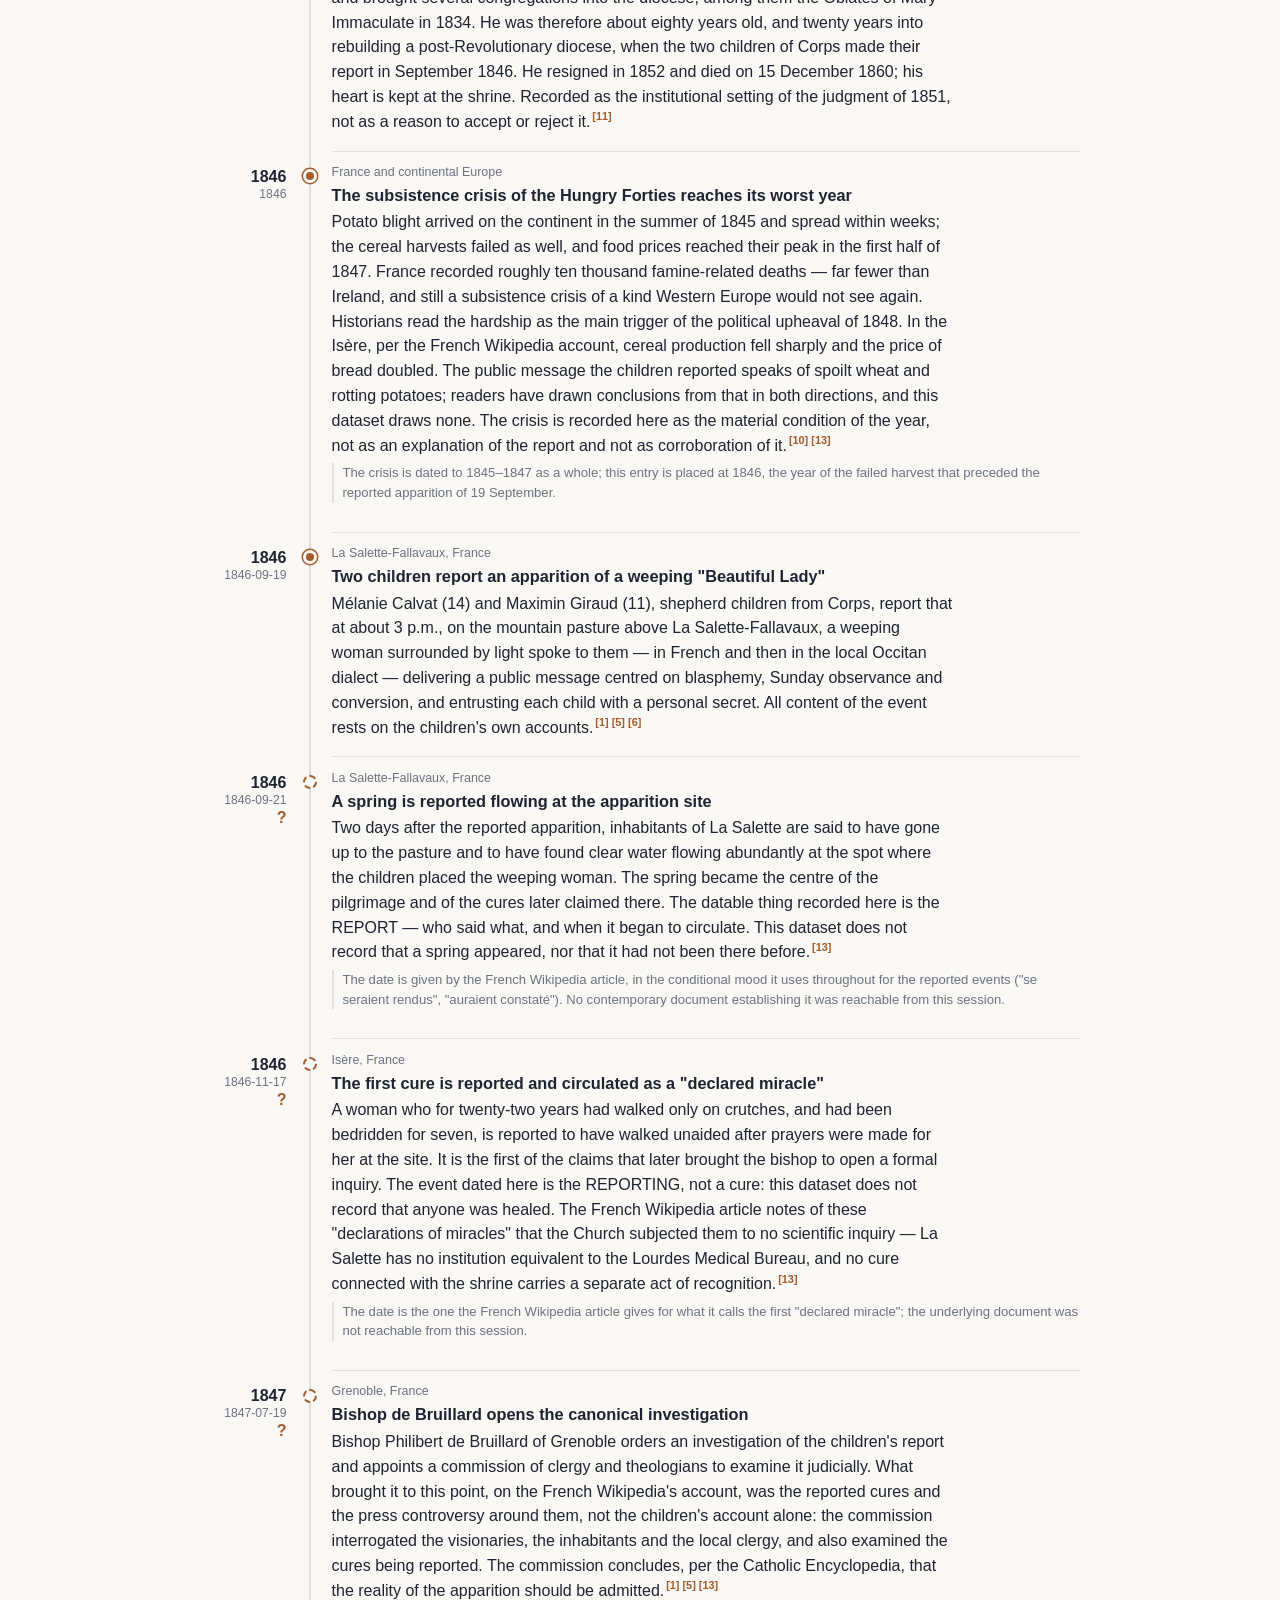
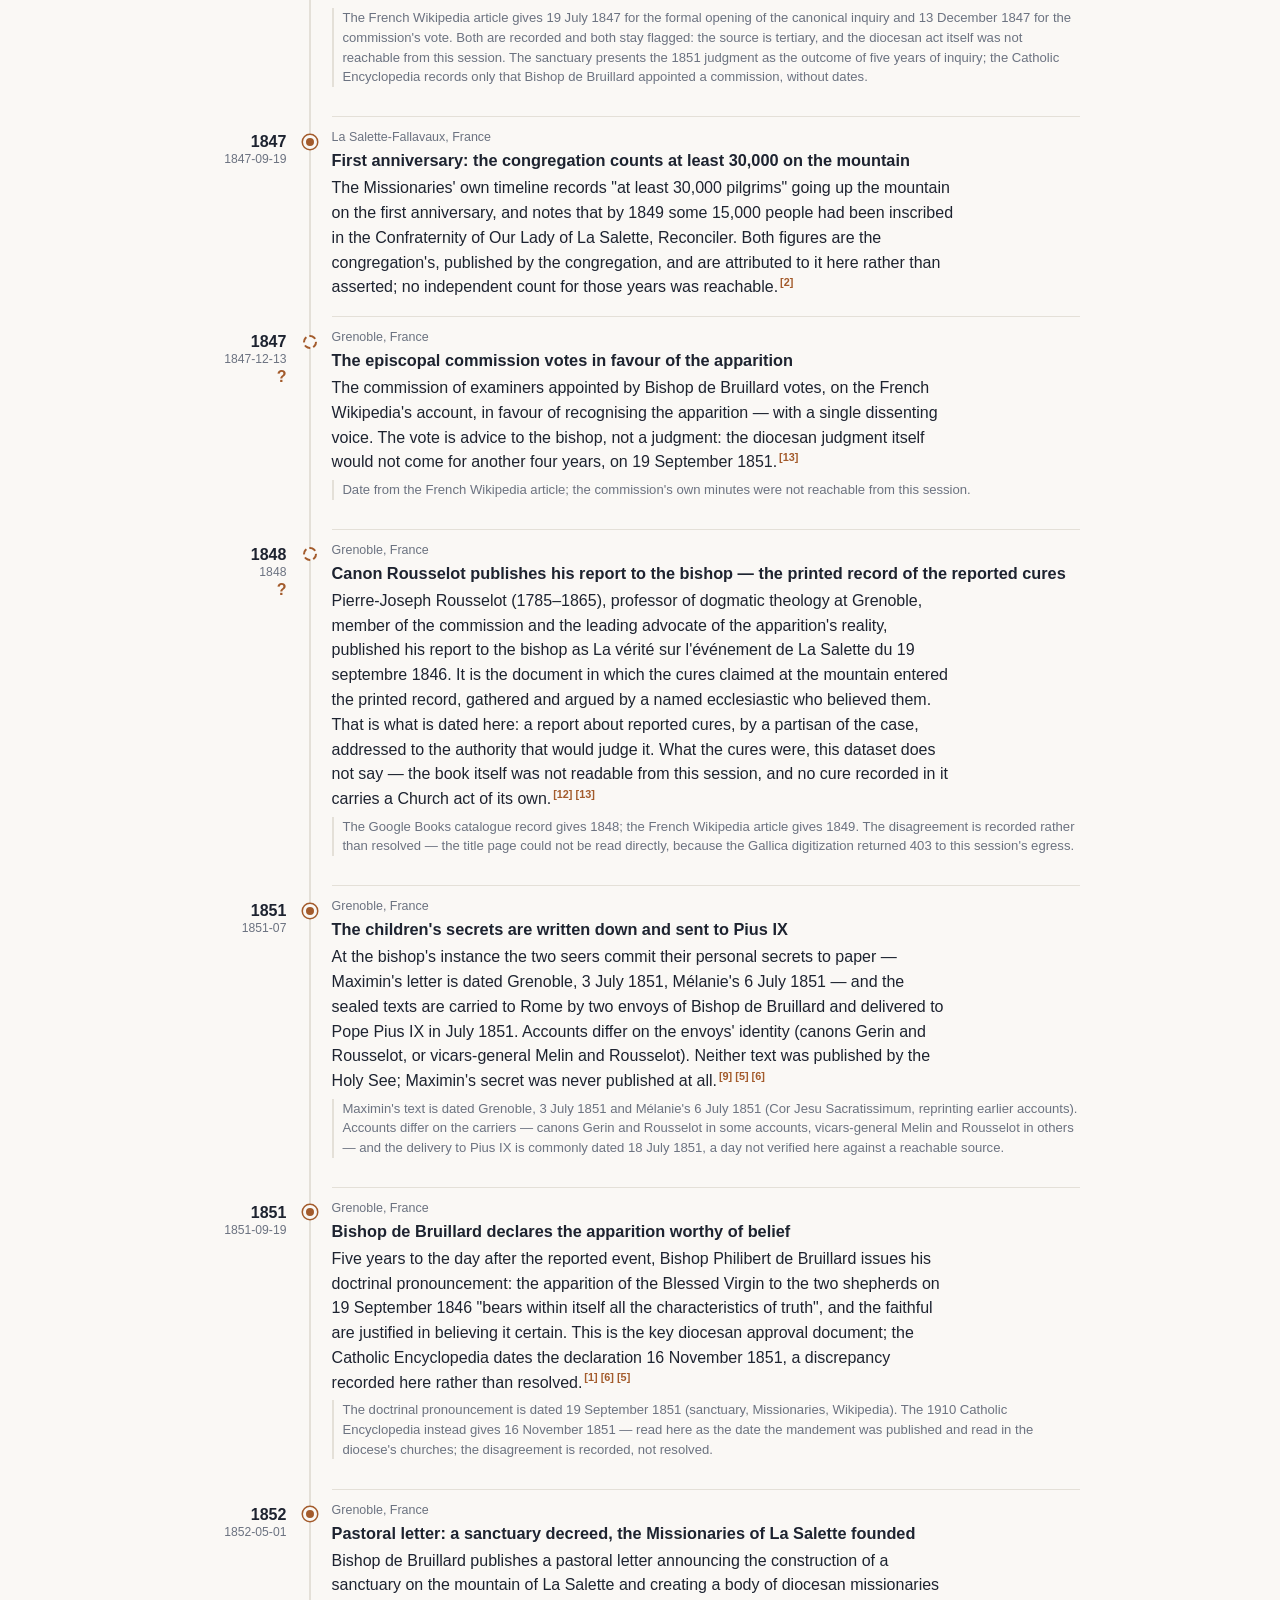
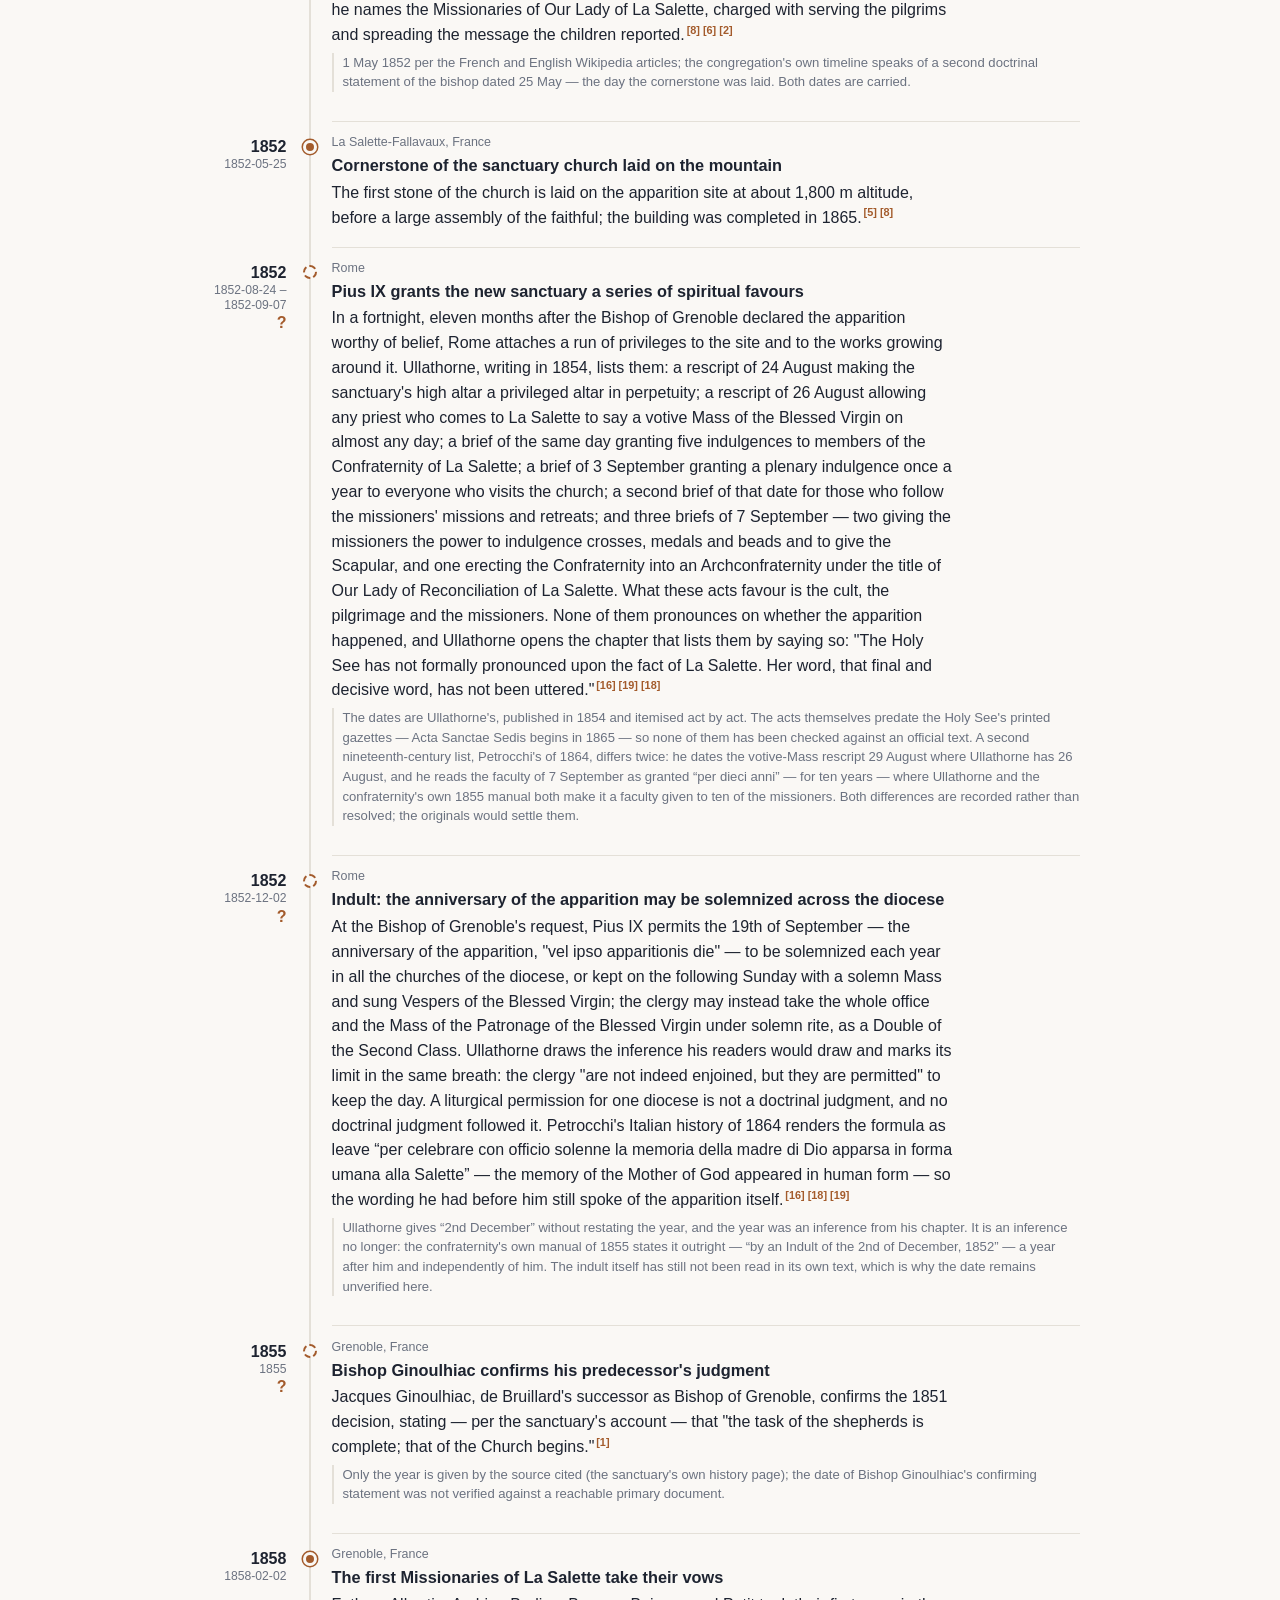
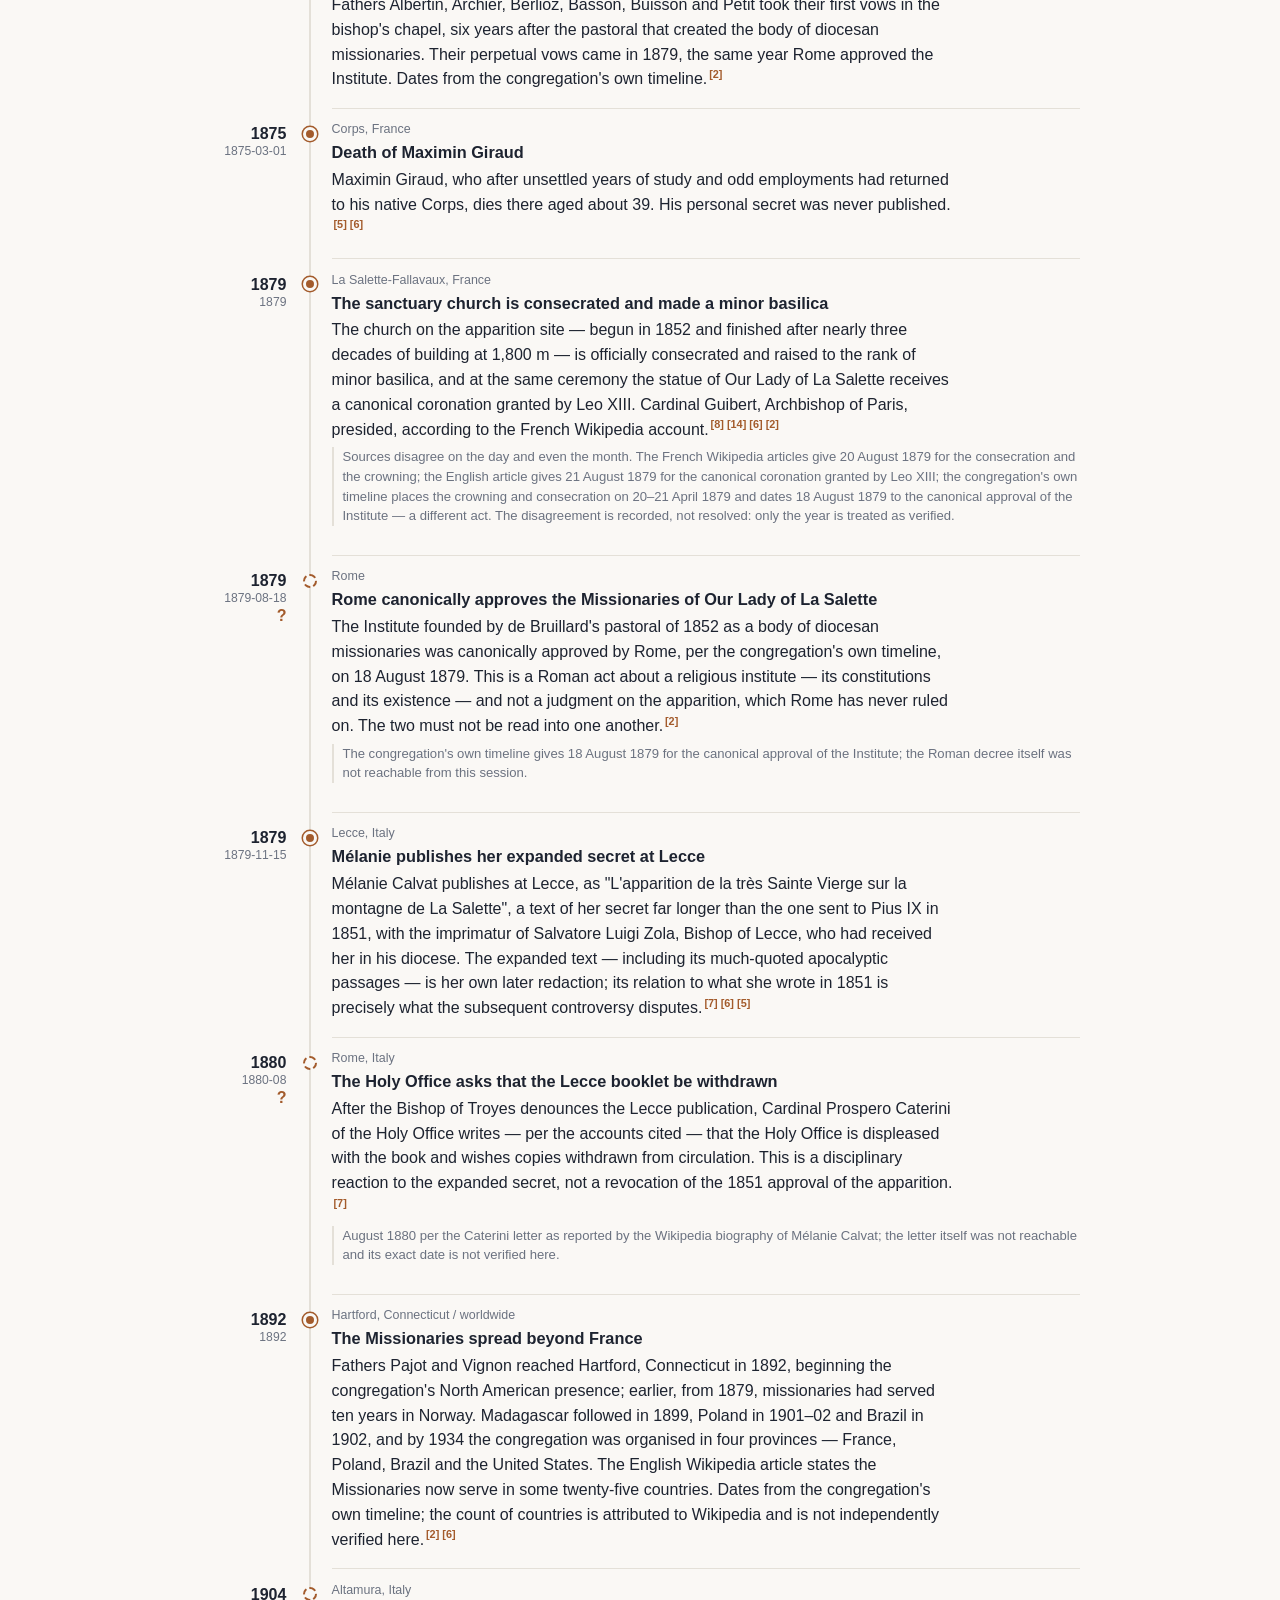
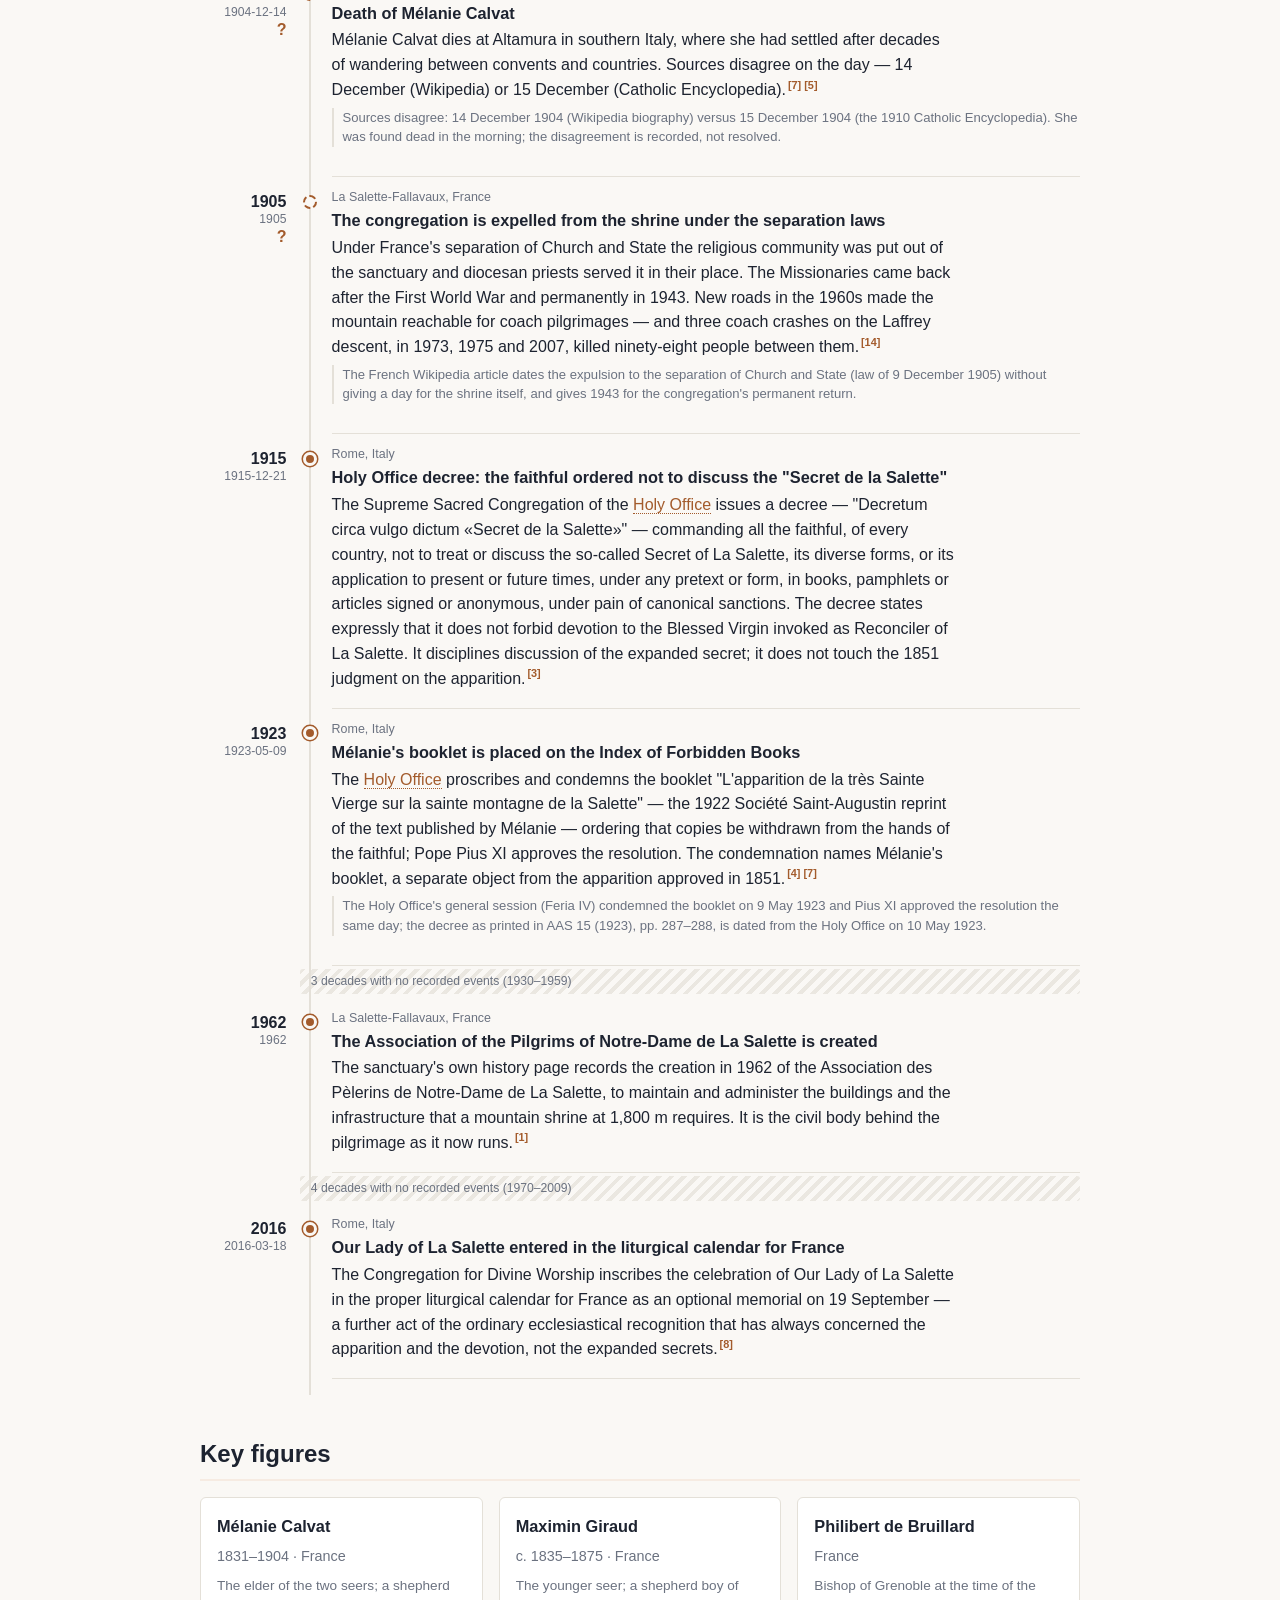
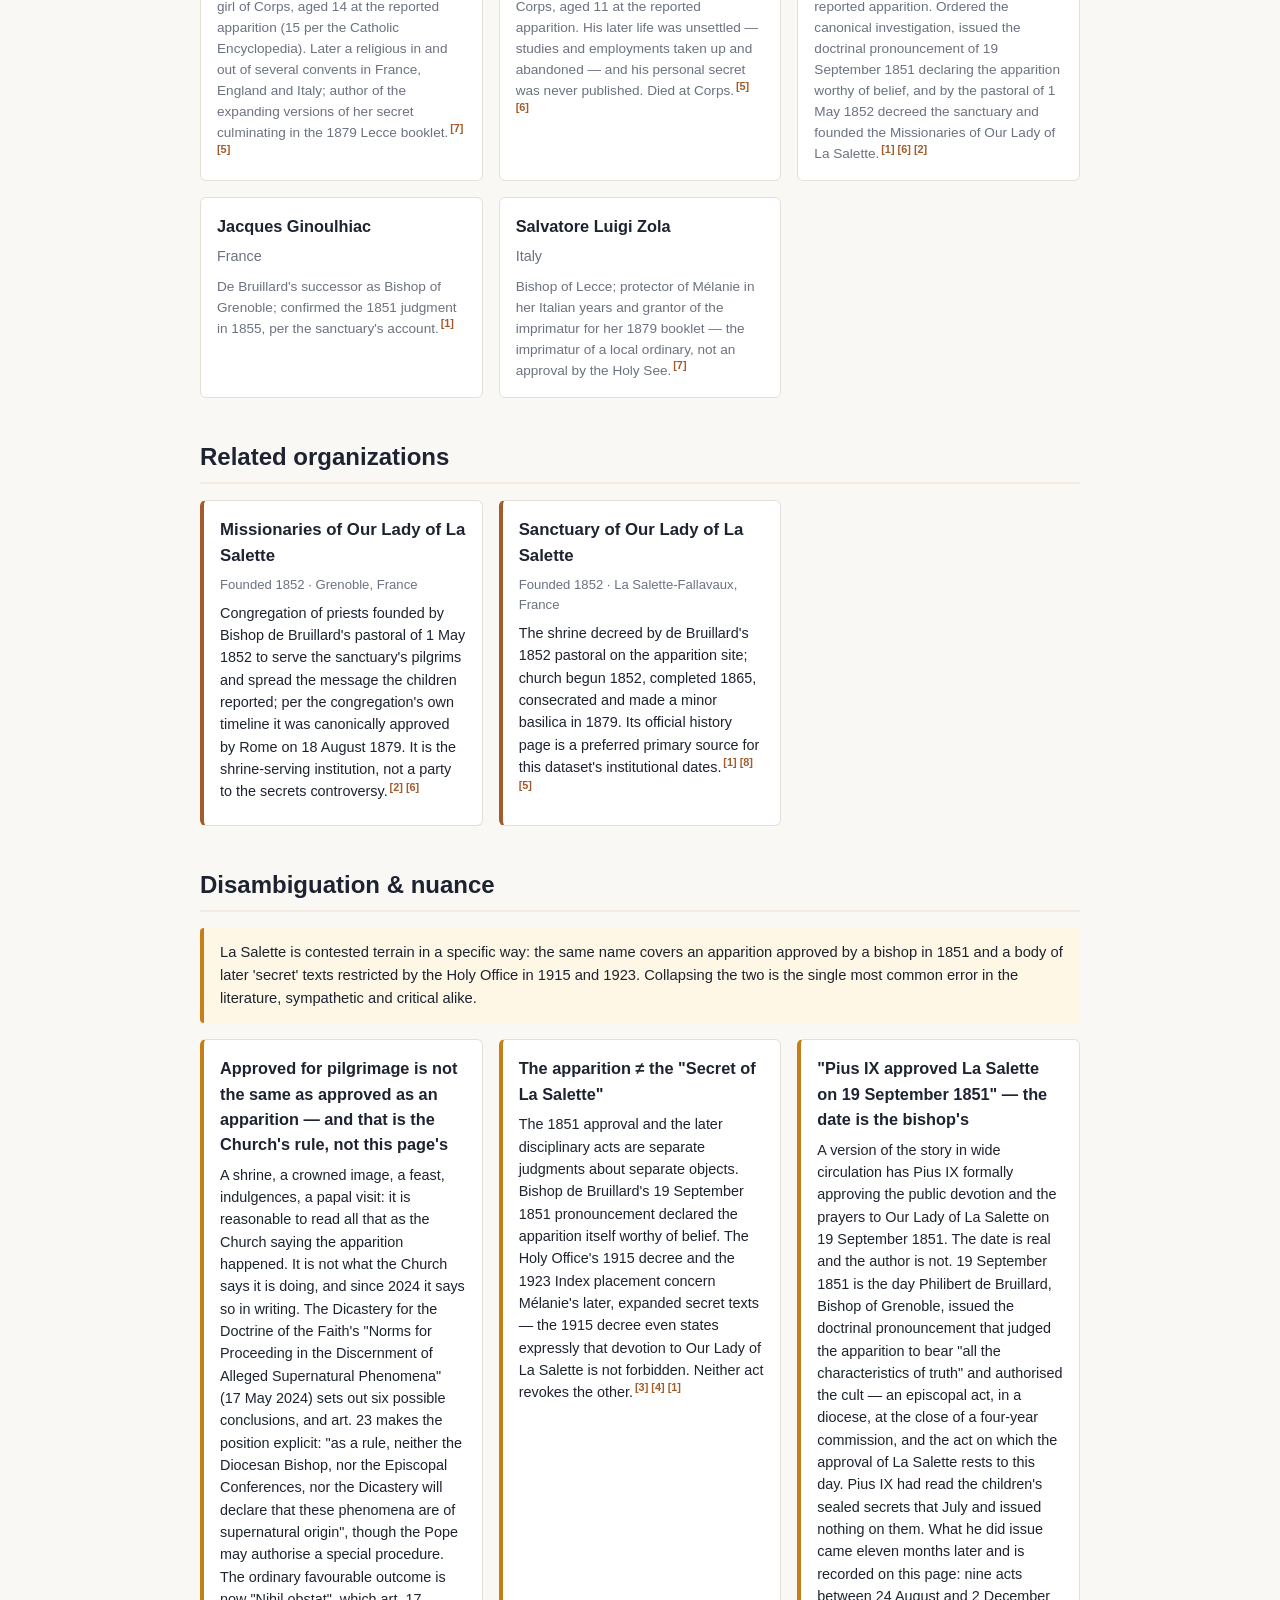
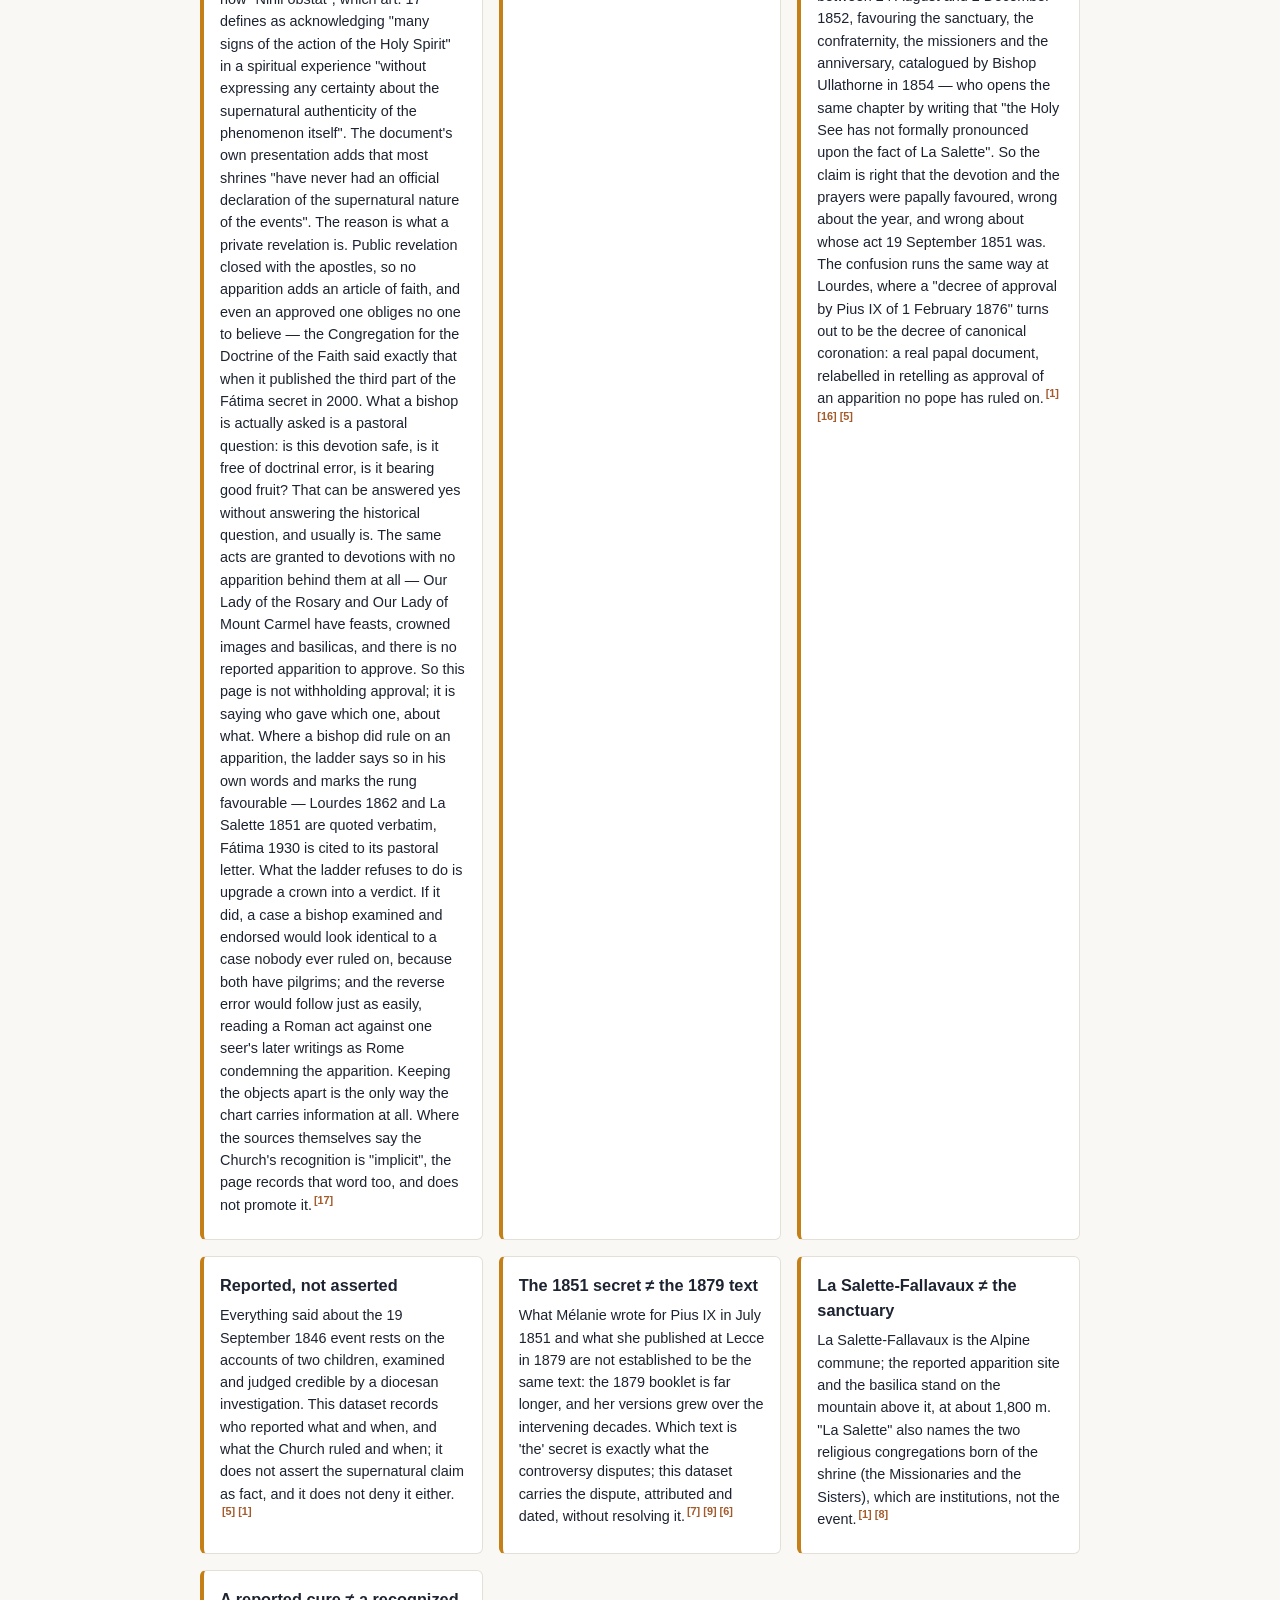
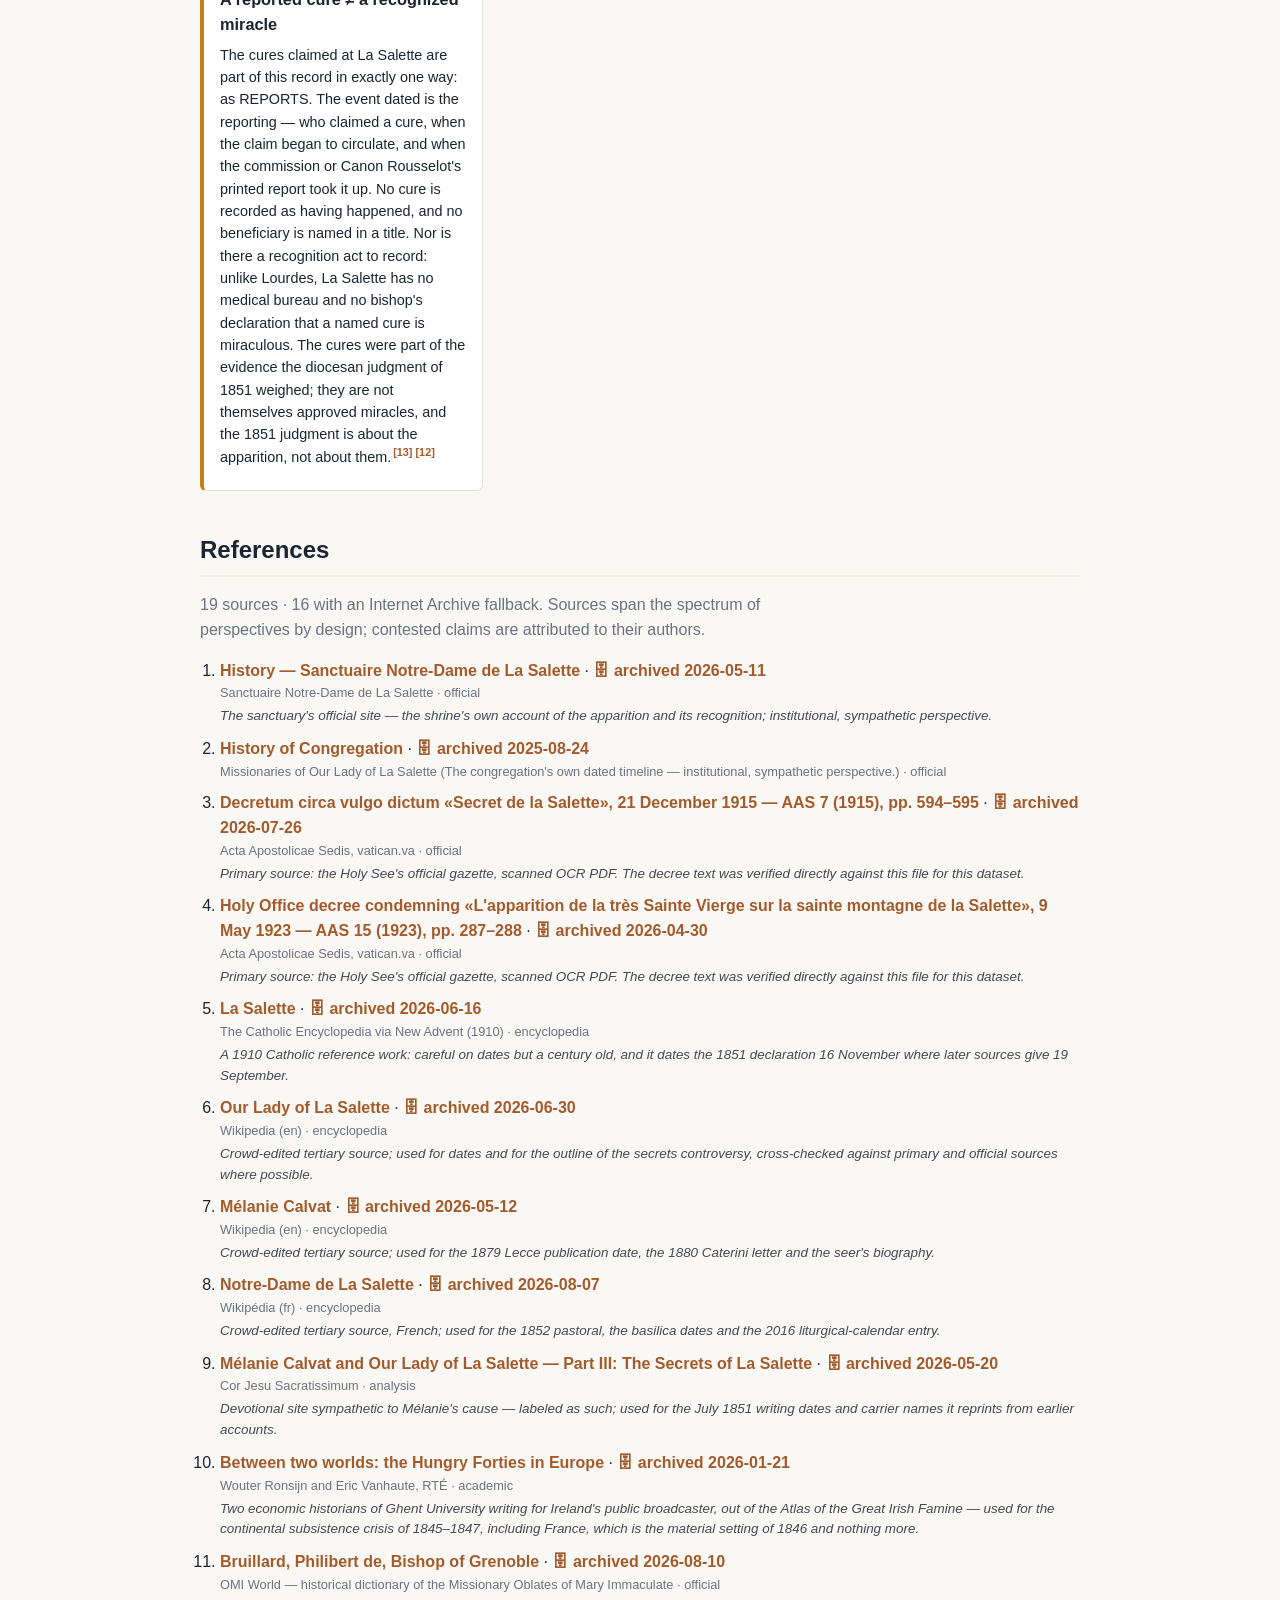
==== commit 5722938e: "Chronology as a time river (#18) Brings the site up to the core template (build.js, validate-data.js" ====
--- a/docs/en/index.html
+++ b/docs/en/index.html
@@ -14,6 +14,7 @@
     gtag('config', 'G-R9LV1QZHVE');
   </script>
   <link rel="stylesheet" href="../styles.css">
+  <script src="../river.js" defer></script>
   <link rel="canonical" href="https://cronologia.github.io/lasalette/en/">
   <link rel="alternate" hreflang="en" href="https://cronologia.github.io/lasalette/en/">
   <link rel="alternate" hreflang="es" href="https://cronologia.github.io/lasalette/es/">
@@ -238,204 +239,306 @@
       </dl>
     </section>
 
-    <section id="chronology">
+    <section id="chronology" class="river">
       <h2>Chronology</h2>
       <p class="section-intro">Key events in chronological order. A <span class="flag">?</span> flag marks
       dates not yet verified against a primary source.</p>
-      <div class="table-scroll">
-      <table class="meetings">
-        <thead>
-          <tr><th>Year</th><th>Date</th><th>Place</th><th>Event</th></tr>
-        </thead>
-        <tbody>
-        <tr class="decade-row" id="decade-1820"><th colspan="4">1820s</th></tr>
-        <tr>
-          <td class="year">1826</td>
-          <td>1826-08-06</td>
-          <td>Paris / Grenoble, France</td>
-          <td><strong>Philibert de Bruillard is consecrated Bishop of Grenoble</strong> <span class="muted">— Philibert de Bruillard, born at Dijon in 1765, ordained in 1789 and a clandestine priest through the Revolution, was consecrated Bishop of Grenoble by Bishop Frayssinous on 6 August 1826. Over his episcopate he established 107 new parishes and 34 vicariates and brought several congregations into the diocese, among them the Oblates of Mary Immaculate in 1834. He was therefore about eighty years old, and twenty years into rebuilding a post-Revolutionary diocese, when the two children of Corps made their report in September 1846. He resigned in 1852 and died on 15 December 1860; his heart is kept at the shrine. Recorded as the institutional setting of the judgment of 1851, not as a reason to accept or reject it.</span><sup class="cite"><a href="#ref-11" title="Reference 11">[11]</a></sup></td>
-        </tr>
-        <tr class="decade-row" id="decade-1840"><th colspan="4">1840s</th></tr>
-        <tr>
-          <td class="year">1846</td>
-          <td>1846</td>
-          <td>France and continental Europe</td>
-          <td><strong>The subsistence crisis of the Hungry Forties reaches its worst year</strong> <span class="muted">— Potato blight arrived on the continent in the summer of 1845 and spread within weeks; the cereal harvests failed as well, and food prices reached their peak in the first half of 1847. France recorded roughly ten thousand famine-related deaths — far fewer than Ireland, and still a subsistence crisis of a kind Western Europe would not see again. Historians read the hardship as the main trigger of the political upheaval of 1848. In the Isère, per the French Wikipedia account, cereal production fell sharply and the price of bread doubled. The public message the children reported speaks of spoilt wheat and rotting potatoes; readers have drawn conclusions from that in both directions, and this dataset draws none. The crisis is recorded here as the material condition of the year, not as an explanation of the report and not as corroboration of it.</span><sup class="cite"><a href="#ref-10" title="Reference 10">[10]</a> <a href="#ref-13" title="Reference 13">[13]</a></sup><span class="date-note">The crisis is dated to 1845–1847 as a whole; this entry is placed at 1846, the year of the failed harvest that preceded the reported apparition of 19 September.</span></td>
-        </tr>
-        <tr>
-          <td class="year">1846</td>
-          <td>1846-09-19</td>
-          <td>La Salette-Fallavaux, France</td>
-          <td><strong>Two children report an apparition of a weeping &quot;Beautiful Lady&quot;</strong> <span class="muted">— Mélanie Calvat (14) and Maximin Giraud (11), shepherd children from Corps, report that at about 3 p.m., on the mountain pasture above La Salette-Fallavaux, a weeping woman surrounded by light spoke to them — in French and then in the local Occitan dialect — delivering a public message centred on blasphemy, Sunday observance and conversion, and entrusting each child with a personal secret. All content of the event rests on the children&#39;s own accounts.</span><sup class="cite"><a href="#ref-1" title="Reference 1">[1]</a> <a href="#ref-5" title="Reference 5">[5]</a> <a href="#ref-6" title="Reference 6">[6]</a></sup></td>
-        </tr>
-        <tr>
-          <td class="year">1846</td>
-          <td>1846-09-21 <span class="flag" title="Date not yet verified against a primary source">?</span></td>
-          <td>La Salette-Fallavaux, France</td>
-          <td><strong>A spring is reported flowing at the apparition site</strong> <span class="muted">— Two days after the reported apparition, inhabitants of La Salette are said to have gone up to the pasture and to have found clear water flowing abundantly at the spot where the children placed the weeping woman. The spring became the centre of the pilgrimage and of the cures later claimed there. The datable thing recorded here is the REPORT — who said what, and when it began to circulate. This dataset does not record that a spring appeared, nor that it had not been there before.</span><sup class="cite"><a href="#ref-13" title="Reference 13">[13]</a></sup><span class="date-note">The date is given by the French Wikipedia article, in the conditional mood it uses throughout for the reported events (&quot;se seraient rendus&quot;, &quot;auraient constaté&quot;). No contemporary document establishing it was reachable from this session.</span></td>
-        </tr>
-        <tr>
-          <td class="year">1846</td>
-          <td>1846-11-17 <span class="flag" title="Date not yet verified against a primary source">?</span></td>
-          <td>Isère, France</td>
-          <td><strong>The first cure is reported and circulated as a &quot;declared miracle&quot;</strong> <span class="muted">— A woman who for twenty-two years had walked only on crutches, and had been bedridden for seven, is reported to have walked unaided after prayers were made for her at the site. It is the first of the claims that later brought the bishop to open a formal inquiry. The event dated here is the REPORTING, not a cure: this dataset does not record that anyone was healed. The French Wikipedia article notes of these &quot;declarations of miracles&quot; that the Church subjected them to no scientific inquiry — La Salette has no institution equivalent to the Lourdes Medical Bureau, and no cure connected with the shrine carries a separate act of recognition.</span><sup class="cite"><a href="#ref-13" title="Reference 13">[13]</a></sup><span class="date-note">The date is the one the French Wikipedia article gives for what it calls the first &quot;declared miracle&quot;; the underlying document was not reachable from this session.</span></td>
-        </tr>
-        <tr>
-          <td class="year">1847</td>
-          <td>1847-07-19 <span class="flag" title="Date not yet verified against a primary source">?</span></td>
-          <td>Grenoble, France</td>
-          <td><strong>Bishop de Bruillard opens the canonical investigation</strong> <span class="muted">— Bishop Philibert de Bruillard of Grenoble orders an investigation of the children&#39;s report and appoints a commission of clergy and theologians to examine it judicially. What brought it to this point, on the French Wikipedia&#39;s account, was the reported cures and the press controversy around them, not the children&#39;s account alone: the commission interrogated the visionaries, the inhabitants and the local clergy, and also examined the cures being reported. The commission concludes, per the Catholic Encyclopedia, that the reality of the apparition should be admitted.</span><sup class="cite"><a href="#ref-1" title="Reference 1">[1]</a> <a href="#ref-5" title="Reference 5">[5]</a> <a href="#ref-13" title="Reference 13">[13]</a></sup><span class="date-note">The French Wikipedia article gives 19 July 1847 for the formal opening of the canonical inquiry and 13 December 1847 for the commission&#39;s vote. Both are recorded and both stay flagged: the source is tertiary, and the diocesan act itself was not reachable from this session. The sanctuary presents the 1851 judgment as the outcome of five years of inquiry; the Catholic Encyclopedia records only that Bishop de Bruillard appointed a commission, without dates.</span></td>
-        </tr>
-        <tr>
-          <td class="year">1847</td>
-          <td>1847-09-19</td>
-          <td>La Salette-Fallavaux, France</td>
-          <td><strong>First anniversary: the congregation counts at least 30,000 on the mountain</strong> <span class="muted">— The Missionaries&#39; own timeline records &quot;at least 30,000 pilgrims&quot; going up the mountain on the first anniversary, and notes that by 1849 some 15,000 people had been inscribed in the Confraternity of Our Lady of La Salette, Reconciler. Both figures are the congregation&#39;s, published by the congregation, and are attributed to it here rather than asserted; no independent count for those years was reachable.</span><sup class="cite"><a href="#ref-2" title="Reference 2">[2]</a></sup></td>
-        </tr>
-        <tr>
-          <td class="year">1847</td>
-          <td>1847-12-13 <span class="flag" title="Date not yet verified against a primary source">?</span></td>
-          <td>Grenoble, France</td>
-          <td><strong>The episcopal commission votes in favour of the apparition</strong> <span class="muted">— The commission of examiners appointed by Bishop de Bruillard votes, on the French Wikipedia&#39;s account, in favour of recognising the apparition — with a single dissenting voice. The vote is advice to the bishop, not a judgment: the diocesan judgment itself would not come for another four years, on 19 September 1851.</span><sup class="cite"><a href="#ref-13" title="Reference 13">[13]</a></sup><span class="date-note">Date from the French Wikipedia article; the commission&#39;s own minutes were not reachable from this session.</span></td>
-        </tr>
-        <tr>
-          <td class="year">1848</td>
-          <td>1848 <span class="flag" title="Date not yet verified against a primary source">?</span></td>
-          <td>Grenoble, France</td>
-          <td><strong>Canon Rousselot publishes his report to the bishop — the printed record of the reported cures</strong> <span class="muted">— Pierre-Joseph Rousselot (1785–1865), professor of dogmatic theology at Grenoble, member of the commission and the leading advocate of the apparition&#39;s reality, published his report to the bishop as La vérité sur l&#39;événement de La Salette du 19 septembre 1846. It is the document in which the cures claimed at the mountain entered the printed record, gathered and argued by a named ecclesiastic who believed them. That is what is dated here: a report about reported cures, by a partisan of the case, addressed to the authority that would judge it. What the cures were, this dataset does not say — the book itself was not readable from this session, and no cure recorded in it carries a Church act of its own.</span><sup class="cite"><a href="#ref-12" title="Reference 12">[12]</a> <a href="#ref-13" title="Reference 13">[13]</a></sup><span class="date-note">The Google Books catalogue record gives 1848; the French Wikipedia article gives 1849. The disagreement is recorded rather than resolved — the title page could not be read directly, because the Gallica digitization returned 403 to this session&#39;s egress.</span></td>
-        </tr>
-        <tr class="decade-row" id="decade-1850"><th colspan="4">1850s</th></tr>
-        <tr>
-          <td class="year">1851</td>
-          <td>1851-07</td>
-          <td>Grenoble, France</td>
-          <td><strong>The children&#39;s secrets are written down and sent to Pius IX</strong> <span class="muted">— At the bishop&#39;s instance the two seers commit their personal secrets to paper — Maximin&#39;s letter is dated Grenoble, 3 July 1851, Mélanie&#39;s 6 July 1851 — and the sealed texts are carried to Rome by two envoys of Bishop de Bruillard and delivered to Pope Pius IX in July 1851. Accounts differ on the envoys&#39; identity (canons Gerin and Rousselot, or vicars-general Melin and Rousselot). Neither text was published by the Holy See; Maximin&#39;s secret was never published at all.</span><sup class="cite"><a href="#ref-9" title="Reference 9">[9]</a> <a href="#ref-5" title="Reference 5">[5]</a> <a href="#ref-6" title="Reference 6">[6]</a></sup><span class="date-note">Maximin&#39;s text is dated Grenoble, 3 July 1851 and Mélanie&#39;s 6 July 1851 (Cor Jesu Sacratissimum, reprinting earlier accounts). Accounts differ on the carriers — canons Gerin and Rousselot in some accounts, vicars-general Melin and Rousselot in others — and the delivery to Pius IX is commonly dated 18 July 1851, a day not verified here against a reachable source.</span></td>
-        </tr>
-        <tr>
-          <td class="year">1851</td>
-          <td>1851-09-19</td>
-          <td>Grenoble, France</td>
-          <td><strong>Bishop de Bruillard declares the apparition worthy of belief</strong> <span class="muted">— Five years to the day after the reported event, Bishop Philibert de Bruillard issues his doctrinal pronouncement: the apparition of the Blessed Virgin to the two shepherds on 19 September 1846 &quot;bears within itself all the characteristics of truth&quot;, and the faithful are justified in believing it certain. This is the key diocesan approval document; the Catholic Encyclopedia dates the declaration 16 November 1851, a discrepancy recorded here rather than resolved.</span><sup class="cite"><a href="#ref-1" title="Reference 1">[1]</a> <a href="#ref-6" title="Reference 6">[6]</a> <a href="#ref-5" title="Reference 5">[5]</a></sup><span class="date-note">The doctrinal pronouncement is dated 19 September 1851 (sanctuary, Missionaries, Wikipedia). The 1910 Catholic Encyclopedia instead gives 16 November 1851 — read here as the date the mandement was published and read in the diocese&#39;s churches; the disagreement is recorded, not resolved.</span></td>
-        </tr>
-        <tr>
-          <td class="year">1852</td>
-          <td>1852-05-01</td>
-          <td>Grenoble, France</td>
-          <td><strong>Pastoral letter: a sanctuary decreed, the Missionaries of La Salette founded</strong> <span class="muted">— Bishop de Bruillard publishes a pastoral letter announcing the construction of a sanctuary on the mountain of La Salette and creating a body of diocesan missionaries he names the Missionaries of Our Lady of La Salette, charged with serving the pilgrims and spreading the message the children reported.</span><sup class="cite"><a href="#ref-8" title="Reference 8">[8]</a> <a href="#ref-6" title="Reference 6">[6]</a> <a href="#ref-2" title="Reference 2">[2]</a></sup><span class="date-note">1 May 1852 per the French and English Wikipedia articles; the congregation&#39;s own timeline speaks of a second doctrinal statement of the bishop dated 25 May — the day the cornerstone was laid. Both dates are carried.</span></td>
-        </tr>
-        <tr>
-          <td class="year">1852</td>
-          <td>1852-05-25</td>
-          <td>La Salette-Fallavaux, France</td>
-          <td><strong>Cornerstone of the sanctuary church laid on the mountain</strong> <span class="muted">— The first stone of the church is laid on the apparition site at about 1,800 m altitude, before a large assembly of the faithful; the building was completed in 1865.</span><sup class="cite"><a href="#ref-5" title="Reference 5">[5]</a> <a href="#ref-8" title="Reference 8">[8]</a></sup></td>
-        </tr>
-        <tr>
-          <td class="year">1852</td>
-          <td>1852-08-24 – 1852-09-07 <span class="flag" title="Date not yet verified against a primary source">?</span></td>
-          <td>Rome</td>
-          <td><strong>Pius IX grants the new sanctuary a series of spiritual favours</strong> <span class="muted">— In a fortnight, eleven months after the Bishop of Grenoble declared the apparition worthy of belief, Rome attaches a run of privileges to the site and to the works growing around it. Ullathorne, writing in 1854, lists them: a rescript of 24 August making the sanctuary&#39;s high altar a privileged altar in perpetuity; a rescript of 26 August allowing any priest who comes to La Salette to say a votive Mass of the Blessed Virgin on almost any day; a brief of the same day granting five indulgences to members of the Confraternity of La Salette; a brief of 3 September granting a plenary indulgence once a year to everyone who visits the church; a second brief of that date for those who follow the missioners&#39; missions and retreats; and three briefs of 7 September — two giving the missioners the power to indulgence crosses, medals and beads and to give the Scapular, and one erecting the Confraternity into an Archconfraternity under the title of Our Lady of Reconciliation of La Salette. What these acts favour is the cult, the pilgrimage and the missioners. None of them pronounces on whether the apparition happened, and Ullathorne opens the chapter that lists them by saying so: &quot;The Holy See has not formally pronounced upon the fact of La Salette. Her word, that final and decisive word, has not been uttered.&quot;</span><sup class="cite"><a href="#ref-16" title="Reference 16">[16]</a> <a href="#ref-19" title="Reference 19">[19]</a> <a href="#ref-18" title="Reference 18">[18]</a></sup><span class="date-note">The dates are Ullathorne&#39;s, published in 1854 and itemised act by act. The acts themselves predate the Holy See&#39;s printed gazettes — Acta Sanctae Sedis begins in 1865 — so none of them has been checked against an official text. A second nineteenth-century list, Petrocchi&#39;s of 1864, differs twice: he dates the votive-Mass rescript 29 August where Ullathorne has 26 August, and he reads the faculty of 7 September as granted “per dieci anni” — for ten years — where Ullathorne and the confraternity&#39;s own 1855 manual both make it a faculty given to ten of the missioners. Both differences are recorded rather than resolved; the originals would settle them.</span></td>
-        </tr>
-        <tr>
-          <td class="year">1852</td>
-          <td>1852-12-02 <span class="flag" title="Date not yet verified against a primary source">?</span></td>
-          <td>Rome</td>
-          <td><strong>Indult: the anniversary of the apparition may be solemnized across the diocese</strong> <span class="muted">— At the Bishop of Grenoble&#39;s request, Pius IX permits the 19th of September — the anniversary of the apparition, &quot;vel ipso apparitionis die&quot; — to be solemnized each year in all the churches of the diocese, or kept on the following Sunday with a solemn Mass and sung Vespers of the Blessed Virgin; the clergy may instead take the whole office and the Mass of the Patronage of the Blessed Virgin under solemn rite, as a Double of the Second Class. Ullathorne draws the inference his readers would draw and marks its limit in the same breath: the clergy &quot;are not indeed enjoined, but they are permitted&quot; to keep the day. A liturgical permission for one diocese is not a doctrinal judgment, and no doctrinal judgment followed it. Petrocchi&#39;s Italian history of 1864 renders the formula as leave “per celebrare con officio solenne la memoria della madre di Dio apparsa in forma umana alla Salette” — the memory of the Mother of God appeared in human form — so the wording he had before him still spoke of the apparition itself.</span><sup class="cite"><a href="#ref-16" title="Reference 16">[16]</a> <a href="#ref-18" title="Reference 18">[18]</a> <a href="#ref-19" title="Reference 19">[19]</a></sup><span class="date-note">Ullathorne gives “2nd December” without restating the year, and the year was an inference from his chapter. It is an inference no longer: the confraternity&#39;s own manual of 1855 states it outright — “by an Indult of the 2nd of December, 1852” — a year after him and independently of him. The indult itself has still not been read in its own text, which is why the date remains unverified here.</span></td>
-        </tr>
-        <tr>
-          <td class="year">1855</td>
-          <td>1855 <span class="flag" title="Date not yet verified against a primary source">?</span></td>
-          <td>Grenoble, France</td>
-          <td><strong>Bishop Ginoulhiac confirms his predecessor&#39;s judgment</strong> <span class="muted">— Jacques Ginoulhiac, de Bruillard&#39;s successor as Bishop of Grenoble, confirms the 1851 decision, stating — per the sanctuary&#39;s account — that &quot;the task of the shepherds is complete; that of the Church begins.&quot;</span><sup class="cite"><a href="#ref-1" title="Reference 1">[1]</a></sup><span class="date-note">Only the year is given by the source cited (the sanctuary&#39;s own history page); the date of Bishop Ginoulhiac&#39;s confirming statement was not verified against a reachable primary document.</span></td>
-        </tr>
-        <tr>
-          <td class="year">1858</td>
-          <td>1858-02-02</td>
-          <td>Grenoble, France</td>
-          <td><strong>The first Missionaries of La Salette take their vows</strong> <span class="muted">— Fathers Albertin, Archier, Berlioz, Basson, Buisson and Petit took their first vows in the bishop&#39;s chapel, six years after the pastoral that created the body of diocesan missionaries. Their perpetual vows came in 1879, the same year Rome approved the Institute. Dates from the congregation&#39;s own timeline.</span><sup class="cite"><a href="#ref-2" title="Reference 2">[2]</a></sup></td>
-        </tr>
-        <tr class="decade-row" id="decade-1870"><th colspan="4">1870s</th></tr>
-        <tr>
-          <td class="year">1875</td>
-          <td>1875-03-01</td>
-          <td>Corps, France</td>
-          <td><strong>Death of Maximin Giraud</strong> <span class="muted">— Maximin Giraud, who after unsettled years of study and odd employments had returned to his native Corps, dies there aged about 39. His personal secret was never published.</span><sup class="cite"><a href="#ref-5" title="Reference 5">[5]</a> <a href="#ref-6" title="Reference 6">[6]</a></sup></td>
-        </tr>
-        <tr>
-          <td class="year">1879</td>
-          <td>1879</td>
-          <td>La Salette-Fallavaux, France</td>
-          <td><strong>The sanctuary church is consecrated and made a minor basilica</strong> <span class="muted">— The church on the apparition site — begun in 1852 and finished after nearly three decades of building at 1,800 m — is officially consecrated and raised to the rank of minor basilica, and at the same ceremony the statue of Our Lady of La Salette receives a canonical coronation granted by Leo XIII. Cardinal Guibert, Archbishop of Paris, presided, according to the French Wikipedia account.</span><sup class="cite"><a href="#ref-8" title="Reference 8">[8]</a> <a href="#ref-14" title="Reference 14">[14]</a> <a href="#ref-6" title="Reference 6">[6]</a> <a href="#ref-2" title="Reference 2">[2]</a></sup><span class="date-note">Sources disagree on the day and even the month. The French Wikipedia articles give 20 August 1879 for the consecration and the crowning; the English article gives 21 August 1879 for the canonical coronation granted by Leo XIII; the congregation&#39;s own timeline places the crowning and consecration on 20–21 April 1879 and dates 18 August 1879 to the canonical approval of the Institute — a different act. The disagreement is recorded, not resolved: only the year is treated as verified.</span></td>
-        </tr>
-        <tr>
-          <td class="year">1879</td>
-          <td>1879-08-18 <span class="flag" title="Date not yet verified against a primary source">?</span></td>
-          <td>Rome</td>
-          <td><strong>Rome canonically approves the Missionaries of Our Lady of La Salette</strong> <span class="muted">— The Institute founded by de Bruillard&#39;s pastoral of 1852 as a body of diocesan missionaries was canonically approved by Rome, per the congregation&#39;s own timeline, on 18 August 1879. This is a Roman act about a religious institute — its constitutions and its existence — and not a judgment on the apparition, which Rome has never ruled on. The two must not be read into one another.</span><sup class="cite"><a href="#ref-2" title="Reference 2">[2]</a></sup><span class="date-note">The congregation&#39;s own timeline gives 18 August 1879 for the canonical approval of the Institute; the Roman decree itself was not reachable from this session.</span></td>
-        </tr>
-        <tr>
-          <td class="year">1879</td>
-          <td>1879-11-15</td>
-          <td>Lecce, Italy</td>
-          <td><strong>Mélanie publishes her expanded secret at Lecce</strong> <span class="muted">— Mélanie Calvat publishes at Lecce, as &quot;L&#39;apparition de la très Sainte Vierge sur la montagne de La Salette&quot;, a text of her secret far longer than the one sent to Pius IX in 1851, with the imprimatur of Salvatore Luigi Zola, Bishop of Lecce, who had received her in his diocese. The expanded text — including its much-quoted apocalyptic passages — is her own later redaction; its relation to what she wrote in 1851 is precisely what the subsequent controversy disputes.</span><sup class="cite"><a href="#ref-7" title="Reference 7">[7]</a> <a href="#ref-6" title="Reference 6">[6]</a> <a href="#ref-5" title="Reference 5">[5]</a></sup></td>
-        </tr>
-        <tr class="decade-row" id="decade-1880"><th colspan="4">1880s</th></tr>
-        <tr>
-          <td class="year">1880</td>
-          <td>1880-08 <span class="flag" title="Date not yet verified against a primary source">?</span></td>
-          <td>Rome, Italy</td>
-          <td><strong>The Holy Office asks that the Lecce booklet be withdrawn</strong> <span class="muted">— After the Bishop of Troyes denounces the Lecce publication, Cardinal Prospero Caterini of the Holy Office writes — per the accounts cited — that the Holy Office is displeased with the book and wishes copies withdrawn from circulation. This is a disciplinary reaction to the expanded secret, not a revocation of the 1851 approval of the apparition.</span><sup class="cite"><a href="#ref-7" title="Reference 7">[7]</a></sup><span class="date-note">August 1880 per the Caterini letter as reported by the Wikipedia biography of Mélanie Calvat; the letter itself was not reachable and its exact date is not verified here.</span></td>
-        </tr>
-        <tr class="decade-row" id="decade-1890"><th colspan="4">1890s</th></tr>
-        <tr>
-          <td class="year">1892</td>
-          <td>1892</td>
-          <td>Hartford, Connecticut / worldwide</td>
-          <td><strong>The Missionaries spread beyond France</strong> <span class="muted">— Fathers Pajot and Vignon reached Hartford, Connecticut in 1892, beginning the congregation&#39;s North American presence; earlier, from 1879, missionaries had served ten years in Norway. Madagascar followed in 1899, Poland in 1901–02 and Brazil in 1902, and by 1934 the congregation was organised in four provinces — France, Poland, Brazil and the United States. The English Wikipedia article states the Missionaries now serve in some twenty-five countries. Dates from the congregation&#39;s own timeline; the count of countries is attributed to Wikipedia and is not independently verified here.</span><sup class="cite"><a href="#ref-2" title="Reference 2">[2]</a> <a href="#ref-6" title="Reference 6">[6]</a></sup></td>
-        </tr>
-        <tr class="decade-row" id="decade-1900"><th colspan="4">1900s</th></tr>
-        <tr>
-          <td class="year">1904</td>
-          <td>1904-12-14 <span class="flag" title="Date not yet verified against a primary source">?</span></td>
-          <td>Altamura, Italy</td>
-          <td><strong>Death of Mélanie Calvat</strong> <span class="muted">— Mélanie Calvat dies at Altamura in southern Italy, where she had settled after decades of wandering between convents and countries. Sources disagree on the day — 14 December (Wikipedia) or 15 December (Catholic Encyclopedia).</span><sup class="cite"><a href="#ref-7" title="Reference 7">[7]</a> <a href="#ref-5" title="Reference 5">[5]</a></sup><span class="date-note">Sources disagree: 14 December 1904 (Wikipedia biography) versus 15 December 1904 (the 1910 Catholic Encyclopedia). She was found dead in the morning; the disagreement is recorded, not resolved.</span></td>
-        </tr>
-        <tr>
-          <td class="year">1905</td>
-          <td>1905 <span class="flag" title="Date not yet verified against a primary source">?</span></td>
-          <td>La Salette-Fallavaux, France</td>
-          <td><strong>The congregation is expelled from the shrine under the separation laws</strong> <span class="muted">— Under France&#39;s separation of Church and State the religious community was put out of the sanctuary and diocesan priests served it in their place. The Missionaries came back after the First World War and permanently in 1943. New roads in the 1960s made the mountain reachable for coach pilgrimages — and three coach crashes on the Laffrey descent, in 1973, 1975 and 2007, killed ninety-eight people between them.</span><sup class="cite"><a href="#ref-14" title="Reference 14">[14]</a></sup><span class="date-note">The French Wikipedia article dates the expulsion to the separation of Church and State (law of 9 December 1905) without giving a day for the shrine itself, and gives 1943 for the congregation&#39;s permanent return.</span></td>
-        </tr>
-        <tr class="decade-row" id="decade-1910"><th colspan="4">1910s</th></tr>
-        <tr>
-          <td class="year">1915</td>
-          <td>1915-12-21</td>
-          <td>Rome, Italy</td>
-          <td><strong>Holy Office decree: the faithful ordered not to discuss the &quot;Secret de la Salette&quot;</strong> <span class="muted">— The Supreme Sacred Congregation of the <a class="glossary-link" href="https://cronologia.github.io/glossary/cdf-ddf/">Holy Office</a> issues a decree — &quot;Decretum circa vulgo dictum «Secret de la Salette»&quot; — commanding all the faithful, of every country, not to treat or discuss the so-called Secret of La Salette, its diverse forms, or its application to present or future times, under any pretext or form, in books, pamphlets or articles signed or anonymous, under pain of canonical sanctions. The decree states expressly that it does not forbid devotion to the Blessed Virgin invoked as Reconciler of La Salette. It disciplines discussion of the expanded secret; it does not touch the 1851 judgment on the apparition.</span><sup class="cite"><a href="#ref-3" title="Reference 3">[3]</a></sup></td>
-        </tr>
-        <tr class="decade-row" id="decade-1920"><th colspan="4">1920s</th></tr>
-        <tr>
-          <td class="year">1923</td>
-          <td>1923-05-09</td>
-          <td>Rome, Italy</td>
-          <td><strong>Mélanie&#39;s booklet is placed on the Index of Forbidden Books</strong> <span class="muted">— The <a class="glossary-link" href="https://cronologia.github.io/glossary/cdf-ddf/">Holy Office</a> proscribes and condemns the booklet &quot;L&#39;apparition de la très Sainte Vierge sur la sainte montagne de la Salette&quot; — the 1922 Société Saint-Augustin reprint of the text published by Mélanie — ordering that copies be withdrawn from the hands of the faithful; Pope Pius XI approves the resolution. The condemnation names Mélanie&#39;s booklet, a separate object from the apparition approved in 1851.</span><sup class="cite"><a href="#ref-4" title="Reference 4">[4]</a> <a href="#ref-7" title="Reference 7">[7]</a></sup><span class="date-note">The Holy Office&#39;s general session (Feria IV) condemned the booklet on 9 May 1923 and Pius XI approved the resolution the same day; the decree as printed in AAS 15 (1923), pp. 287–288, is dated from the Holy Office on 10 May 1923.</span></td>
-        </tr>
-        <tr class="decade-row" id="decade-1960"><th colspan="4">1960s</th></tr>
-        <tr>
-          <td class="year">1962</td>
-          <td>1962</td>
-          <td>La Salette-Fallavaux, France</td>
-          <td><strong>The Association of the Pilgrims of Notre-Dame de La Salette is created</strong> <span class="muted">— The sanctuary&#39;s own history page records the creation in 1962 of the Association des Pèlerins de Notre-Dame de La Salette, to maintain and administer the buildings and the infrastructure that a mountain shrine at 1,800 m requires. It is the civil body behind the pilgrimage as it now runs.</span><sup class="cite"><a href="#ref-1" title="Reference 1">[1]</a></sup></td>
-        </tr>
-        <tr class="decade-row" id="decade-2010"><th colspan="4">2010s</th></tr>
-        <tr>
-          <td class="year">2016</td>
-          <td>2016-03-18</td>
-          <td>Rome, Italy</td>
-          <td><strong>Our Lady of La Salette entered in the liturgical calendar for France</strong> <span class="muted">— The Congregation for Divine Worship inscribes the celebration of Our Lady of La Salette in the proper liturgical calendar for France as an optional memorial on 19 September — a further act of the ordinary ecclesiastical recognition that has always concerned the apparition and the devotion, not the expanded secrets.</span><sup class="cite"><a href="#ref-8" title="Reference 8">[8]</a></sup></td>
-        </tr>
-        </tbody>
-      </table>
-      </div>
+      <div class="rv-bar">
+        <div class="rv-controls" role="group" aria-label="Filter the chronology" hidden>
+          <label class="rv-chip rv-firm"><input type="checkbox" data-firm><span class="rv-sw"></span>Firm dates only</label>
+          <label class="rv-find">Find <input type="search" autocomplete="off"></label>
+          <p class="rv-status" aria-live="polite" data-all="all {n} events" data-some="{n} of {total} events shown" data-reading="Reading"></p>
+        </div>
+        <svg class="rv-ribbon" viewBox="-4 0 664 29" preserveAspectRatio="xMinYMid meet" role="img" aria-label="Overview of all 29 events; long gaps in the record are drawn as breaks">
+          <rect class="rv-row" x="0" y="2" width="656" height="9"/><rect class="rv-brk" x="534" y="2" width="4" height="9"><title>3 decades with no recorded events (1930–1959)</title></rect><rect class="rv-brk" x="598" y="2" width="4" height="9"><title>4 decades with no recorded events (1970–2009)</title></rect>
+          <line class="rv-tick rv-l0" data-i="0" x1="31.2" x2="31.2" y1="3.5" y2="9.5"/><line class="rv-tick rv-l0" data-i="1" x1="127.2" x2="127.2" y1="3.5" y2="9.5"/><line class="rv-tick rv-l0" data-i="2" x1="127.2" x2="127.2" y1="3.5" y2="9.5"/><line class="rv-tick rv-l0 rv-u" data-i="3" x1="127.2" x2="127.2" y1="3.5" y2="9.5"/><line class="rv-tick rv-l0 rv-u" data-i="4" x1="127.2" x2="127.2" y1="3.5" y2="9.5"/><line class="rv-tick rv-l0 rv-u" data-i="5" x1="132" x2="132" y1="3.5" y2="9.5"/><line class="rv-tick rv-l0" data-i="6" x1="132" x2="132" y1="3.5" y2="9.5"/><line class="rv-tick rv-l0 rv-u" data-i="7" x1="132" x2="132" y1="3.5" y2="9.5"/><line class="rv-tick rv-l0 rv-u" data-i="8" x1="136.8" x2="136.8" y1="3.5" y2="9.5"/><line class="rv-tick rv-l0" data-i="9" x1="151.2" x2="151.2" y1="3.5" y2="9.5"/><line class="rv-tick rv-l0" data-i="10" x1="151.2" x2="151.2" y1="3.5" y2="9.5"/><line class="rv-tick rv-l0" data-i="11" x1="156" x2="156" y1="3.5" y2="9.5"/><line class="rv-tick rv-l0" data-i="12" x1="156" x2="156" y1="3.5" y2="9.5"/><line class="rv-tick rv-l0 rv-u" data-i="13" x1="156" x2="156" y1="3.5" y2="9.5"/><line class="rv-tick rv-l0 rv-u" data-i="14" x1="156" x2="156" y1="3.5" y2="9.5"/><line class="rv-tick rv-l0 rv-u" data-i="15" x1="170.4" x2="170.4" y1="3.5" y2="9.5"/><line class="rv-tick rv-l0" data-i="16" x1="184.8" x2="184.8" y1="3.5" y2="9.5"/><line class="rv-tick rv-l0" data-i="17" x1="266.4" x2="266.4" y1="3.5" y2="9.5"/><line class="rv-tick rv-l0" data-i="18" x1="285.6" x2="285.6" y1="3.5" y2="9.5"/><line class="rv-tick rv-l0 rv-u" data-i="19" x1="285.6" x2="285.6" y1="3.5" y2="9.5"/><line class="rv-tick rv-l0" data-i="20" x1="285.6" x2="285.6" y1="3.5" y2="9.5"/><line class="rv-tick rv-l0 rv-u" data-i="21" x1="290.4" x2="290.4" y1="3.5" y2="9.5"/><line class="rv-tick rv-l0" data-i="22" x1="348" x2="348" y1="3.5" y2="9.5"/><line class="rv-tick rv-l0 rv-u" data-i="23" x1="405.6" x2="405.6" y1="3.5" y2="9.5"/><line class="rv-tick rv-l0 rv-u" data-i="24" x1="410.4" x2="410.4" y1="3.5" y2="9.5"/><line class="rv-tick rv-l0" data-i="25" x1="458.4" x2="458.4" y1="3.5" y2="9.5"/><line class="rv-tick rv-l0" data-i="26" x1="496.8" x2="496.8" y1="3.5" y2="9.5"/><line class="rv-tick rv-l0" data-i="27" x1="556" x2="556" y1="3.5" y2="9.5"/><line class="rv-tick rv-l0" data-i="28" x1="639.2" x2="639.2" y1="3.5" y2="9.5"/>
+          <text class="rv-axis" x="0" y="26" text-anchor="start">1826</text><text class="rv-axis" x="528" y="26" text-anchor="end">1923</text><text class="rv-axis" x="544" y="26" text-anchor="start">1962</text><text class="rv-axis" x="608" y="26" text-anchor="start">2016</text><text class="rv-axis" x="656" y="26" text-anchor="end">2016</text><rect class="rv-win" x="0" y="0" width="0" height="13"/>
+        </svg>
+      </div>
+      <ol class="rv-list" style="--lanes:1">
+        <li class="rv-e" id="decade-1820" data-i="0" data-lanes="" data-decade="1820s">
+          <div class="rv-year">1826<small>1826-08-06</small></div>
+          <div class="rv-node" aria-hidden="true"><i class="rv-l0" style="--k:0"></i></div>
+          <div class="rv-card">
+            <p class="rv-kick"><span>Paris / Grenoble, France</span></p>
+            <h3>Philibert de Bruillard is consecrated Bishop of Grenoble</h3>
+            <p class="rv-text">Philibert de Bruillard, born at Dijon in 1765, ordained in 1789 and a clandestine priest through the Revolution, was consecrated Bishop of Grenoble by Bishop Frayssinous on 6 August 1826. Over his episcopate he established 107 new parishes and 34 vicariates and brought several congregations into the diocese, among them the Oblates of Mary Immaculate in 1834. He was therefore about eighty years old, and twenty years into rebuilding a post-Revolutionary diocese, when the two children of Corps made their report in September 1846. He resigned in 1852 and died on 15 December 1860; his heart is kept at the shrine. Recorded as the institutional setting of the judgment of 1851, not as a reason to accept or reject it.<sup class="cite"><a href="#ref-11" title="Reference 11">[11]</a></sup></p>
+          </div>
+        </li>
+        <li class="rv-e" id="decade-1840" data-i="1" data-lanes="" data-decade="1840s">
+          <div class="rv-year">1846<small>1846</small></div>
+          <div class="rv-node" aria-hidden="true"><i class="rv-l0" style="--k:0"></i></div>
+          <div class="rv-card">
+            <p class="rv-kick"><span>France and continental Europe</span></p>
+            <h3>The subsistence crisis of the Hungry Forties reaches its worst year</h3>
+            <p class="rv-text">Potato blight arrived on the continent in the summer of 1845 and spread within weeks; the cereal harvests failed as well, and food prices reached their peak in the first half of 1847. France recorded roughly ten thousand famine-related deaths — far fewer than Ireland, and still a subsistence crisis of a kind Western Europe would not see again. Historians read the hardship as the main trigger of the political upheaval of 1848. In the Isère, per the French Wikipedia account, cereal production fell sharply and the price of bread doubled. The public message the children reported speaks of spoilt wheat and rotting potatoes; readers have drawn conclusions from that in both directions, and this dataset draws none. The crisis is recorded here as the material condition of the year, not as an explanation of the report and not as corroboration of it.<sup class="cite"><a href="#ref-10" title="Reference 10">[10]</a> <a href="#ref-13" title="Reference 13">[13]</a></sup></p>
+            <p class="date-note">The crisis is dated to 1845–1847 as a whole; this entry is placed at 1846, the year of the failed harvest that preceded the reported apparition of 19 September.</p>
+          </div>
+        </li>
+        <li class="rv-e" data-i="2" data-lanes="" data-decade="1840s">
+          <div class="rv-year">1846<small>1846-09-19</small></div>
+          <div class="rv-node" aria-hidden="true"><i class="rv-l0" style="--k:0"></i></div>
+          <div class="rv-card">
+            <p class="rv-kick"><span>La Salette-Fallavaux, France</span></p>
+            <h3>Two children report an apparition of a weeping &quot;Beautiful Lady&quot;</h3>
+            <p class="rv-text">Mélanie Calvat (14) and Maximin Giraud (11), shepherd children from Corps, report that at about 3 p.m., on the mountain pasture above La Salette-Fallavaux, a weeping woman surrounded by light spoke to them — in French and then in the local Occitan dialect — delivering a public message centred on blasphemy, Sunday observance and conversion, and entrusting each child with a personal secret. All content of the event rests on the children&#39;s own accounts.<sup class="cite"><a href="#ref-1" title="Reference 1">[1]</a> <a href="#ref-5" title="Reference 5">[5]</a> <a href="#ref-6" title="Reference 6">[6]</a></sup></p>
+          </div>
+        </li>
+        <li class="rv-e rv-u" data-i="3" data-lanes="" data-decade="1840s">
+          <div class="rv-year">1846<small>1846-09-21</small> <span class="flag" title="Date not yet verified against a primary source">?</span></div>
+          <div class="rv-node" aria-hidden="true"><i class="rv-l0" style="--k:0"></i></div>
+          <div class="rv-card">
+            <p class="rv-kick"><span>La Salette-Fallavaux, France</span></p>
+            <h3>A spring is reported flowing at the apparition site</h3>
+            <p class="rv-text">Two days after the reported apparition, inhabitants of La Salette are said to have gone up to the pasture and to have found clear water flowing abundantly at the spot where the children placed the weeping woman. The spring became the centre of the pilgrimage and of the cures later claimed there. The datable thing recorded here is the REPORT — who said what, and when it began to circulate. This dataset does not record that a spring appeared, nor that it had not been there before.<sup class="cite"><a href="#ref-13" title="Reference 13">[13]</a></sup></p>
+            <p class="date-note">The date is given by the French Wikipedia article, in the conditional mood it uses throughout for the reported events (&quot;se seraient rendus&quot;, &quot;auraient constaté&quot;). No contemporary document establishing it was reachable from this session.</p>
+          </div>
+        </li>
+        <li class="rv-e rv-u" data-i="4" data-lanes="" data-decade="1840s">
+          <div class="rv-year">1846<small>1846-11-17</small> <span class="flag" title="Date not yet verified against a primary source">?</span></div>
+          <div class="rv-node" aria-hidden="true"><i class="rv-l0" style="--k:0"></i></div>
+          <div class="rv-card">
+            <p class="rv-kick"><span>Isère, France</span></p>
+            <h3>The first cure is reported and circulated as a &quot;declared miracle&quot;</h3>
+            <p class="rv-text">A woman who for twenty-two years had walked only on crutches, and had been bedridden for seven, is reported to have walked unaided after prayers were made for her at the site. It is the first of the claims that later brought the bishop to open a formal inquiry. The event dated here is the REPORTING, not a cure: this dataset does not record that anyone was healed. The French Wikipedia article notes of these &quot;declarations of miracles&quot; that the Church subjected them to no scientific inquiry — La Salette has no institution equivalent to the Lourdes Medical Bureau, and no cure connected with the shrine carries a separate act of recognition.<sup class="cite"><a href="#ref-13" title="Reference 13">[13]</a></sup></p>
+            <p class="date-note">The date is the one the French Wikipedia article gives for what it calls the first &quot;declared miracle&quot;; the underlying document was not reachable from this session.</p>
+          </div>
+        </li>
+        <li class="rv-e rv-u" data-i="5" data-lanes="" data-decade="1840s">
+          <div class="rv-year">1847<small>1847-07-19</small> <span class="flag" title="Date not yet verified against a primary source">?</span></div>
+          <div class="rv-node" aria-hidden="true"><i class="rv-l0" style="--k:0"></i></div>
+          <div class="rv-card">
+            <p class="rv-kick"><span>Grenoble, France</span></p>
+            <h3>Bishop de Bruillard opens the canonical investigation</h3>
+            <p class="rv-text">Bishop Philibert de Bruillard of Grenoble orders an investigation of the children&#39;s report and appoints a commission of clergy and theologians to examine it judicially. What brought it to this point, on the French Wikipedia&#39;s account, was the reported cures and the press controversy around them, not the children&#39;s account alone: the commission interrogated the visionaries, the inhabitants and the local clergy, and also examined the cures being reported. The commission concludes, per the Catholic Encyclopedia, that the reality of the apparition should be admitted.<sup class="cite"><a href="#ref-1" title="Reference 1">[1]</a> <a href="#ref-5" title="Reference 5">[5]</a> <a href="#ref-13" title="Reference 13">[13]</a></sup></p>
+            <p class="date-note">The French Wikipedia article gives 19 July 1847 for the formal opening of the canonical inquiry and 13 December 1847 for the commission&#39;s vote. Both are recorded and both stay flagged: the source is tertiary, and the diocesan act itself was not reachable from this session. The sanctuary presents the 1851 judgment as the outcome of five years of inquiry; the Catholic Encyclopedia records only that Bishop de Bruillard appointed a commission, without dates.</p>
+          </div>
+        </li>
+        <li class="rv-e" data-i="6" data-lanes="" data-decade="1840s">
+          <div class="rv-year">1847<small>1847-09-19</small></div>
+          <div class="rv-node" aria-hidden="true"><i class="rv-l0" style="--k:0"></i></div>
+          <div class="rv-card">
+            <p class="rv-kick"><span>La Salette-Fallavaux, France</span></p>
+            <h3>First anniversary: the congregation counts at least 30,000 on the mountain</h3>
+            <p class="rv-text">The Missionaries&#39; own timeline records &quot;at least 30,000 pilgrims&quot; going up the mountain on the first anniversary, and notes that by 1849 some 15,000 people had been inscribed in the Confraternity of Our Lady of La Salette, Reconciler. Both figures are the congregation&#39;s, published by the congregation, and are attributed to it here rather than asserted; no independent count for those years was reachable.<sup class="cite"><a href="#ref-2" title="Reference 2">[2]</a></sup></p>
+          </div>
+        </li>
+        <li class="rv-e rv-u" data-i="7" data-lanes="" data-decade="1840s">
+          <div class="rv-year">1847<small>1847-12-13</small> <span class="flag" title="Date not yet verified against a primary source">?</span></div>
+          <div class="rv-node" aria-hidden="true"><i class="rv-l0" style="--k:0"></i></div>
+          <div class="rv-card">
+            <p class="rv-kick"><span>Grenoble, France</span></p>
+            <h3>The episcopal commission votes in favour of the apparition</h3>
+            <p class="rv-text">The commission of examiners appointed by Bishop de Bruillard votes, on the French Wikipedia&#39;s account, in favour of recognising the apparition — with a single dissenting voice. The vote is advice to the bishop, not a judgment: the diocesan judgment itself would not come for another four years, on 19 September 1851.<sup class="cite"><a href="#ref-13" title="Reference 13">[13]</a></sup></p>
+            <p class="date-note">Date from the French Wikipedia article; the commission&#39;s own minutes were not reachable from this session.</p>
+          </div>
+        </li>
+        <li class="rv-e rv-u" data-i="8" data-lanes="" data-decade="1840s">
+          <div class="rv-year">1848<small>1848</small> <span class="flag" title="Date not yet verified against a primary source">?</span></div>
+          <div class="rv-node" aria-hidden="true"><i class="rv-l0" style="--k:0"></i></div>
+          <div class="rv-card">
+            <p class="rv-kick"><span>Grenoble, France</span></p>
+            <h3>Canon Rousselot publishes his report to the bishop — the printed record of the reported cures</h3>
+            <p class="rv-text">Pierre-Joseph Rousselot (1785–1865), professor of dogmatic theology at Grenoble, member of the commission and the leading advocate of the apparition&#39;s reality, published his report to the bishop as La vérité sur l&#39;événement de La Salette du 19 septembre 1846. It is the document in which the cures claimed at the mountain entered the printed record, gathered and argued by a named ecclesiastic who believed them. That is what is dated here: a report about reported cures, by a partisan of the case, addressed to the authority that would judge it. What the cures were, this dataset does not say — the book itself was not readable from this session, and no cure recorded in it carries a Church act of its own.<sup class="cite"><a href="#ref-12" title="Reference 12">[12]</a> <a href="#ref-13" title="Reference 13">[13]</a></sup></p>
+            <p class="date-note">The Google Books catalogue record gives 1848; the French Wikipedia article gives 1849. The disagreement is recorded rather than resolved — the title page could not be read directly, because the Gallica digitization returned 403 to this session&#39;s egress.</p>
+          </div>
+        </li>
+        <li class="rv-e" id="decade-1850" data-i="9" data-lanes="" data-decade="1850s">
+          <div class="rv-year">1851<small>1851-07</small></div>
+          <div class="rv-node" aria-hidden="true"><i class="rv-l0" style="--k:0"></i></div>
+          <div class="rv-card">
+            <p class="rv-kick"><span>Grenoble, France</span></p>
+            <h3>The children&#39;s secrets are written down and sent to Pius IX</h3>
+            <p class="rv-text">At the bishop&#39;s instance the two seers commit their personal secrets to paper — Maximin&#39;s letter is dated Grenoble, 3 July 1851, Mélanie&#39;s 6 July 1851 — and the sealed texts are carried to Rome by two envoys of Bishop de Bruillard and delivered to Pope Pius IX in July 1851. Accounts differ on the envoys&#39; identity (canons Gerin and Rousselot, or vicars-general Melin and Rousselot). Neither text was published by the Holy See; Maximin&#39;s secret was never published at all.<sup class="cite"><a href="#ref-9" title="Reference 9">[9]</a> <a href="#ref-5" title="Reference 5">[5]</a> <a href="#ref-6" title="Reference 6">[6]</a></sup></p>
+            <p class="date-note">Maximin&#39;s text is dated Grenoble, 3 July 1851 and Mélanie&#39;s 6 July 1851 (Cor Jesu Sacratissimum, reprinting earlier accounts). Accounts differ on the carriers — canons Gerin and Rousselot in some accounts, vicars-general Melin and Rousselot in others — and the delivery to Pius IX is commonly dated 18 July 1851, a day not verified here against a reachable source.</p>
+          </div>
+        </li>
+        <li class="rv-e" data-i="10" data-lanes="" data-decade="1850s">
+          <div class="rv-year">1851<small>1851-09-19</small></div>
+          <div class="rv-node" aria-hidden="true"><i class="rv-l0" style="--k:0"></i></div>
+          <div class="rv-card">
+            <p class="rv-kick"><span>Grenoble, France</span></p>
+            <h3>Bishop de Bruillard declares the apparition worthy of belief</h3>
+            <p class="rv-text">Five years to the day after the reported event, Bishop Philibert de Bruillard issues his doctrinal pronouncement: the apparition of the Blessed Virgin to the two shepherds on 19 September 1846 &quot;bears within itself all the characteristics of truth&quot;, and the faithful are justified in believing it certain. This is the key diocesan approval document; the Catholic Encyclopedia dates the declaration 16 November 1851, a discrepancy recorded here rather than resolved.<sup class="cite"><a href="#ref-1" title="Reference 1">[1]</a> <a href="#ref-6" title="Reference 6">[6]</a> <a href="#ref-5" title="Reference 5">[5]</a></sup></p>
+            <p class="date-note">The doctrinal pronouncement is dated 19 September 1851 (sanctuary, Missionaries, Wikipedia). The 1910 Catholic Encyclopedia instead gives 16 November 1851 — read here as the date the mandement was published and read in the diocese&#39;s churches; the disagreement is recorded, not resolved.</p>
+          </div>
+        </li>
+        <li class="rv-e" data-i="11" data-lanes="" data-decade="1850s">
+          <div class="rv-year">1852<small>1852-05-01</small></div>
+          <div class="rv-node" aria-hidden="true"><i class="rv-l0" style="--k:0"></i></div>
+          <div class="rv-card">
+            <p class="rv-kick"><span>Grenoble, France</span></p>
+            <h3>Pastoral letter: a sanctuary decreed, the Missionaries of La Salette founded</h3>
+            <p class="rv-text">Bishop de Bruillard publishes a pastoral letter announcing the construction of a sanctuary on the mountain of La Salette and creating a body of diocesan missionaries he names the Missionaries of Our Lady of La Salette, charged with serving the pilgrims and spreading the message the children reported.<sup class="cite"><a href="#ref-8" title="Reference 8">[8]</a> <a href="#ref-6" title="Reference 6">[6]</a> <a href="#ref-2" title="Reference 2">[2]</a></sup></p>
+            <p class="date-note">1 May 1852 per the French and English Wikipedia articles; the congregation&#39;s own timeline speaks of a second doctrinal statement of the bishop dated 25 May — the day the cornerstone was laid. Both dates are carried.</p>
+          </div>
+        </li>
+        <li class="rv-e" data-i="12" data-lanes="" data-decade="1850s">
+          <div class="rv-year">1852<small>1852-05-25</small></div>
+          <div class="rv-node" aria-hidden="true"><i class="rv-l0" style="--k:0"></i></div>
+          <div class="rv-card">
+            <p class="rv-kick"><span>La Salette-Fallavaux, France</span></p>
+            <h3>Cornerstone of the sanctuary church laid on the mountain</h3>
+            <p class="rv-text">The first stone of the church is laid on the apparition site at about 1,800 m altitude, before a large assembly of the faithful; the building was completed in 1865.<sup class="cite"><a href="#ref-5" title="Reference 5">[5]</a> <a href="#ref-8" title="Reference 8">[8]</a></sup></p>
+          </div>
+        </li>
+        <li class="rv-e rv-u" data-i="13" data-lanes="" data-decade="1850s">
+          <div class="rv-year">1852<small>1852-08-24 – 1852-09-07</small> <span class="flag" title="Date not yet verified against a primary source">?</span></div>
+          <div class="rv-node" aria-hidden="true"><i class="rv-l0" style="--k:0"></i></div>
+          <div class="rv-card">
+            <p class="rv-kick"><span>Rome</span></p>
+            <h3>Pius IX grants the new sanctuary a series of spiritual favours</h3>
+            <p class="rv-text">In a fortnight, eleven months after the Bishop of Grenoble declared the apparition worthy of belief, Rome attaches a run of privileges to the site and to the works growing around it. Ullathorne, writing in 1854, lists them: a rescript of 24 August making the sanctuary&#39;s high altar a privileged altar in perpetuity; a rescript of 26 August allowing any priest who comes to La Salette to say a votive Mass of the Blessed Virgin on almost any day; a brief of the same day granting five indulgences to members of the Confraternity of La Salette; a brief of 3 September granting a plenary indulgence once a year to everyone who visits the church; a second brief of that date for those who follow the missioners&#39; missions and retreats; and three briefs of 7 September — two giving the missioners the power to indulgence crosses, medals and beads and to give the Scapular, and one erecting the Confraternity into an Archconfraternity under the title of Our Lady of Reconciliation of La Salette. What these acts favour is the cult, the pilgrimage and the missioners. None of them pronounces on whether the apparition happened, and Ullathorne opens the chapter that lists them by saying so: &quot;The Holy See has not formally pronounced upon the fact of La Salette. Her word, that final and decisive word, has not been uttered.&quot;<sup class="cite"><a href="#ref-16" title="Reference 16">[16]</a> <a href="#ref-19" title="Reference 19">[19]</a> <a href="#ref-18" title="Reference 18">[18]</a></sup></p>
+            <p class="date-note">The dates are Ullathorne&#39;s, published in 1854 and itemised act by act. The acts themselves predate the Holy See&#39;s printed gazettes — Acta Sanctae Sedis begins in 1865 — so none of them has been checked against an official text. A second nineteenth-century list, Petrocchi&#39;s of 1864, differs twice: he dates the votive-Mass rescript 29 August where Ullathorne has 26 August, and he reads the faculty of 7 September as granted “per dieci anni” — for ten years — where Ullathorne and the confraternity&#39;s own 1855 manual both make it a faculty given to ten of the missioners. Both differences are recorded rather than resolved; the originals would settle them.</p>
+          </div>
+        </li>
+        <li class="rv-e rv-u" data-i="14" data-lanes="" data-decade="1850s">
+          <div class="rv-year">1852<small>1852-12-02</small> <span class="flag" title="Date not yet verified against a primary source">?</span></div>
+          <div class="rv-node" aria-hidden="true"><i class="rv-l0" style="--k:0"></i></div>
+          <div class="rv-card">
+            <p class="rv-kick"><span>Rome</span></p>
+            <h3>Indult: the anniversary of the apparition may be solemnized across the diocese</h3>
+            <p class="rv-text">At the Bishop of Grenoble&#39;s request, Pius IX permits the 19th of September — the anniversary of the apparition, &quot;vel ipso apparitionis die&quot; — to be solemnized each year in all the churches of the diocese, or kept on the following Sunday with a solemn Mass and sung Vespers of the Blessed Virgin; the clergy may instead take the whole office and the Mass of the Patronage of the Blessed Virgin under solemn rite, as a Double of the Second Class. Ullathorne draws the inference his readers would draw and marks its limit in the same breath: the clergy &quot;are not indeed enjoined, but they are permitted&quot; to keep the day. A liturgical permission for one diocese is not a doctrinal judgment, and no doctrinal judgment followed it. Petrocchi&#39;s Italian history of 1864 renders the formula as leave “per celebrare con officio solenne la memoria della madre di Dio apparsa in forma umana alla Salette” — the memory of the Mother of God appeared in human form — so the wording he had before him still spoke of the apparition itself.<sup class="cite"><a href="#ref-16" title="Reference 16">[16]</a> <a href="#ref-18" title="Reference 18">[18]</a> <a href="#ref-19" title="Reference 19">[19]</a></sup></p>
+            <p class="date-note">Ullathorne gives “2nd December” without restating the year, and the year was an inference from his chapter. It is an inference no longer: the confraternity&#39;s own manual of 1855 states it outright — “by an Indult of the 2nd of December, 1852” — a year after him and independently of him. The indult itself has still not been read in its own text, which is why the date remains unverified here.</p>
+          </div>
+        </li>
+        <li class="rv-e rv-u" data-i="15" data-lanes="" data-decade="1850s">
+          <div class="rv-year">1855<small>1855</small> <span class="flag" title="Date not yet verified against a primary source">?</span></div>
+          <div class="rv-node" aria-hidden="true"><i class="rv-l0" style="--k:0"></i></div>
+          <div class="rv-card">
+            <p class="rv-kick"><span>Grenoble, France</span></p>
+            <h3>Bishop Ginoulhiac confirms his predecessor&#39;s judgment</h3>
+            <p class="rv-text">Jacques Ginoulhiac, de Bruillard&#39;s successor as Bishop of Grenoble, confirms the 1851 decision, stating — per the sanctuary&#39;s account — that &quot;the task of the shepherds is complete; that of the Church begins.&quot;<sup class="cite"><a href="#ref-1" title="Reference 1">[1]</a></sup></p>
+            <p class="date-note">Only the year is given by the source cited (the sanctuary&#39;s own history page); the date of Bishop Ginoulhiac&#39;s confirming statement was not verified against a reachable primary document.</p>
+          </div>
+        </li>
+        <li class="rv-e" data-i="16" data-lanes="" data-decade="1850s">
+          <div class="rv-year">1858<small>1858-02-02</small></div>
+          <div class="rv-node" aria-hidden="true"><i class="rv-l0" style="--k:0"></i></div>
+          <div class="rv-card">
+            <p class="rv-kick"><span>Grenoble, France</span></p>
+            <h3>The first Missionaries of La Salette take their vows</h3>
+            <p class="rv-text">Fathers Albertin, Archier, Berlioz, Basson, Buisson and Petit took their first vows in the bishop&#39;s chapel, six years after the pastoral that created the body of diocesan missionaries. Their perpetual vows came in 1879, the same year Rome approved the Institute. Dates from the congregation&#39;s own timeline.<sup class="cite"><a href="#ref-2" title="Reference 2">[2]</a></sup></p>
+          </div>
+        </li>
+        <li class="rv-e" id="decade-1870" data-i="17" data-lanes="" data-decade="1870s">
+          <div class="rv-year">1875<small>1875-03-01</small></div>
+          <div class="rv-node" aria-hidden="true"><i class="rv-l0" style="--k:0"></i></div>
+          <div class="rv-card">
+            <p class="rv-kick"><span>Corps, France</span></p>
+            <h3>Death of Maximin Giraud</h3>
+            <p class="rv-text">Maximin Giraud, who after unsettled years of study and odd employments had returned to his native Corps, dies there aged about 39. His personal secret was never published.<sup class="cite"><a href="#ref-5" title="Reference 5">[5]</a> <a href="#ref-6" title="Reference 6">[6]</a></sup></p>
+          </div>
+        </li>
+        <li class="rv-e" data-i="18" data-lanes="" data-decade="1870s">
+          <div class="rv-year">1879<small>1879</small></div>
+          <div class="rv-node" aria-hidden="true"><i class="rv-l0" style="--k:0"></i></div>
+          <div class="rv-card">
+            <p class="rv-kick"><span>La Salette-Fallavaux, France</span></p>
+            <h3>The sanctuary church is consecrated and made a minor basilica</h3>
+            <p class="rv-text">The church on the apparition site — begun in 1852 and finished after nearly three decades of building at 1,800 m — is officially consecrated and raised to the rank of minor basilica, and at the same ceremony the statue of Our Lady of La Salette receives a canonical coronation granted by Leo XIII. Cardinal Guibert, Archbishop of Paris, presided, according to the French Wikipedia account.<sup class="cite"><a href="#ref-8" title="Reference 8">[8]</a> <a href="#ref-14" title="Reference 14">[14]</a> <a href="#ref-6" title="Reference 6">[6]</a> <a href="#ref-2" title="Reference 2">[2]</a></sup></p>
+            <p class="date-note">Sources disagree on the day and even the month. The French Wikipedia articles give 20 August 1879 for the consecration and the crowning; the English article gives 21 August 1879 for the canonical coronation granted by Leo XIII; the congregation&#39;s own timeline places the crowning and consecration on 20–21 April 1879 and dates 18 August 1879 to the canonical approval of the Institute — a different act. The disagreement is recorded, not resolved: only the year is treated as verified.</p>
+          </div>
+        </li>
+        <li class="rv-e rv-u" data-i="19" data-lanes="" data-decade="1870s">
+          <div class="rv-year">1879<small>1879-08-18</small> <span class="flag" title="Date not yet verified against a primary source">?</span></div>
+          <div class="rv-node" aria-hidden="true"><i class="rv-l0" style="--k:0"></i></div>
+          <div class="rv-card">
+            <p class="rv-kick"><span>Rome</span></p>
+            <h3>Rome canonically approves the Missionaries of Our Lady of La Salette</h3>
+            <p class="rv-text">The Institute founded by de Bruillard&#39;s pastoral of 1852 as a body of diocesan missionaries was canonically approved by Rome, per the congregation&#39;s own timeline, on 18 August 1879. This is a Roman act about a religious institute — its constitutions and its existence — and not a judgment on the apparition, which Rome has never ruled on. The two must not be read into one another.<sup class="cite"><a href="#ref-2" title="Reference 2">[2]</a></sup></p>
+            <p class="date-note">The congregation&#39;s own timeline gives 18 August 1879 for the canonical approval of the Institute; the Roman decree itself was not reachable from this session.</p>
+          </div>
+        </li>
+        <li class="rv-e" data-i="20" data-lanes="" data-decade="1870s">
+          <div class="rv-year">1879<small>1879-11-15</small></div>
+          <div class="rv-node" aria-hidden="true"><i class="rv-l0" style="--k:0"></i></div>
+          <div class="rv-card">
+            <p class="rv-kick"><span>Lecce, Italy</span></p>
+            <h3>Mélanie publishes her expanded secret at Lecce</h3>
+            <p class="rv-text">Mélanie Calvat publishes at Lecce, as &quot;L&#39;apparition de la très Sainte Vierge sur la montagne de La Salette&quot;, a text of her secret far longer than the one sent to Pius IX in 1851, with the imprimatur of Salvatore Luigi Zola, Bishop of Lecce, who had received her in his diocese. The expanded text — including its much-quoted apocalyptic passages — is her own later redaction; its relation to what she wrote in 1851 is precisely what the subsequent controversy disputes.<sup class="cite"><a href="#ref-7" title="Reference 7">[7]</a> <a href="#ref-6" title="Reference 6">[6]</a> <a href="#ref-5" title="Reference 5">[5]</a></sup></p>
+          </div>
+        </li>
+        <li class="rv-e rv-u" id="decade-1880" data-i="21" data-lanes="" data-decade="1880s">
+          <div class="rv-year">1880<small>1880-08</small> <span class="flag" title="Date not yet verified against a primary source">?</span></div>
+          <div class="rv-node" aria-hidden="true"><i class="rv-l0" style="--k:0"></i></div>
+          <div class="rv-card">
+            <p class="rv-kick"><span>Rome, Italy</span></p>
+            <h3>The Holy Office asks that the Lecce booklet be withdrawn</h3>
+            <p class="rv-text">After the Bishop of Troyes denounces the Lecce publication, Cardinal Prospero Caterini of the Holy Office writes — per the accounts cited — that the Holy Office is displeased with the book and wishes copies withdrawn from circulation. This is a disciplinary reaction to the expanded secret, not a revocation of the 1851 approval of the apparition.<sup class="cite"><a href="#ref-7" title="Reference 7">[7]</a></sup></p>
+            <p class="date-note">August 1880 per the Caterini letter as reported by the Wikipedia biography of Mélanie Calvat; the letter itself was not reachable and its exact date is not verified here.</p>
+          </div>
+        </li>
+        <li class="rv-e" id="decade-1890" data-i="22" data-lanes="" data-decade="1890s">
+          <div class="rv-year">1892<small>1892</small></div>
+          <div class="rv-node" aria-hidden="true"><i class="rv-l0" style="--k:0"></i></div>
+          <div class="rv-card">
+            <p class="rv-kick"><span>Hartford, Connecticut / worldwide</span></p>
+            <h3>The Missionaries spread beyond France</h3>
+            <p class="rv-text">Fathers Pajot and Vignon reached Hartford, Connecticut in 1892, beginning the congregation&#39;s North American presence; earlier, from 1879, missionaries had served ten years in Norway. Madagascar followed in 1899, Poland in 1901–02 and Brazil in 1902, and by 1934 the congregation was organised in four provinces — France, Poland, Brazil and the United States. The English Wikipedia article states the Missionaries now serve in some twenty-five countries. Dates from the congregation&#39;s own timeline; the count of countries is attributed to Wikipedia and is not independently verified here.<sup class="cite"><a href="#ref-2" title="Reference 2">[2]</a> <a href="#ref-6" title="Reference 6">[6]</a></sup></p>
+          </div>
+        </li>
+        <li class="rv-e rv-u" id="decade-1900" data-i="23" data-lanes="" data-decade="1900s">
+          <div class="rv-year">1904<small>1904-12-14</small> <span class="flag" title="Date not yet verified against a primary source">?</span></div>
+          <div class="rv-node" aria-hidden="true"><i class="rv-l0" style="--k:0"></i></div>
+          <div class="rv-card">
+            <p class="rv-kick"><span>Altamura, Italy</span></p>
+            <h3>Death of Mélanie Calvat</h3>
+            <p class="rv-text">Mélanie Calvat dies at Altamura in southern Italy, where she had settled after decades of wandering between convents and countries. Sources disagree on the day — 14 December (Wikipedia) or 15 December (Catholic Encyclopedia).<sup class="cite"><a href="#ref-7" title="Reference 7">[7]</a> <a href="#ref-5" title="Reference 5">[5]</a></sup></p>
+            <p class="date-note">Sources disagree: 14 December 1904 (Wikipedia biography) versus 15 December 1904 (the 1910 Catholic Encyclopedia). She was found dead in the morning; the disagreement is recorded, not resolved.</p>
+          </div>
+        </li>
+        <li class="rv-e rv-u" data-i="24" data-lanes="" data-decade="1900s">
+          <div class="rv-year">1905<small>1905</small> <span class="flag" title="Date not yet verified against a primary source">?</span></div>
+          <div class="rv-node" aria-hidden="true"><i class="rv-l0" style="--k:0"></i></div>
+          <div class="rv-card">
+            <p class="rv-kick"><span>La Salette-Fallavaux, France</span></p>
+            <h3>The congregation is expelled from the shrine under the separation laws</h3>
+            <p class="rv-text">Under France&#39;s separation of Church and State the religious community was put out of the sanctuary and diocesan priests served it in their place. The Missionaries came back after the First World War and permanently in 1943. New roads in the 1960s made the mountain reachable for coach pilgrimages — and three coach crashes on the Laffrey descent, in 1973, 1975 and 2007, killed ninety-eight people between them.<sup class="cite"><a href="#ref-14" title="Reference 14">[14]</a></sup></p>
+            <p class="date-note">The French Wikipedia article dates the expulsion to the separation of Church and State (law of 9 December 1905) without giving a day for the shrine itself, and gives 1943 for the congregation&#39;s permanent return.</p>
+          </div>
+        </li>
+        <li class="rv-e" id="decade-1910" data-i="25" data-lanes="" data-decade="1910s">
+          <div class="rv-year">1915<small>1915-12-21</small></div>
+          <div class="rv-node" aria-hidden="true"><i class="rv-l0" style="--k:0"></i></div>
+          <div class="rv-card">
+            <p class="rv-kick"><span>Rome, Italy</span></p>
+            <h3>Holy Office decree: the faithful ordered not to discuss the &quot;Secret de la Salette&quot;</h3>
+            <p class="rv-text">The Supreme Sacred Congregation of the <a class="glossary-link" href="https://cronologia.github.io/glossary/cdf-ddf/">Holy Office</a> issues a decree — &quot;Decretum circa vulgo dictum «Secret de la Salette»&quot; — commanding all the faithful, of every country, not to treat or discuss the so-called Secret of La Salette, its diverse forms, or its application to present or future times, under any pretext or form, in books, pamphlets or articles signed or anonymous, under pain of canonical sanctions. The decree states expressly that it does not forbid devotion to the Blessed Virgin invoked as Reconciler of La Salette. It disciplines discussion of the expanded secret; it does not touch the 1851 judgment on the apparition.<sup class="cite"><a href="#ref-3" title="Reference 3">[3]</a></sup></p>
+          </div>
+        </li>
+        <li class="rv-e" id="decade-1920" data-i="26" data-lanes="" data-decade="1920s">
+          <div class="rv-year">1923<small>1923-05-09</small></div>
+          <div class="rv-node" aria-hidden="true"><i class="rv-l0" style="--k:0"></i></div>
+          <div class="rv-card">
+            <p class="rv-kick"><span>Rome, Italy</span></p>
+            <h3>Mélanie&#39;s booklet is placed on the Index of Forbidden Books</h3>
+            <p class="rv-text">The <a class="glossary-link" href="https://cronologia.github.io/glossary/cdf-ddf/">Holy Office</a> proscribes and condemns the booklet &quot;L&#39;apparition de la très Sainte Vierge sur la sainte montagne de la Salette&quot; — the 1922 Société Saint-Augustin reprint of the text published by Mélanie — ordering that copies be withdrawn from the hands of the faithful; Pope Pius XI approves the resolution. The condemnation names Mélanie&#39;s booklet, a separate object from the apparition approved in 1851.<sup class="cite"><a href="#ref-4" title="Reference 4">[4]</a> <a href="#ref-7" title="Reference 7">[7]</a></sup></p>
+            <p class="date-note">The Holy Office&#39;s general session (Feria IV) condemned the booklet on 9 May 1923 and Pius XI approved the resolution the same day; the decree as printed in AAS 15 (1923), pp. 287–288, is dated from the Holy Office on 10 May 1923.</p>
+          </div>
+        </li>
+        <li class="rv-gap"><span>3 decades with no recorded events (1930–1959)</span></li>
+        <li class="rv-e" id="decade-1960" data-i="27" data-lanes="" data-decade="1960s">
+          <div class="rv-year">1962<small>1962</small></div>
+          <div class="rv-node" aria-hidden="true"><i class="rv-l0" style="--k:0"></i></div>
+          <div class="rv-card">
+            <p class="rv-kick"><span>La Salette-Fallavaux, France</span></p>
+            <h3>The Association of the Pilgrims of Notre-Dame de La Salette is created</h3>
+            <p class="rv-text">The sanctuary&#39;s own history page records the creation in 1962 of the Association des Pèlerins de Notre-Dame de La Salette, to maintain and administer the buildings and the infrastructure that a mountain shrine at 1,800 m requires. It is the civil body behind the pilgrimage as it now runs.<sup class="cite"><a href="#ref-1" title="Reference 1">[1]</a></sup></p>
+          </div>
+        </li>
+        <li class="rv-gap"><span>4 decades with no recorded events (1970–2009)</span></li>
+        <li class="rv-e" id="decade-2010" data-i="28" data-lanes="" data-decade="2010s">
+          <div class="rv-year">2016<small>2016-03-18</small></div>
+          <div class="rv-node" aria-hidden="true"><i class="rv-l0" style="--k:0"></i></div>
+          <div class="rv-card">
+            <p class="rv-kick"><span>Rome, Italy</span></p>
+            <h3>Our Lady of La Salette entered in the liturgical calendar for France</h3>
+            <p class="rv-text">The Congregation for Divine Worship inscribes the celebration of Our Lady of La Salette in the proper liturgical calendar for France as an optional memorial on 19 September — a further act of the ordinary ecclesiastical recognition that has always concerned the apparition and the devotion, not the expanded secrets.<sup class="cite"><a href="#ref-8" title="Reference 8">[8]</a></sup></p>
+          </div>
+        </li>
+      </ol>
+      <p class="rv-empty" hidden>No events match. Clear the search or turn a storyline back on.</p>
     </section>
 
     <section id="figures">
--- a/docs/styles.css
+++ b/docs/styles.css
@@ -550,3 +550,86 @@
   .al-details, .al-details > *, .al-panels, .al-panel { display: block !important; }
   .al-panel[hidden] { display: block !important; }
 }
+
+/* ---------------------------------------------------------------------------
+   Time river (core#108): the chronology as lane tracks, opt-in with
+   meta.layout "river". Lane 0 is the site accent; the others are fixed hues
+   chosen to stay apart from each other and readable on the light ground.
+   --------------------------------------------------------------------------- */
+.river { --rv-tw: 20px; --rv-yw: 5.6rem; --rv-top: 2.6rem; }
+.rv-l0 { --c: var(--accent); }
+.rv-l1 { --c: #13776d; }
+.rv-l2 { --c: #a8620f; }
+.rv-l3 { --c: #b03a5b; }
+.rv-l4 { --c: #3f6ea8; }
+.rv-l5 { --c: #6b7a1f; }
+.rv-l6 { --c: #7d3c98; }
+.rv-l7 { --c: #8a5a44; }
+.rv-bar { background: var(--bg); padding: .6rem 0 .4rem; border-bottom: 1px solid var(--line); display: grid; gap: .5rem; z-index: 5; }
+@media (min-width: 700px) and (min-height: 640px) { .rv-bar { position: sticky; top: var(--rv-top); } }
+.rv-controls { display: flex; flex-wrap: wrap; gap: .4rem .5rem; align-items: center; }
+.rv-controls[hidden] { display: none; }
+.rv-chip { position: relative; display: inline-flex; align-items: center; gap: .4rem; font-size: .8rem; font-weight: 600; line-height: 1.2; padding: .32rem .65rem .32rem .5rem; border: 1px solid var(--line); border-radius: 999px; background: var(--surface); cursor: pointer; }
+.rv-chip input { position: absolute; inset: 0; opacity: 0; margin: 0; cursor: pointer; }
+.rv-sw { flex: none; width: .7rem; height: .7rem; border-radius: 50%; border: 2px solid var(--c, var(--ink)); background: var(--c, var(--ink)); }
+.rv-firm .rv-sw { background: transparent; }
+.rv-firm:has(input:checked) .rv-sw { background: var(--ink); border-color: var(--ink); }
+.rv-chip:has(input:not(:checked)):not(.rv-firm) { color: var(--muted); background: transparent; }
+.rv-chip:has(input:not(:checked)):not(.rv-firm) .rv-sw { background: transparent; }
+.rv-chip:has(input:focus-visible) { outline: 2px solid var(--accent); outline-offset: 2px; }
+.rv-find { display: inline-flex; align-items: center; gap: .35rem; font-size: .8rem; font-weight: 600; color: var(--muted); margin-left: auto; }
+.rv-find input { font: inherit; font-weight: 400; color: var(--ink); padding: .3rem .55rem; border: 1px solid var(--line); border-radius: 6px; background: var(--surface); width: 13rem; max-width: 60vw; }
+.rv-status { flex-basis: 100%; margin: 0; font-size: .8rem; color: var(--muted); font-variant-numeric: tabular-nums; }
+svg.rv-ribbon { display: block; width: 100%; height: auto; max-height: 7rem; cursor: pointer; }
+.rv-row { fill: var(--surface); }
+.rv-brk { fill: var(--line); }
+.rv-tick { stroke: var(--c); stroke-width: 2.4; stroke-linecap: round; }
+.rv-tick.rv-u { stroke-dasharray: 1.6 1.6; }
+.rv-tick.rv-off { opacity: .12; }
+.rv-axis { font-size: 10px; fill: var(--muted); font-variant-numeric: tabular-nums; }
+.rv-win { fill: var(--accent); fill-opacity: .1; stroke: var(--accent); stroke-width: 1.2; }
+
+.rv-list { list-style: none; margin: 0; padding: .4rem 0 1rem; position: relative; container-type: inline-size; container-name: river; }
+/* One faint vertical track per lane, behind the nodes. */
+.rv-list::before { content: ""; position: absolute; top: 0; bottom: 0; left: calc(var(--rv-yw) + 10px); width: calc(var(--rv-tw) * var(--lanes, 1));
+  background: repeating-linear-gradient(90deg, transparent 0 calc(var(--rv-tw) / 2 - 1px), var(--line) calc(var(--rv-tw) / 2 - 1px) calc(var(--rv-tw) / 2 + 1px), transparent calc(var(--rv-tw) / 2 + 1px) var(--rv-tw)); }
+.rv-e { display: grid; grid-template-columns: var(--rv-yw) calc(var(--rv-tw) * var(--lanes, 1) + 22px) minmax(0, 1fr); align-items: start; scroll-margin-top: var(--rv-clear, 1rem); }
+.rv-e[hidden] { display: none; }
+.rv-year { padding: .95rem .2rem 0 0; text-align: right; font-weight: 700; font-variant-numeric: tabular-nums; line-height: 1.25; }
+.rv-year small { display: block; font-weight: 400; font-size: .76rem; color: var(--muted); }
+.rv-node { position: relative; align-self: stretch; }
+.rv-node i { position: absolute; top: 1.1rem; left: calc(10px + var(--rv-tw) * var(--k, 0) + var(--rv-tw) / 2 - 7px); width: 14px; height: 14px; border-radius: 50%; background: var(--c); border: 3px solid var(--bg); box-shadow: 0 0 0 1.5px var(--c); }
+.rv-u .rv-node i { background: var(--bg); border: 2px dashed var(--c); box-shadow: none; }
+.rv-node i.rv-none { --c: var(--muted); }
+.rv-card { padding: .7rem 0 1rem; border-bottom: 1px solid var(--line); min-width: 0; }
+.rv-card h3 { margin: .1rem 0 .3rem; font-size: 1.02rem; line-height: 1.35; }
+.rv-kick { margin: 0; display: flex; flex-wrap: wrap; gap: .15rem .8rem; font-size: .78rem; color: var(--muted); }
+.rv-lane { color: var(--c); font-weight: 600; }
+.rv-text { margin: 0; max-width: 70ch; }
+.rv-hit h3 { background: linear-gradient(transparent 60%, var(--accent-soft) 60%); }
+.rv-gap span { display: block; margin: .2rem 0 .2rem calc(var(--rv-yw) + 10px); padding: .2rem .7rem; font-size: .76rem; color: var(--muted); background: repeating-linear-gradient(135deg, color-mix(in srgb, var(--line) 70%, transparent) 0 4px, transparent 4px 9px); border-radius: 3px; }
+.rv-gap[hidden] { display: none; }
+.rv-empty { color: var(--muted); text-align: center; padding: 1.5rem 0; }
+.rv-empty[hidden] { display: none; }
+/* Narrow: one track; the lane is named in the card. */
+@container river (max-width: 560px) {
+  .rv-e { grid-template-columns: 3.9rem 26px minmax(0, 1fr); }
+  .rv-list::before { left: calc(3.9rem + 12px); width: 2px; background: var(--line); }
+  .rv-node i { left: 6px; }
+  .rv-gap span { margin-left: 0; }
+  .rv-year { font-size: .9rem; }
+}
+@container river (max-width: 560px) { .rv-e .rv-node i + i { display: none; } }
+@supports (animation-timeline: view()) {
+  @media (prefers-reduced-motion: no-preference) {
+    .rv-card { animation: rv-rise linear both; animation-timeline: view(); animation-range: entry 0% entry 50%; }
+  }
+}
+@keyframes rv-rise { from { opacity: .6; translate: 0 10px; } to { opacity: 1; translate: 0 0; } }
+@media print {
+  .rv-bar { position: static; }
+  .rv-controls { display: none; }
+  .rv-e { break-inside: avoid; }
+  .rv-e[hidden] { display: grid; }
+  .rv-card { animation: none; }
+}
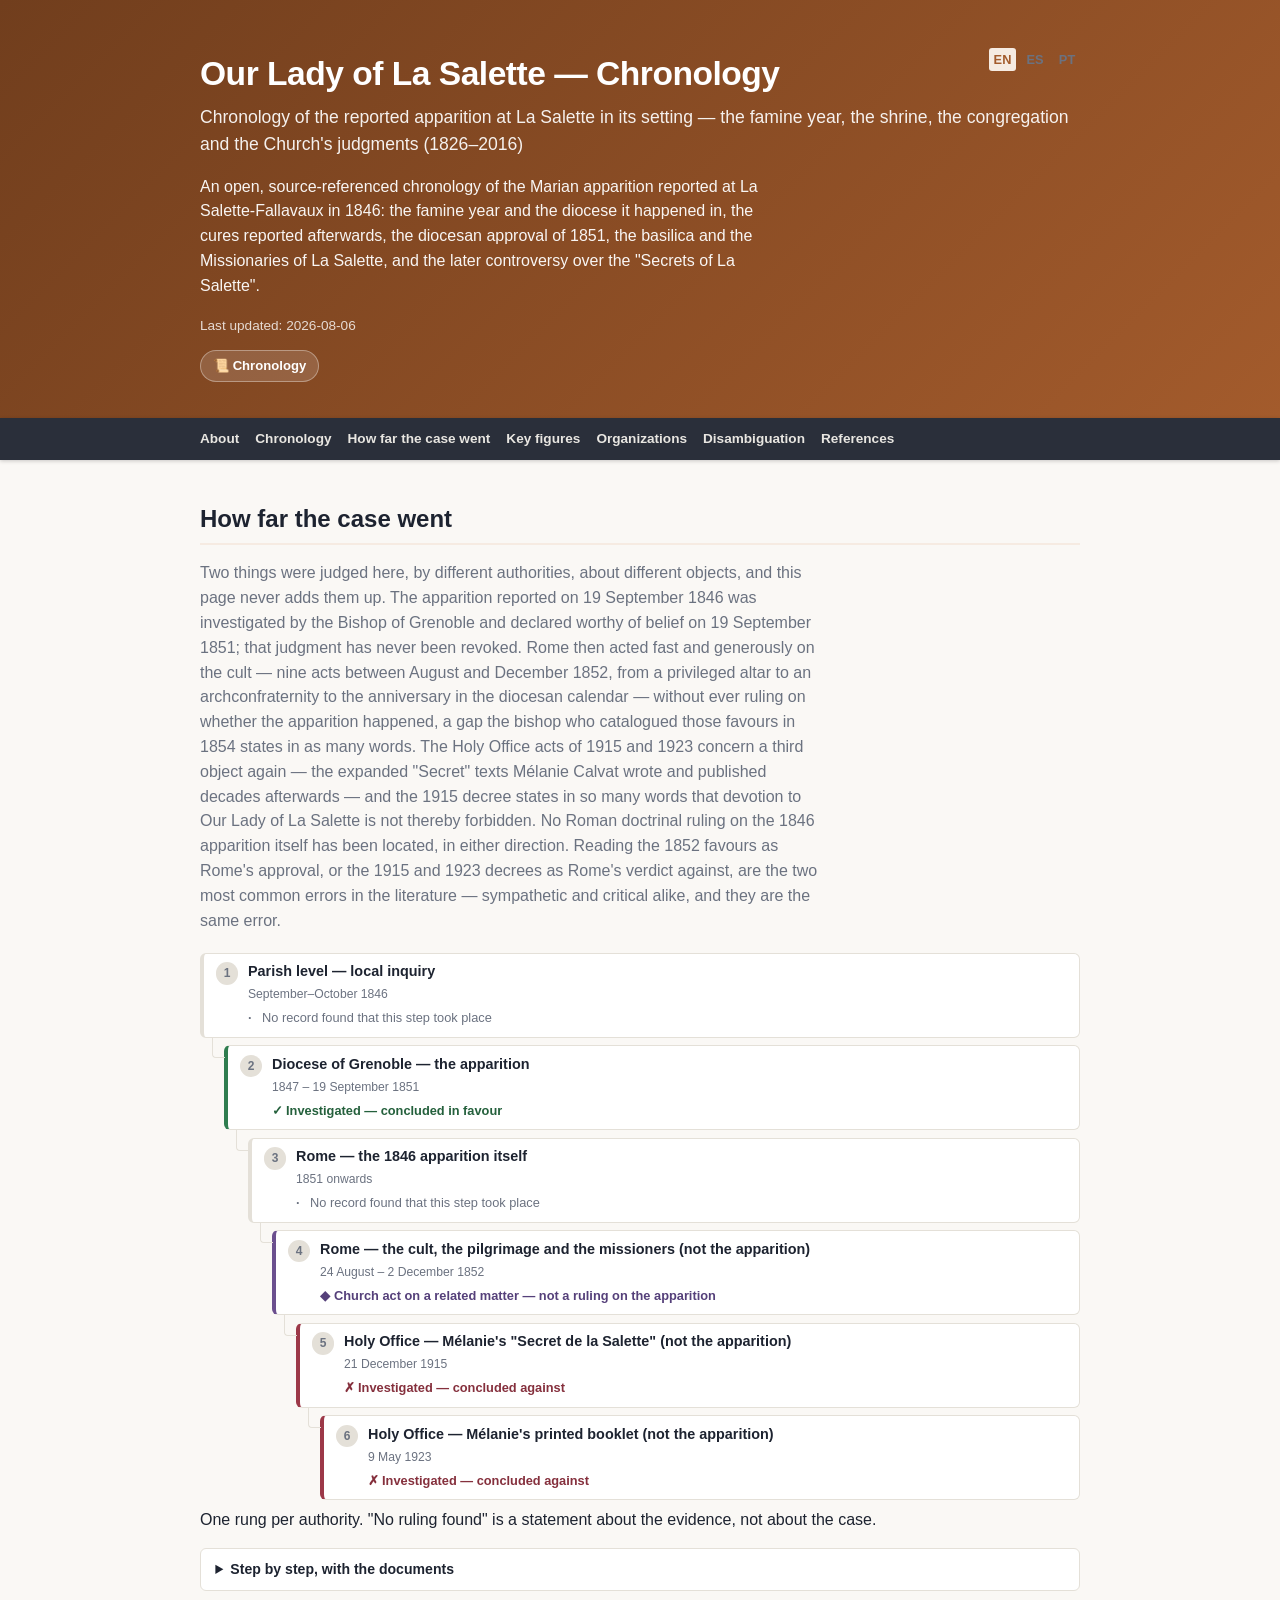
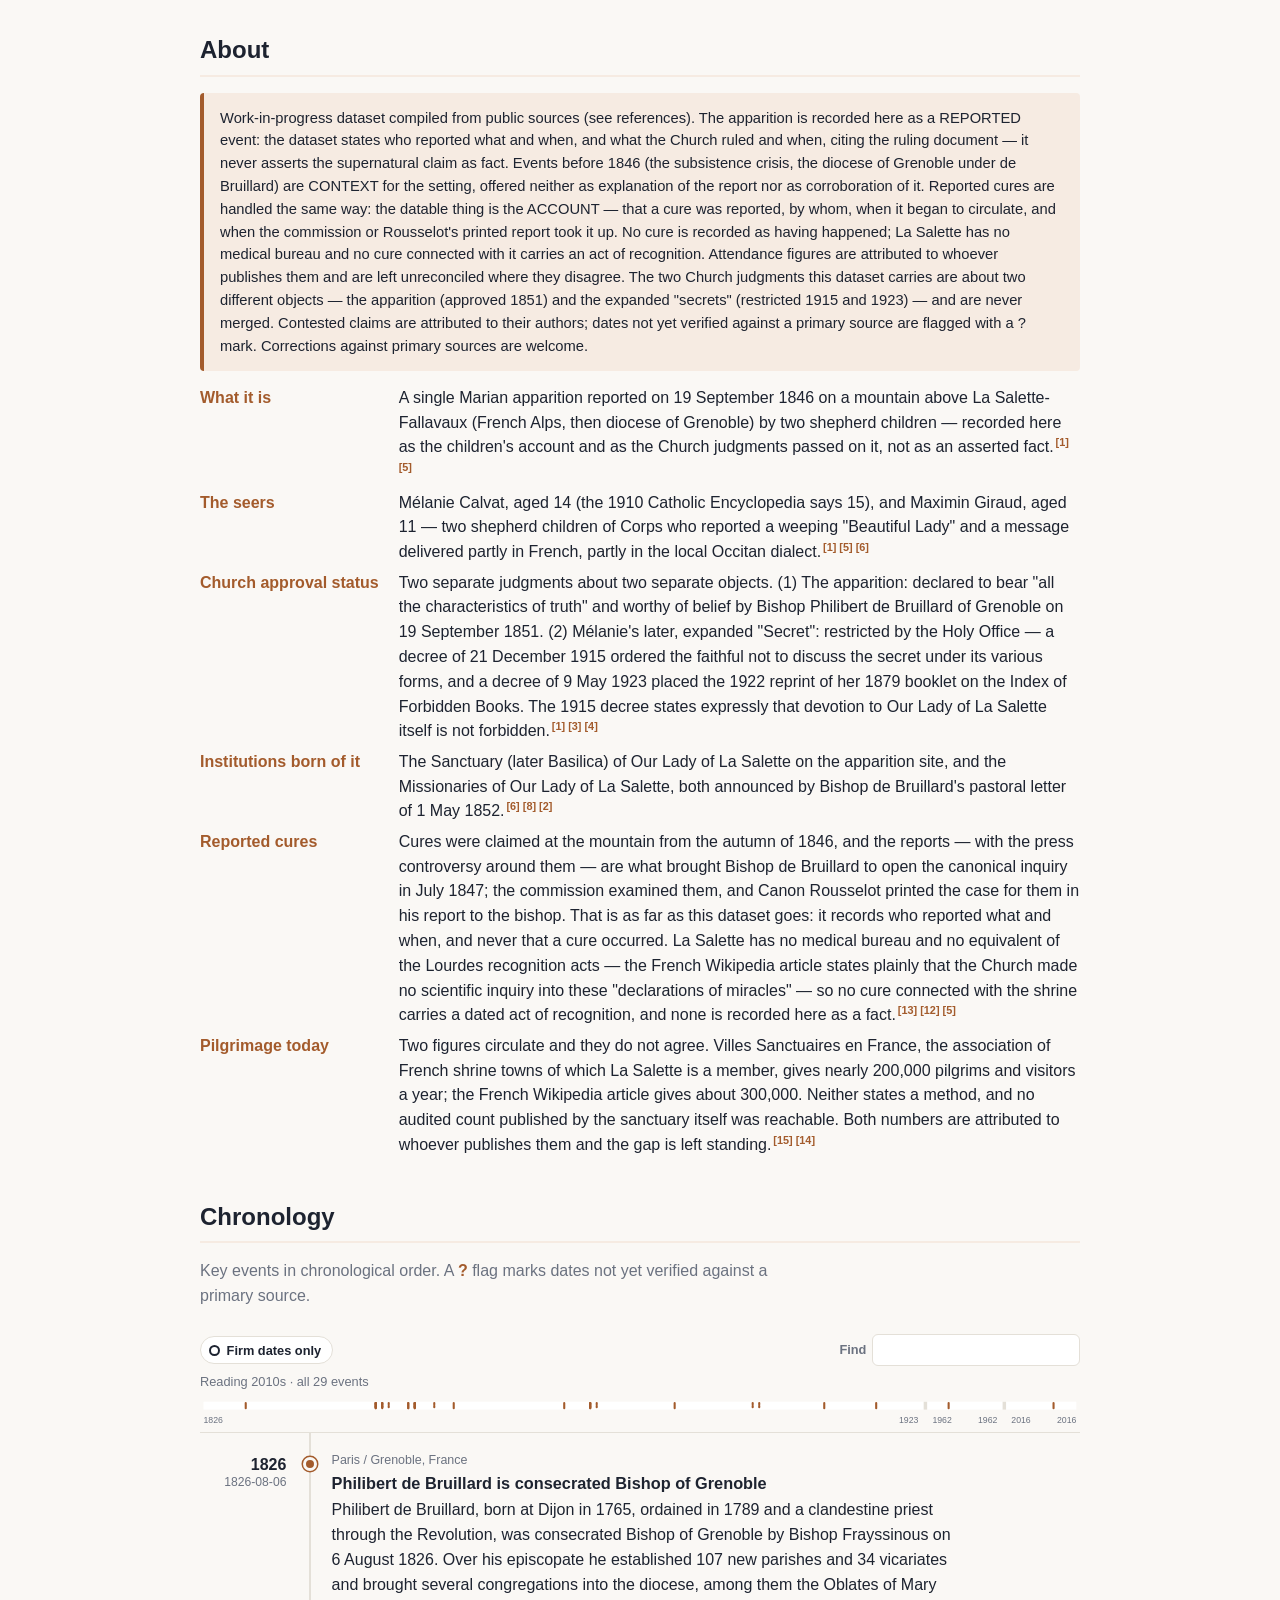
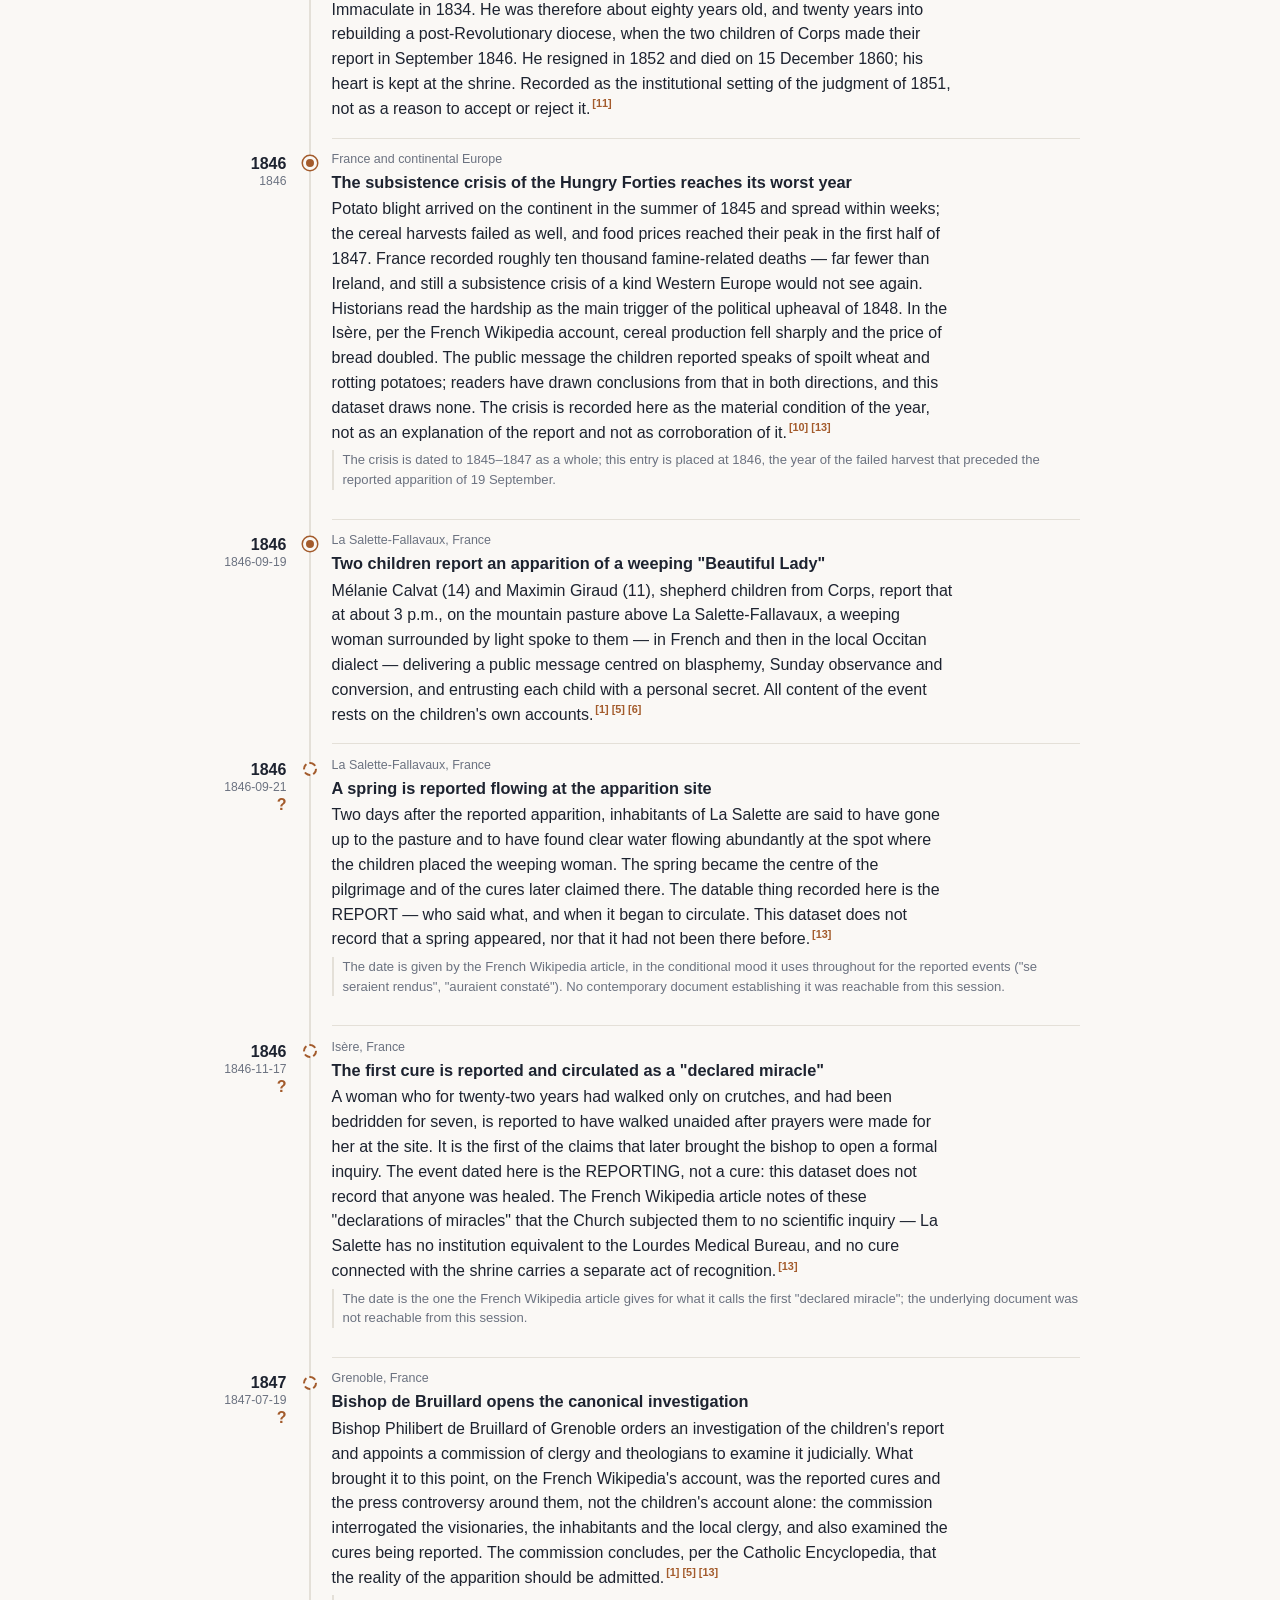
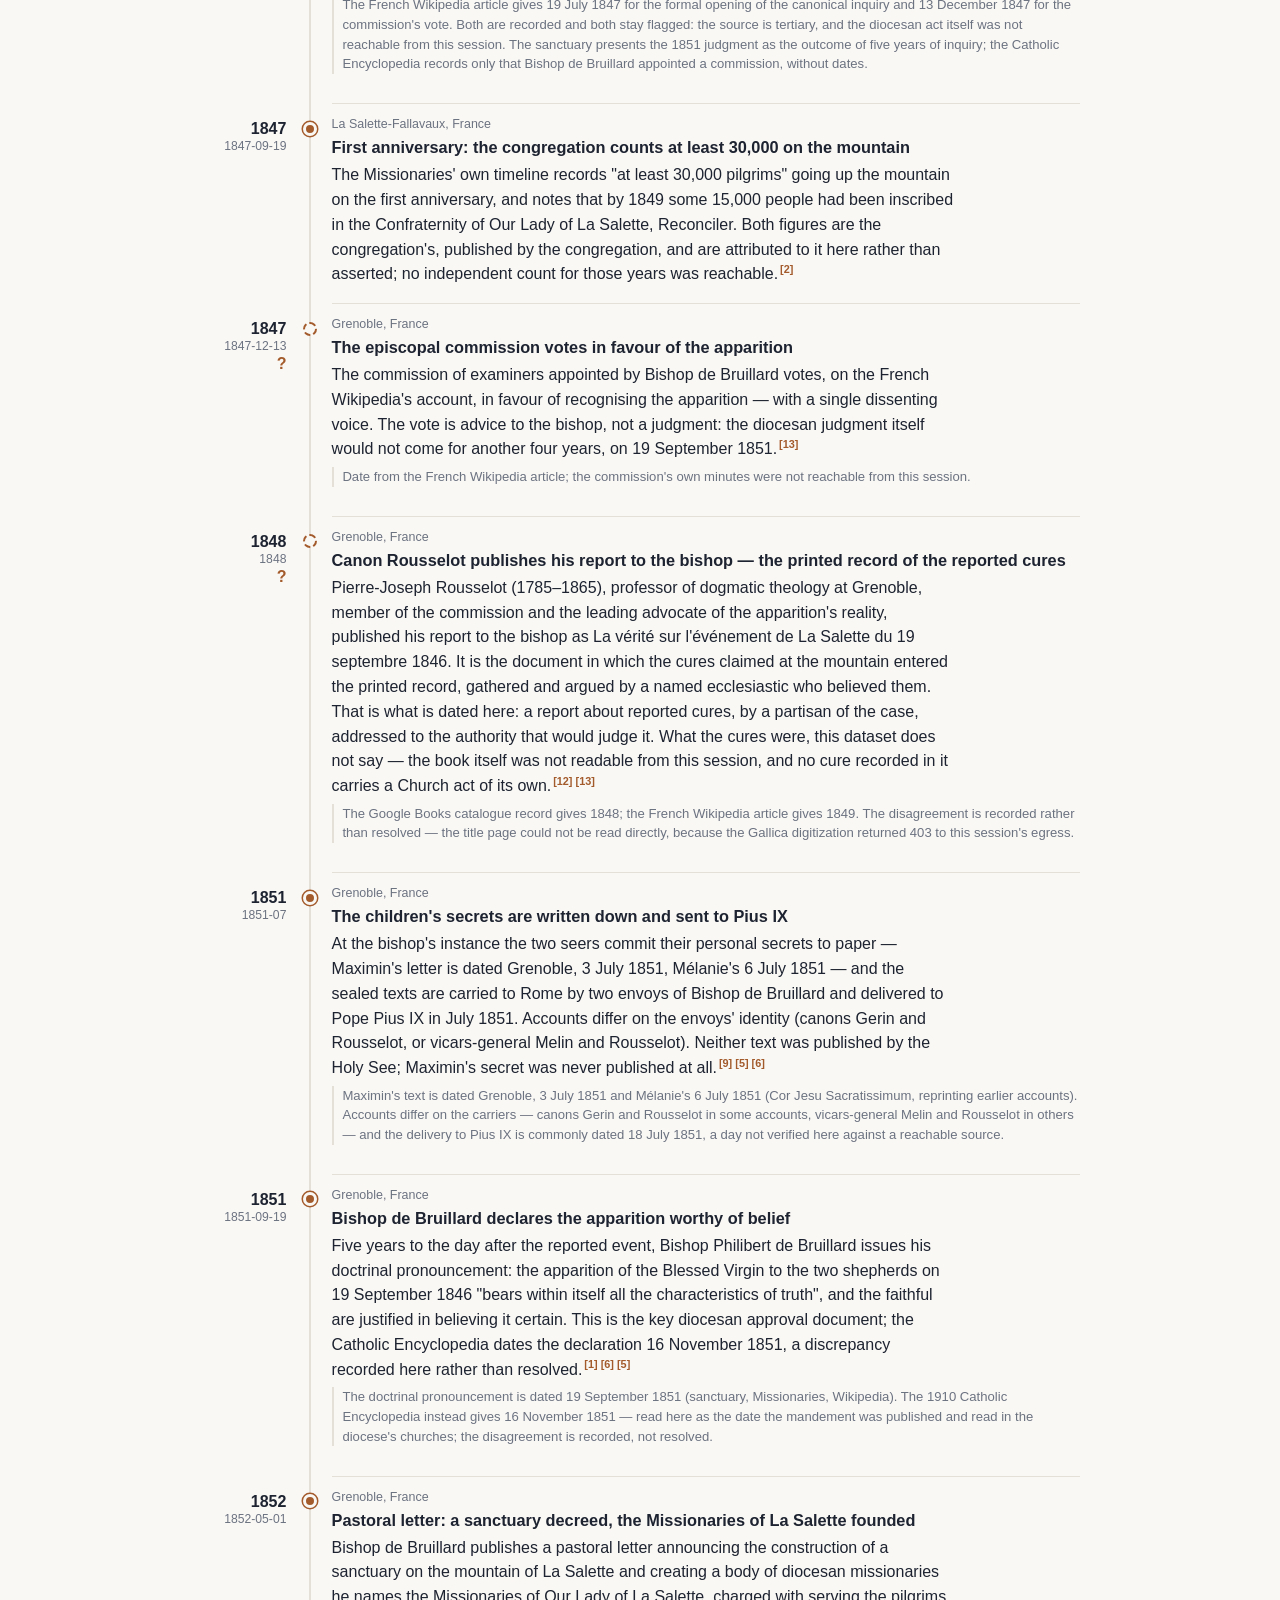
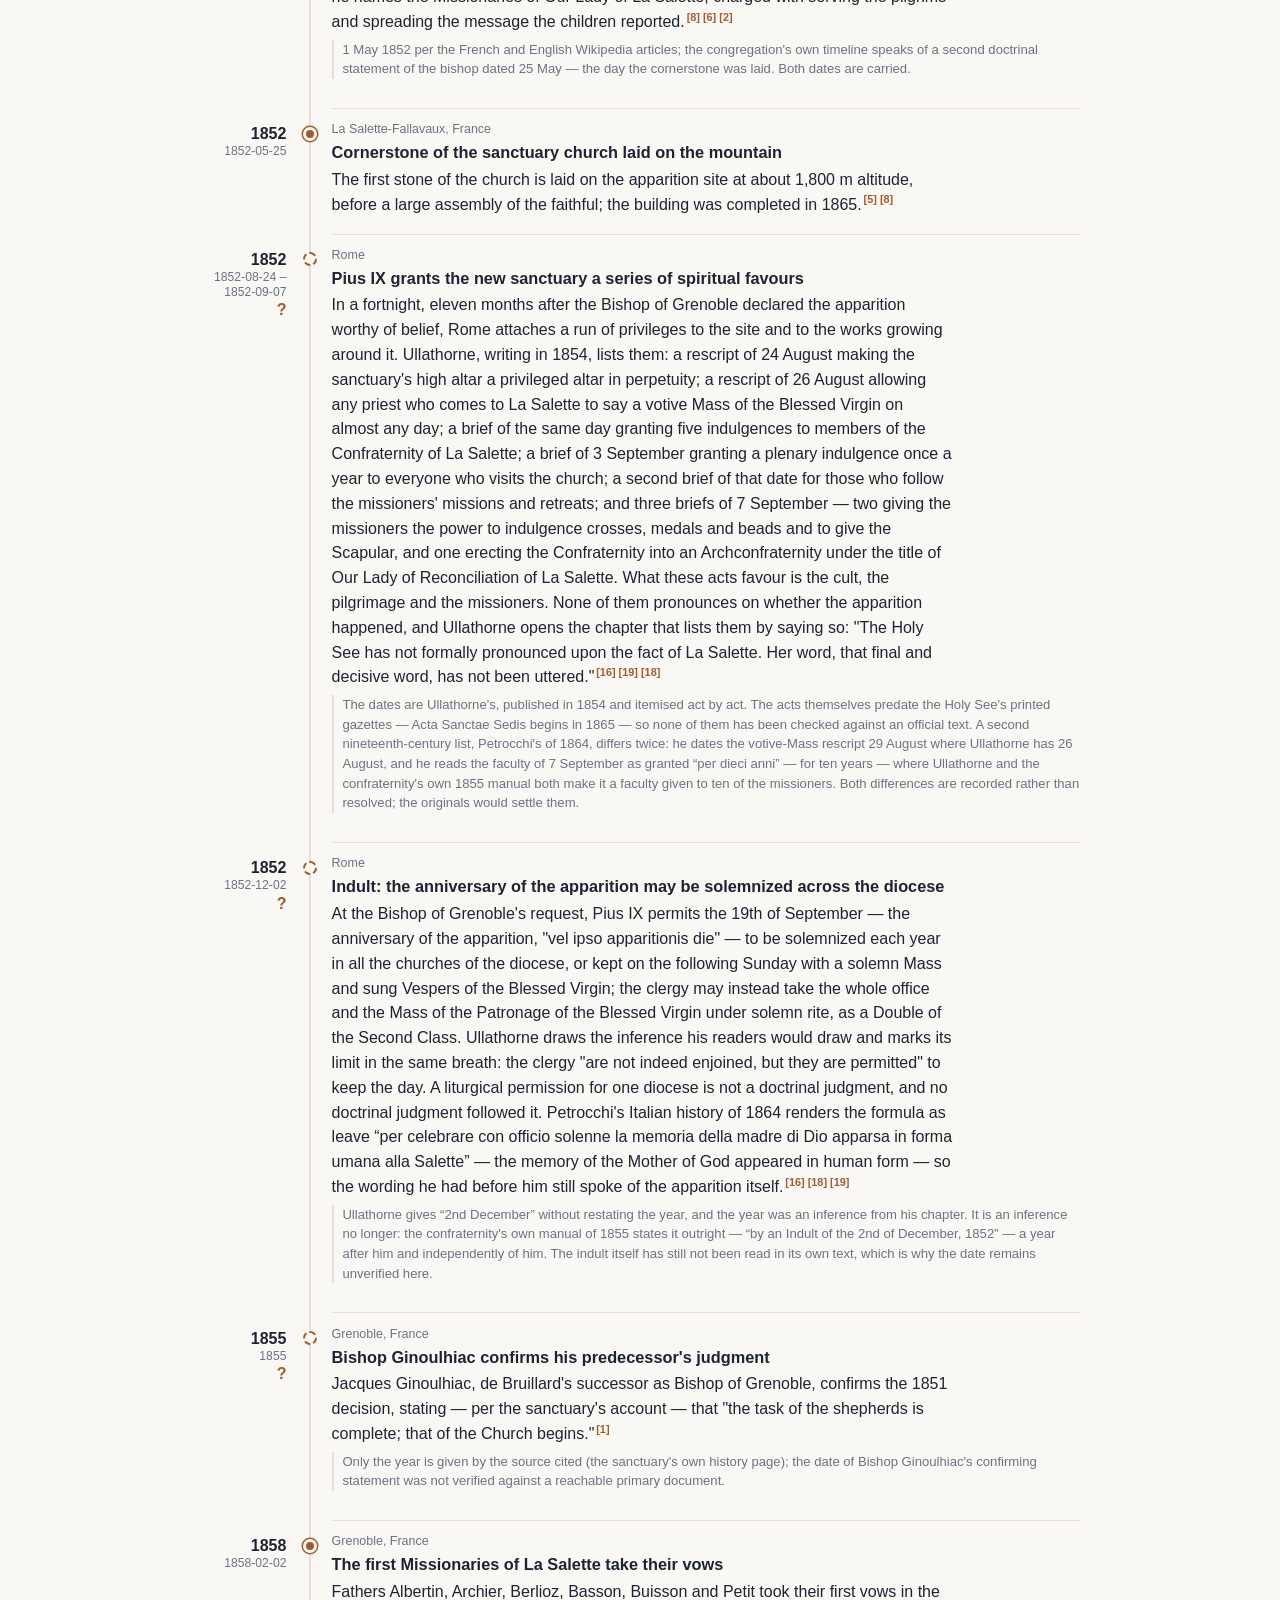
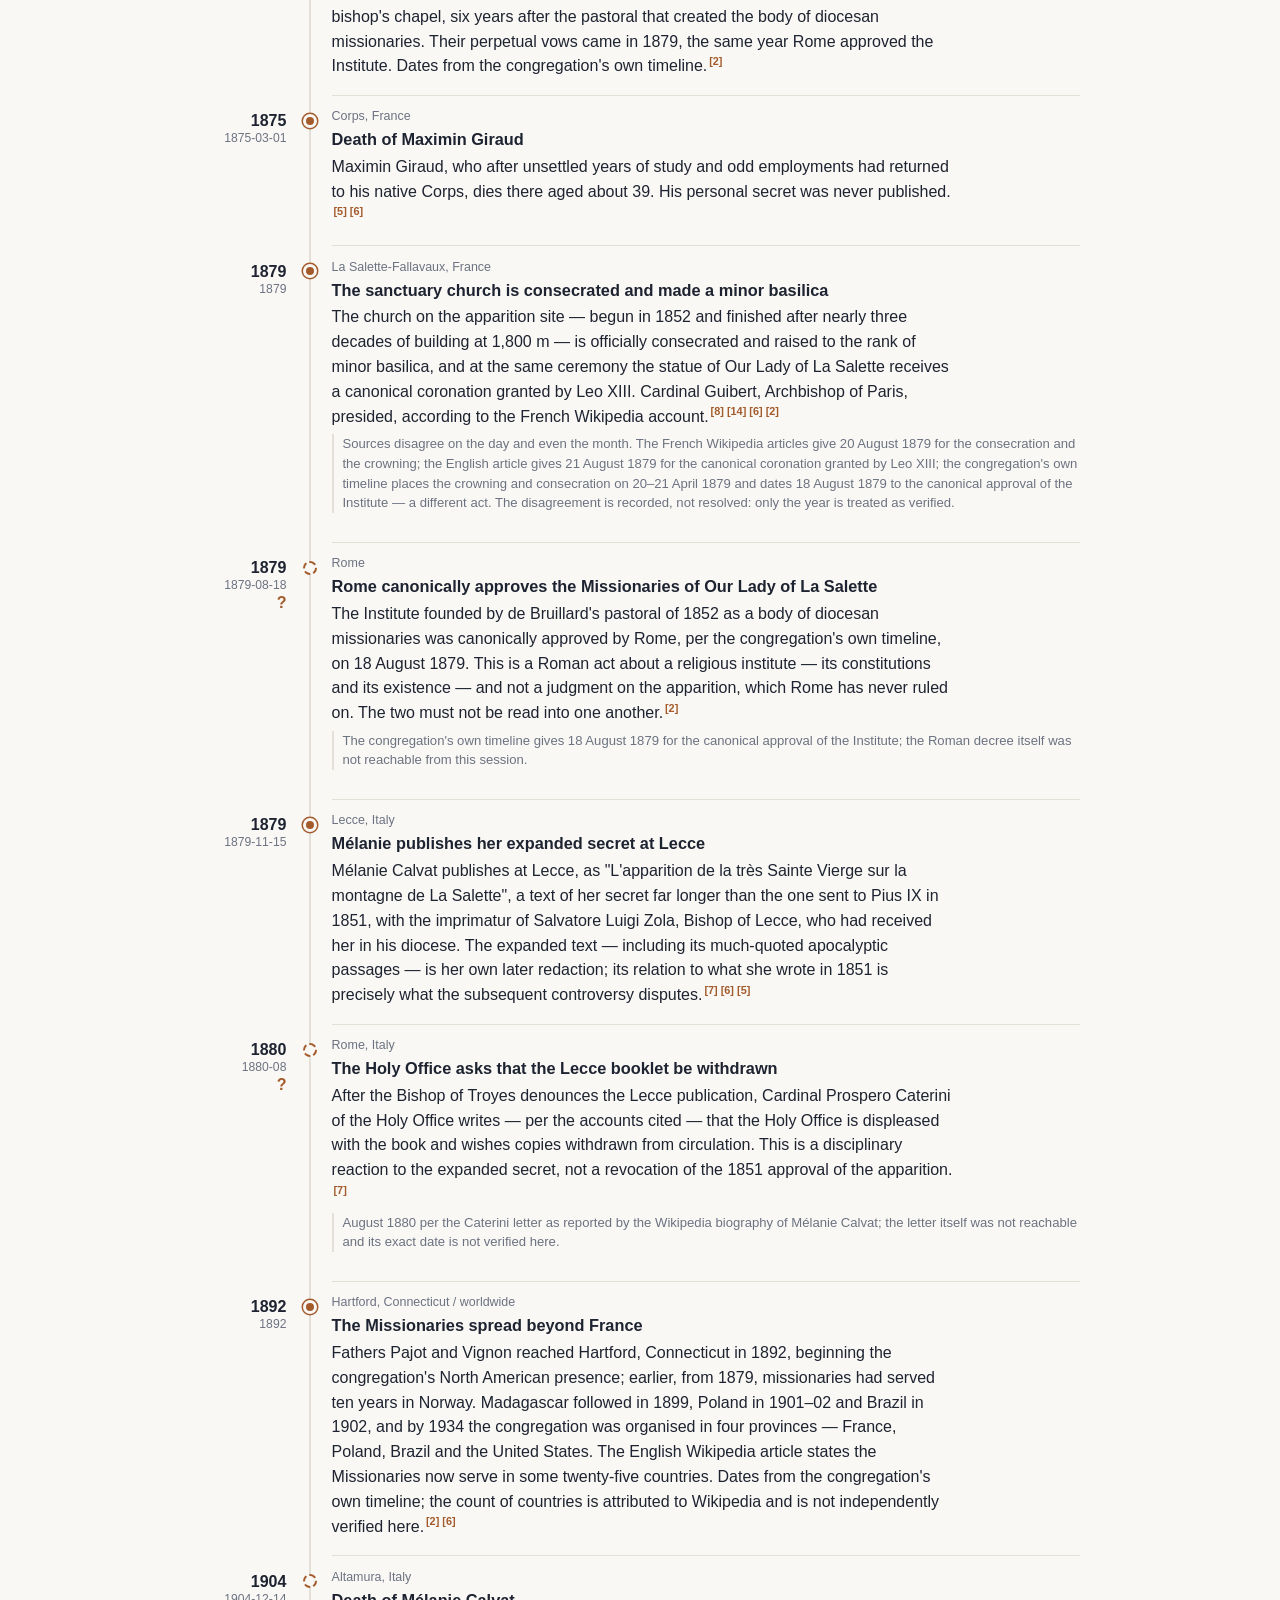
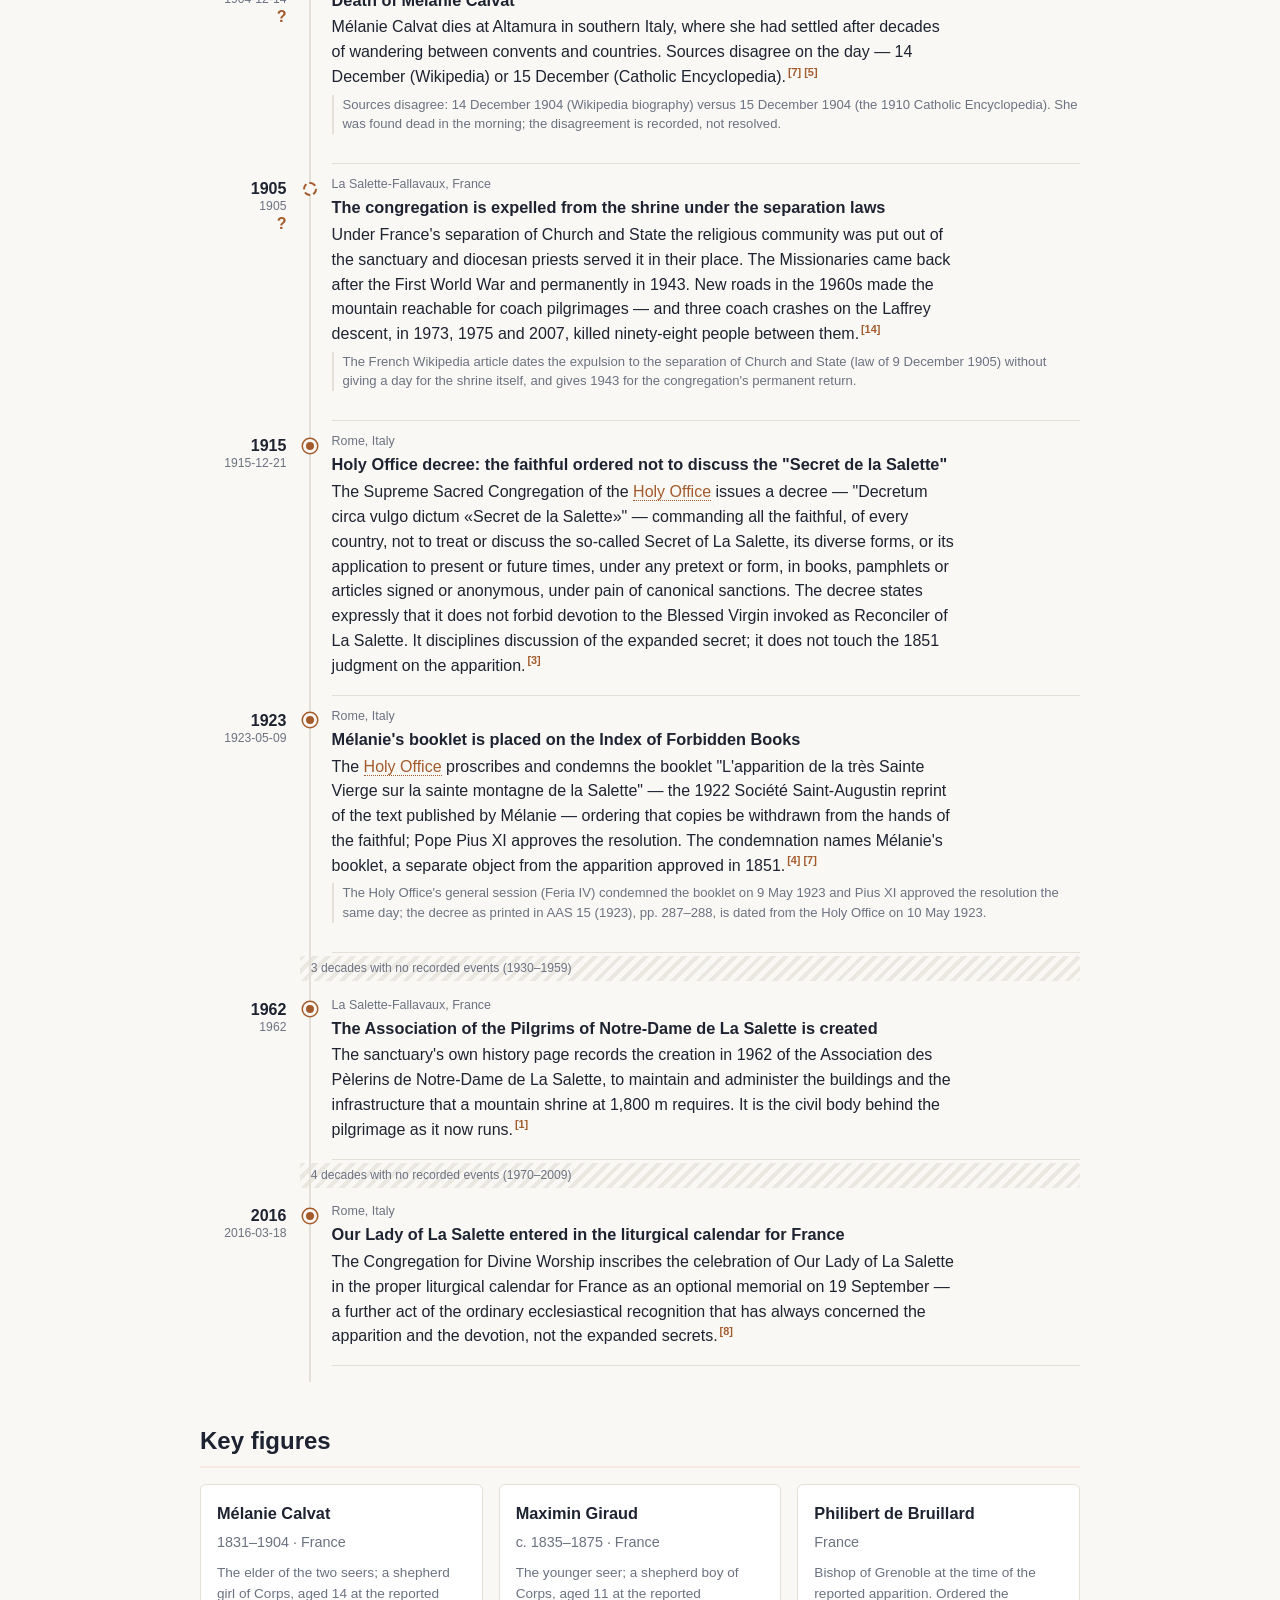
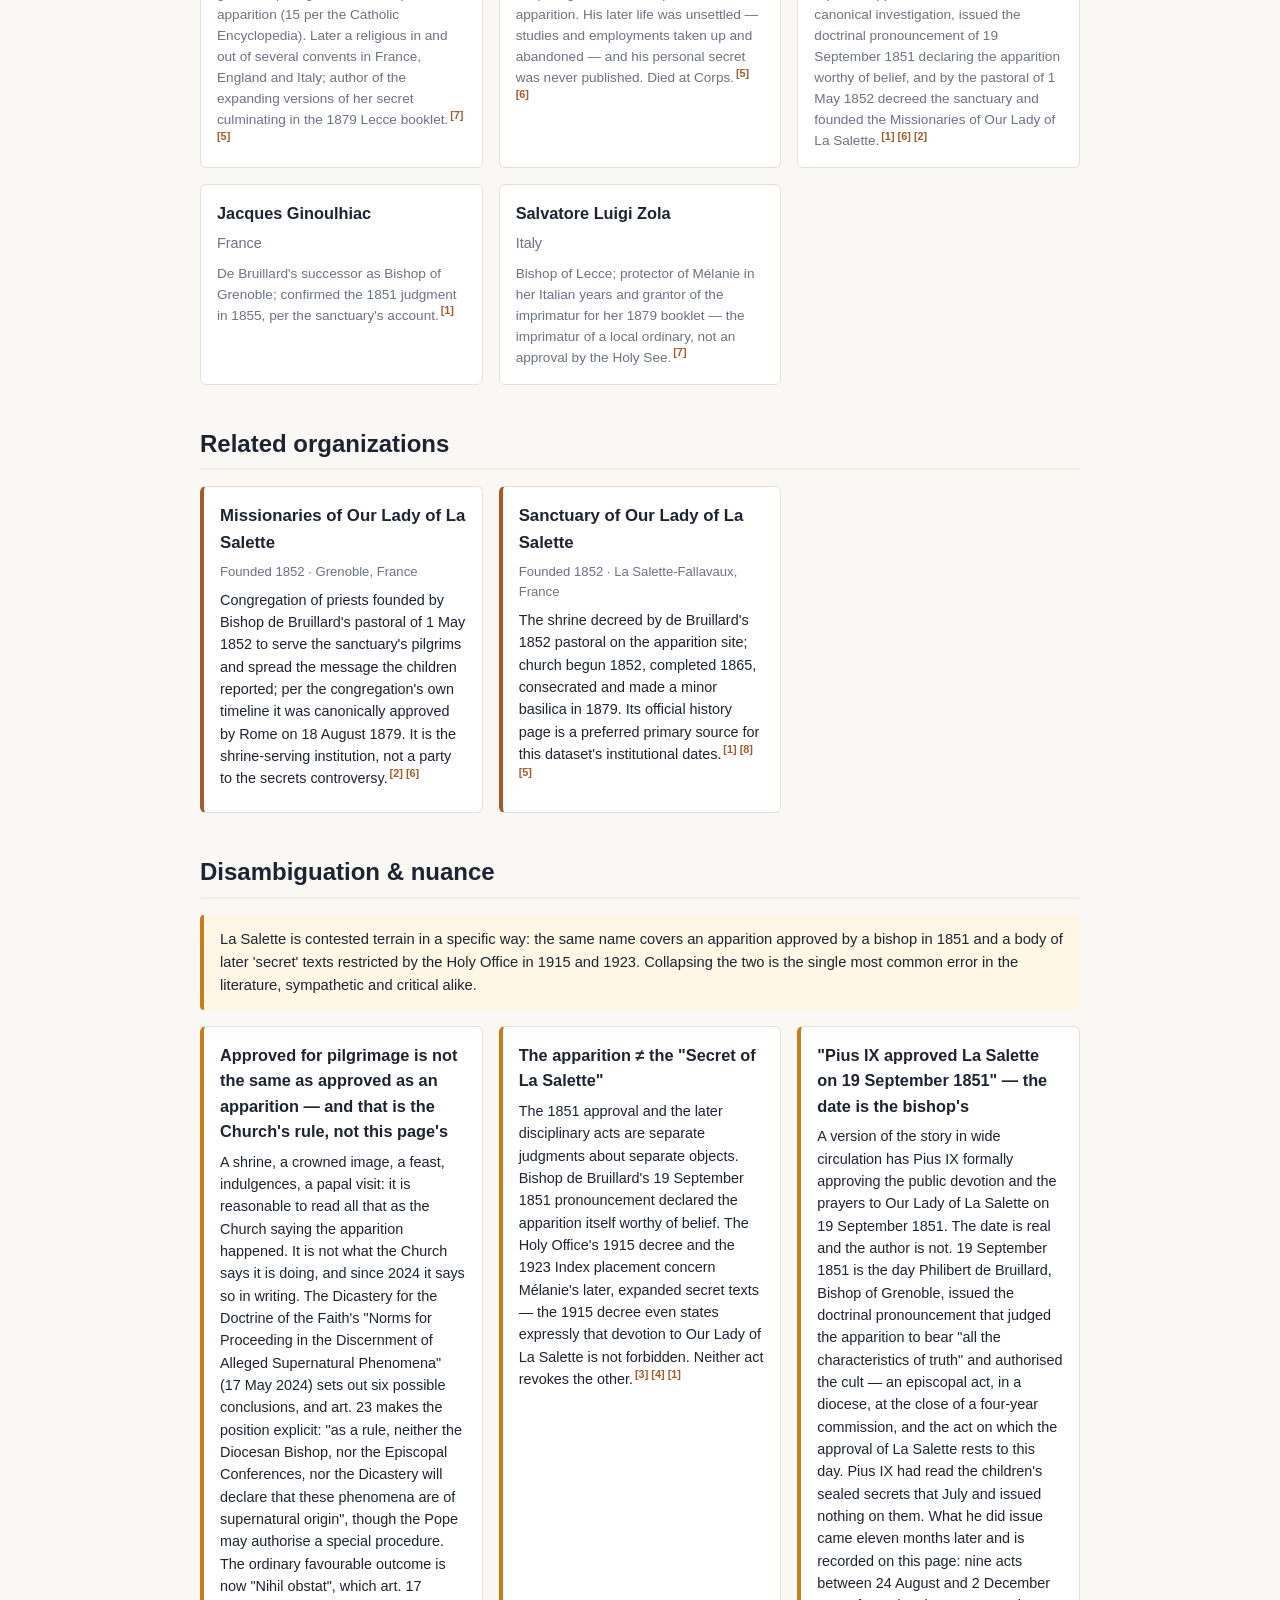
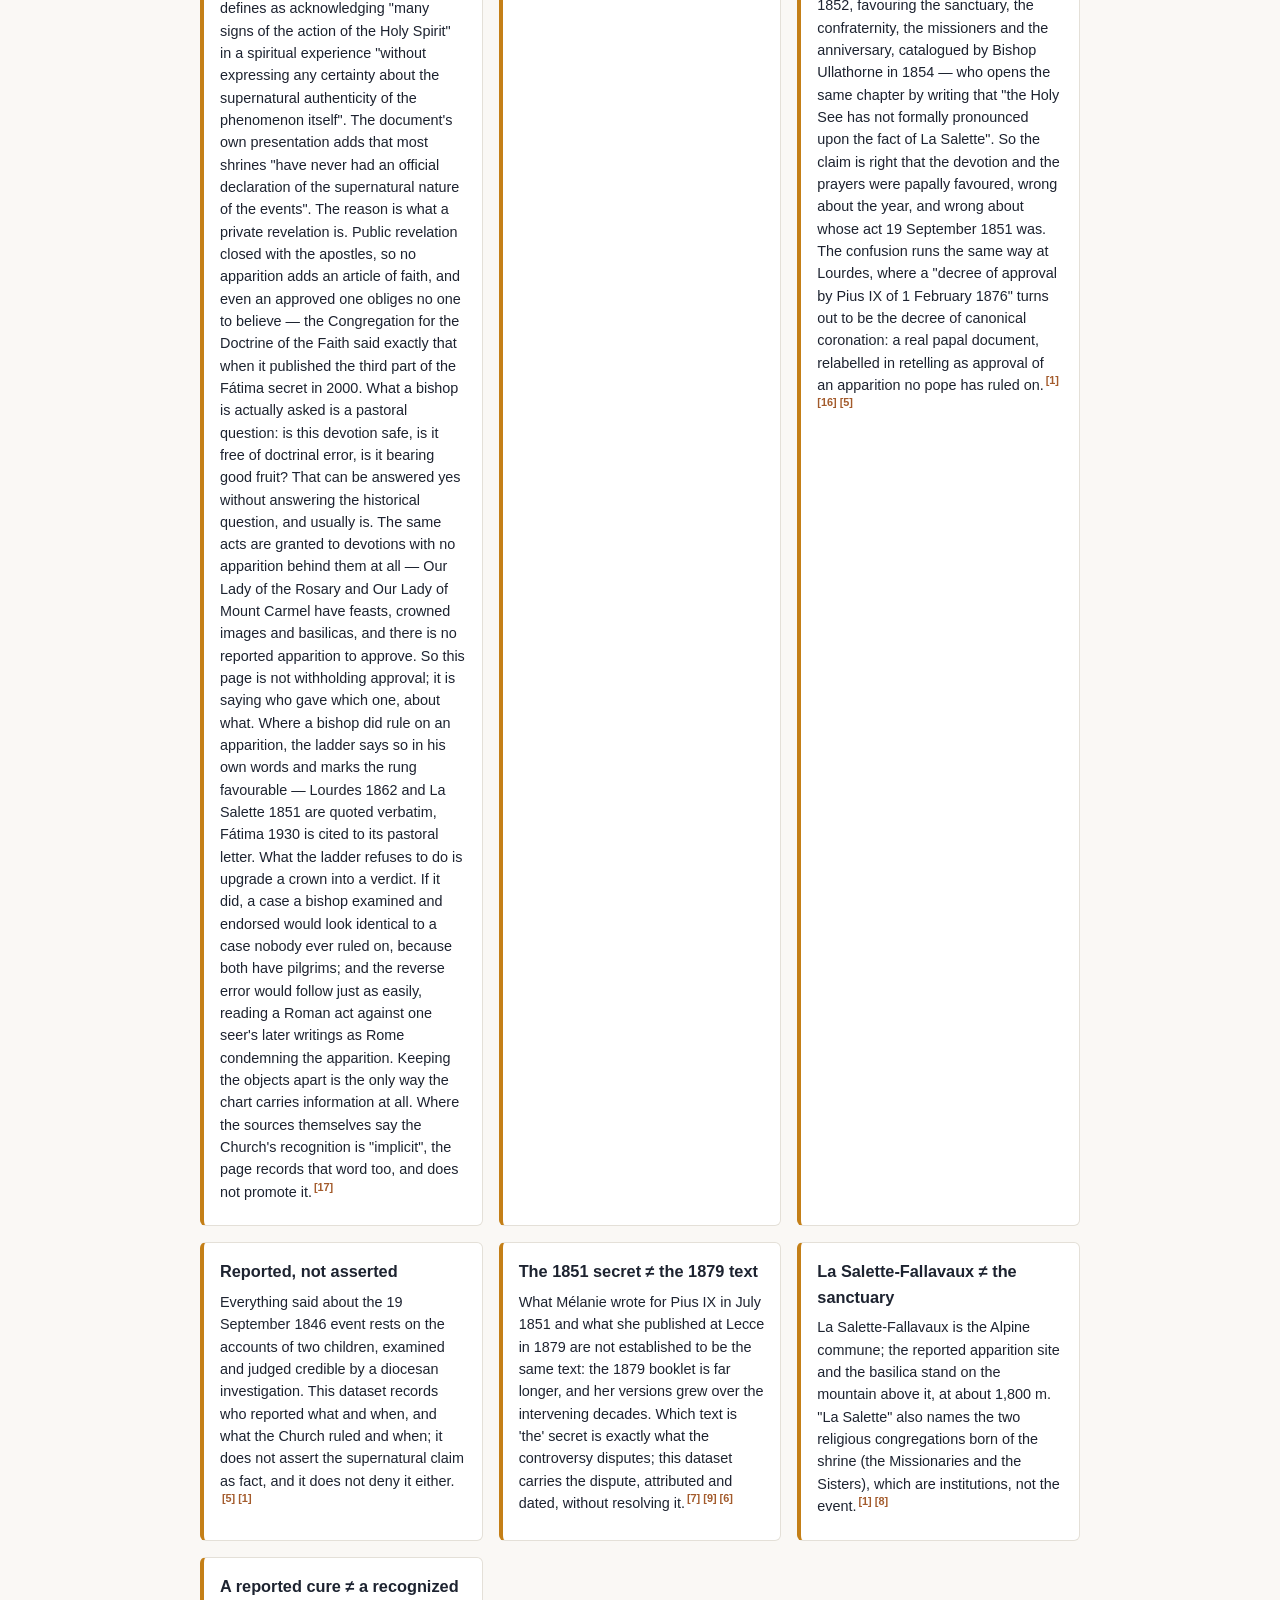
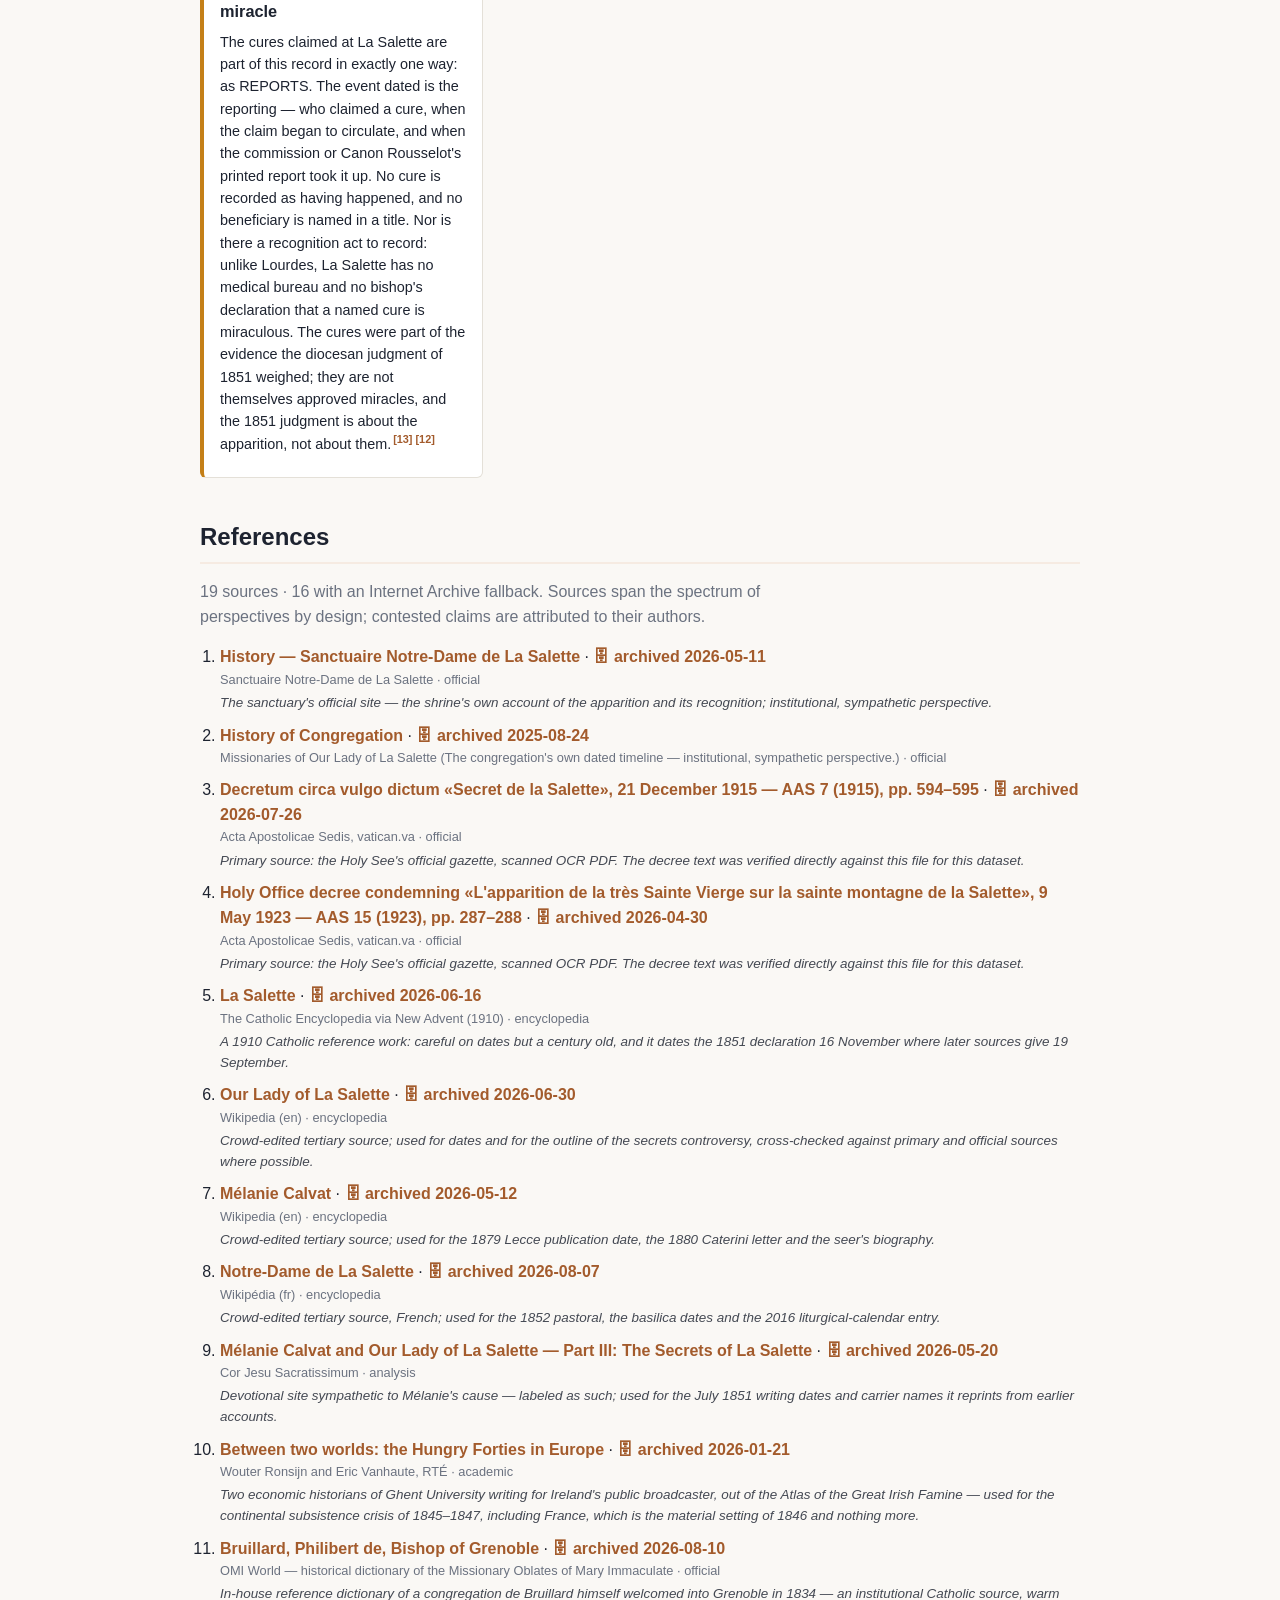
==== commit 500d5fc9: "Re-sync the river with core#111: full-width ribbon, lane palette build.js, the river style block and" ====
--- a/docs/en/index.html
+++ b/docs/en/index.html
@@ -249,10 +249,10 @@
           <label class="rv-find">Find <input type="search" autocomplete="off"></label>
           <p class="rv-status" aria-live="polite" data-all="all {n} events" data-some="{n} of {total} events shown" data-reading="Reading"></p>
         </div>
-        <svg class="rv-ribbon" viewBox="-4 0 664 29" preserveAspectRatio="xMinYMid meet" role="img" aria-label="Overview of all 29 events; long gaps in the record are drawn as breaks">
-          <rect class="rv-row" x="0" y="2" width="656" height="9"/><rect class="rv-brk" x="534" y="2" width="4" height="9"><title>3 decades with no recorded events (1930–1959)</title></rect><rect class="rv-brk" x="598" y="2" width="4" height="9"><title>4 decades with no recorded events (1970–2009)</title></rect>
-          <line class="rv-tick rv-l0" data-i="0" x1="31.2" x2="31.2" y1="3.5" y2="9.5"/><line class="rv-tick rv-l0" data-i="1" x1="127.2" x2="127.2" y1="3.5" y2="9.5"/><line class="rv-tick rv-l0" data-i="2" x1="127.2" x2="127.2" y1="3.5" y2="9.5"/><line class="rv-tick rv-l0 rv-u" data-i="3" x1="127.2" x2="127.2" y1="3.5" y2="9.5"/><line class="rv-tick rv-l0 rv-u" data-i="4" x1="127.2" x2="127.2" y1="3.5" y2="9.5"/><line class="rv-tick rv-l0 rv-u" data-i="5" x1="132" x2="132" y1="3.5" y2="9.5"/><line class="rv-tick rv-l0" data-i="6" x1="132" x2="132" y1="3.5" y2="9.5"/><line class="rv-tick rv-l0 rv-u" data-i="7" x1="132" x2="132" y1="3.5" y2="9.5"/><line class="rv-tick rv-l0 rv-u" data-i="8" x1="136.8" x2="136.8" y1="3.5" y2="9.5"/><line class="rv-tick rv-l0" data-i="9" x1="151.2" x2="151.2" y1="3.5" y2="9.5"/><line class="rv-tick rv-l0" data-i="10" x1="151.2" x2="151.2" y1="3.5" y2="9.5"/><line class="rv-tick rv-l0" data-i="11" x1="156" x2="156" y1="3.5" y2="9.5"/><line class="rv-tick rv-l0" data-i="12" x1="156" x2="156" y1="3.5" y2="9.5"/><line class="rv-tick rv-l0 rv-u" data-i="13" x1="156" x2="156" y1="3.5" y2="9.5"/><line class="rv-tick rv-l0 rv-u" data-i="14" x1="156" x2="156" y1="3.5" y2="9.5"/><line class="rv-tick rv-l0 rv-u" data-i="15" x1="170.4" x2="170.4" y1="3.5" y2="9.5"/><line class="rv-tick rv-l0" data-i="16" x1="184.8" x2="184.8" y1="3.5" y2="9.5"/><line class="rv-tick rv-l0" data-i="17" x1="266.4" x2="266.4" y1="3.5" y2="9.5"/><line class="rv-tick rv-l0" data-i="18" x1="285.6" x2="285.6" y1="3.5" y2="9.5"/><line class="rv-tick rv-l0 rv-u" data-i="19" x1="285.6" x2="285.6" y1="3.5" y2="9.5"/><line class="rv-tick rv-l0" data-i="20" x1="285.6" x2="285.6" y1="3.5" y2="9.5"/><line class="rv-tick rv-l0 rv-u" data-i="21" x1="290.4" x2="290.4" y1="3.5" y2="9.5"/><line class="rv-tick rv-l0" data-i="22" x1="348" x2="348" y1="3.5" y2="9.5"/><line class="rv-tick rv-l0 rv-u" data-i="23" x1="405.6" x2="405.6" y1="3.5" y2="9.5"/><line class="rv-tick rv-l0 rv-u" data-i="24" x1="410.4" x2="410.4" y1="3.5" y2="9.5"/><line class="rv-tick rv-l0" data-i="25" x1="458.4" x2="458.4" y1="3.5" y2="9.5"/><line class="rv-tick rv-l0" data-i="26" x1="496.8" x2="496.8" y1="3.5" y2="9.5"/><line class="rv-tick rv-l0" data-i="27" x1="556" x2="556" y1="3.5" y2="9.5"/><line class="rv-tick rv-l0" data-i="28" x1="639.2" x2="639.2" y1="3.5" y2="9.5"/>
-          <text class="rv-axis" x="0" y="26" text-anchor="start">1826</text><text class="rv-axis" x="528" y="26" text-anchor="end">1923</text><text class="rv-axis" x="544" y="26" text-anchor="start">1962</text><text class="rv-axis" x="608" y="26" text-anchor="start">2016</text><text class="rv-axis" x="656" y="26" text-anchor="end">2016</text><rect class="rv-win" x="0" y="0" width="0" height="13"/>
+        <svg class="rv-ribbon" viewBox="-4 0 1008 29" preserveAspectRatio="xMinYMid meet" role="img" aria-label="Overview of all 29 events; long gaps in the record are drawn as breaks">
+          <rect class="rv-row" x="0" y="2" width="1000" height="9"/><rect class="rv-brk" x="825.1" y="2" width="4" height="9"><title>3 decades with no recorded events (1930–1959)</title></rect><rect class="rv-brk" x="915.5" y="2" width="4" height="9"><title>4 decades with no recorded events (1970–2009)</title></rect>
+          <line class="rv-tick rv-l0" data-i="0" x1="48.4" x2="48.4" y1="3.5" y2="9.5"/><line class="rv-tick rv-l0" data-i="1" x1="197.3" x2="197.3" y1="3.5" y2="9.5"/><line class="rv-tick rv-l0" data-i="2" x1="197.3" x2="197.3" y1="3.5" y2="9.5"/><line class="rv-tick rv-l0 rv-u" data-i="3" x1="197.3" x2="197.3" y1="3.5" y2="9.5"/><line class="rv-tick rv-l0 rv-u" data-i="4" x1="197.3" x2="197.3" y1="3.5" y2="9.5"/><line class="rv-tick rv-l0 rv-u" data-i="5" x1="204.8" x2="204.8" y1="3.5" y2="9.5"/><line class="rv-tick rv-l0" data-i="6" x1="204.8" x2="204.8" y1="3.5" y2="9.5"/><line class="rv-tick rv-l0 rv-u" data-i="7" x1="204.8" x2="204.8" y1="3.5" y2="9.5"/><line class="rv-tick rv-l0 rv-u" data-i="8" x1="212.2" x2="212.2" y1="3.5" y2="9.5"/><line class="rv-tick rv-l0" data-i="9" x1="234.6" x2="234.6" y1="3.5" y2="9.5"/><line class="rv-tick rv-l0" data-i="10" x1="234.6" x2="234.6" y1="3.5" y2="9.5"/><line class="rv-tick rv-l0" data-i="11" x1="242" x2="242" y1="3.5" y2="9.5"/><line class="rv-tick rv-l0" data-i="12" x1="242" x2="242" y1="3.5" y2="9.5"/><line class="rv-tick rv-l0 rv-u" data-i="13" x1="242" x2="242" y1="3.5" y2="9.5"/><line class="rv-tick rv-l0 rv-u" data-i="14" x1="242" x2="242" y1="3.5" y2="9.5"/><line class="rv-tick rv-l0 rv-u" data-i="15" x1="264.4" x2="264.4" y1="3.5" y2="9.5"/><line class="rv-tick rv-l0" data-i="16" x1="286.7" x2="286.7" y1="3.5" y2="9.5"/><line class="rv-tick rv-l0" data-i="17" x1="413.3" x2="413.3" y1="3.5" y2="9.5"/><line class="rv-tick rv-l0" data-i="18" x1="443.1" x2="443.1" y1="3.5" y2="9.5"/><line class="rv-tick rv-l0 rv-u" data-i="19" x1="443.1" x2="443.1" y1="3.5" y2="9.5"/><line class="rv-tick rv-l0" data-i="20" x1="443.1" x2="443.1" y1="3.5" y2="9.5"/><line class="rv-tick rv-l0 rv-u" data-i="21" x1="450.5" x2="450.5" y1="3.5" y2="9.5"/><line class="rv-tick rv-l0" data-i="22" x1="539.8" x2="539.8" y1="3.5" y2="9.5"/><line class="rv-tick rv-l0 rv-u" data-i="23" x1="629.2" x2="629.2" y1="3.5" y2="9.5"/><line class="rv-tick rv-l0 rv-u" data-i="24" x1="636.7" x2="636.7" y1="3.5" y2="9.5"/><line class="rv-tick rv-l0" data-i="25" x1="711.2" x2="711.2" y1="3.5" y2="9.5"/><line class="rv-tick rv-l0" data-i="26" x1="770.7" x2="770.7" y1="3.5" y2="9.5"/><line class="rv-tick rv-l0" data-i="27" x1="853.7" x2="853.7" y1="3.5" y2="9.5"/><line class="rv-tick rv-l0" data-i="28" x1="973.9" x2="973.9" y1="3.5" y2="9.5"/>
+          <text class="rv-axis" x="0" y="26" text-anchor="start">1826</text><text class="rv-axis" x="819.1" y="26" text-anchor="end">1923</text><text class="rv-axis" x="835.1" y="26" text-anchor="start">1962</text><text class="rv-axis" x="909.5" y="26" text-anchor="end">1962</text><text class="rv-axis" x="925.5" y="26" text-anchor="start">2016</text><text class="rv-axis" x="1000" y="26" text-anchor="end">2016</text><rect class="rv-win" x="0" y="0" width="0" height="13"/>
         </svg>
       </div>
       <ol class="rv-list" style="--lanes:1">
--- a/docs/styles.css
+++ b/docs/styles.css
@@ -553,18 +553,21 @@
 
 /* ---------------------------------------------------------------------------
    Time river (core#108): the chronology as lane tracks, opt-in with
-   meta.layout "river". Lane 0 is the site accent; the others are fixed hues
-   chosen to stay apart from each other and readable on the light ground.
+   meta.layout "river". A single-track river takes the site accent. With a
+   lane taxonomy (.rv-lanes) every lane takes a fixed hue from one palette,
+   chosen to stay apart from each other and readable on the light ground; a
+   site accent could otherwise land next to one of them (rcc: rose on rose).
    --------------------------------------------------------------------------- */
 .river { --rv-tw: 20px; --rv-yw: 5.6rem; --rv-top: 2.6rem; }
 .rv-l0 { --c: var(--accent); }
+.rv-lanes .rv-l0 { --c: #4338a0; }
 .rv-l1 { --c: #13776d; }
 .rv-l2 { --c: #a8620f; }
-.rv-l3 { --c: #b03a5b; }
-.rv-l4 { --c: #3f6ea8; }
-.rv-l5 { --c: #6b7a1f; }
-.rv-l6 { --c: #7d3c98; }
-.rv-l7 { --c: #8a5a44; }
+.rv-l3 { --c: #b0306a; }
+.rv-l4 { --c: #2f7fb5; }
+.rv-l5 { --c: #5e7a1a; }
+.rv-l6 { --c: #8a5a44; }
+.rv-l7 { --c: #555f6d; }
 .rv-bar { background: var(--bg); padding: .6rem 0 .4rem; border-bottom: 1px solid var(--line); display: grid; gap: .5rem; z-index: 5; }
 @media (min-width: 700px) and (min-height: 640px) { .rv-bar { position: sticky; top: var(--rv-top); } }
 .rv-controls { display: flex; flex-wrap: wrap; gap: .4rem .5rem; align-items: center; }
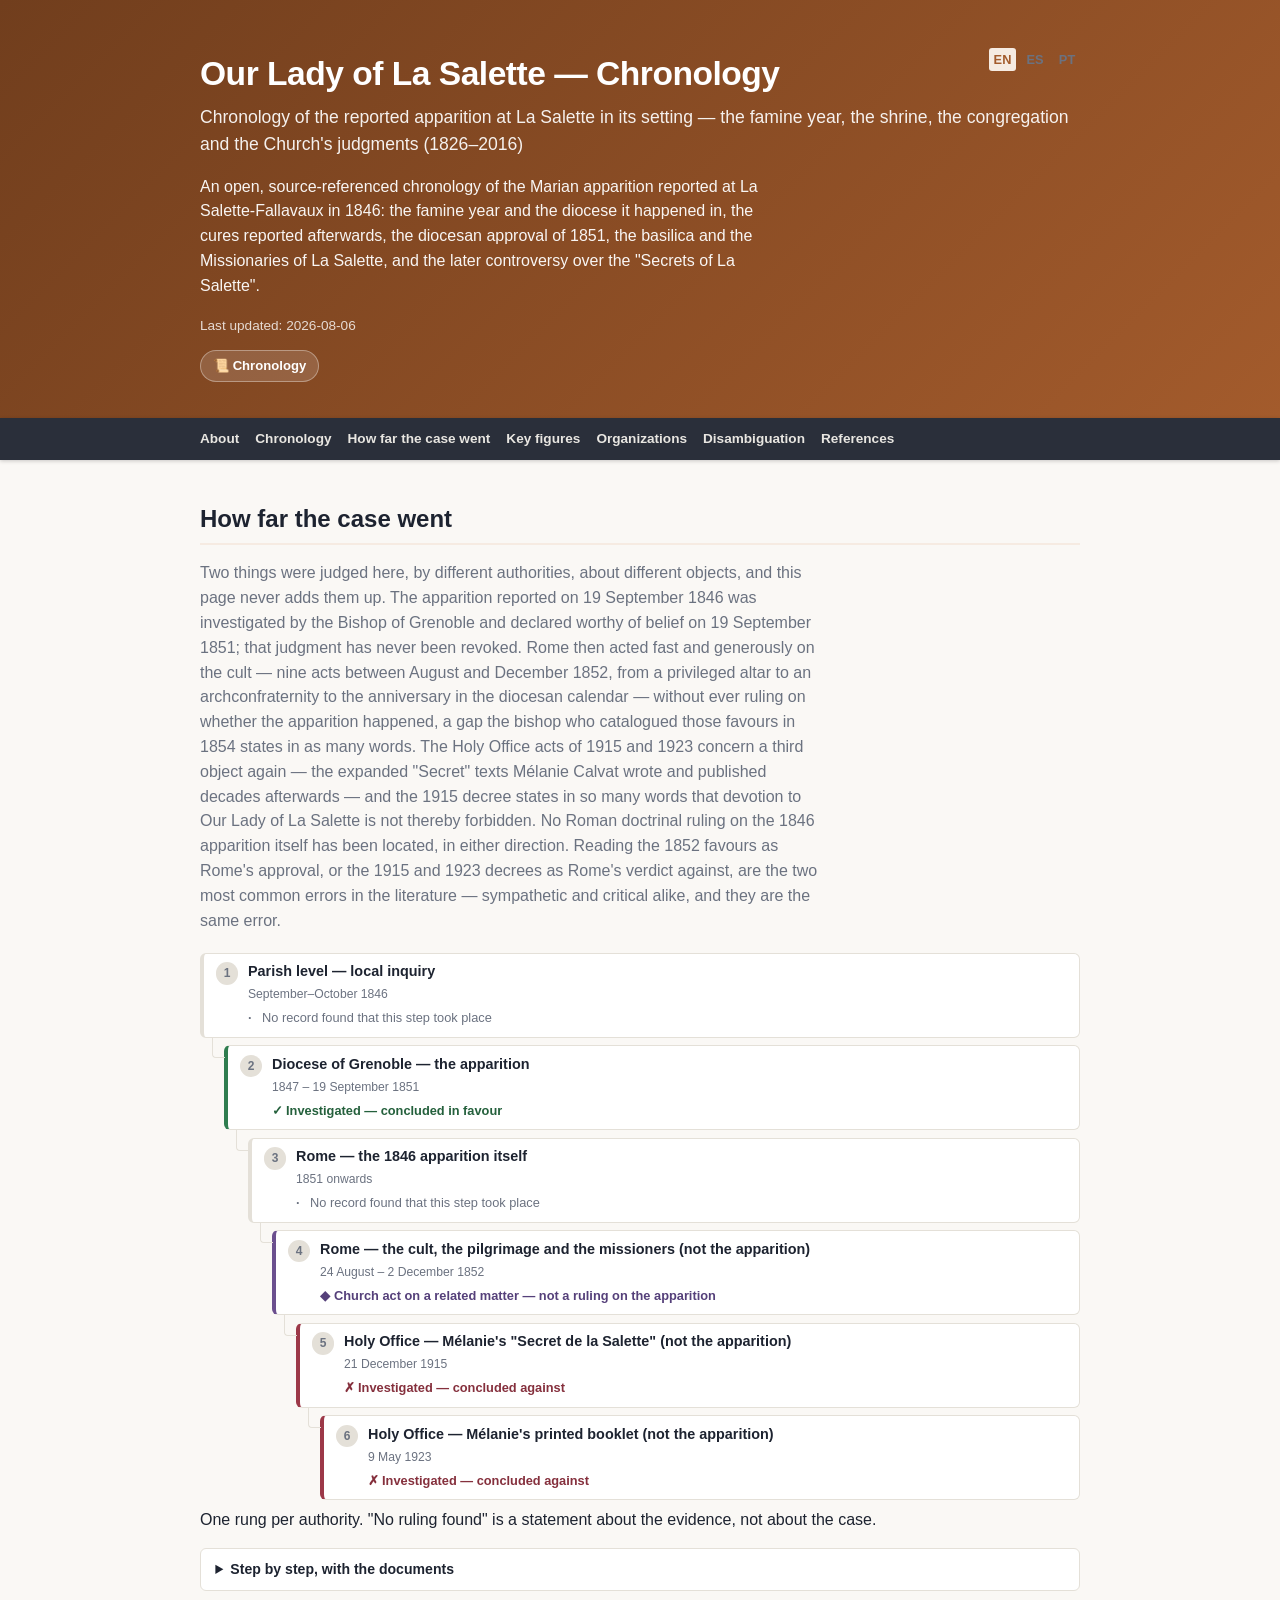
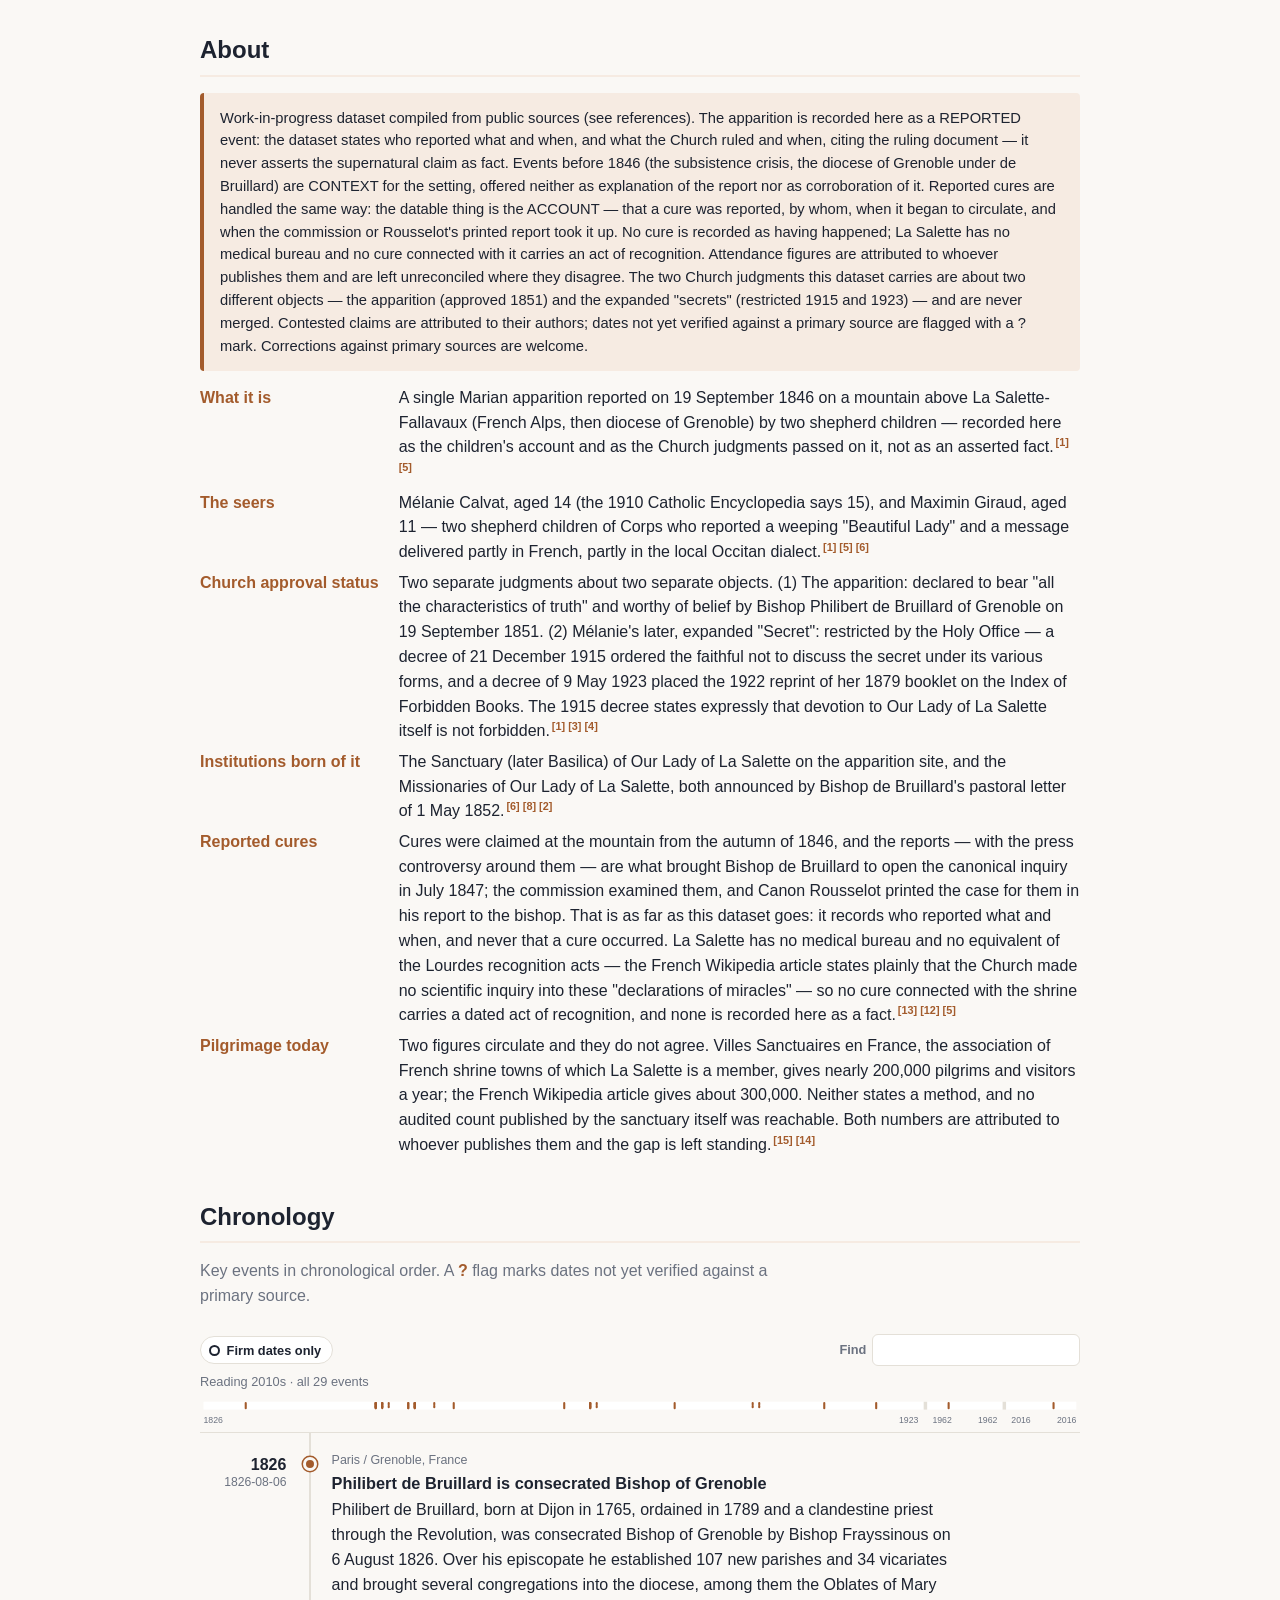
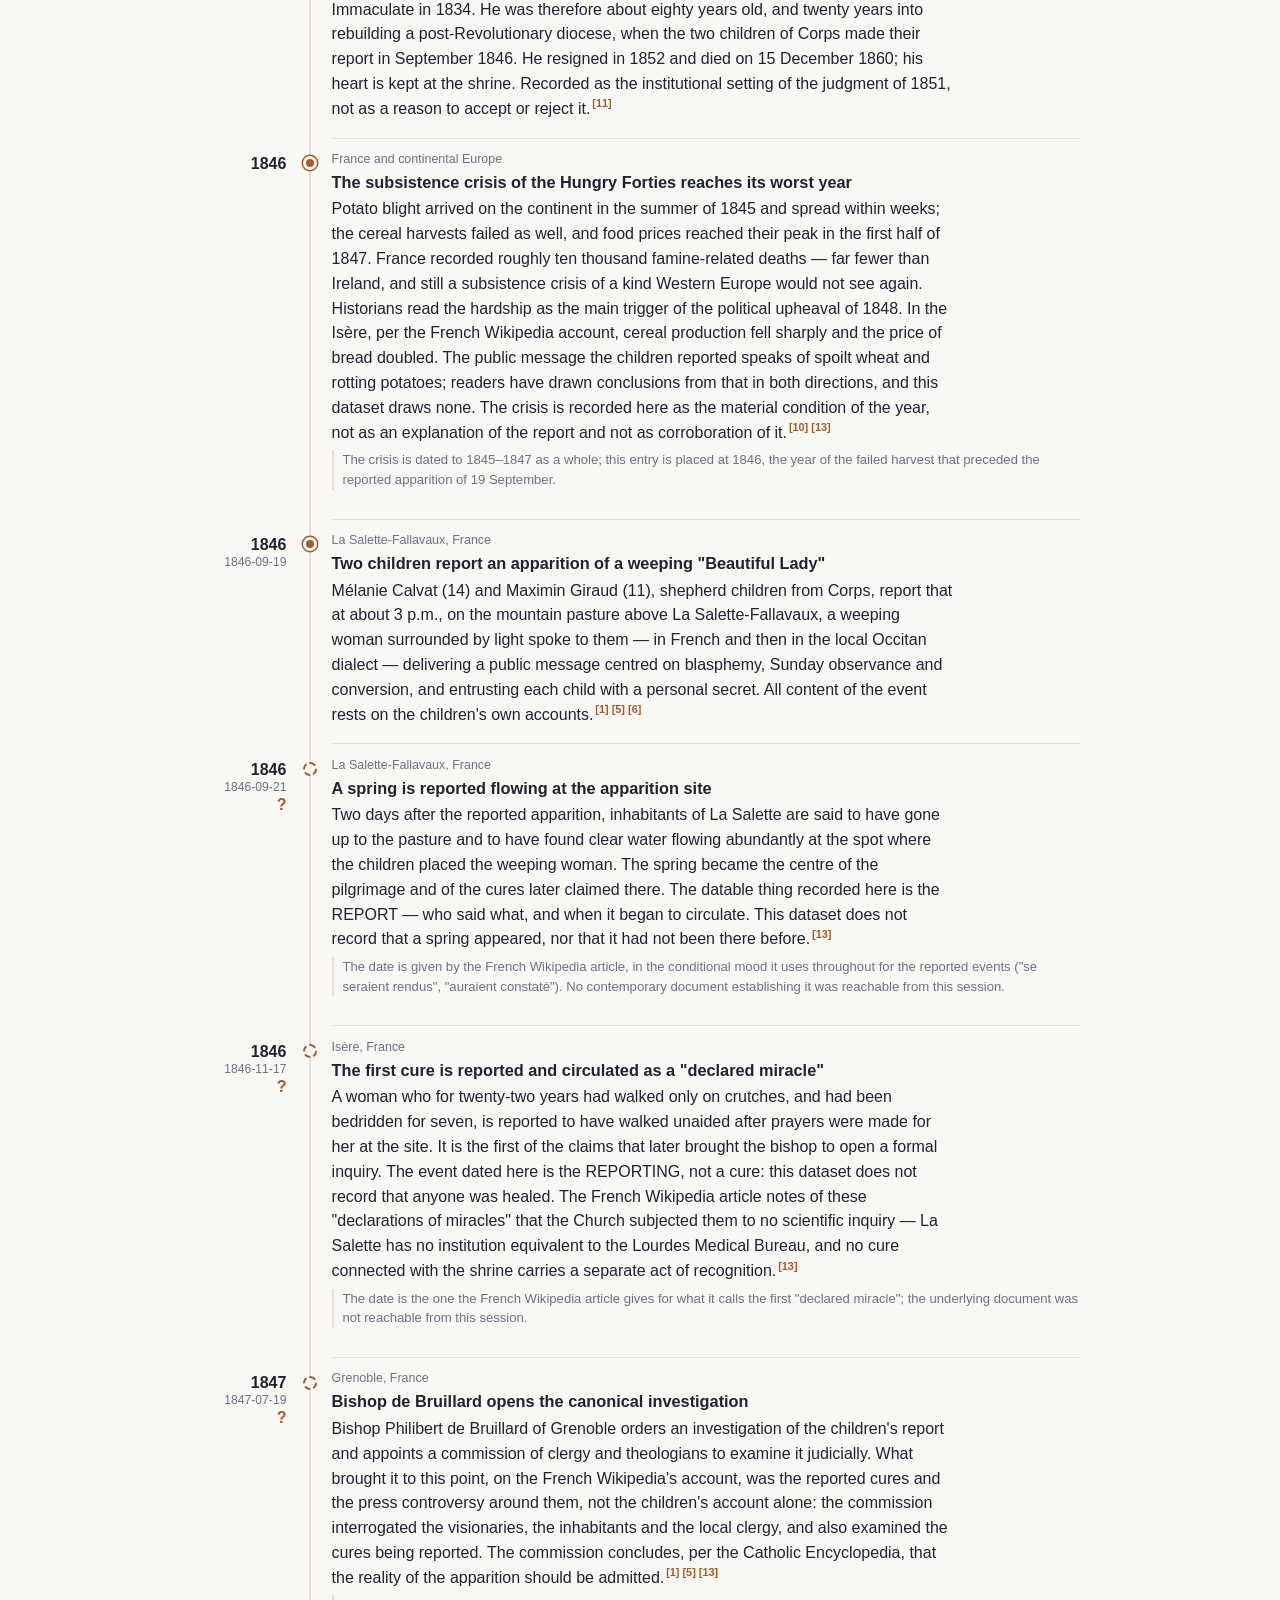
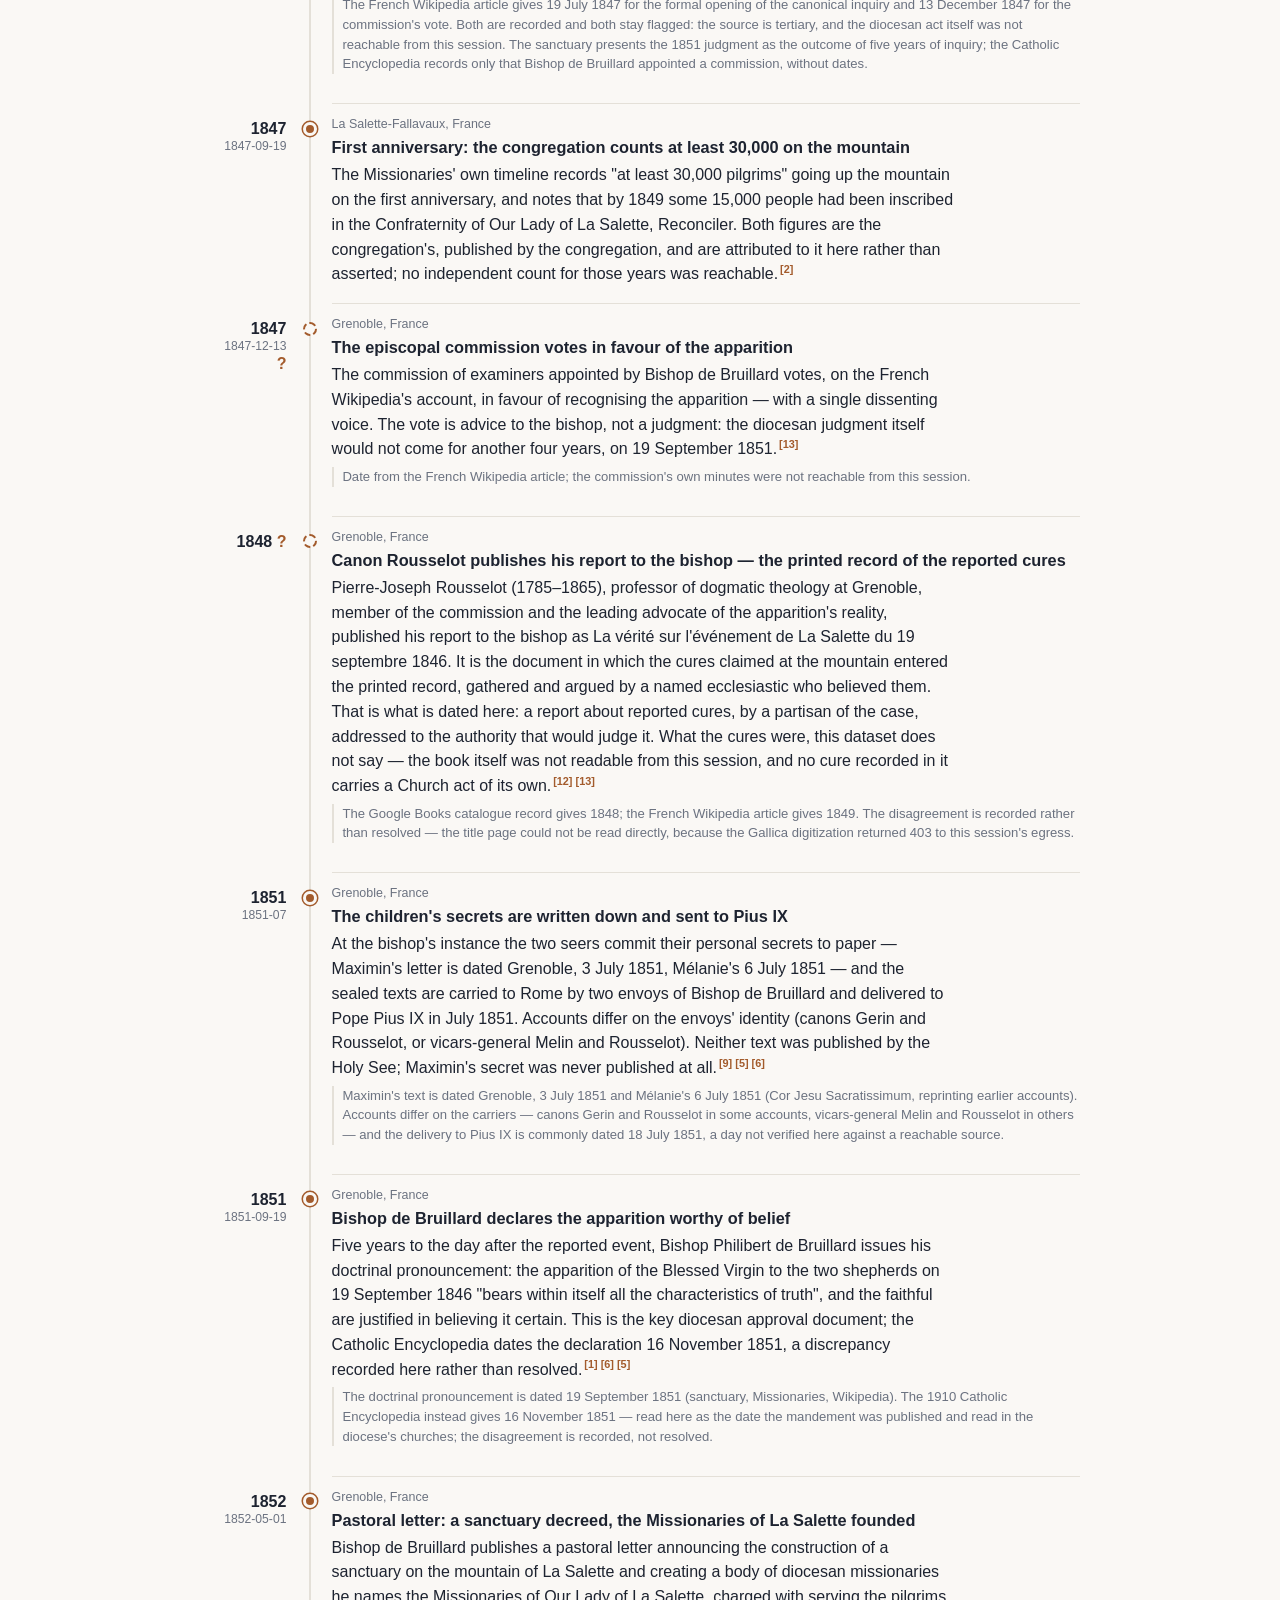
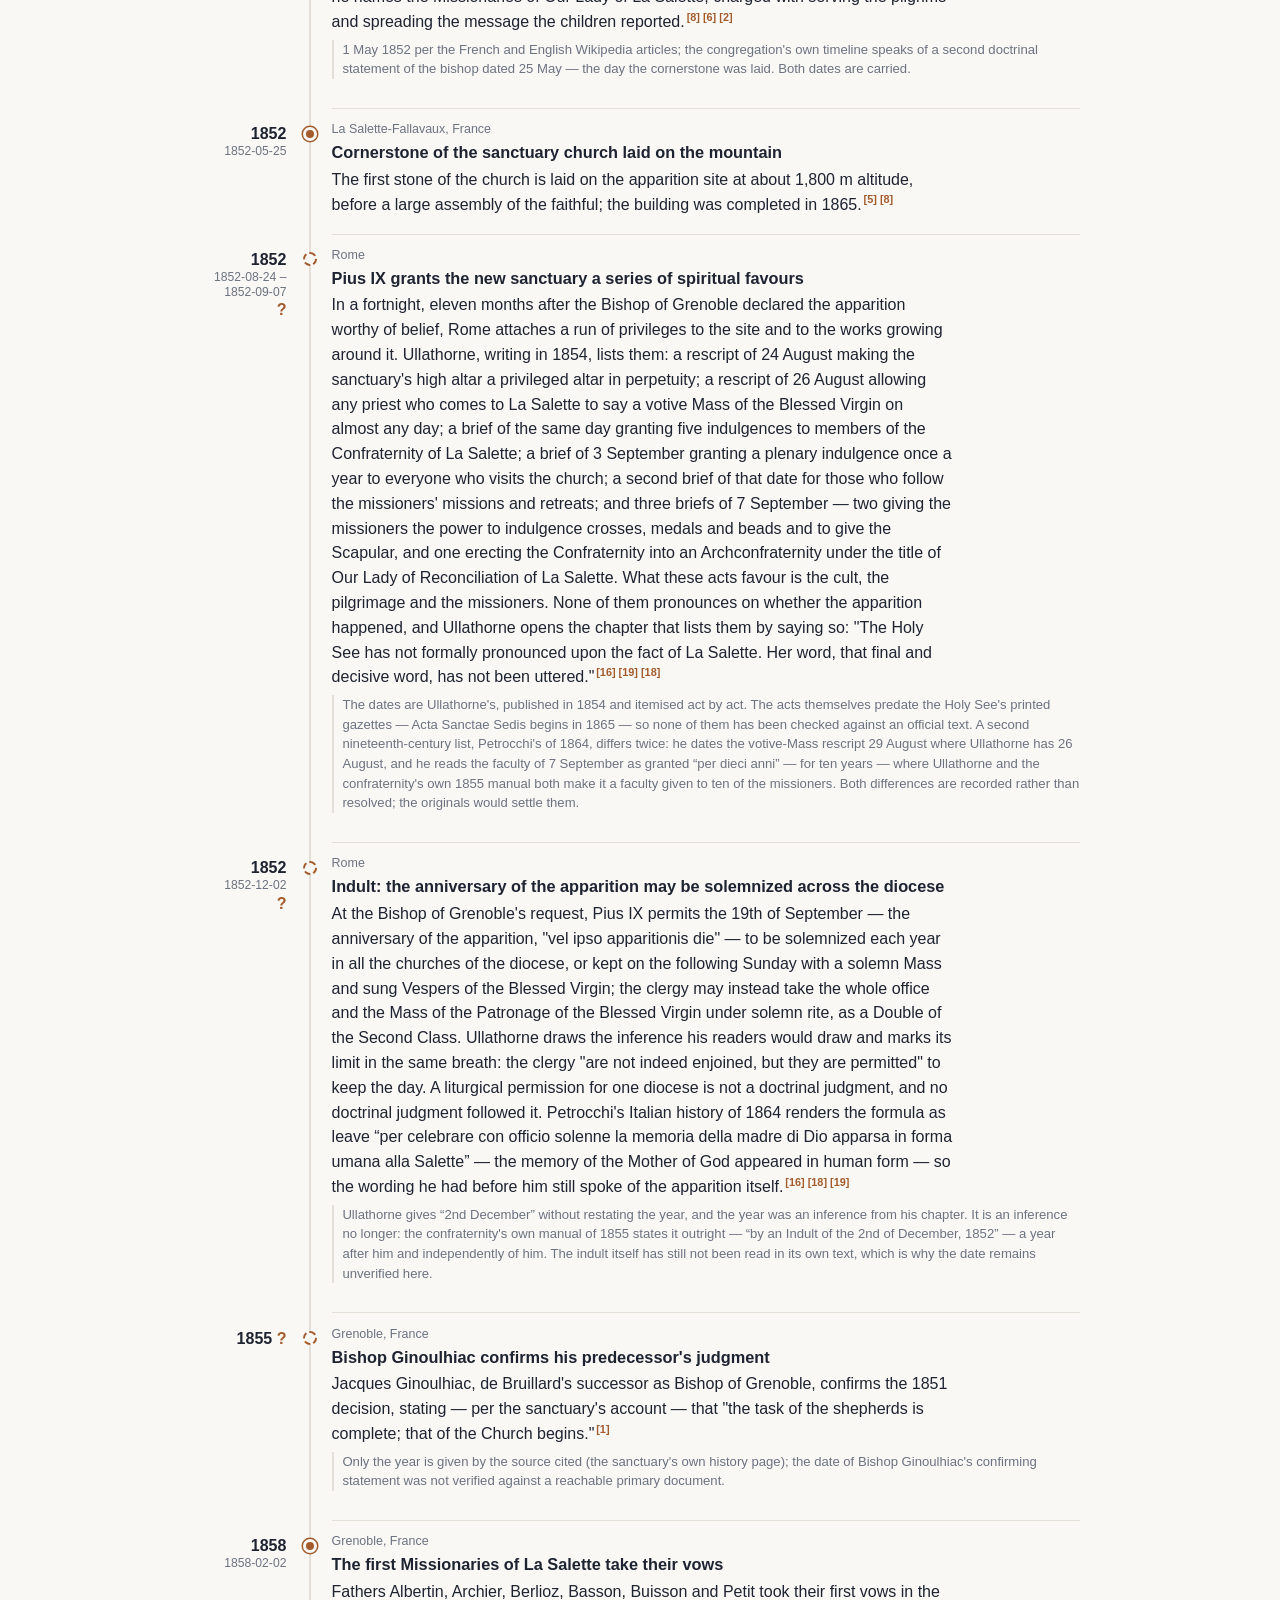
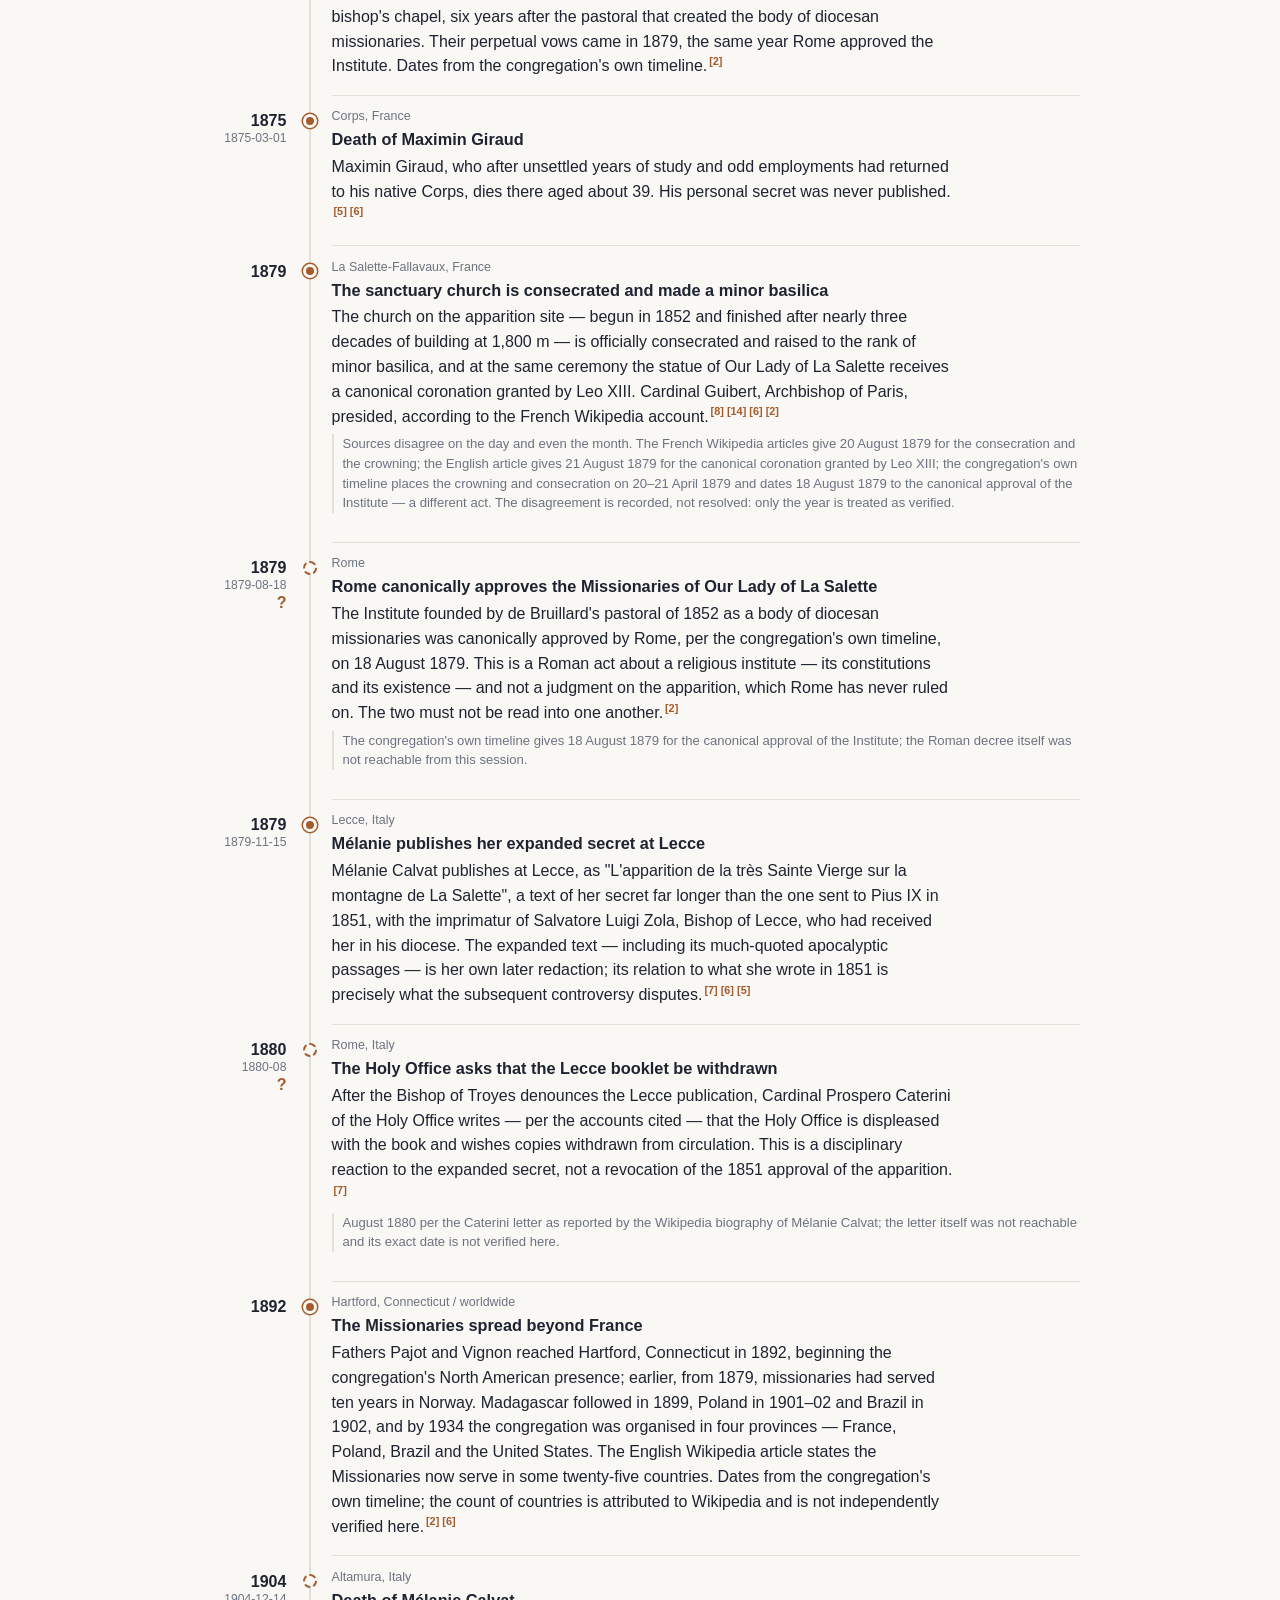
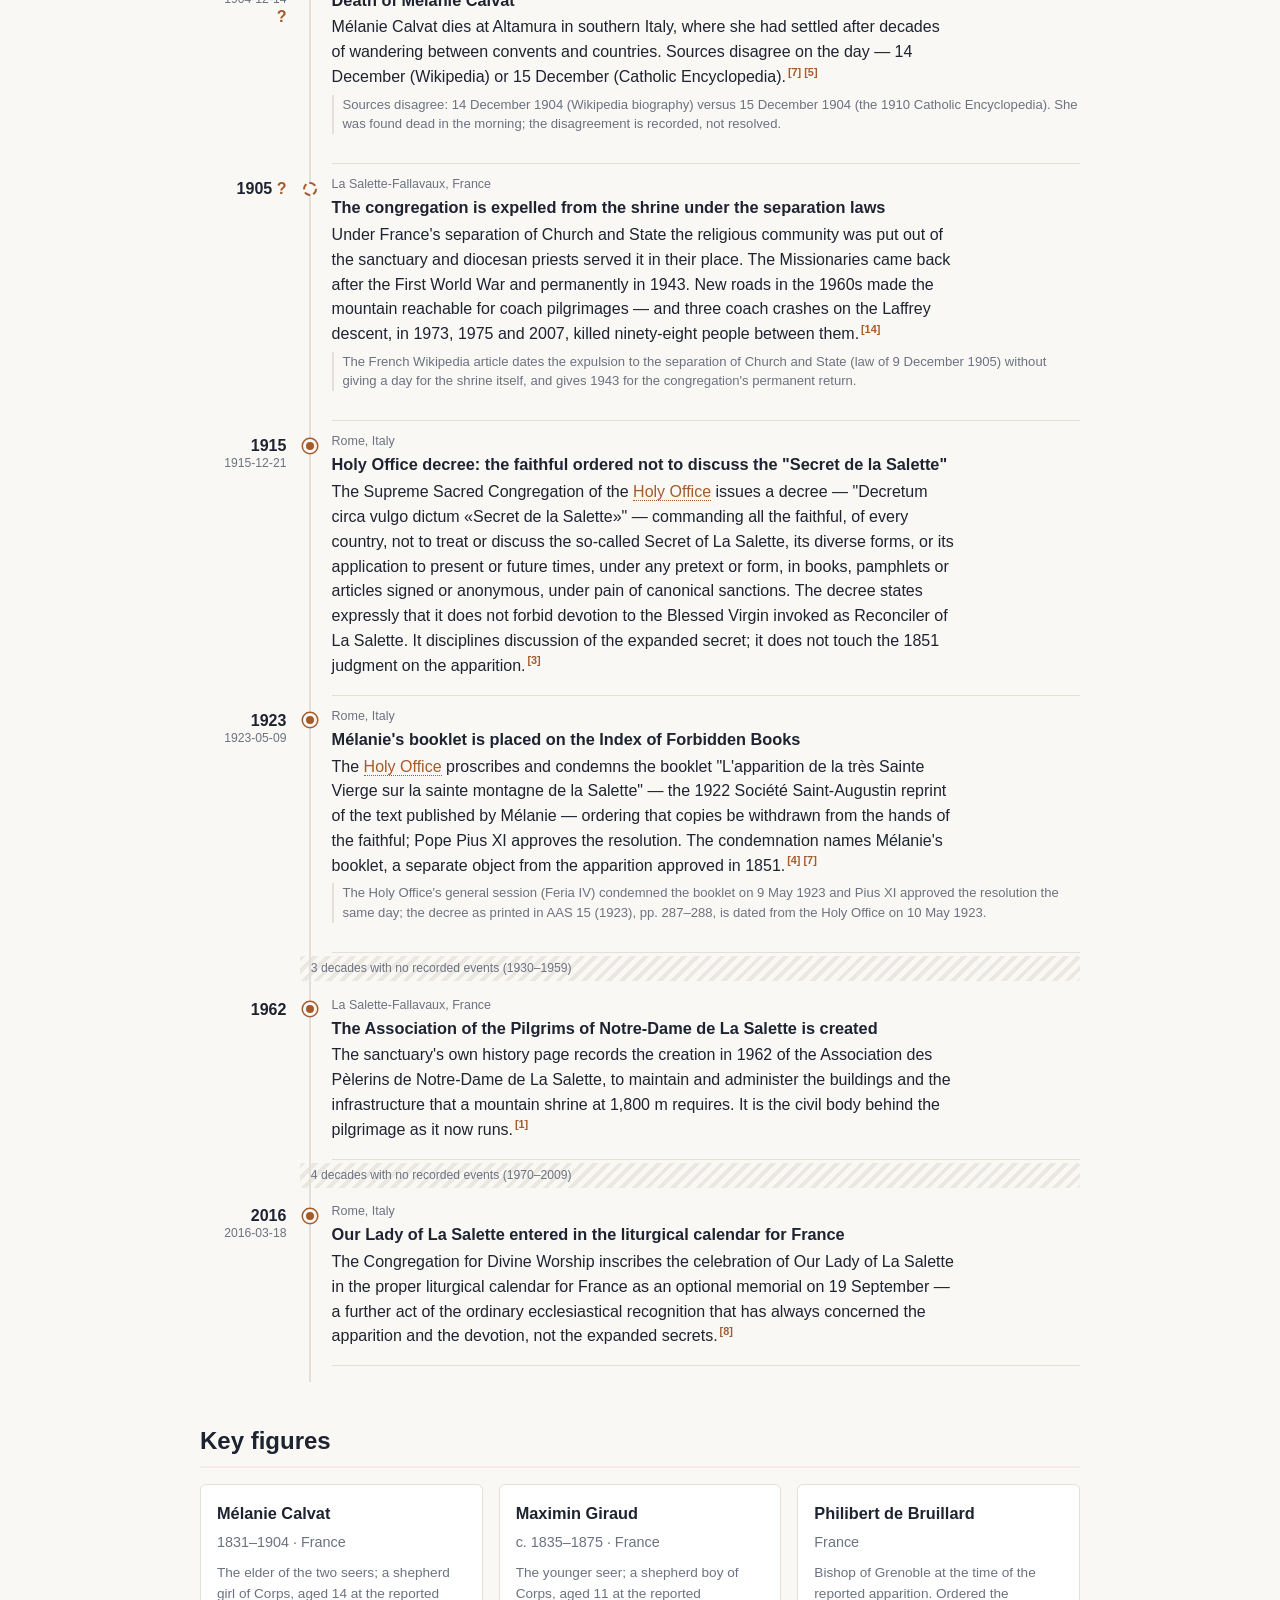
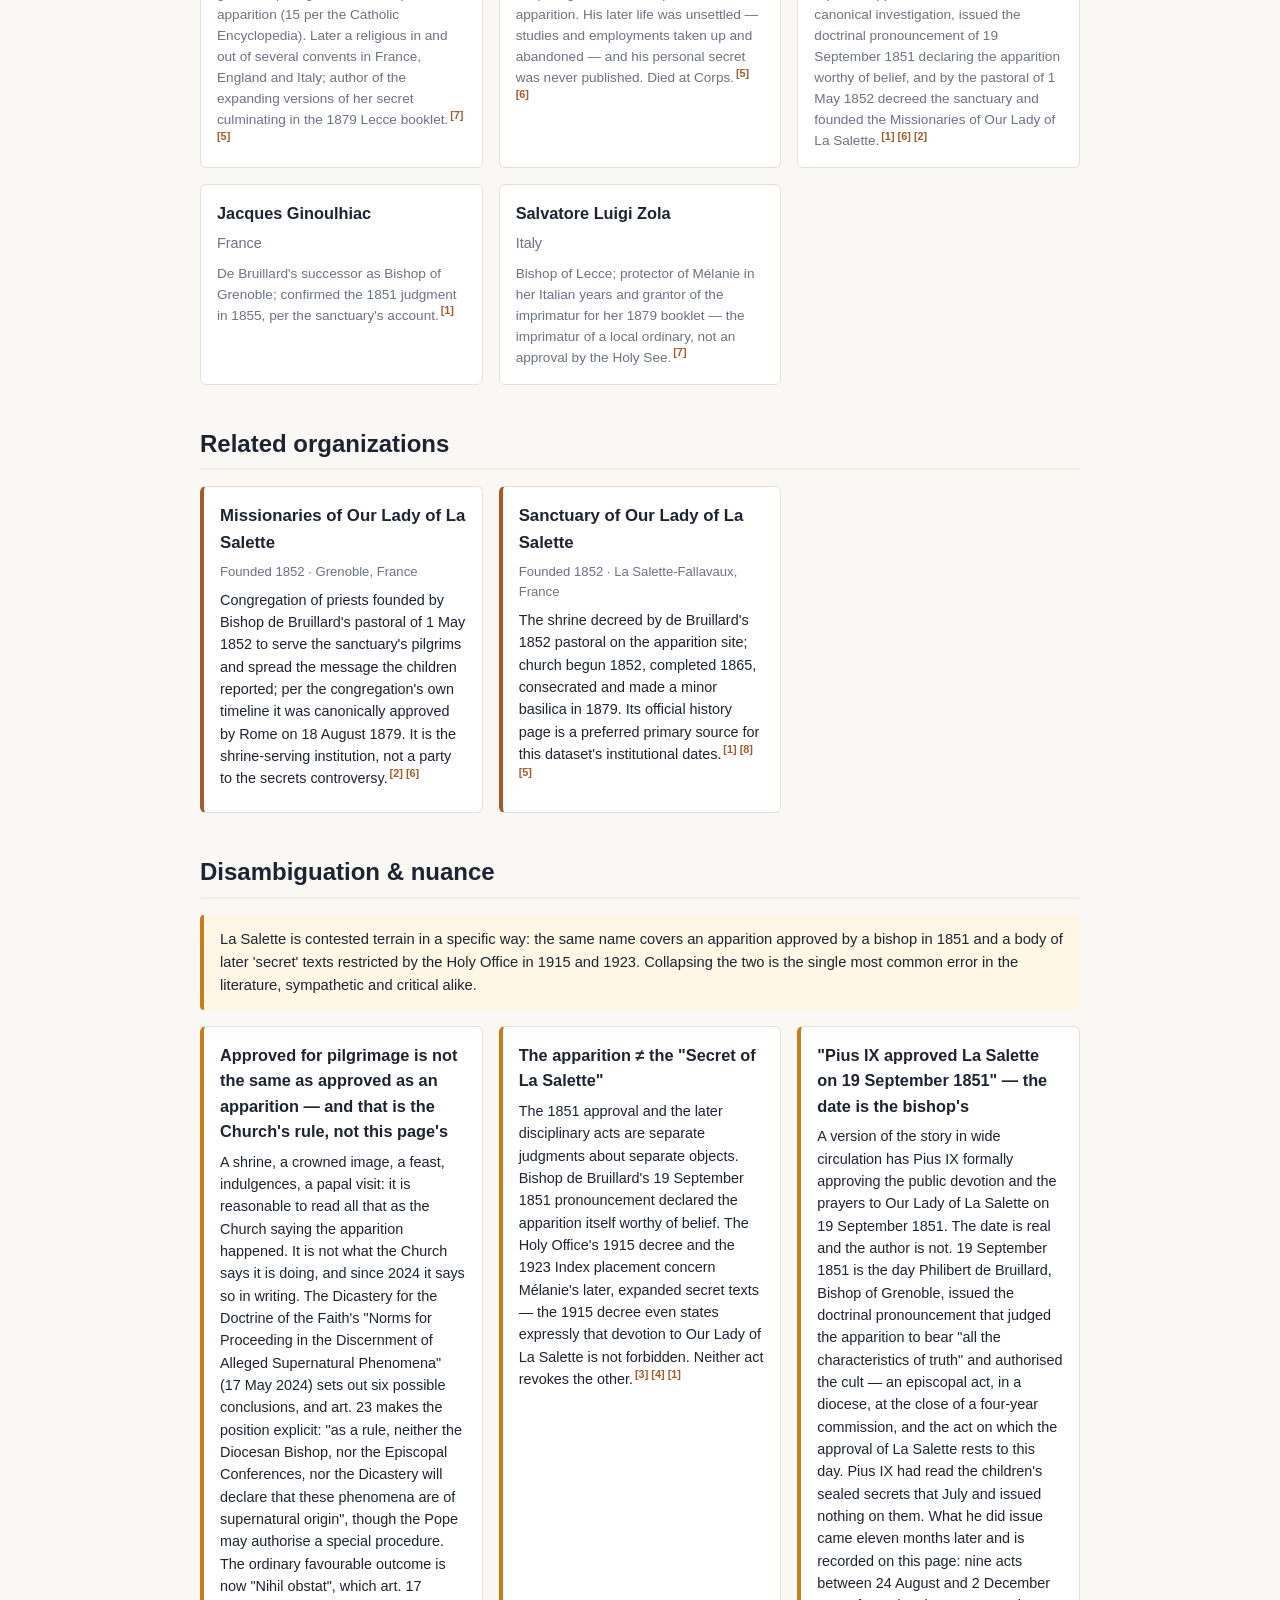
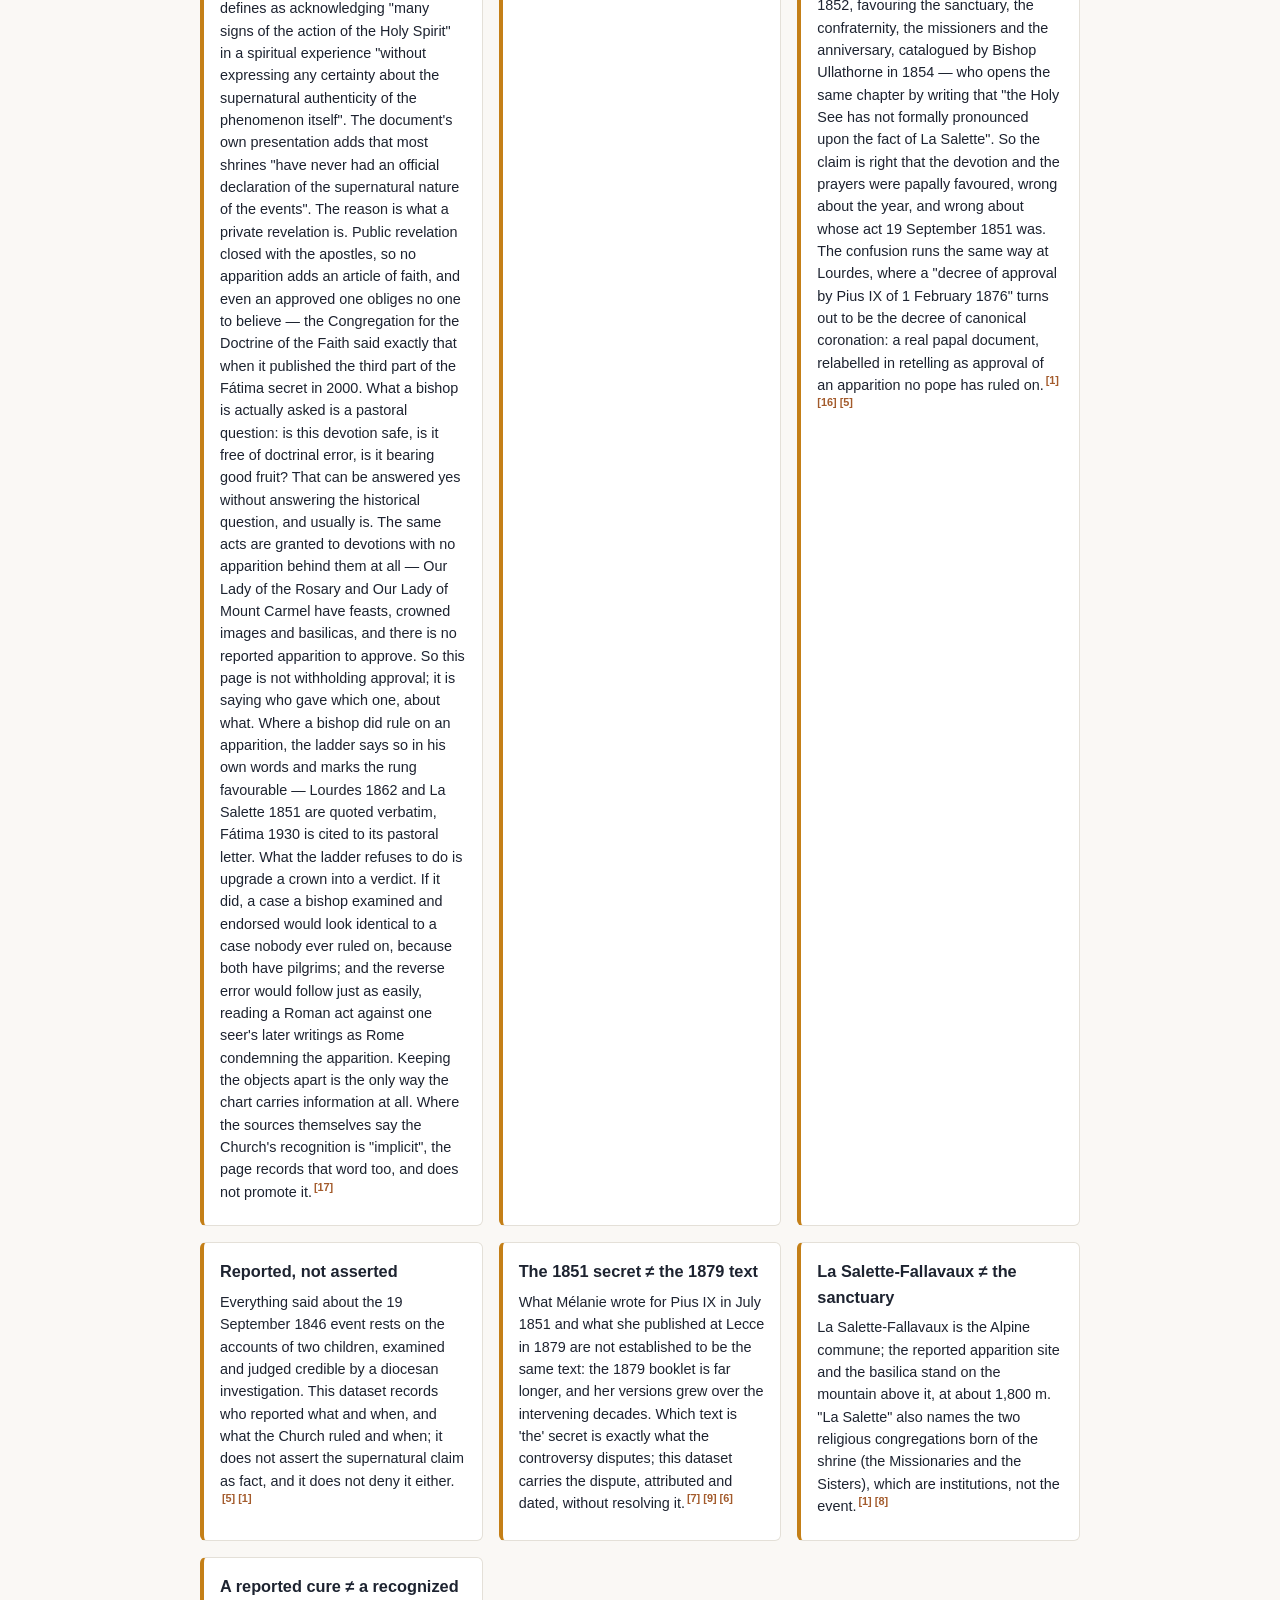
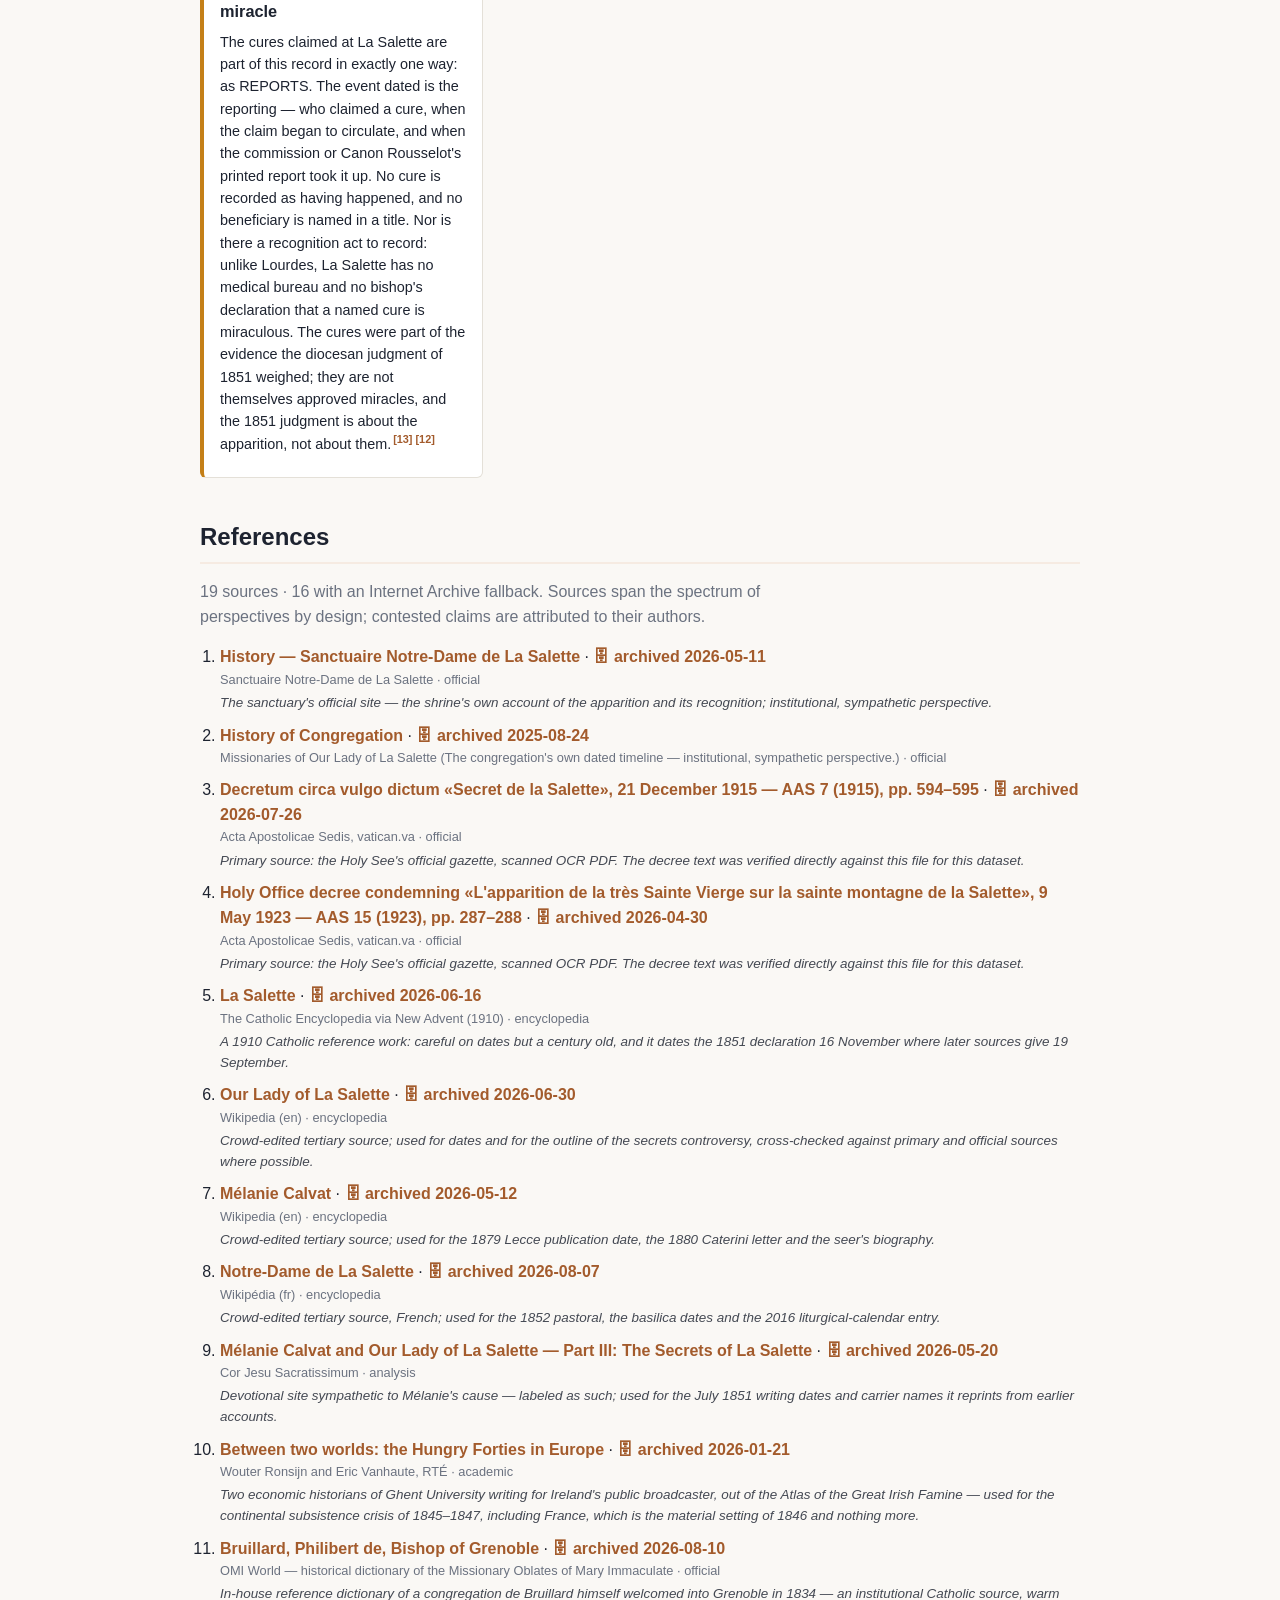
==== commit e5c8e0bc: "Phone layout: nothing widens the page; river skips a year-only date From cronologia/core#112: - .viz" ====
--- a/docs/en/index.html
+++ b/docs/en/index.html
@@ -266,7 +266,7 @@
           </div>
         </li>
         <li class="rv-e" id="decade-1840" data-i="1" data-lanes="" data-decade="1840s">
-          <div class="rv-year">1846<small>1846</small></div>
+          <div class="rv-year">1846</div>
           <div class="rv-node" aria-hidden="true"><i class="rv-l0" style="--k:0"></i></div>
           <div class="rv-card">
             <p class="rv-kick"><span>France and continental Europe</span></p>
@@ -334,7 +334,7 @@
           </div>
         </li>
         <li class="rv-e rv-u" data-i="8" data-lanes="" data-decade="1840s">
-          <div class="rv-year">1848<small>1848</small> <span class="flag" title="Date not yet verified against a primary source">?</span></div>
+          <div class="rv-year">1848 <span class="flag" title="Date not yet verified against a primary source">?</span></div>
           <div class="rv-node" aria-hidden="true"><i class="rv-l0" style="--k:0"></i></div>
           <div class="rv-card">
             <p class="rv-kick"><span>Grenoble, France</span></p>
@@ -403,7 +403,7 @@
           </div>
         </li>
         <li class="rv-e rv-u" data-i="15" data-lanes="" data-decade="1850s">
-          <div class="rv-year">1855<small>1855</small> <span class="flag" title="Date not yet verified against a primary source">?</span></div>
+          <div class="rv-year">1855 <span class="flag" title="Date not yet verified against a primary source">?</span></div>
           <div class="rv-node" aria-hidden="true"><i class="rv-l0" style="--k:0"></i></div>
           <div class="rv-card">
             <p class="rv-kick"><span>Grenoble, France</span></p>
@@ -431,7 +431,7 @@
           </div>
         </li>
         <li class="rv-e" data-i="18" data-lanes="" data-decade="1870s">
-          <div class="rv-year">1879<small>1879</small></div>
+          <div class="rv-year">1879</div>
           <div class="rv-node" aria-hidden="true"><i class="rv-l0" style="--k:0"></i></div>
           <div class="rv-card">
             <p class="rv-kick"><span>La Salette-Fallavaux, France</span></p>
@@ -470,7 +470,7 @@
           </div>
         </li>
         <li class="rv-e" id="decade-1890" data-i="22" data-lanes="" data-decade="1890s">
-          <div class="rv-year">1892<small>1892</small></div>
+          <div class="rv-year">1892</div>
           <div class="rv-node" aria-hidden="true"><i class="rv-l0" style="--k:0"></i></div>
           <div class="rv-card">
             <p class="rv-kick"><span>Hartford, Connecticut / worldwide</span></p>
@@ -489,7 +489,7 @@
           </div>
         </li>
         <li class="rv-e rv-u" data-i="24" data-lanes="" data-decade="1900s">
-          <div class="rv-year">1905<small>1905</small> <span class="flag" title="Date not yet verified against a primary source">?</span></div>
+          <div class="rv-year">1905 <span class="flag" title="Date not yet verified against a primary source">?</span></div>
           <div class="rv-node" aria-hidden="true"><i class="rv-l0" style="--k:0"></i></div>
           <div class="rv-card">
             <p class="rv-kick"><span>La Salette-Fallavaux, France</span></p>
@@ -519,7 +519,7 @@
         </li>
         <li class="rv-gap"><span>3 decades with no recorded events (1930–1959)</span></li>
         <li class="rv-e" id="decade-1960" data-i="27" data-lanes="" data-decade="1960s">
-          <div class="rv-year">1962<small>1962</small></div>
+          <div class="rv-year">1962</div>
           <div class="rv-node" aria-hidden="true"><i class="rv-l0" style="--k:0"></i></div>
           <div class="rv-card">
             <p class="rv-kick"><span>La Salette-Fallavaux, France</span></p>
--- a/docs/styles.css
+++ b/docs/styles.css
@@ -72,7 +72,7 @@
 .facts dd { margin: 0; }
 
 /* Chronology table */
-.table-scroll { overflow-x: auto; }
+.table-scroll { position: relative; overflow-x: auto; }
 table.meetings { width: 100%; border-collapse: collapse; font-size: .92rem; background: var(--surface); }
 table.meetings th, table.meetings td { text-align: left; padding: .55rem .65rem; border-bottom: 1px solid var(--line); vertical-align: top; }
 table.meetings thead th { background: #2a2f3a; color: #fff; position: sticky; top: 0; }
@@ -153,7 +153,7 @@
 /* Branch timeline ("subway diagram"; rendered only when the data declares
    `branchTimeline`). The SVG keeps its natural size inside a horizontal
    scroll container on small screens; print scales it to the page. */
-.viz-scroll { overflow-x: auto; -webkit-overflow-scrolling: touch; }
+.viz-scroll { position: relative; overflow-x: auto; -webkit-overflow-scrolling: touch; }
 figure.branch-timeline { margin: 1rem 0 0; }
 .branch-timeline-svg { display: block; }
 .branch-timeline-svg text { font-family: inherit; }
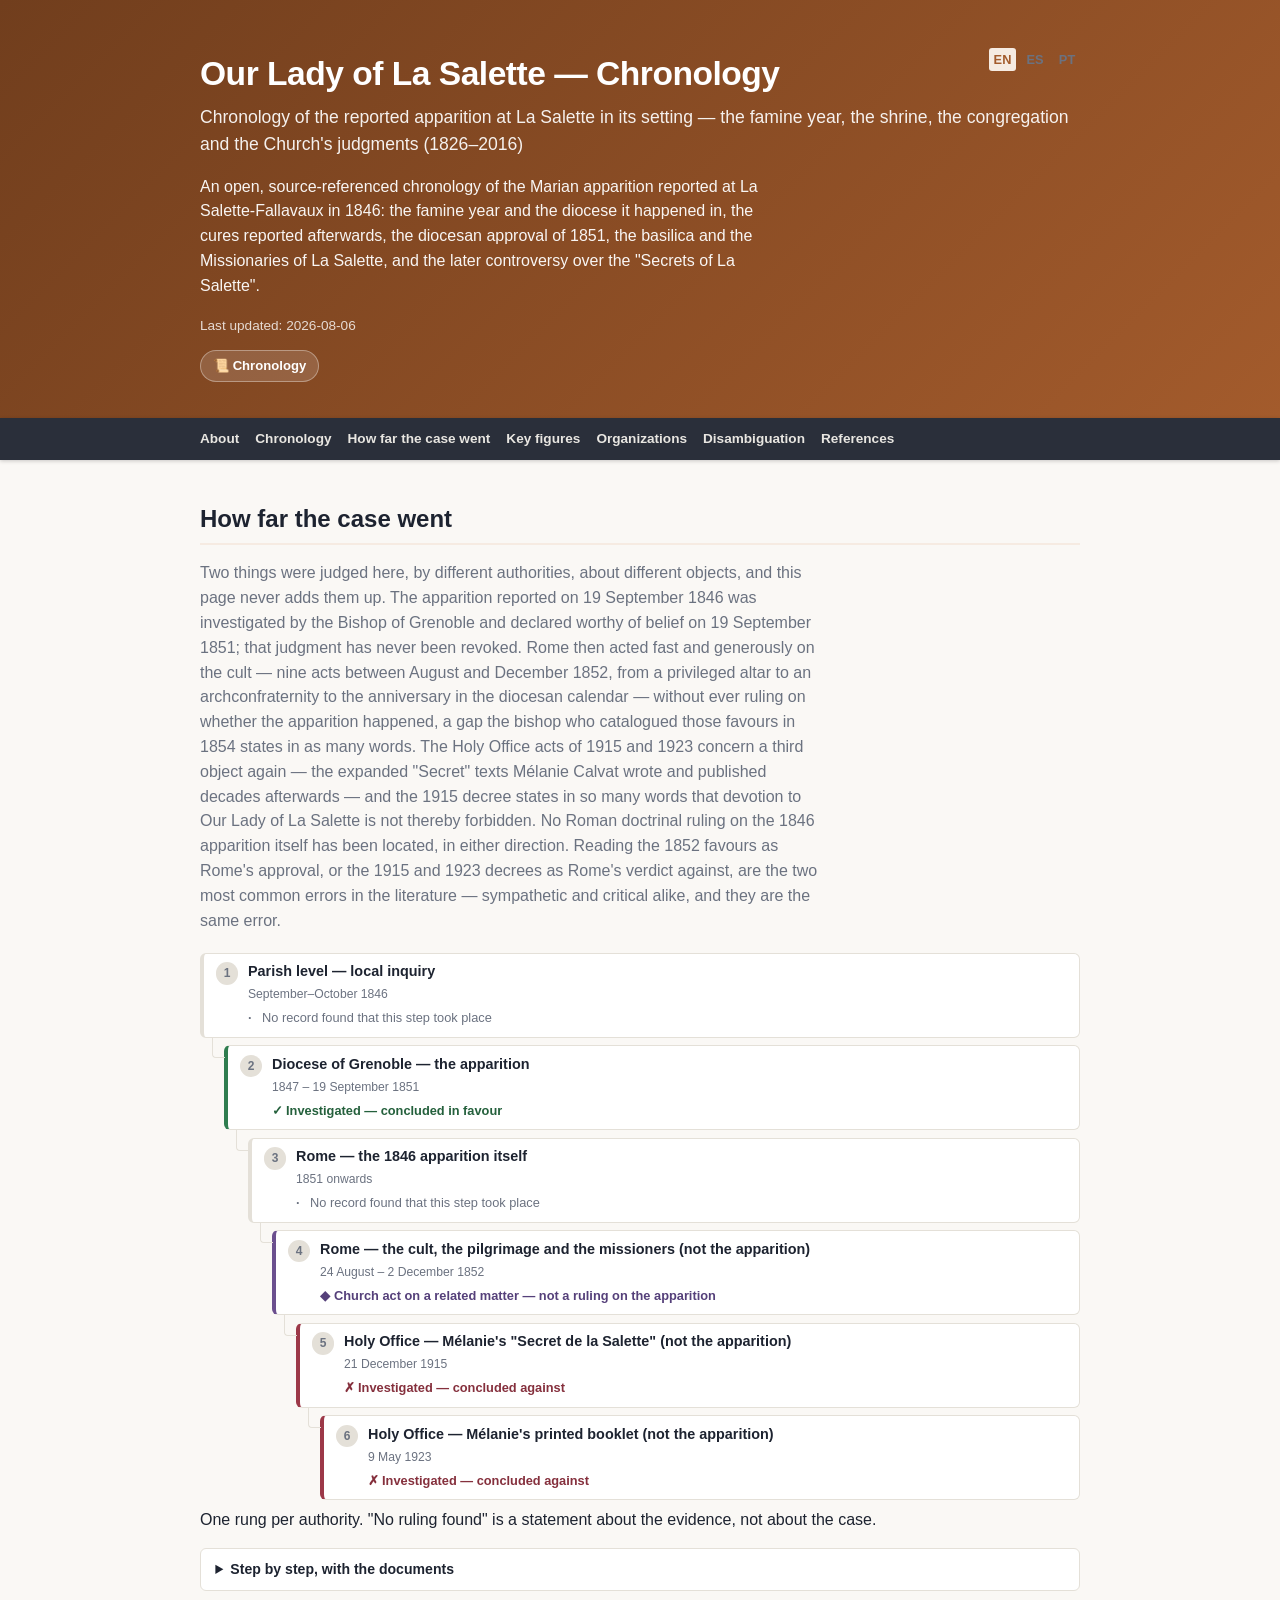
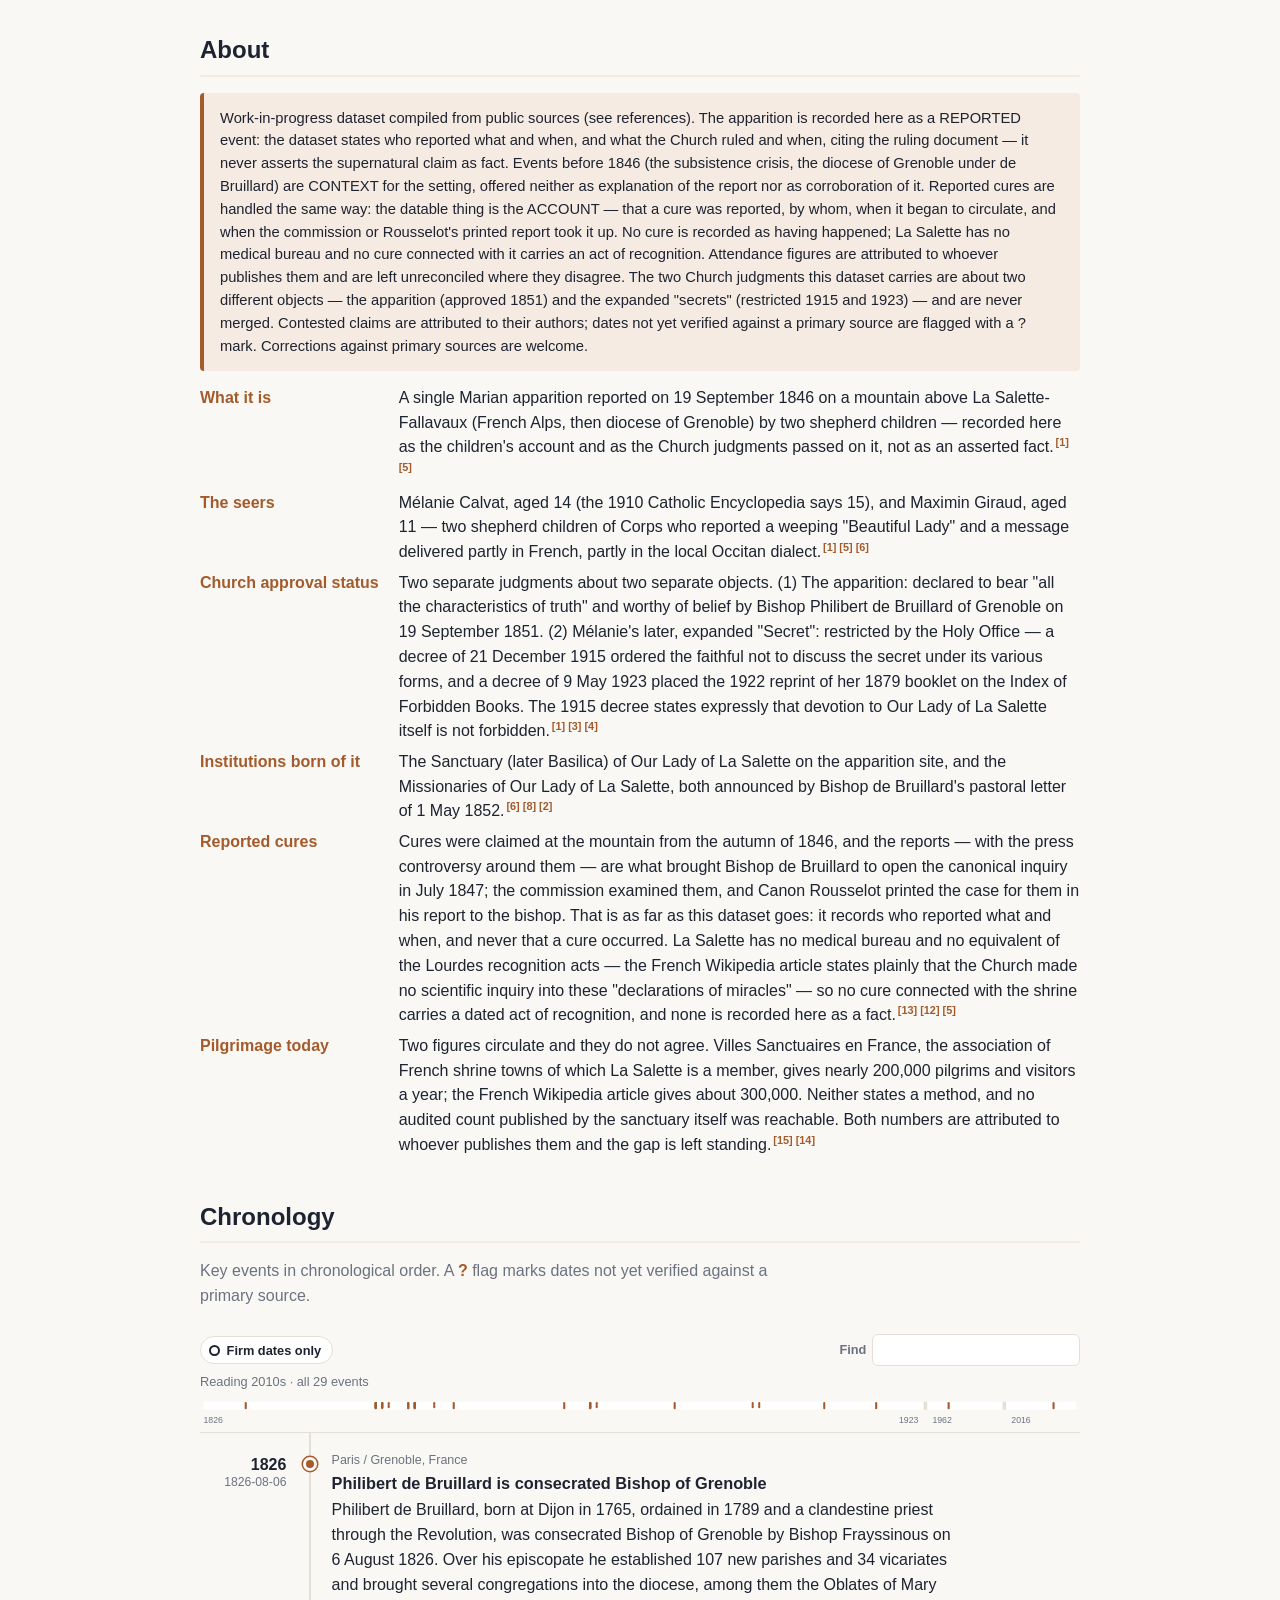
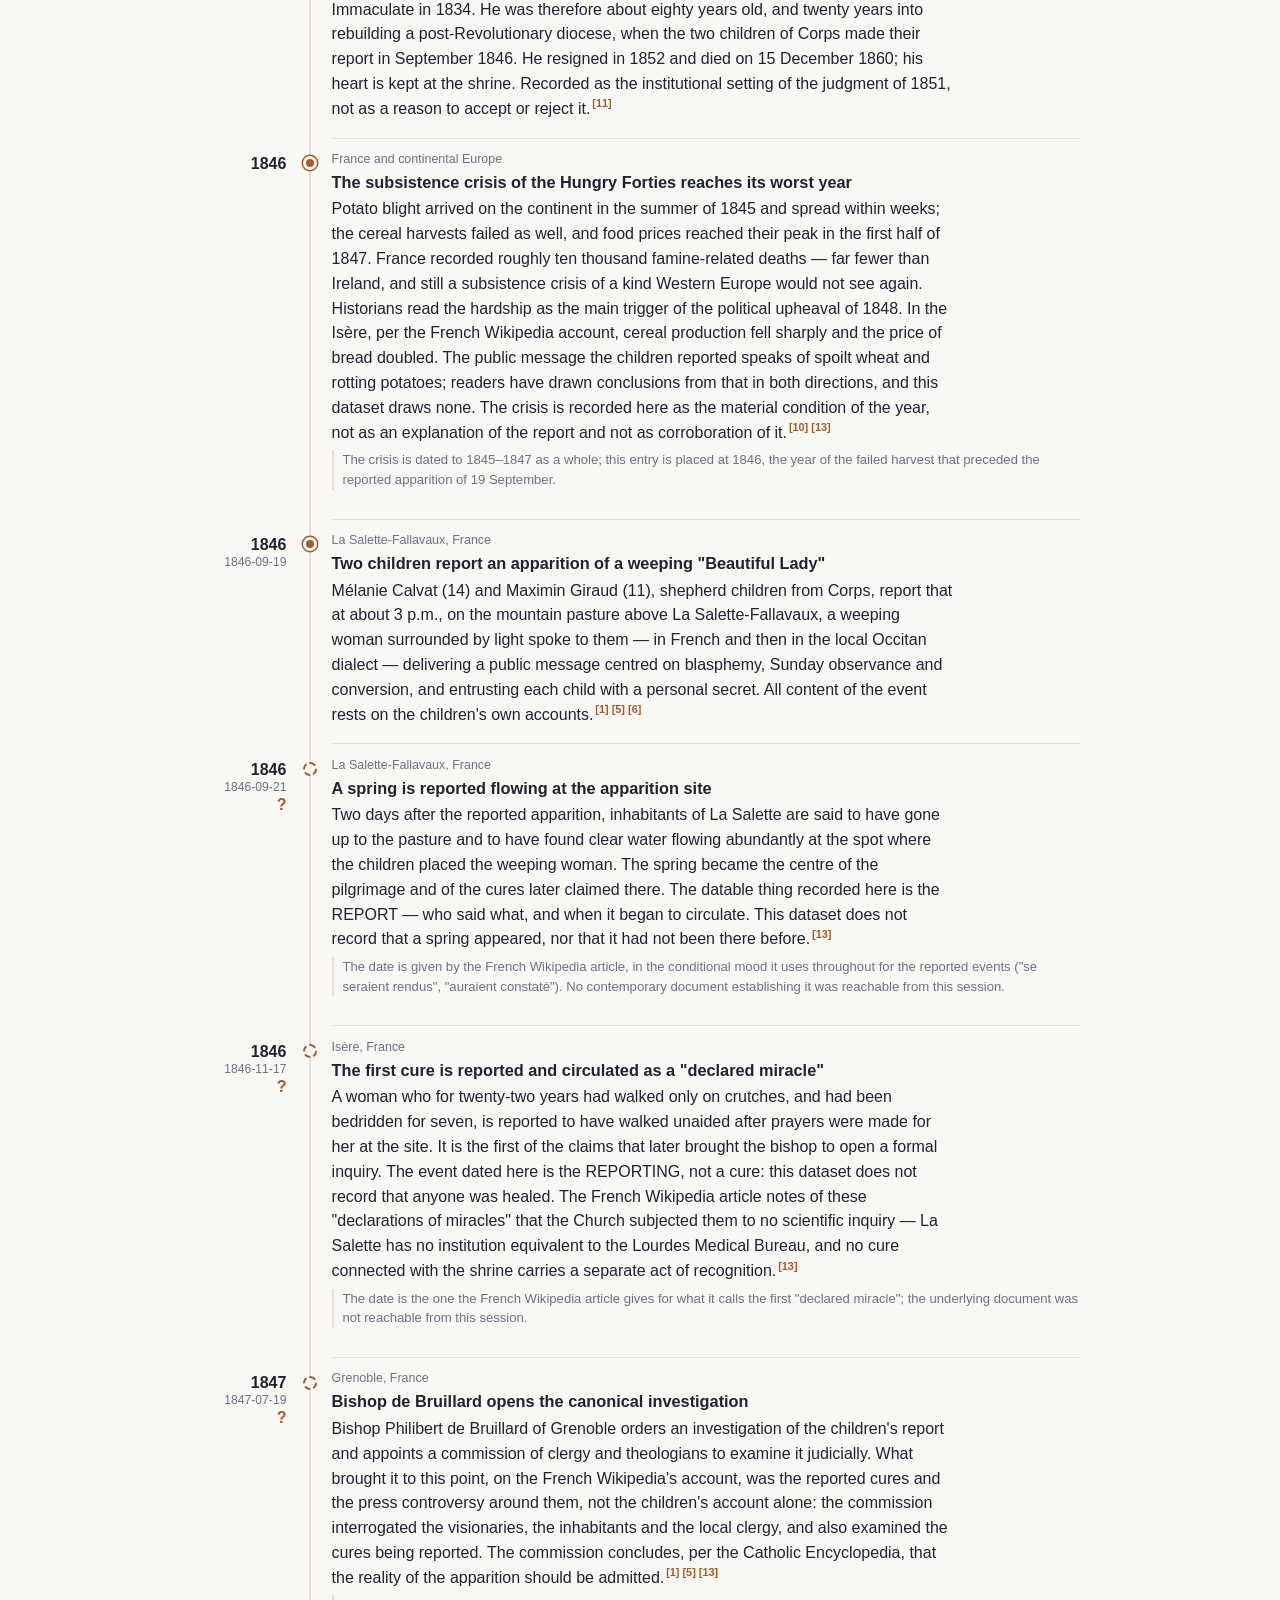
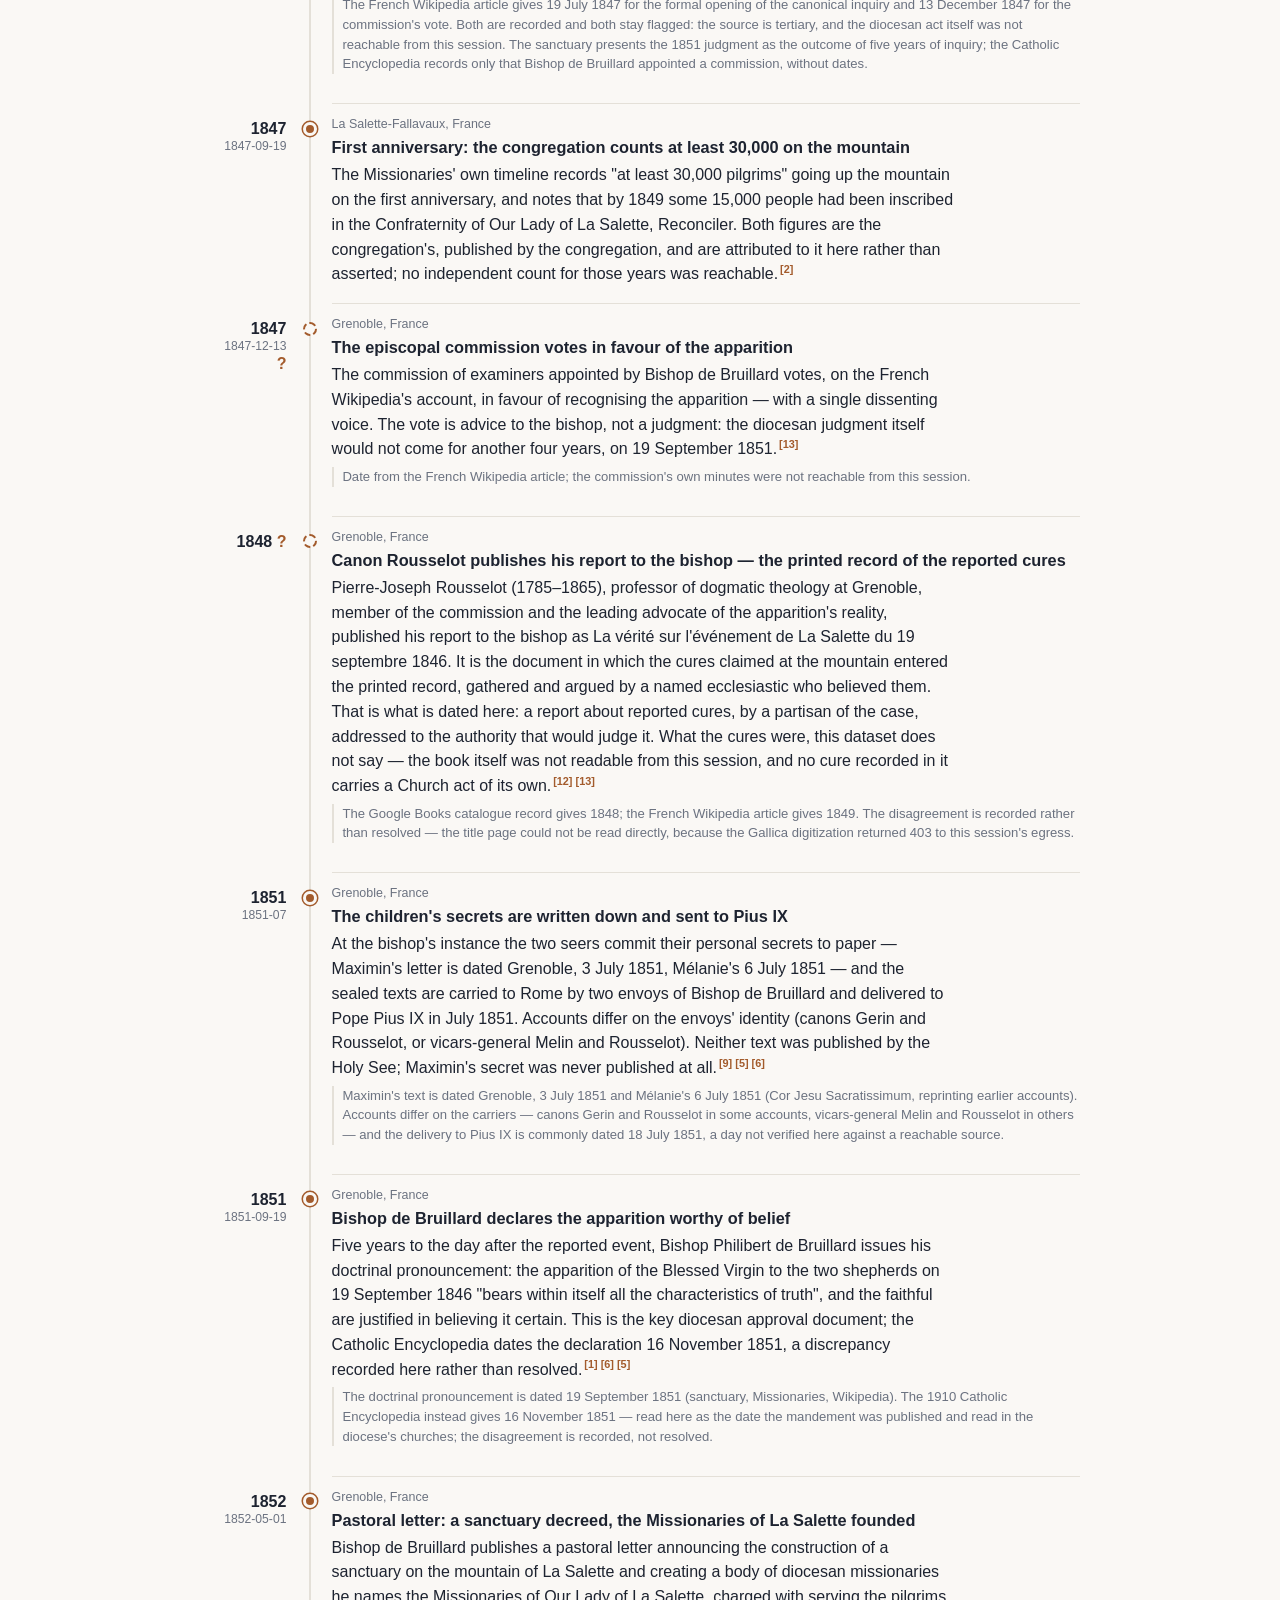
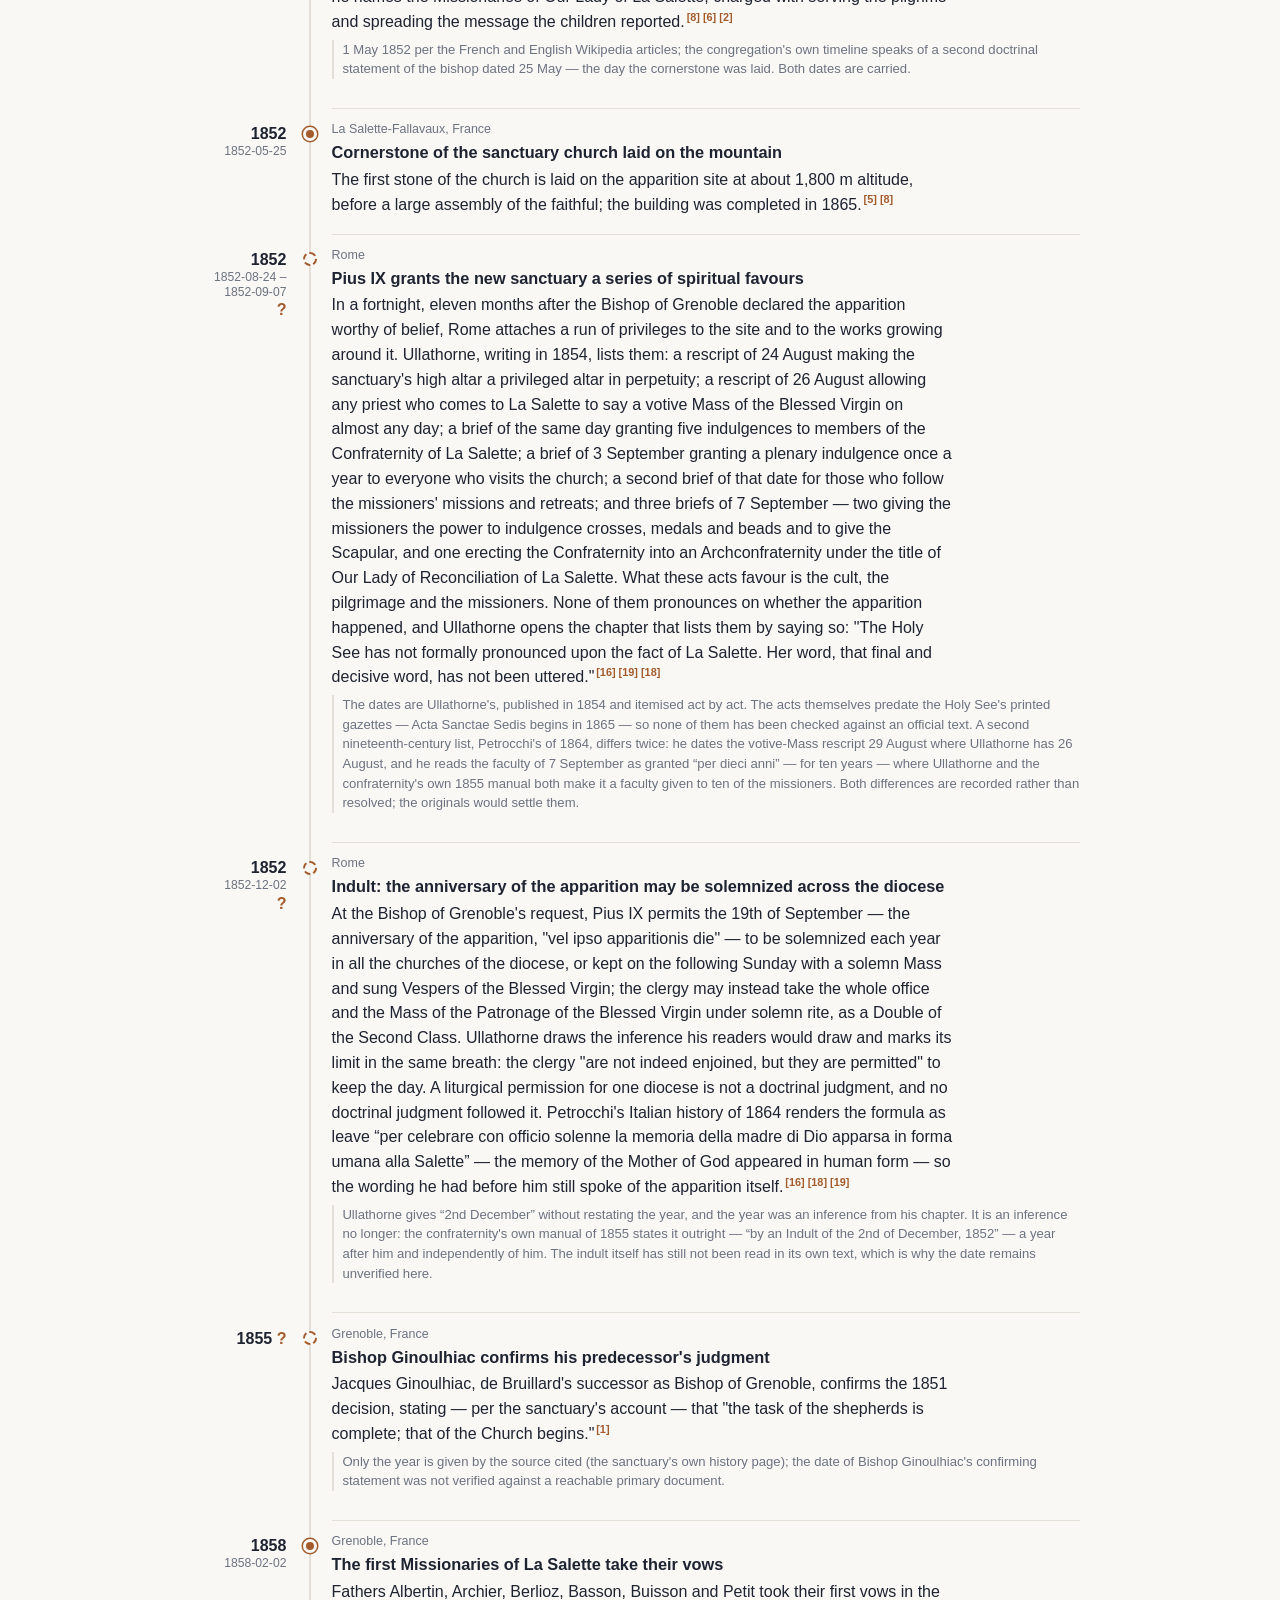
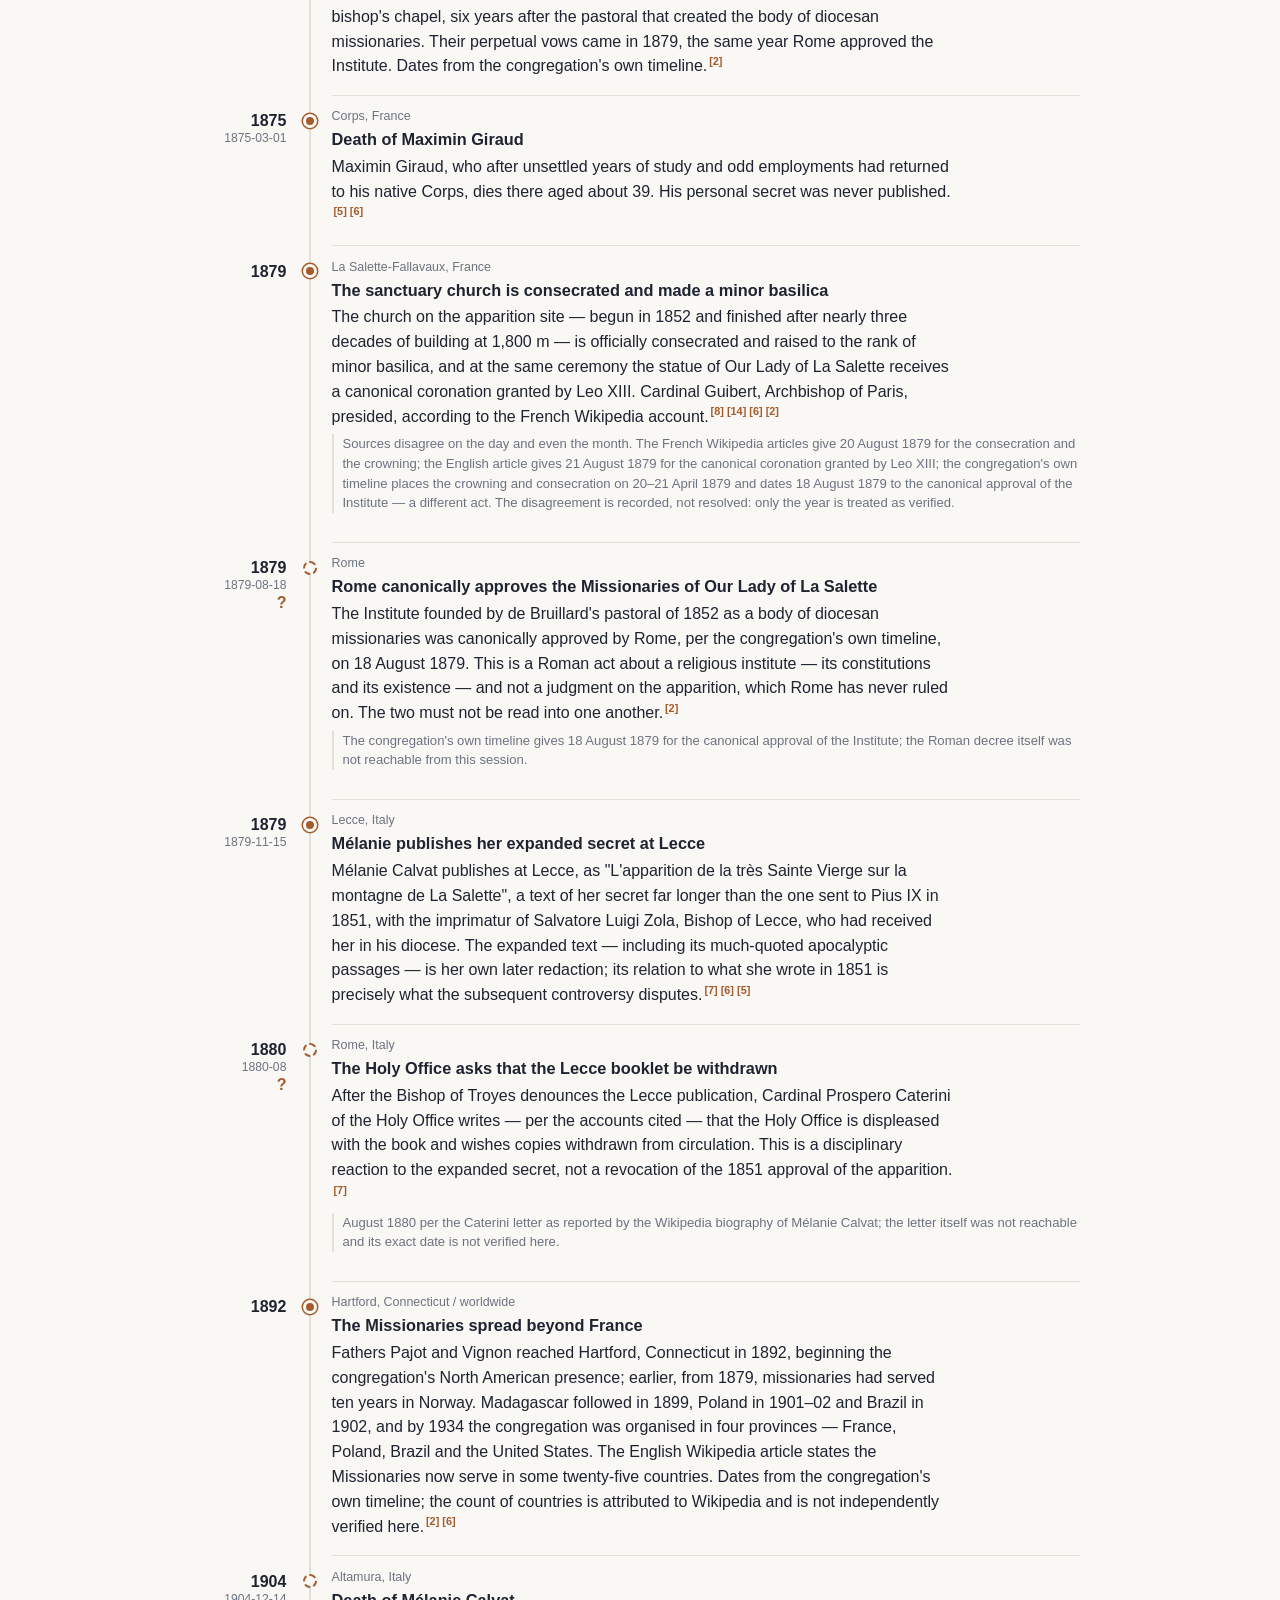
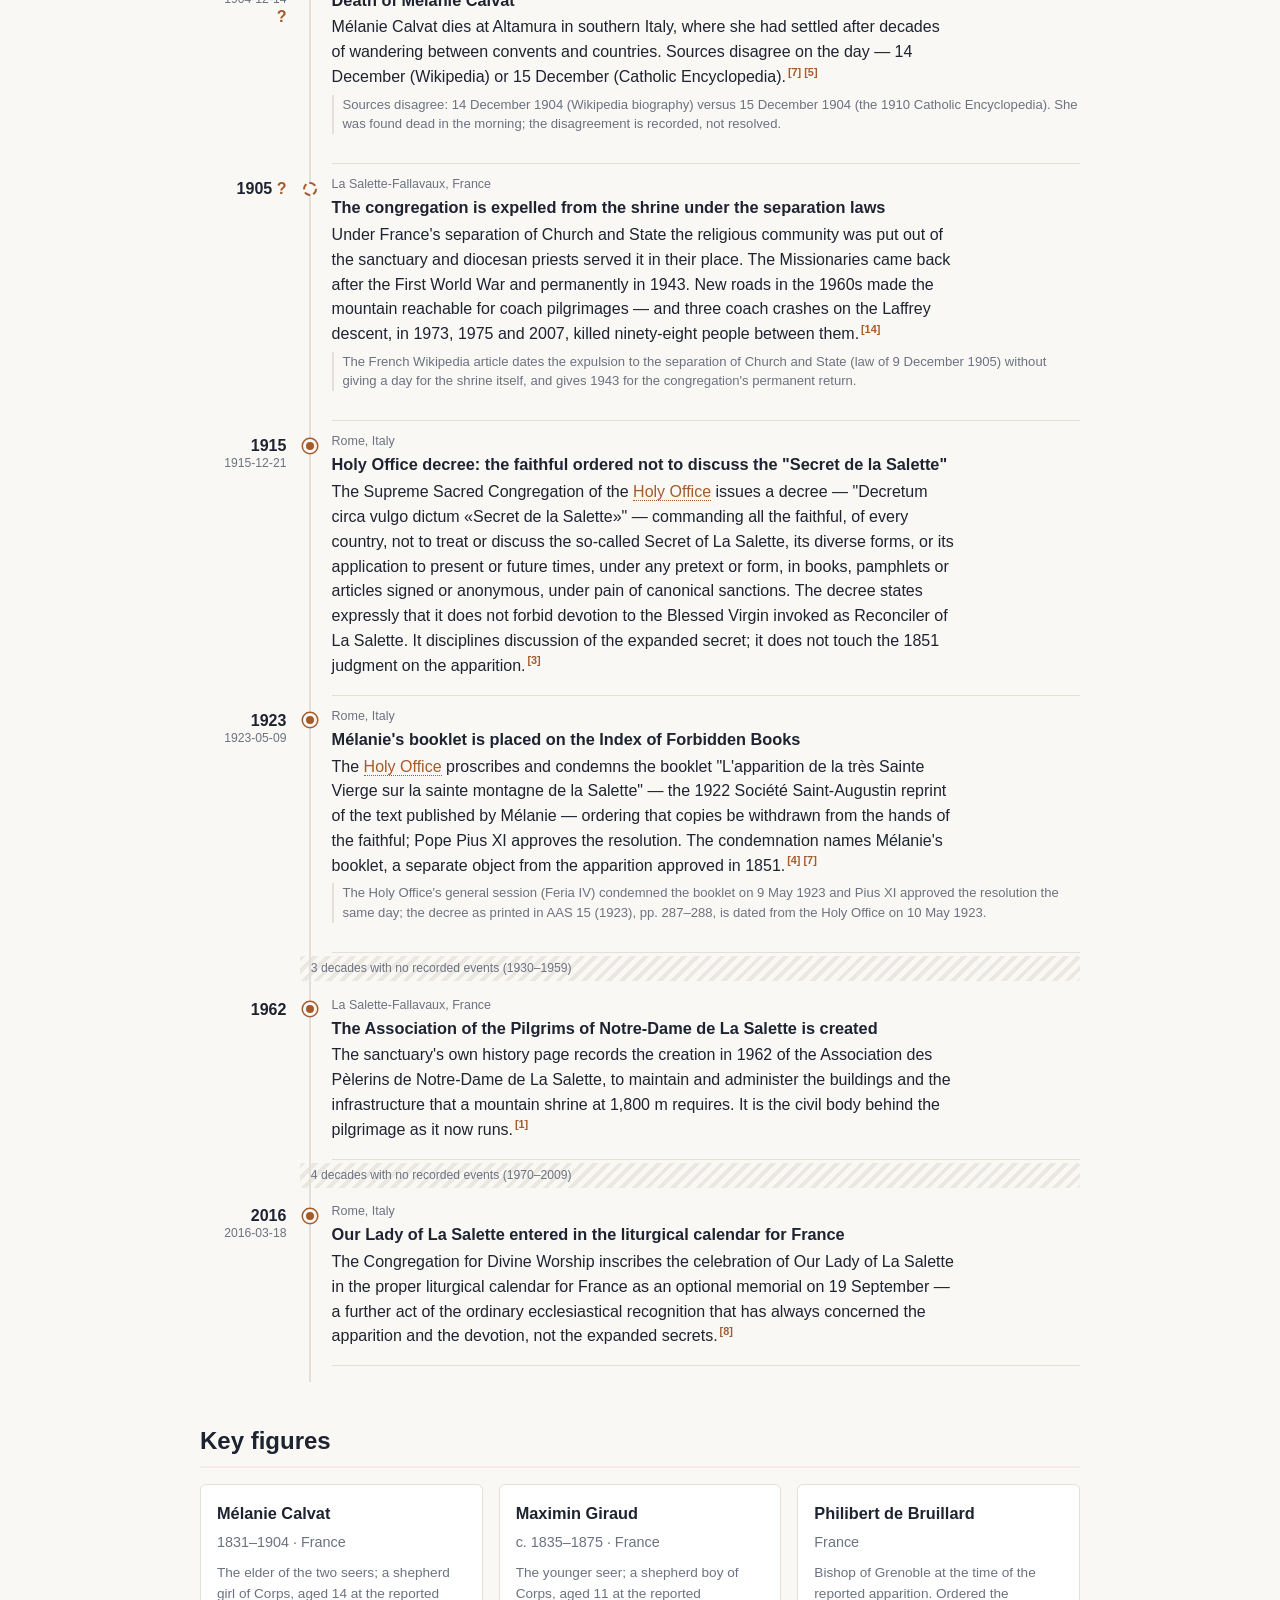
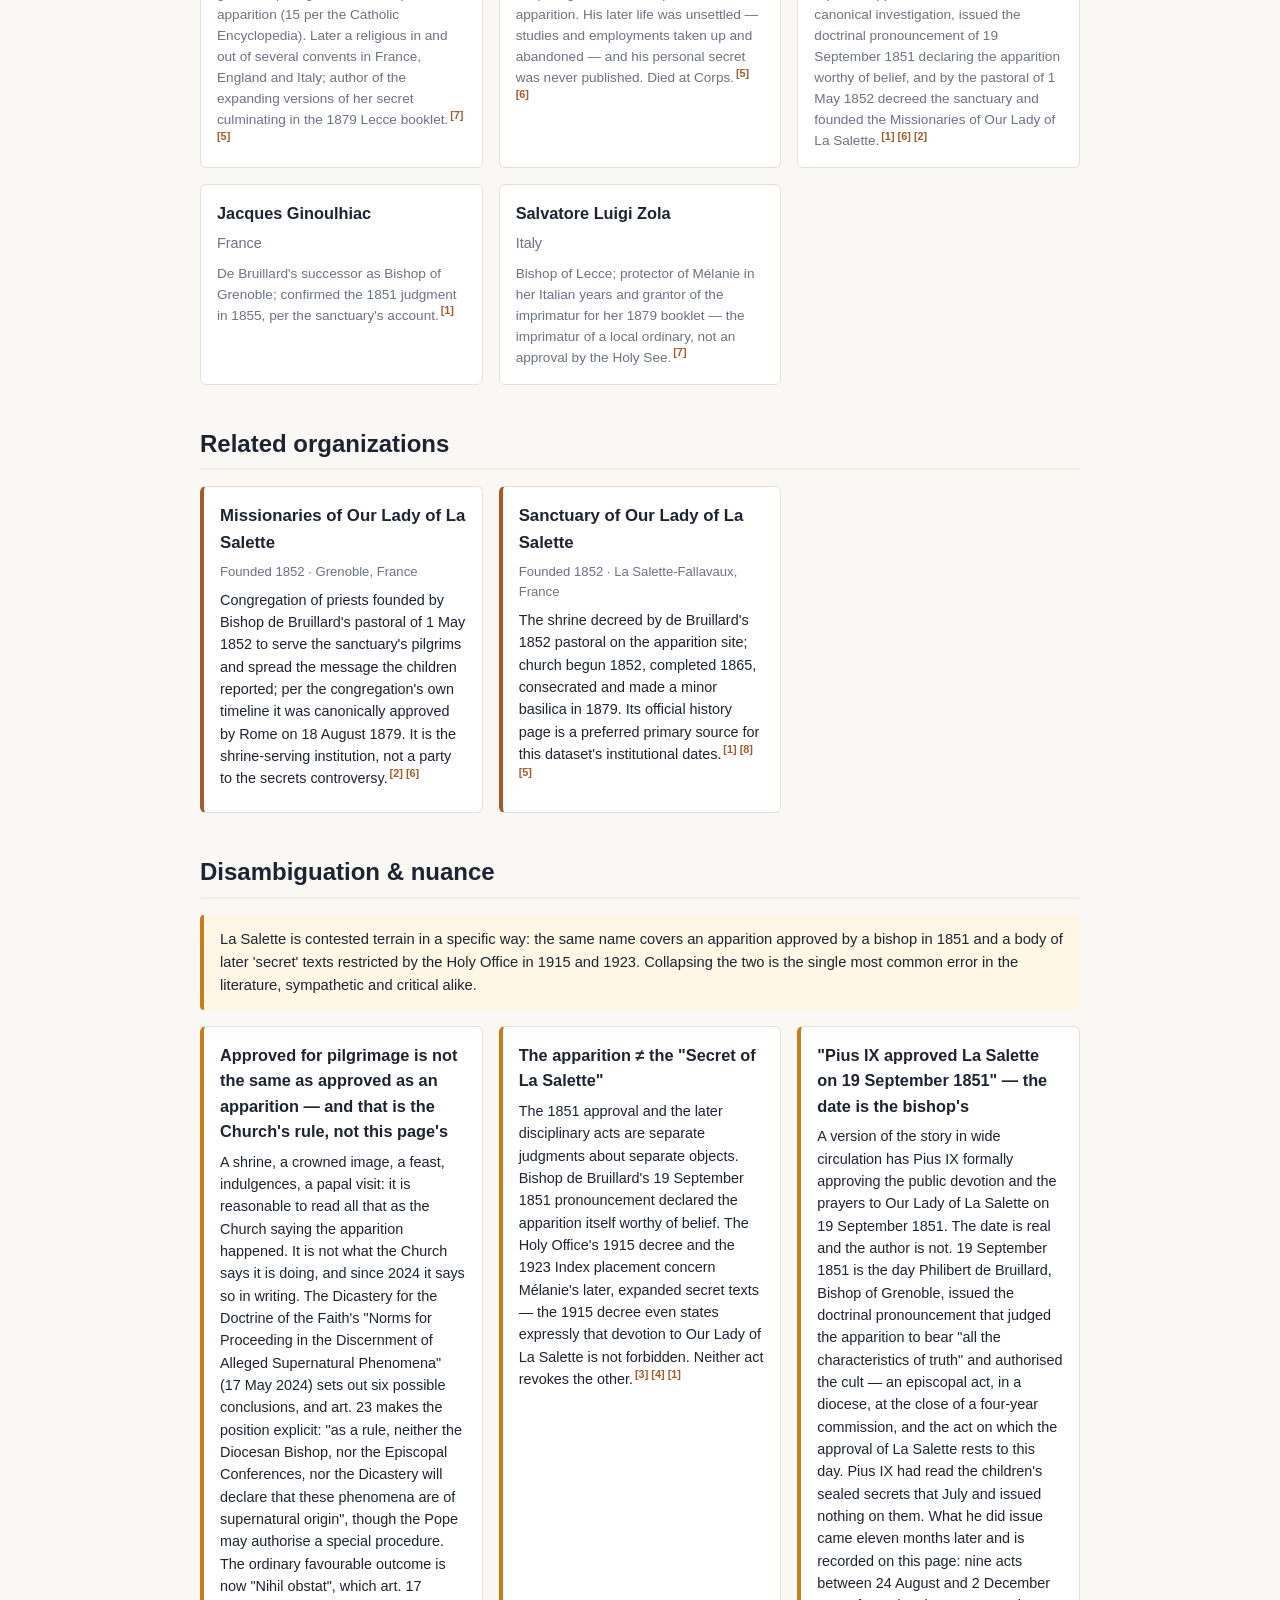
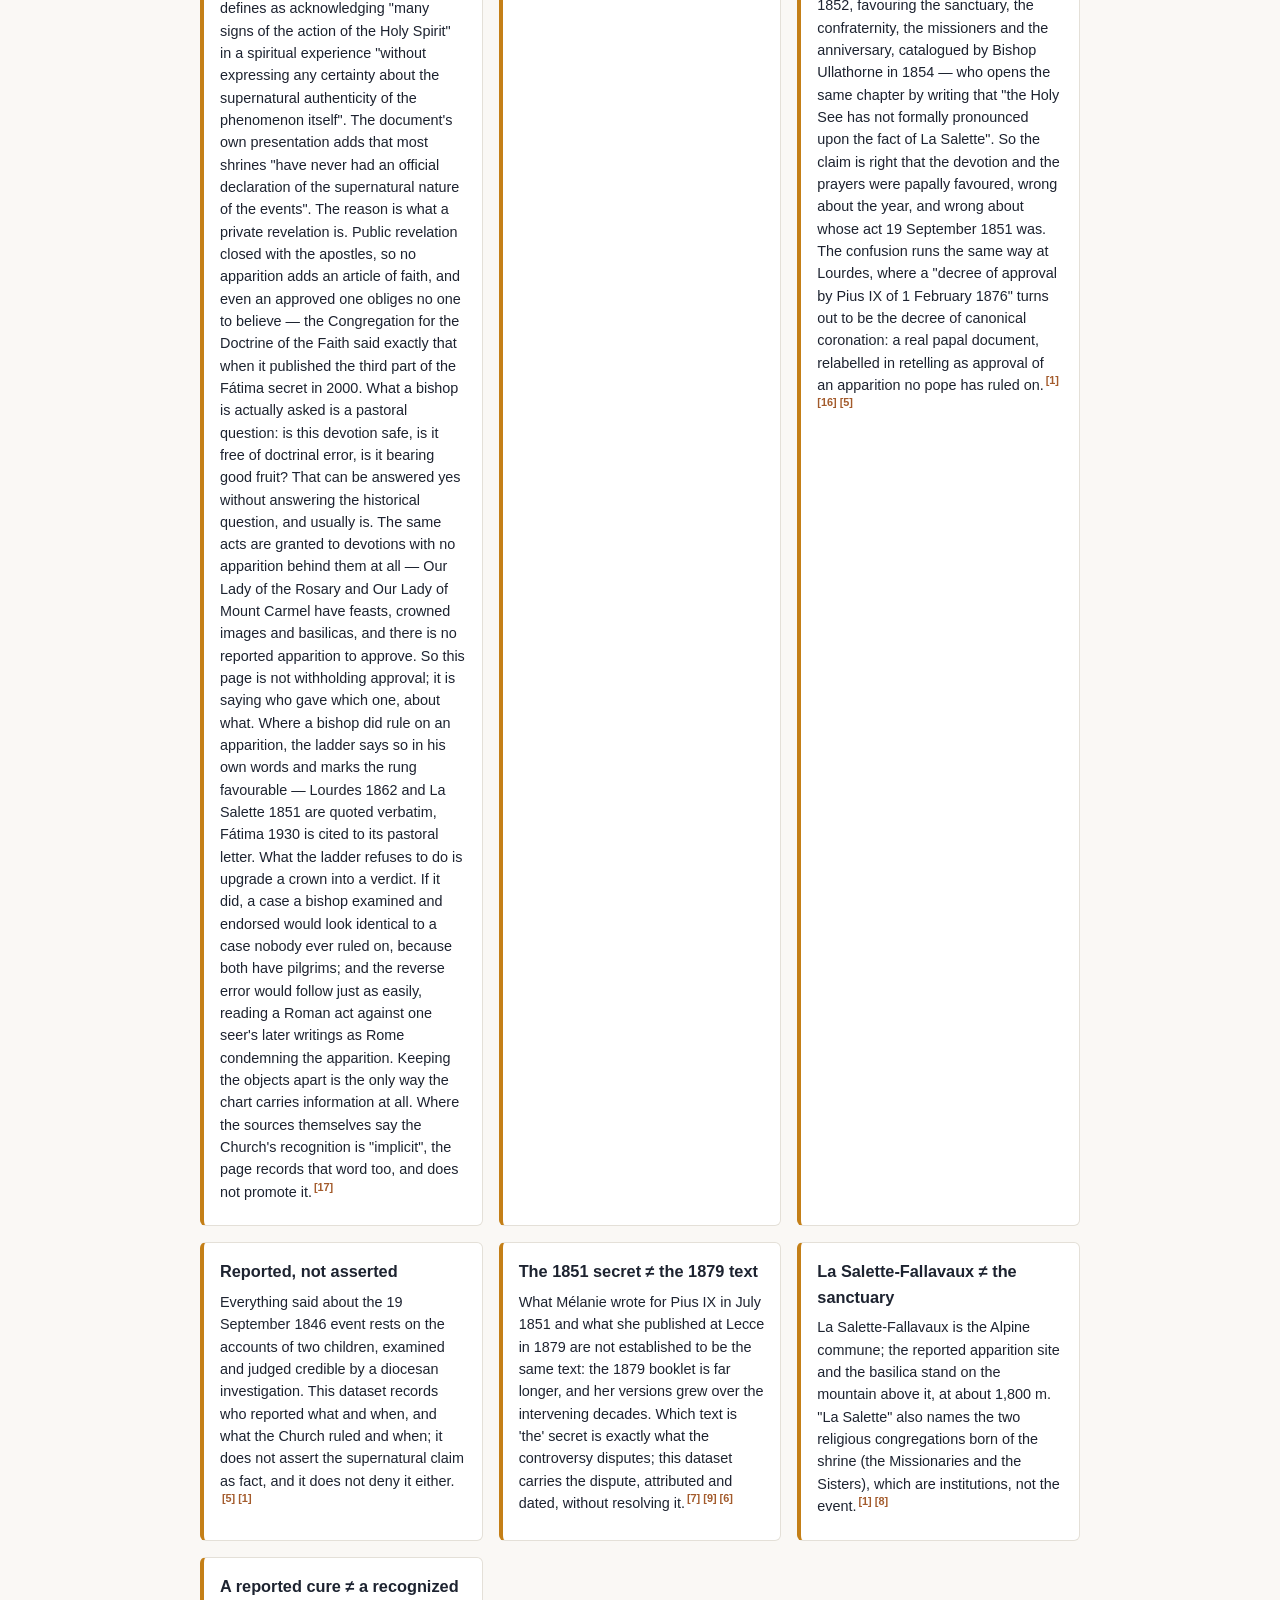
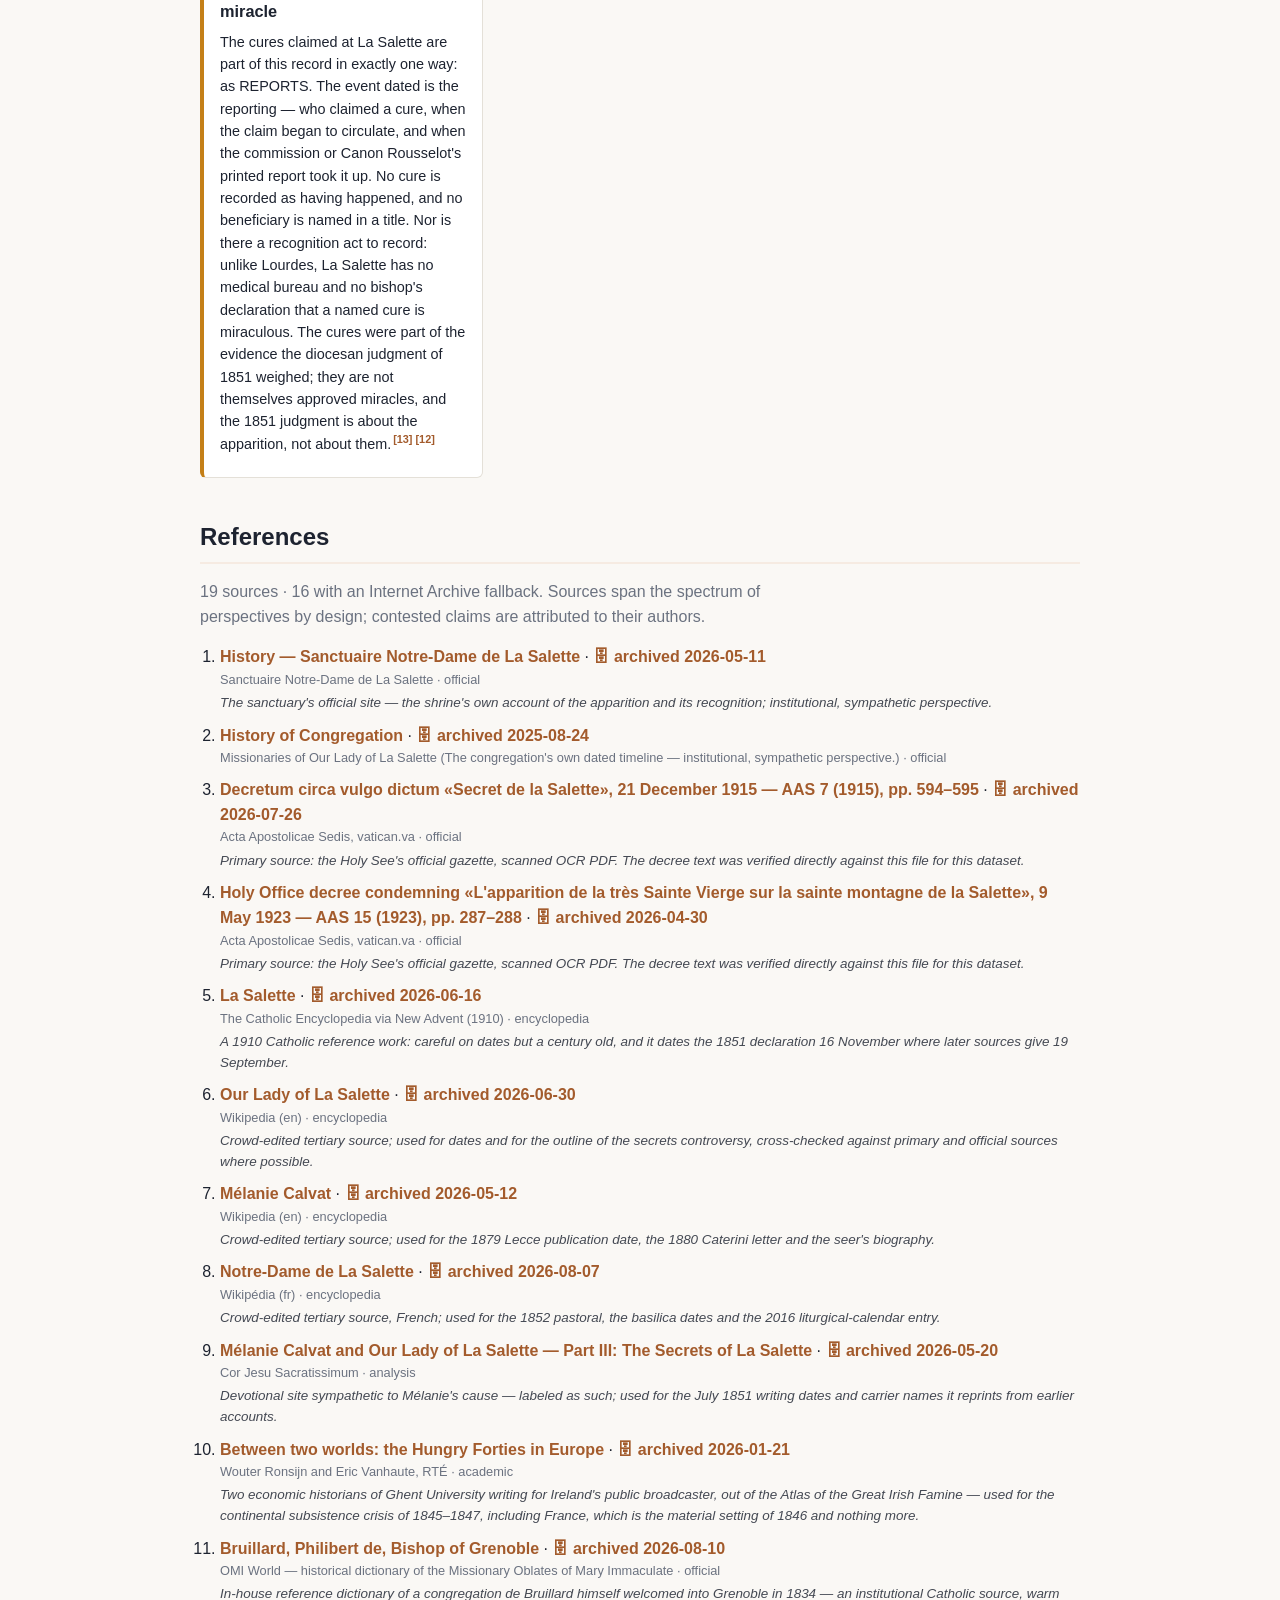
==== commit e65172c7: "River ribbon: print each axis year once (core#116) Port of the template fix: axis marks are deduplic" ====
--- a/docs/en/index.html
+++ b/docs/en/index.html
@@ -252,7 +252,7 @@
         <svg class="rv-ribbon" viewBox="-4 0 1008 29" preserveAspectRatio="xMinYMid meet" role="img" aria-label="Overview of all 29 events; long gaps in the record are drawn as breaks">
           <rect class="rv-row" x="0" y="2" width="1000" height="9"/><rect class="rv-brk" x="825.1" y="2" width="4" height="9"><title>3 decades with no recorded events (1930–1959)</title></rect><rect class="rv-brk" x="915.5" y="2" width="4" height="9"><title>4 decades with no recorded events (1970–2009)</title></rect>
           <line class="rv-tick rv-l0" data-i="0" x1="48.4" x2="48.4" y1="3.5" y2="9.5"/><line class="rv-tick rv-l0" data-i="1" x1="197.3" x2="197.3" y1="3.5" y2="9.5"/><line class="rv-tick rv-l0" data-i="2" x1="197.3" x2="197.3" y1="3.5" y2="9.5"/><line class="rv-tick rv-l0 rv-u" data-i="3" x1="197.3" x2="197.3" y1="3.5" y2="9.5"/><line class="rv-tick rv-l0 rv-u" data-i="4" x1="197.3" x2="197.3" y1="3.5" y2="9.5"/><line class="rv-tick rv-l0 rv-u" data-i="5" x1="204.8" x2="204.8" y1="3.5" y2="9.5"/><line class="rv-tick rv-l0" data-i="6" x1="204.8" x2="204.8" y1="3.5" y2="9.5"/><line class="rv-tick rv-l0 rv-u" data-i="7" x1="204.8" x2="204.8" y1="3.5" y2="9.5"/><line class="rv-tick rv-l0 rv-u" data-i="8" x1="212.2" x2="212.2" y1="3.5" y2="9.5"/><line class="rv-tick rv-l0" data-i="9" x1="234.6" x2="234.6" y1="3.5" y2="9.5"/><line class="rv-tick rv-l0" data-i="10" x1="234.6" x2="234.6" y1="3.5" y2="9.5"/><line class="rv-tick rv-l0" data-i="11" x1="242" x2="242" y1="3.5" y2="9.5"/><line class="rv-tick rv-l0" data-i="12" x1="242" x2="242" y1="3.5" y2="9.5"/><line class="rv-tick rv-l0 rv-u" data-i="13" x1="242" x2="242" y1="3.5" y2="9.5"/><line class="rv-tick rv-l0 rv-u" data-i="14" x1="242" x2="242" y1="3.5" y2="9.5"/><line class="rv-tick rv-l0 rv-u" data-i="15" x1="264.4" x2="264.4" y1="3.5" y2="9.5"/><line class="rv-tick rv-l0" data-i="16" x1="286.7" x2="286.7" y1="3.5" y2="9.5"/><line class="rv-tick rv-l0" data-i="17" x1="413.3" x2="413.3" y1="3.5" y2="9.5"/><line class="rv-tick rv-l0" data-i="18" x1="443.1" x2="443.1" y1="3.5" y2="9.5"/><line class="rv-tick rv-l0 rv-u" data-i="19" x1="443.1" x2="443.1" y1="3.5" y2="9.5"/><line class="rv-tick rv-l0" data-i="20" x1="443.1" x2="443.1" y1="3.5" y2="9.5"/><line class="rv-tick rv-l0 rv-u" data-i="21" x1="450.5" x2="450.5" y1="3.5" y2="9.5"/><line class="rv-tick rv-l0" data-i="22" x1="539.8" x2="539.8" y1="3.5" y2="9.5"/><line class="rv-tick rv-l0 rv-u" data-i="23" x1="629.2" x2="629.2" y1="3.5" y2="9.5"/><line class="rv-tick rv-l0 rv-u" data-i="24" x1="636.7" x2="636.7" y1="3.5" y2="9.5"/><line class="rv-tick rv-l0" data-i="25" x1="711.2" x2="711.2" y1="3.5" y2="9.5"/><line class="rv-tick rv-l0" data-i="26" x1="770.7" x2="770.7" y1="3.5" y2="9.5"/><line class="rv-tick rv-l0" data-i="27" x1="853.7" x2="853.7" y1="3.5" y2="9.5"/><line class="rv-tick rv-l0" data-i="28" x1="973.9" x2="973.9" y1="3.5" y2="9.5"/>
-          <text class="rv-axis" x="0" y="26" text-anchor="start">1826</text><text class="rv-axis" x="819.1" y="26" text-anchor="end">1923</text><text class="rv-axis" x="835.1" y="26" text-anchor="start">1962</text><text class="rv-axis" x="909.5" y="26" text-anchor="end">1962</text><text class="rv-axis" x="925.5" y="26" text-anchor="start">2016</text><text class="rv-axis" x="1000" y="26" text-anchor="end">2016</text><rect class="rv-win" x="0" y="0" width="0" height="13"/>
+          <text class="rv-axis" x="0" y="26" text-anchor="start">1826</text><text class="rv-axis" x="819.1" y="26" text-anchor="end">1923</text><text class="rv-axis" x="835.1" y="26" text-anchor="start">1962</text><text class="rv-axis" x="925.5" y="26" text-anchor="start">2016</text><rect class="rv-win" x="0" y="0" width="0" height="13"/>
         </svg>
       </div>
       <ol class="rv-list" style="--lanes:1">
--- a/docs/styles.css
+++ b/docs/styles.css
@@ -636,3 +636,57 @@
   .rv-e[hidden] { display: grid; }
   .rv-card { animation: none; }
 }
+
+/* ---------------------------------------------------------------------------
+   Dark mode (core#113): follows the reader's system setting; the light page
+   is untouched. A self-contained block, appended last, so it layers over any
+   site's copy of the stylesheet: it redefines the base tokens and restates
+   only the rules that hard-code a light colour. The site accent is a dark
+   hue, so wherever it is TEXT it is lifted to --accent-hi; where it is a fill
+   it stays the accent. Screen only: print keeps the light page.
+   --------------------------------------------------------------------------- */
+@media screen and (prefers-color-scheme: dark) {
+  :root {
+    color-scheme: dark;
+    --bg: #121418; --surface: #1a1d23; --ink: #e4e6ea; --muted: #9ba2ae; --line: #2d313a;
+    --accent-hi: color-mix(in srgb, var(--accent) 45%, #ffffff);
+    --accent-soft: color-mix(in srgb, var(--accent) 26%, #1a1d23);
+    --accent-dark: var(--accent-hi);
+    --card: var(--surface);
+  }
+  .site-header { background: linear-gradient(135deg, color-mix(in srgb, var(--accent) 45%, #000000), var(--accent)); }
+  .site-nav { background: #0d0f13; box-shadow: 0 1px 0 var(--line); }
+  a { color: var(--accent-hi); }
+  .site-nav a { color: #e8e6e1; }
+  .facts dt, .flag, .related-link a, sup.cite a, ol.references a, .archive-link:hover,
+  .lang-switch a:hover, .lang-switch .lang-current, .party-link a { color: var(--accent-hi); }
+  .glossary-link { color: var(--accent-hi); border-bottom-color: var(--accent-hi); }
+  .notice-attribution { background: #2a2416; }
+  .i18n-disclaimer { background: #2a2416; border-bottom-color: #4a3d1f; color: #e3cf8f; }
+  table.meetings thead th { background: #0d0f13; }
+  table.meetings tbody tr:nth-child(even) { background: #16191e; }
+  .site-footer code { background: #262a31; }
+  .lineage-branch.lineage-separate { background: #211d14; }
+  .lineage-separate .tree-status { color: #e7c58a; background: #3a2f18; }
+  .tree-edge-label { background: #23262d; }
+  .nc-track { background: #262a31; }
+  .latam-bg { fill: #2a2e36; stroke: #121418; }
+  .latam-c { fill: #353a44; stroke: #121418; }
+  .latam-c.map-t1, .atlas-swatch.map-t1 { fill: color-mix(in srgb, var(--accent) 70%, #2a2e36); background: color-mix(in srgb, var(--accent) 70%, #2a2e36); }
+  .latam-c.map-t2, .atlas-swatch.map-t2 { fill: color-mix(in srgb, var(--accent) 45%, #2a2e36); background: color-mix(in srgb, var(--accent) 45%, #2a2e36); }
+  .latam-c.map-t3, .atlas-swatch.map-t3 { fill: color-mix(in srgb, var(--accent) 25%, #2a2e36); background: color-mix(in srgb, var(--accent) 25%, #2a2e36); }
+  .atlas-swatch { background: #353a44; }
+  .sw-has-unverified { background-image: repeating-linear-gradient(45deg, rgba(18,20,24,.55) 0 3px, transparent 3px 6px); }
+  .al-tab[aria-selected="true"] { color: #121418; }
+  .al-favourable .al-node-status, .al-favourable .al-status { color: #7fd1a0; }
+  .al-negative .al-node-status, .al-negative .al-status { color: #f0a0ab; }
+  .al-inconclusive .al-node-status, .al-inconclusive .al-status,
+  .al-reported-undocumented .al-node-status, .al-reported-undocumented .al-status { color: #e3c77a; }
+  .al-pending .al-node-status, .al-pending .al-status { color: #8cc8e6; }
+  .al-adjacent .al-node-status, .al-adjacent .al-status { color: #c3a9e8; }
+  .rv-l0 { --c: var(--accent-hi); }
+  .rv-lanes .rv-l0 { --c: #9d93ff; }
+  .rv-l1 { --c: #4fc4b5; } .rv-l2 { --c: #e3a24f; } .rv-l3 { --c: #f07aa8; }
+  .rv-l4 { --c: #6fb4e8; } .rv-l5 { --c: #a8c25a; } .rv-l6 { --c: #d49a7e; } .rv-l7 { --c: #a3adbb; }
+  .rv-win { fill: var(--accent-hi); stroke: var(--accent-hi); }
+}
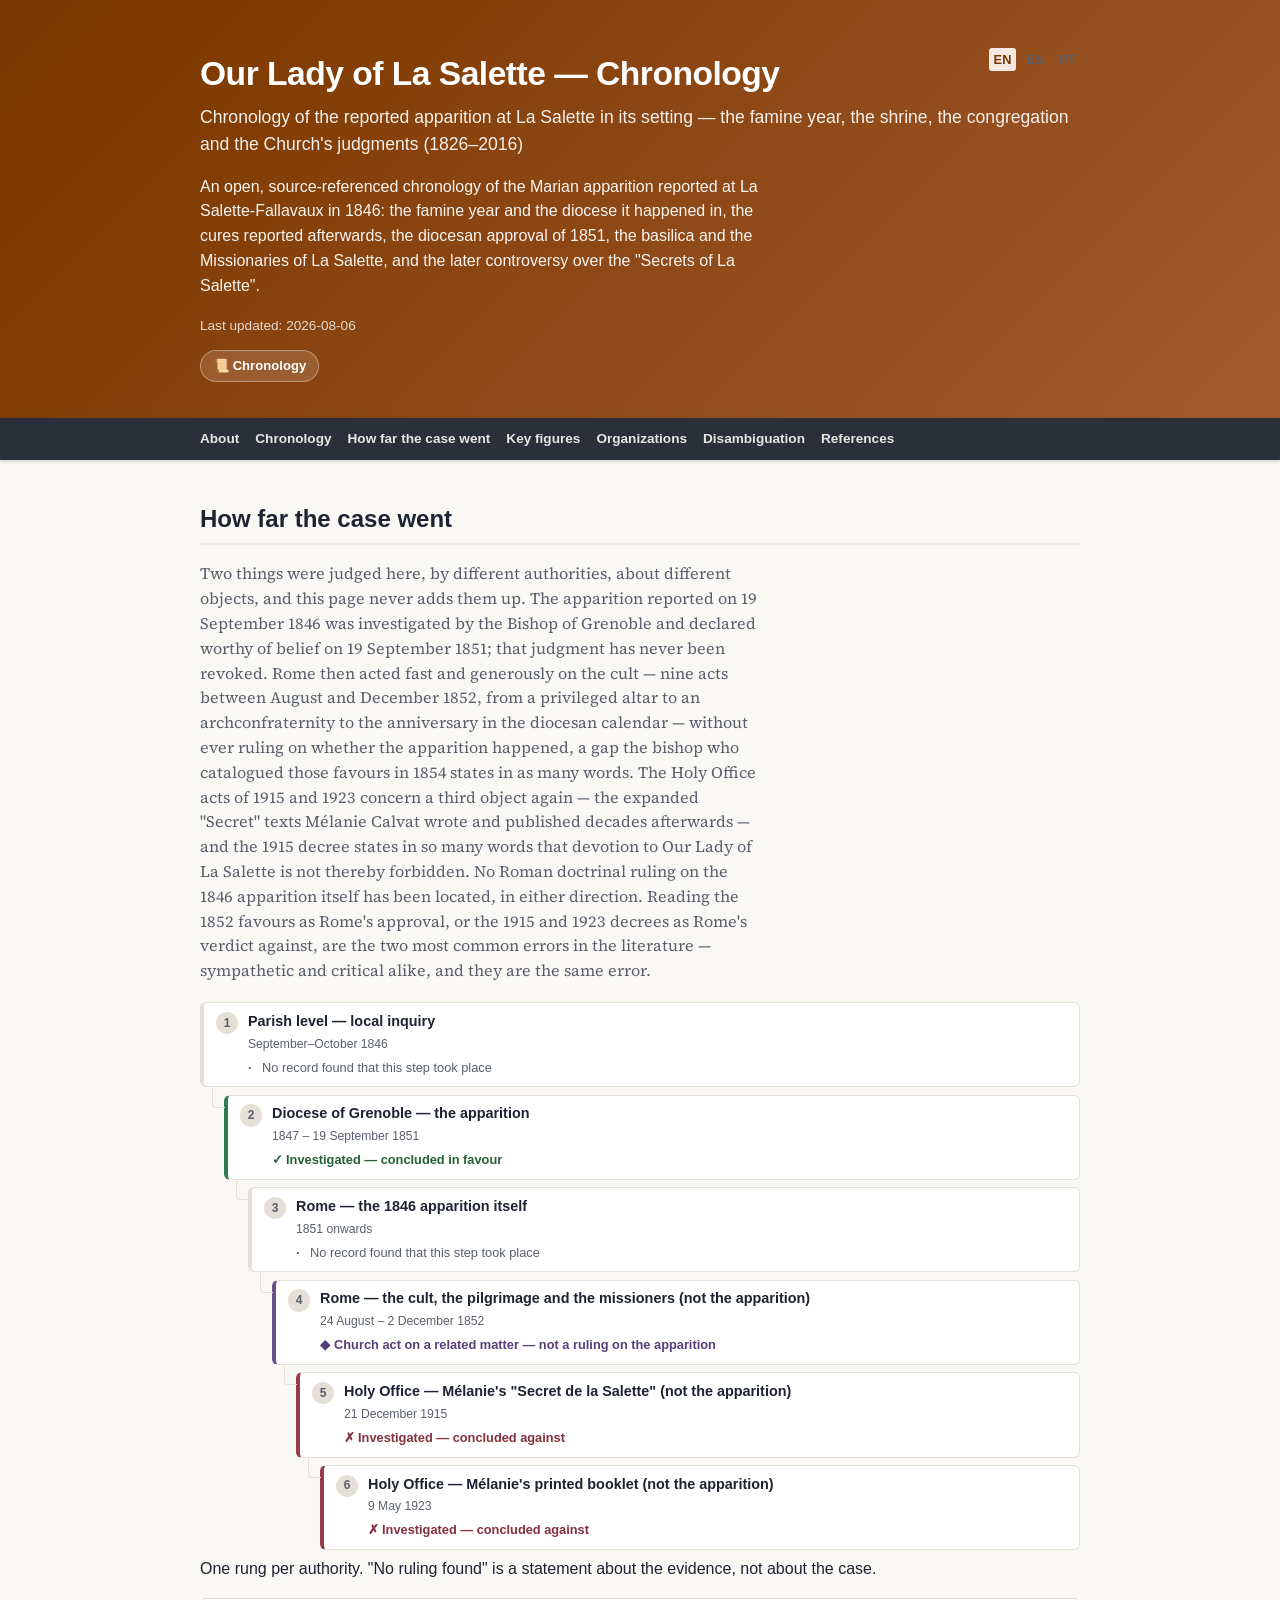
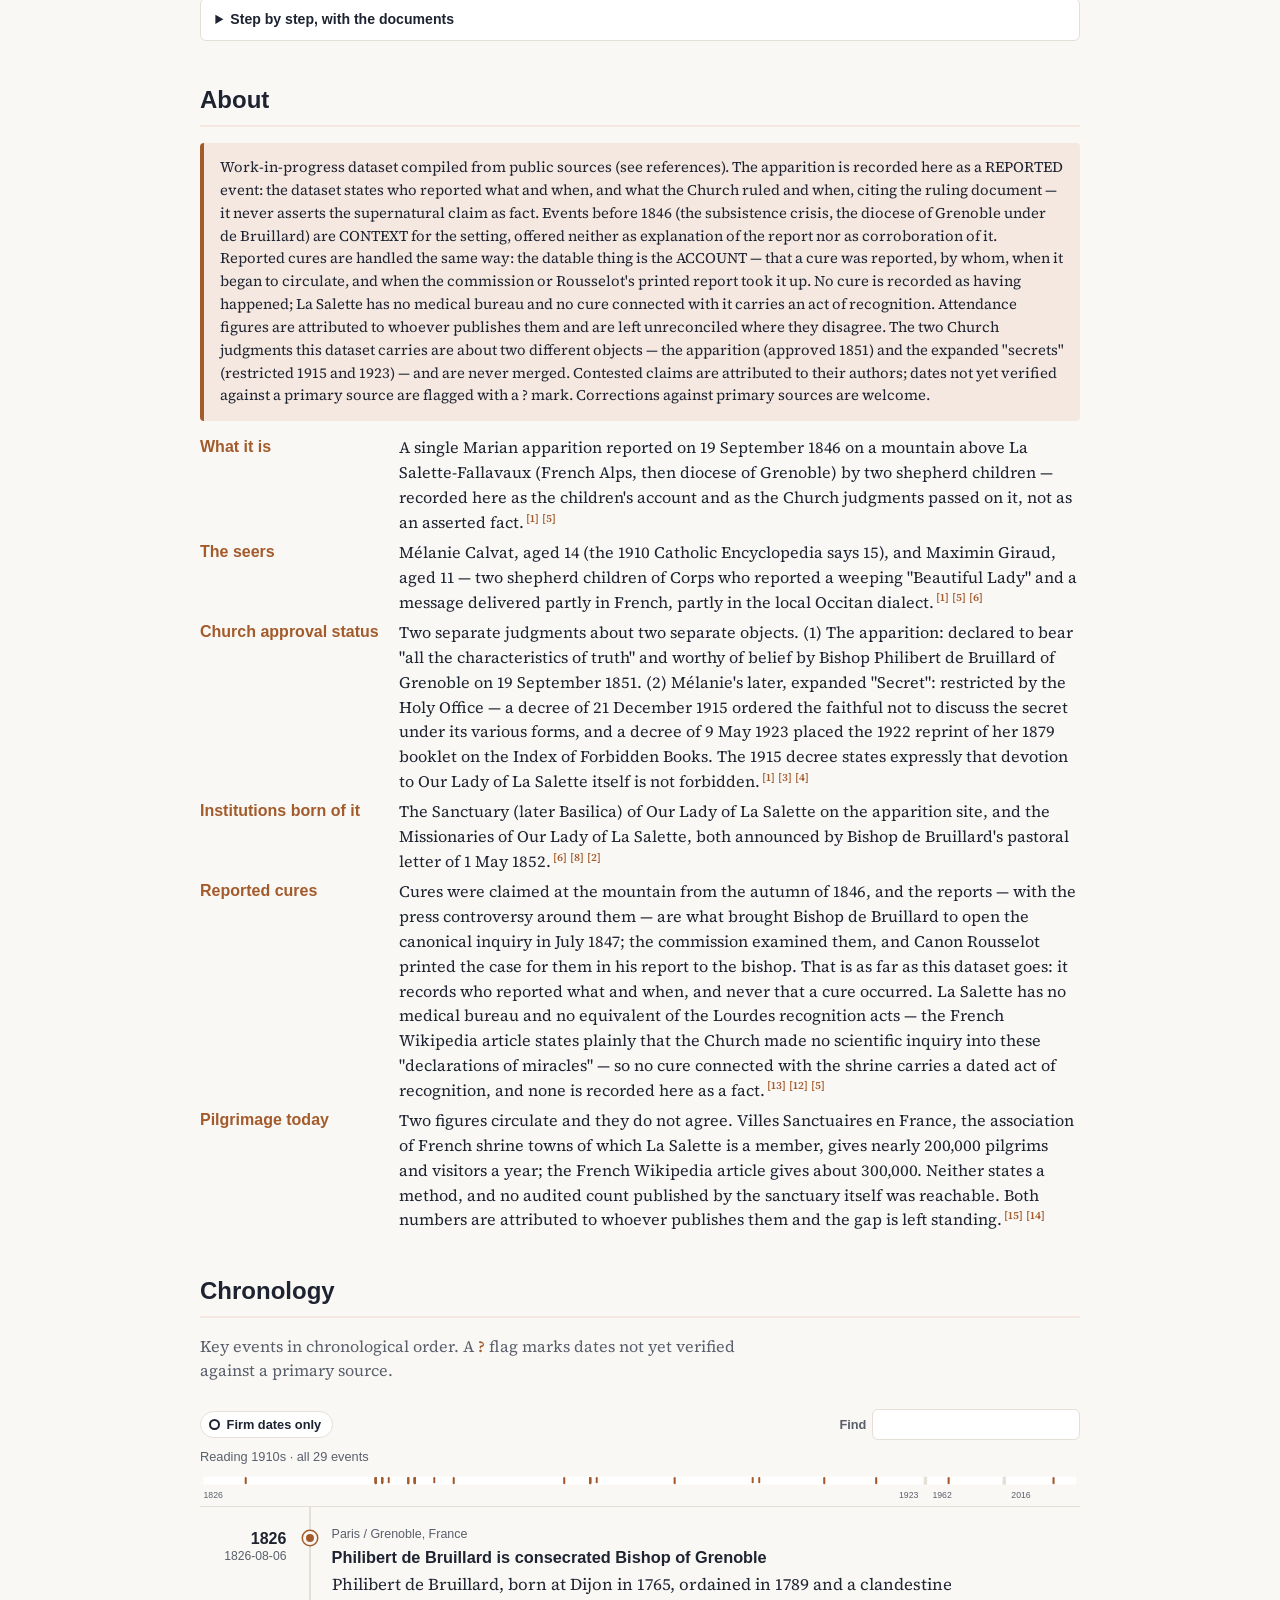
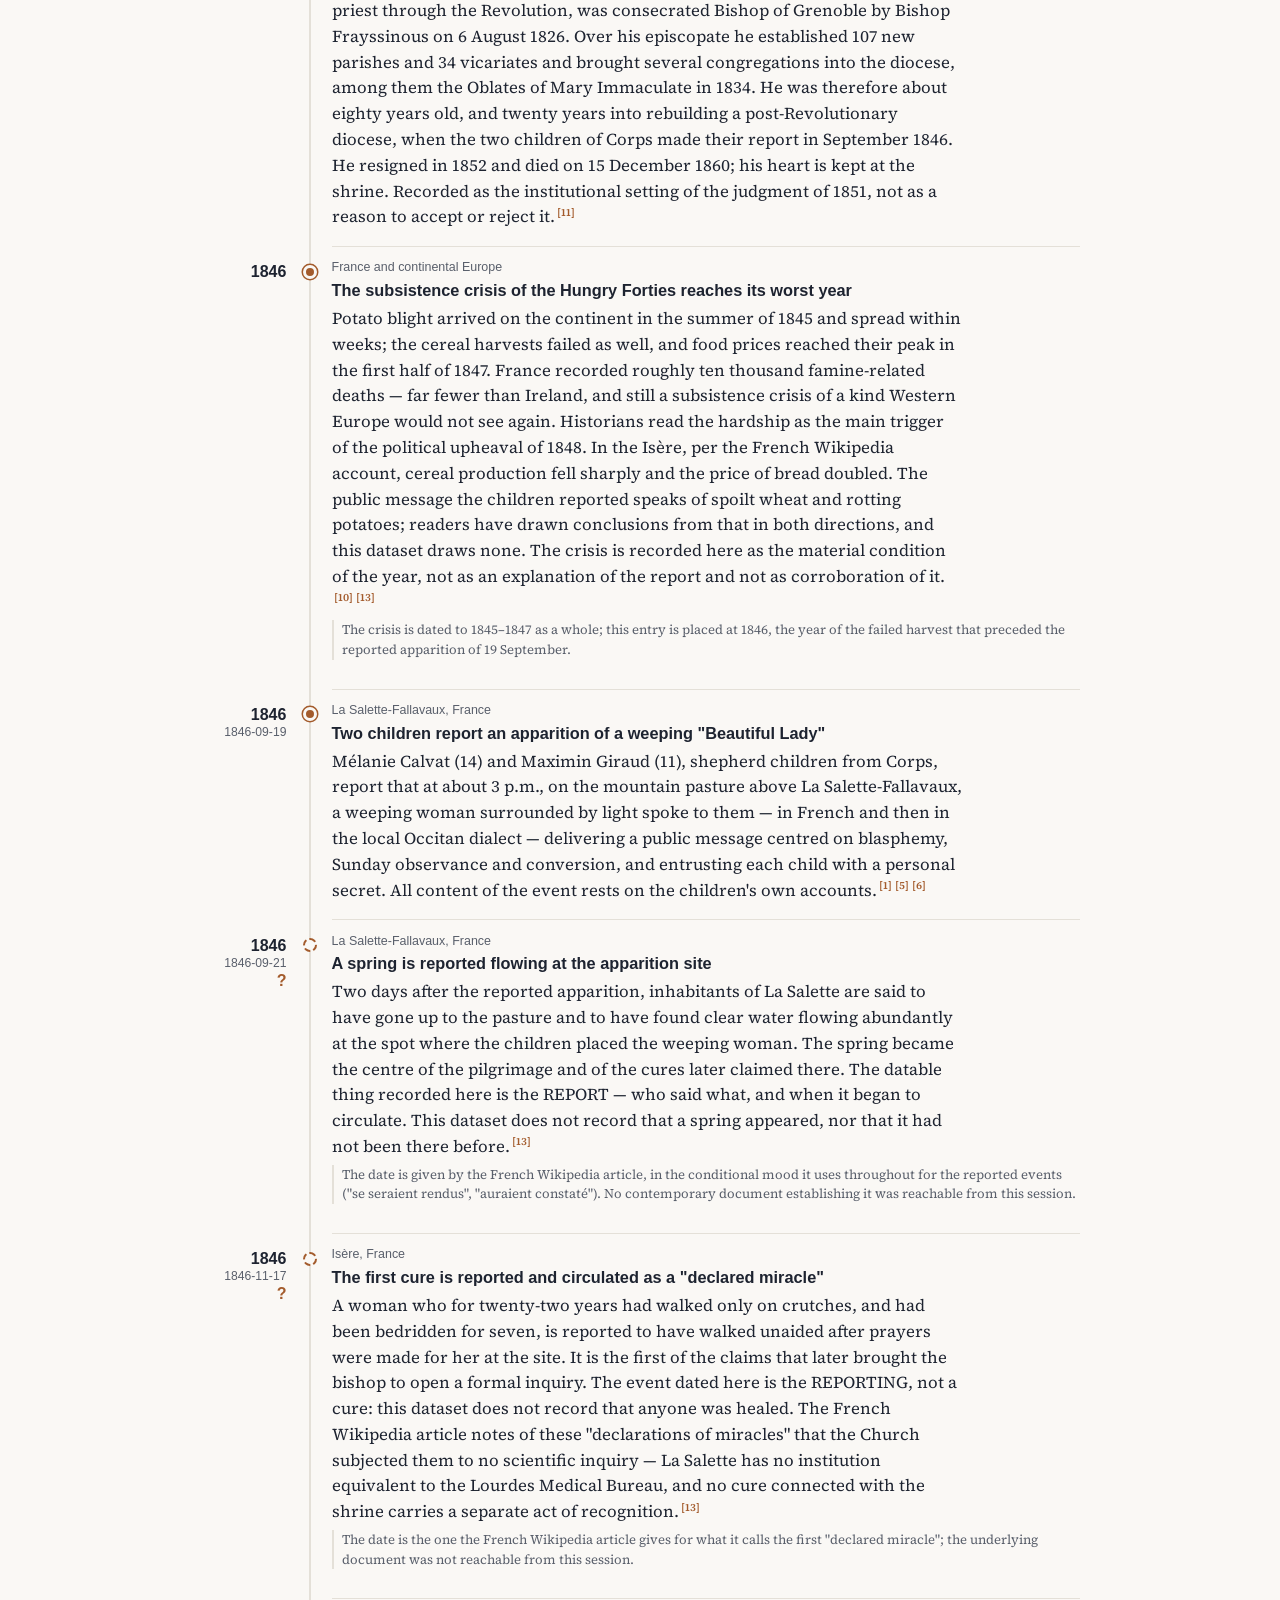
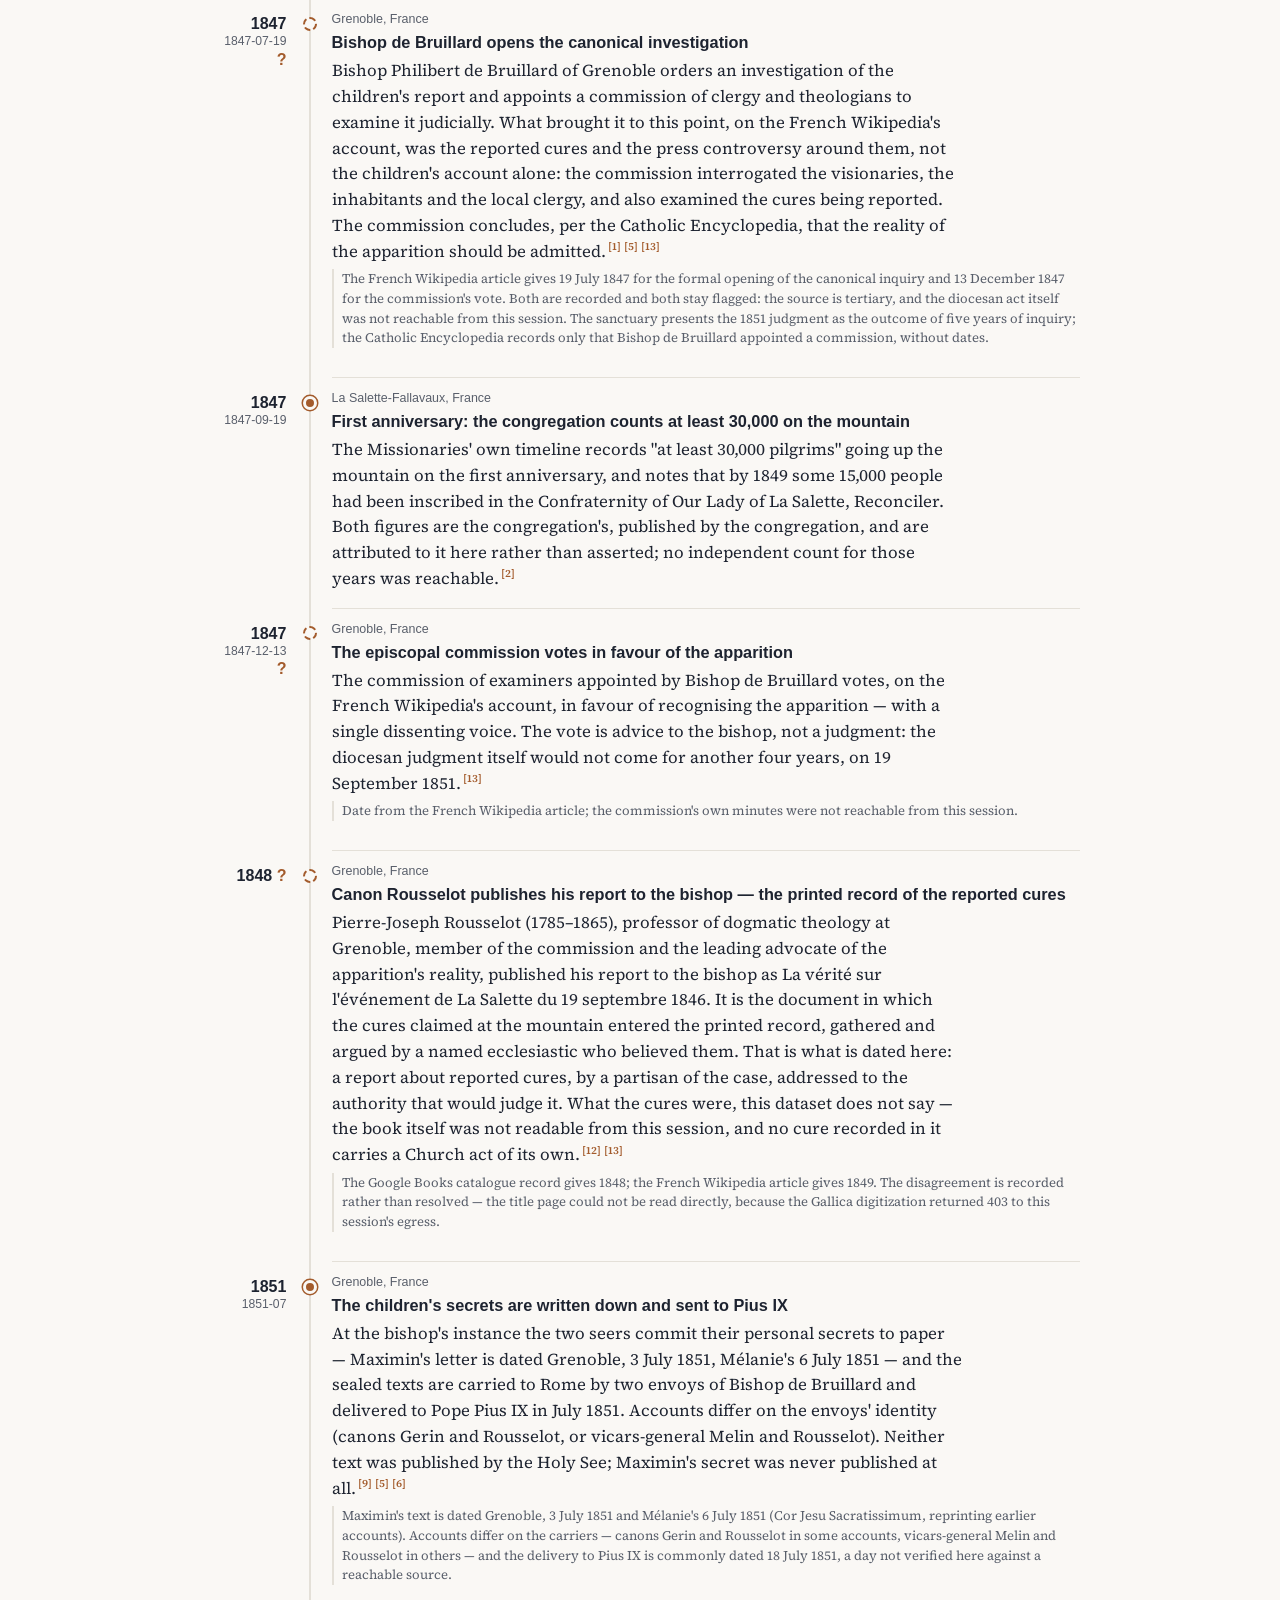
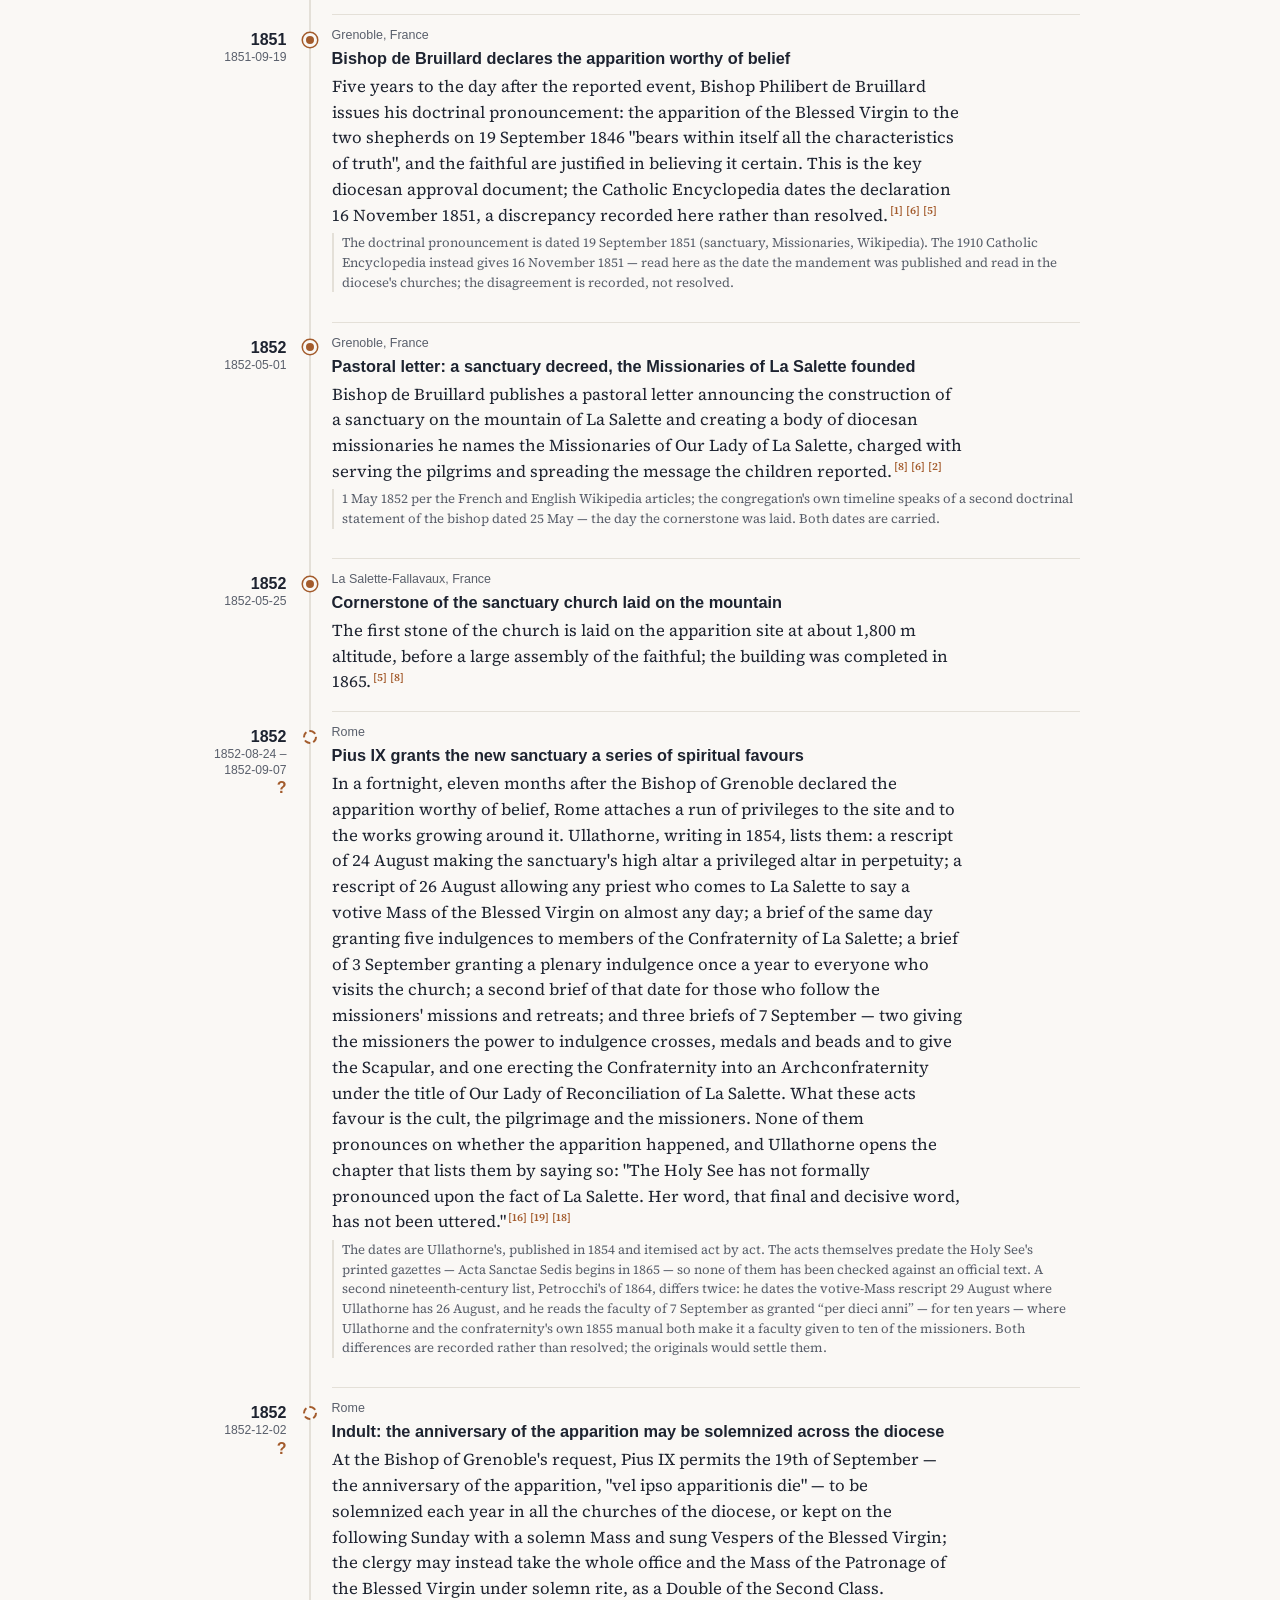
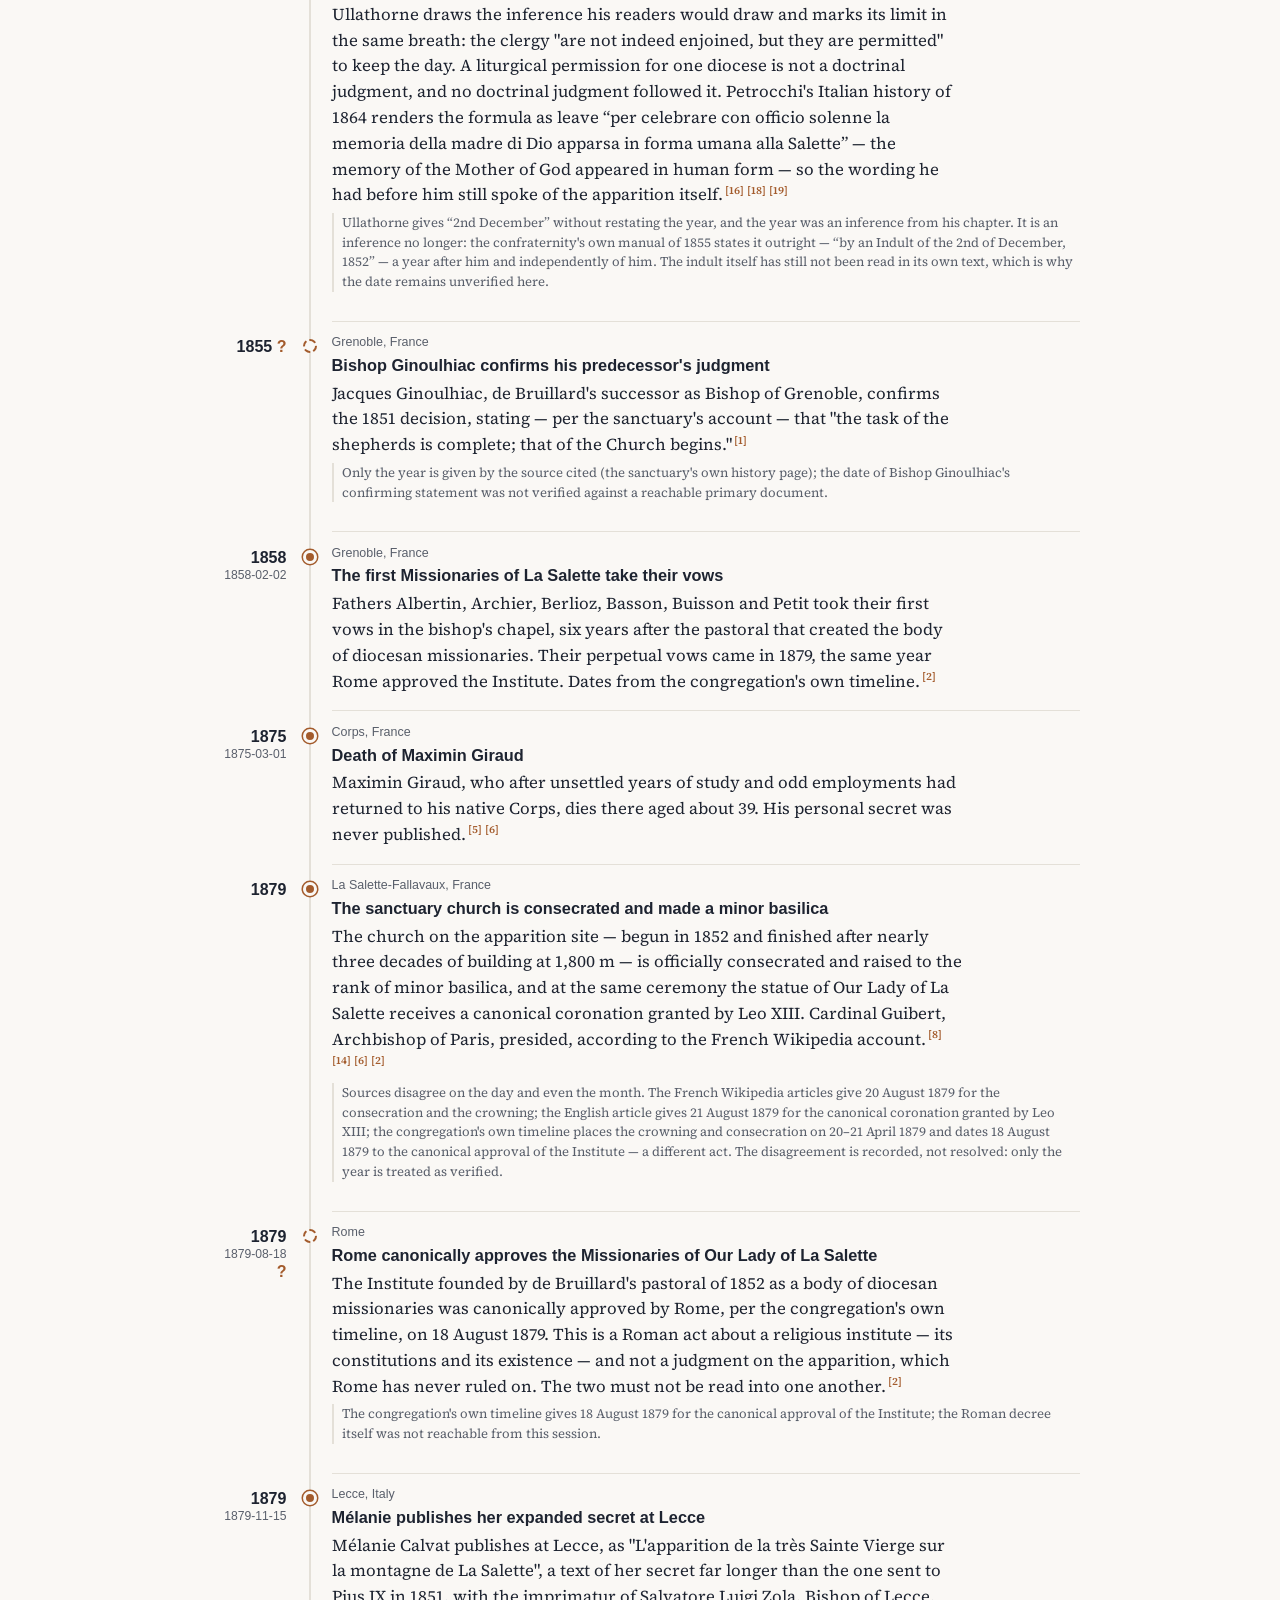
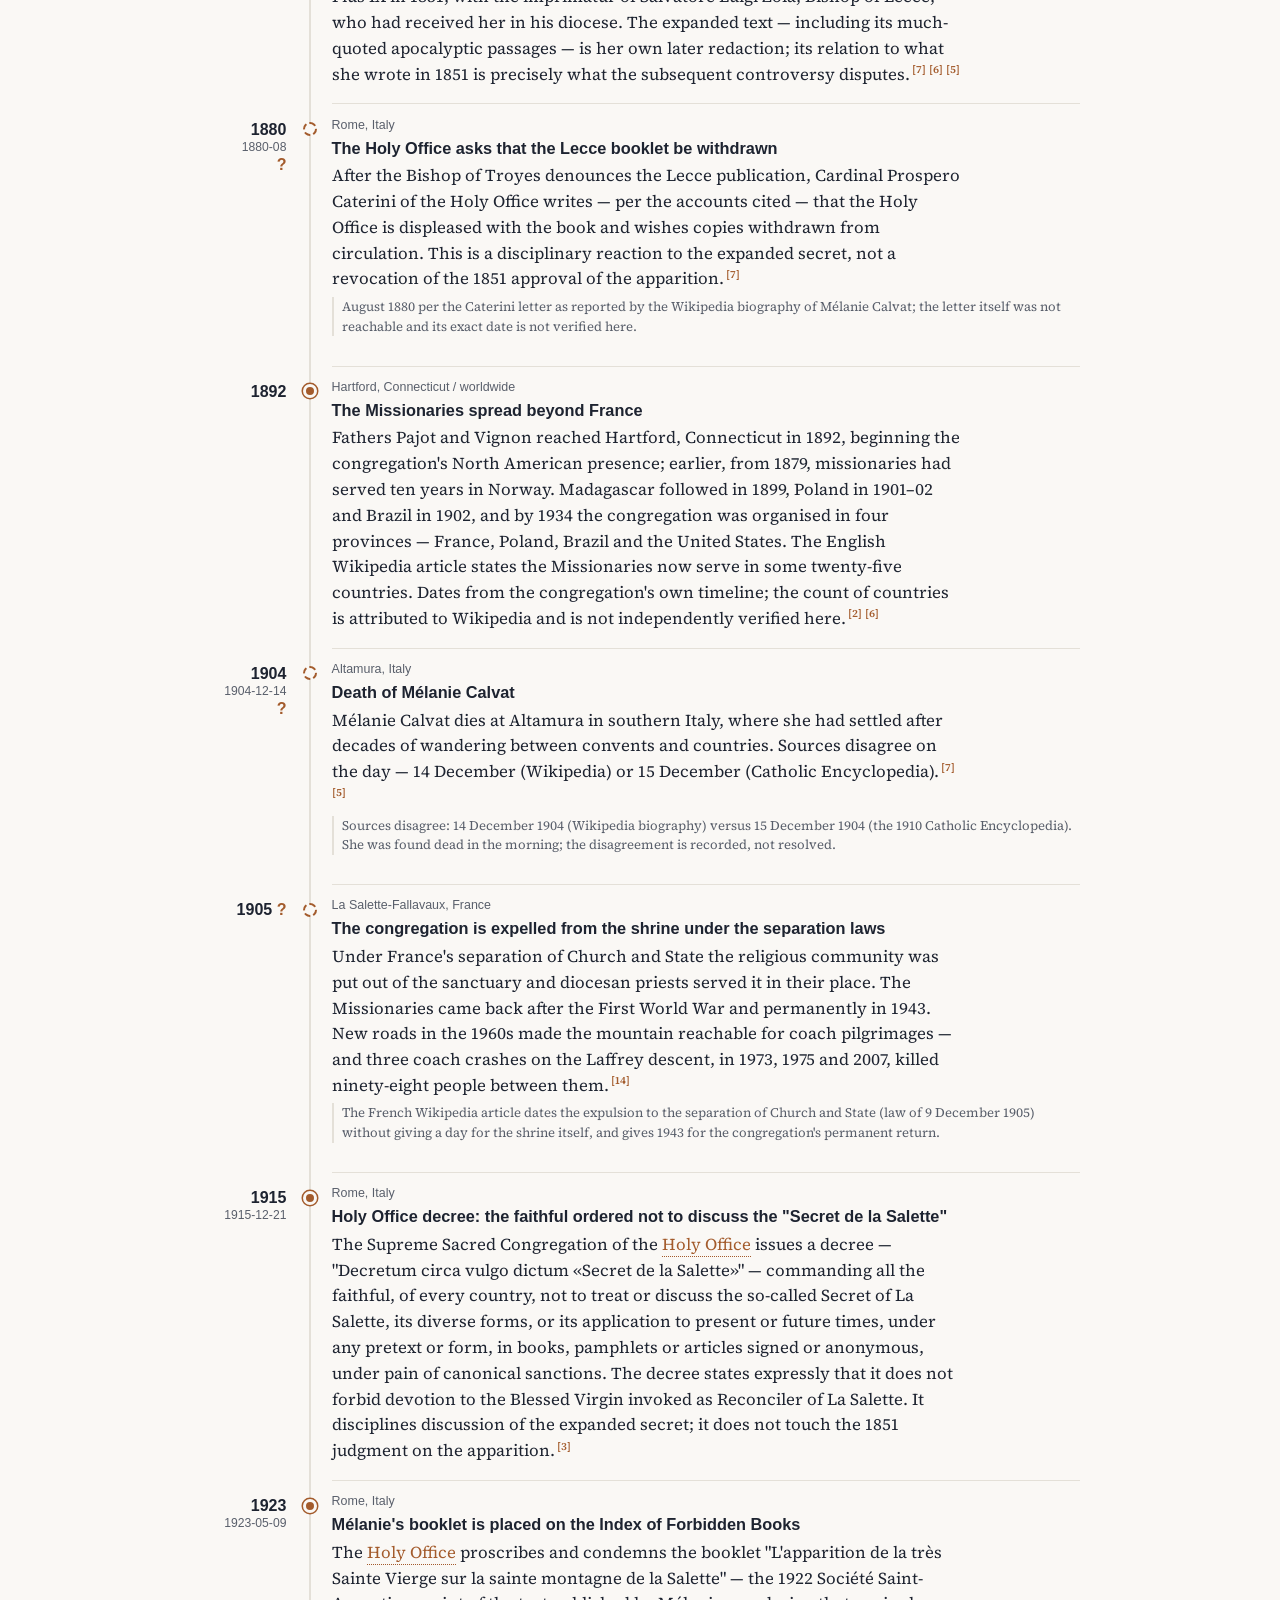
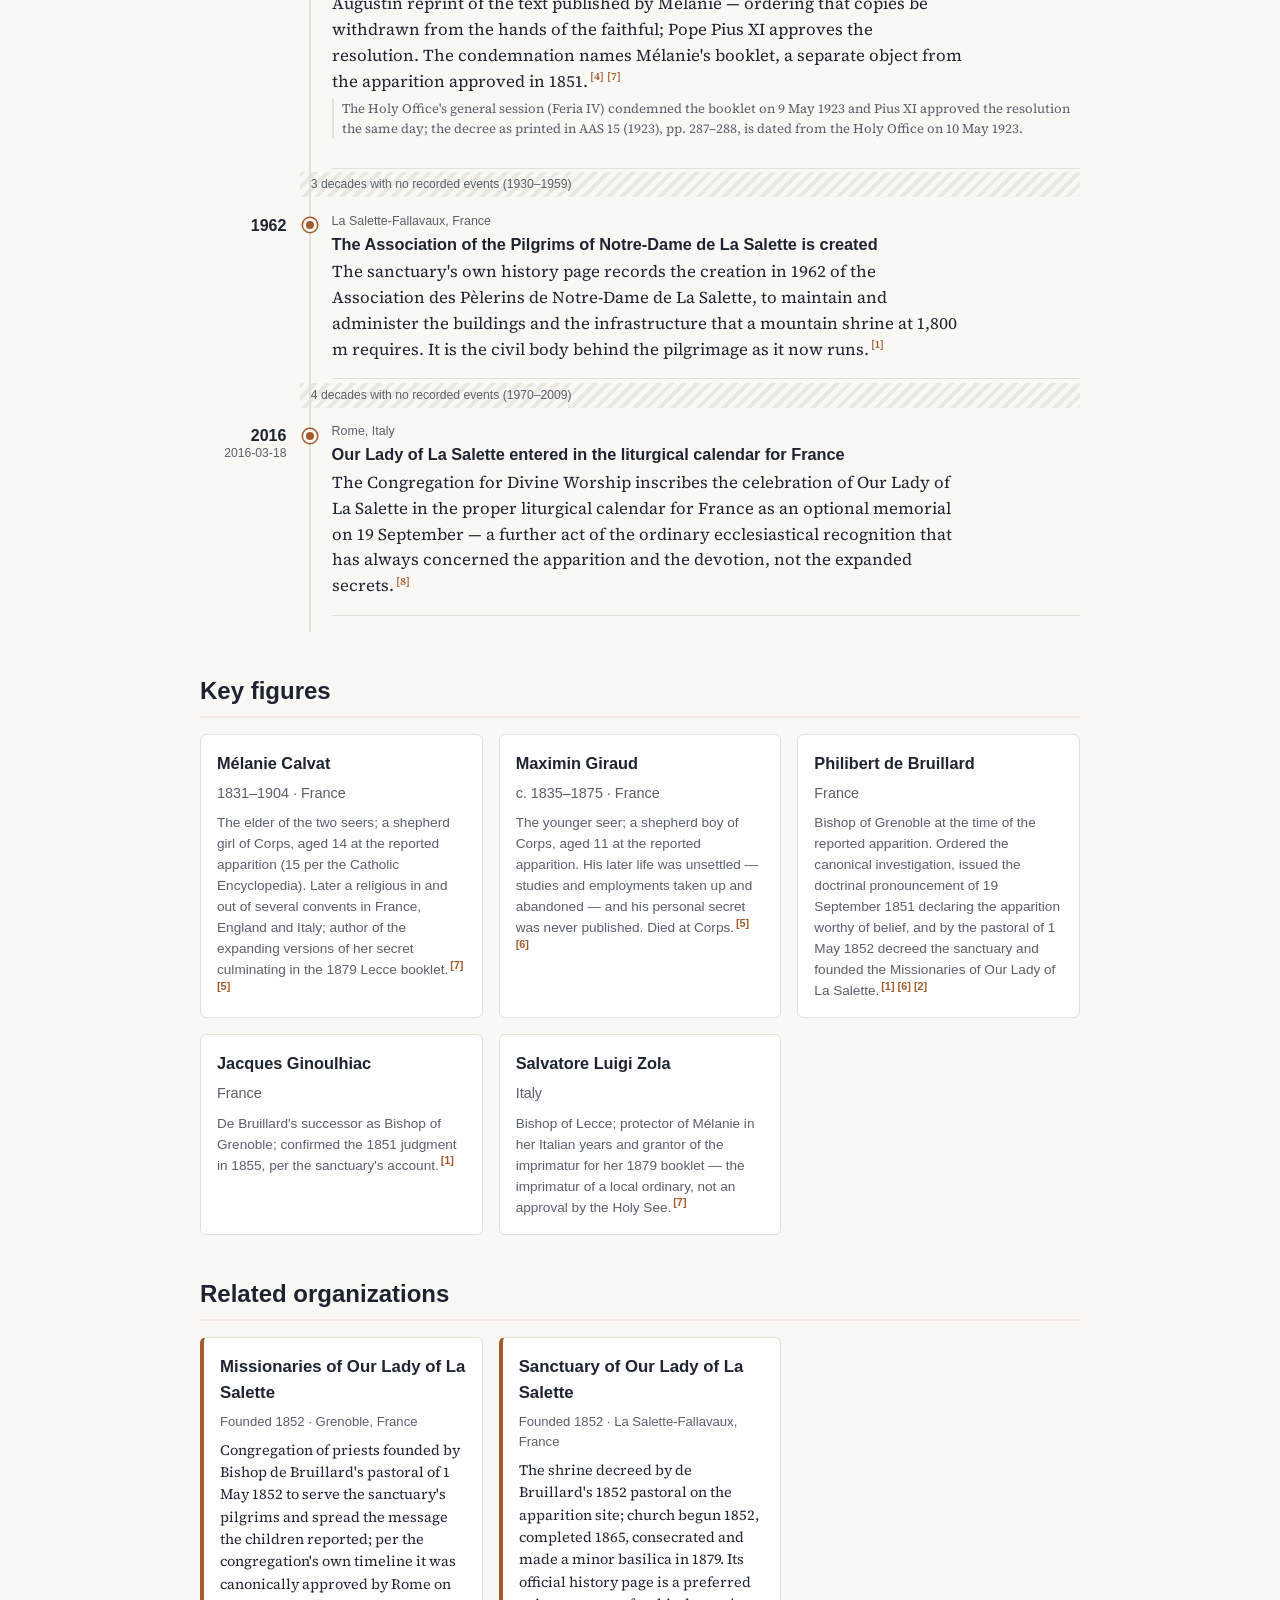
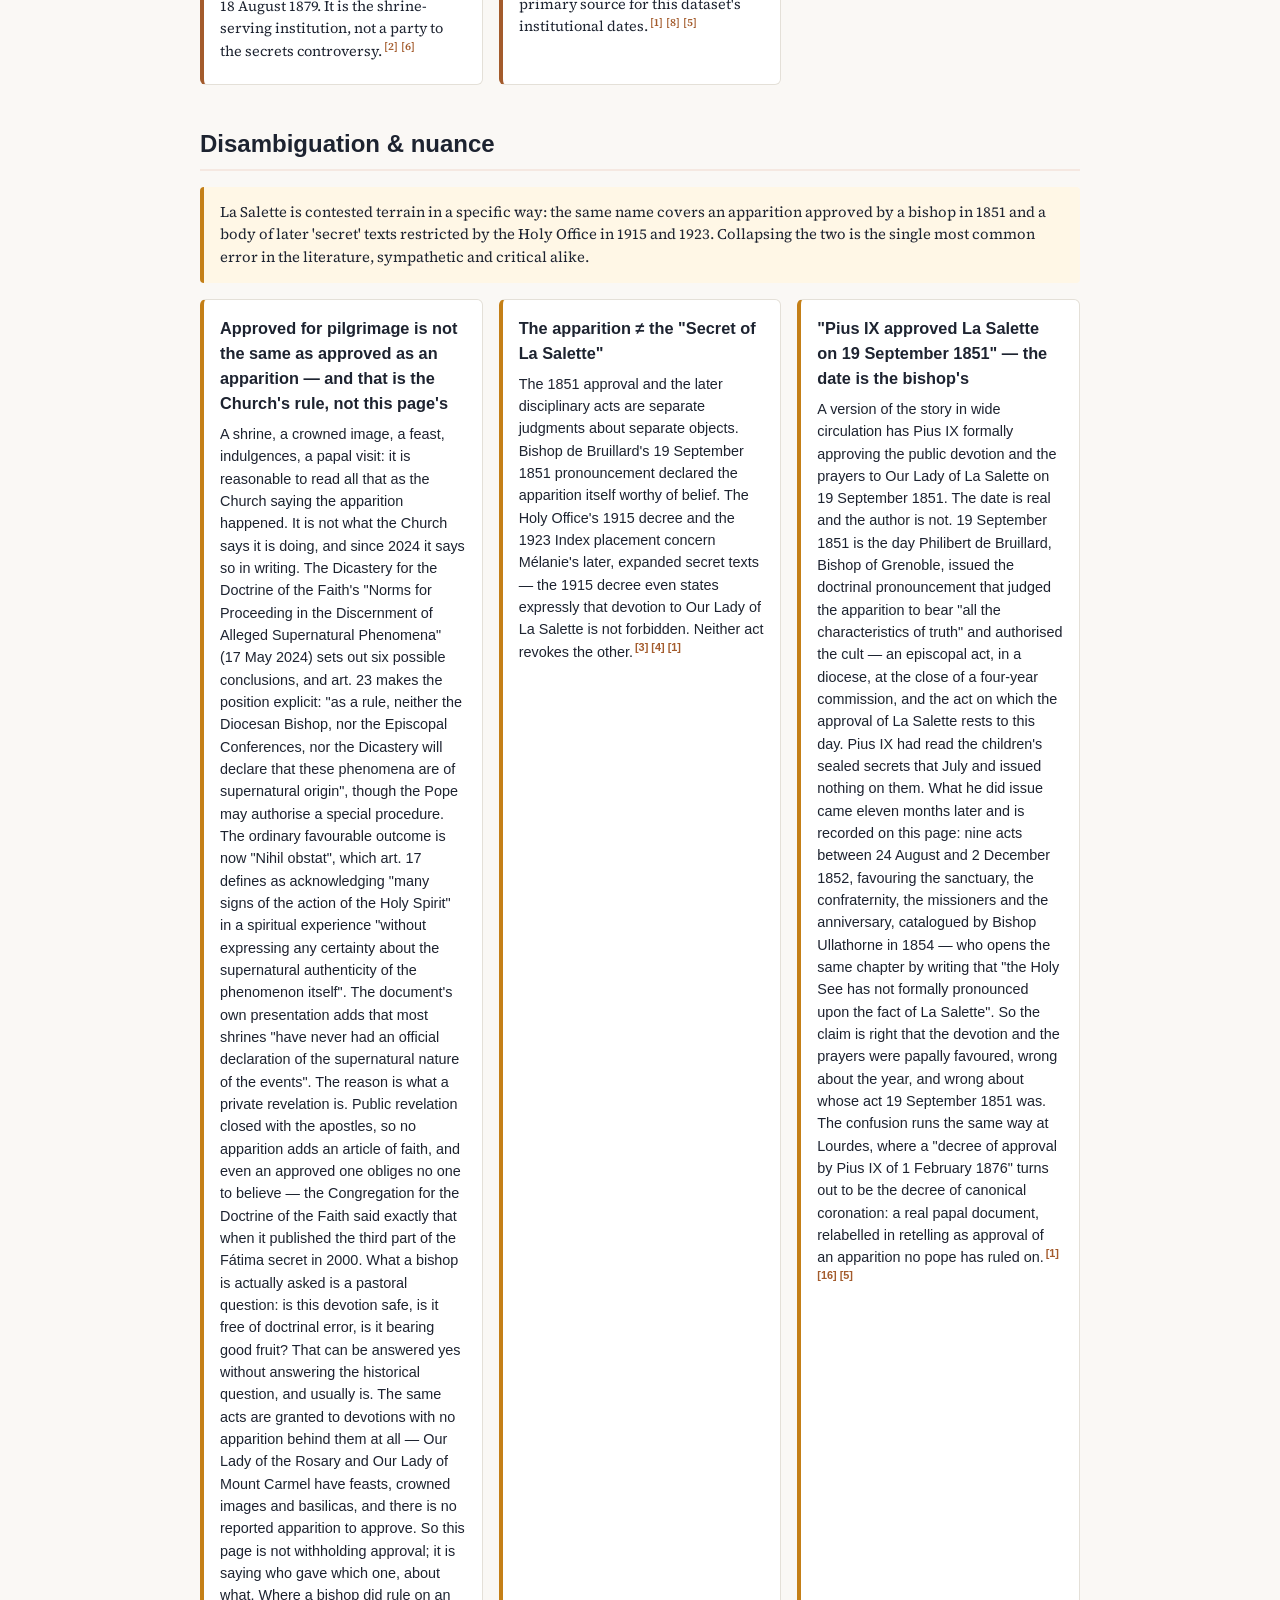
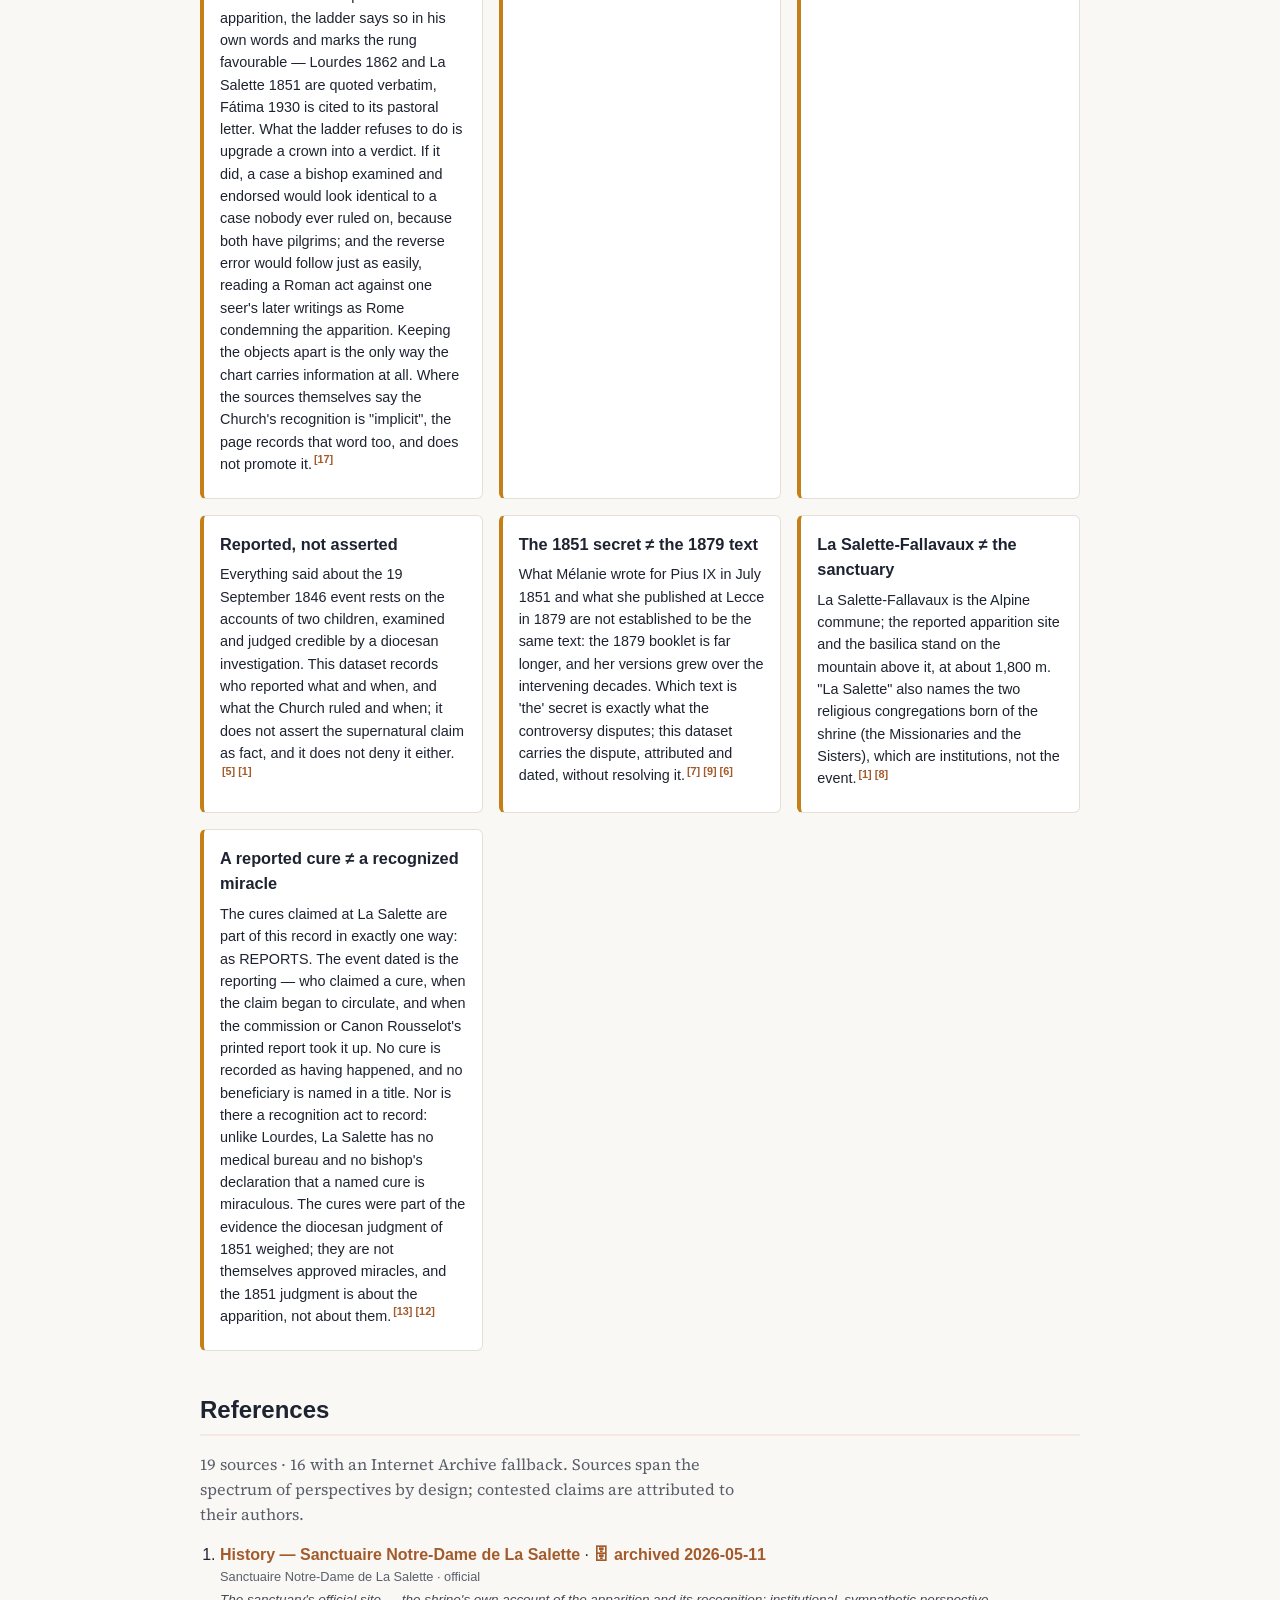
==== commit 4a991d2c: "Adopt core#74/#118/#119/#120/#121/#123/#3: vocabulary, look, citations, disputed dates, shared tests" ====
--- a/docs/en/index.html
+++ b/docs/en/index.html
@@ -15,6 +15,7 @@
   </script>
   <link rel="stylesheet" href="../styles.css">
   <script src="../river.js" defer></script>
+  <script src="../cite.js" defer data-label="Reference" data-all="All references"></script>
   <link rel="canonical" href="https://cronologia.github.io/lasalette/en/">
   <link rel="alternate" hreflang="en" href="https://cronologia.github.io/lasalette/en/">
   <link rel="alternate" hreflang="es" href="https://cronologia.github.io/lasalette/es/">
--- a/docs/styles.css
+++ b/docs/styles.css
@@ -2,7 +2,7 @@
   --bg: #faf8f5;
   --surface: #ffffff;
   --ink: #1d2330;
-  --muted: #6b7280;
+  --muted: #595f6b;
   --accent: #a35b2c;
   --accent-dark: #713e1d;
   --accent-soft: #f6ebe2;
@@ -296,7 +296,7 @@
 .lang-switch { float: right; display: flex; gap: .35rem; align-items: center; font-size: .8rem; font-weight: 700; }
 .lang-switch a { color: var(--muted); text-decoration: none; padding: .1rem .3rem; border-radius: 3px; }
 .lang-switch a:hover { color: var(--accent); background: var(--accent-soft); }
-.lang-switch .lang-current { color: var(--accent); background: var(--accent-soft); padding: .1rem .3rem; border-radius: 3px; }
+.lang-switch .lang-current { color: var(--accent-dark); background: var(--accent-soft); padding: .1rem .3rem; border-radius: 3px; }
 
 /* Machine-translation disclaimer (non-English pages) */
 .i18n-disclaimer {
@@ -415,8 +415,8 @@
 /* Four steps of intensity — always alongside the printed number, never instead. */
 .sw-i1 { background: color-mix(in srgb, var(--accent) 12%, transparent); }
 .sw-i2 { background: color-mix(in srgb, var(--accent) 28%, transparent); }
-.sw-i3 { background: color-mix(in srgb, var(--accent) 46%, transparent); }
-.sw-i4 { background: color-mix(in srgb, var(--accent) 64%, transparent); }
+.sw-i3 { background: var(--accent); }
+.sw-i4 { background: var(--accent-dark); }
 .sw-i3 a, .sw-i4 a { color: #fff; }
 .sw-zero { background: transparent; }
 .sw-zero::after { content: '·'; color: var(--muted); }
@@ -562,9 +562,9 @@
 .rv-l0 { --c: var(--accent); }
 .rv-lanes .rv-l0 { --c: #4338a0; }
 .rv-l1 { --c: #13776d; }
-.rv-l2 { --c: #a8620f; }
+.rv-l2 { --c: #9d5c0e; }
 .rv-l3 { --c: #b0306a; }
-.rv-l4 { --c: #2f7fb5; }
+.rv-l4 { --c: #2a72a2; }
 .rv-l5 { --c: #5e7a1a; }
 .rv-l6 { --c: #8a5a44; }
 .rv-l7 { --c: #555f6d; }
@@ -635,6 +635,92 @@
   .rv-e { break-inside: avoid; }
   .rv-e[hidden] { display: grid; }
   .rv-card { animation: none; }
+}
+
+.rv-ribbon .rv-hl { font-size: 9.5px; font-weight: 700; fill: var(--ink); }
+.rv-ribbon .rv-hl-tick { stroke: var(--ink); stroke-width: 1; stroke-dasharray: 2 2; opacity: .55; }
+.rv-claims { margin: .55rem 0 0; font-size: .86rem; }
+.rv-claims-h { margin: 0 0 .3rem; font-size: .72rem; font-weight: 700; letter-spacing: .04em; text-transform: uppercase; color: var(--muted); }
+.rv-claims-h span { font-weight: 600; letter-spacing: 0; text-transform: none; margin-left: .3rem; }
+.rv-span { position: relative; height: 12px; margin: 0 .4rem .35rem; border-bottom: 1px solid var(--line); max-width: 22rem; }
+.rv-span i, .rv-span b { position: absolute; bottom: -1px; }
+.rv-span .rv-ct { width: 2px; height: 9px; margin-left: -1px; background: var(--accent); }
+.rv-span .rv-cr { height: 5px; min-width: 2px; background: color-mix(in srgb, var(--accent) 45%, transparent); border: 1px solid var(--accent); border-radius: 2px; }
+.rv-span b { width: 9px; height: 9px; margin-left: -4.5px; bottom: -5px; border-radius: 50%; background: var(--bg); border: 2px solid var(--accent); }
+.rv-claims ul { margin: 0; padding-left: 1.1rem; }
+.rv-claims li { margin: .1rem 0; }
+.rv-cyr { font-weight: 700; font-variant-numeric: tabular-nums; }
+
+/* ---------------------------------------------------------------------------
+   Citation previews (core#119): a click or tap on [n] shows the reference
+   beside the claim (src/cite.js). Colours come from the page tokens, so the
+   dark scheme needs nothing of its own. Never printed.
+   --------------------------------------------------------------------------- */
+.cite-pop {
+  position: fixed; inset: auto; margin: 0; max-width: min(26rem, calc(100vw - 16px));
+  padding: .7rem .85rem .6rem; background: var(--surface); color: var(--ink);
+  border: 1px solid var(--line); border-radius: 8px; font-size: .88rem; line-height: 1.45;
+  box-shadow: 0 8px 28px rgb(0 0 0 / .18);
+}
+.cite-pop-head { margin: 0 0 .3rem; font-size: .72rem; font-weight: 700; letter-spacing: .04em; text-transform: uppercase; color: var(--muted); }
+.cite-pop-body > a:first-child { font-weight: 600; }
+.cite-pop-body .ref-meta { margin-top: .15rem; }
+.cite-pop-foot { margin: .5rem 0 0; font-size: .8rem; }
+sup.cite a[aria-expanded] { text-decoration: underline; }
+@media print { .cite-pop { display: none !important; } }
+
+/* ---------------------------------------------------------------------------
+   Look and feel (core#118): a text face for the prose, and a palette derived
+   from one colour. Source Serif 4 (SIL OFL, src/fonts/OFL.txt) is self-hosted
+   - no font CDN, nothing that tracks readers - in two subsets: Latin (en, es,
+   pt) and Latin Extended, which a page downloads only if it uses one of its
+   characters. Navigation, labels, tables and figures stay in the system
+   face; only running prose takes the serif, with old-style figures.
+   Each site declares --accent; the dark shade and the soft tint derive from
+   it in OKLCH, calibrated against the 23 hand-tuned pairs (mean deltaE 0.02
+   and 0.009). A browser without relative colour syntax keeps the site's own
+   declared values.
+   --------------------------------------------------------------------------- */
+@font-face { font-family: 'Source Serif 4'; font-style: normal; font-weight: 400; font-display: swap;
+  src: url('fonts/source-serif-4-latin-400-normal.woff2') format('woff2'); unicode-range: U+0000-00FF,U+0131,U+0152-0153,U+02BB-02BC,U+02C6,U+02DA,U+02DC,U+0304,U+0308,U+0329,U+2000-206F,U+20AC,U+2122,U+2191,U+2193,U+2212,U+2215,U+FEFF,U+FFFD; }
+@font-face { font-family: 'Source Serif 4'; font-style: italic; font-weight: 400; font-display: swap;
+  src: url('fonts/source-serif-4-latin-400-italic.woff2') format('woff2'); unicode-range: U+0000-00FF,U+0131,U+0152-0153,U+02BB-02BC,U+02C6,U+02DA,U+02DC,U+0304,U+0308,U+0329,U+2000-206F,U+20AC,U+2122,U+2191,U+2193,U+2212,U+2215,U+FEFF,U+FFFD; }
+@font-face { font-family: 'Source Serif 4'; font-style: normal; font-weight: 600; font-display: swap;
+  src: url('fonts/source-serif-4-latin-600-normal.woff2') format('woff2'); unicode-range: U+0000-00FF,U+0131,U+0152-0153,U+02BB-02BC,U+02C6,U+02DA,U+02DC,U+0304,U+0308,U+0329,U+2000-206F,U+20AC,U+2122,U+2191,U+2193,U+2212,U+2215,U+FEFF,U+FFFD; }
+@font-face { font-family: 'Source Serif 4'; font-style: normal; font-weight: 400; font-display: swap;
+  src: url('fonts/source-serif-4-latin-ext-400-normal.woff2') format('woff2'); unicode-range: U+0100-02BA,U+02BD-02C5,U+02C7-02CC,U+02CE-02D7,U+02DD-02FF,U+0304,U+0308,U+0329,U+1D00-1DBF,U+1E00-1E9F,U+1EF2-1EFF,U+2020,U+20A0-20AB,U+20AD-20C0,U+2113,U+2C60-2C7F,U+A720-A7FF; }
+@font-face { font-family: 'Source Serif 4'; font-style: italic; font-weight: 400; font-display: swap;
+  src: url('fonts/source-serif-4-latin-ext-400-italic.woff2') format('woff2'); unicode-range: U+0100-02BA,U+02BD-02C5,U+02C7-02CC,U+02CE-02D7,U+02DD-02FF,U+0304,U+0308,U+0329,U+1D00-1DBF,U+1E00-1E9F,U+1EF2-1EFF,U+2020,U+20A0-20AB,U+20AD-20C0,U+2113,U+2C60-2C7F,U+A720-A7FF; }
+@font-face { font-family: 'Source Serif 4'; font-style: normal; font-weight: 600; font-display: swap;
+  src: url('fonts/source-serif-4-latin-ext-600-normal.woff2') format('woff2'); unicode-range: U+0100-02BA,U+02BD-02C5,U+02C7-02CC,U+02CE-02D7,U+02DD-02FF,U+0304,U+0308,U+0329,U+1D00-1DBF,U+1E00-1E9F,U+1EF2-1EFF,U+2020,U+20A0-20AB,U+20AD-20C0,U+2113,U+2C60-2C7F,U+A720-A7FF; }
+:root { --font-text: 'Source Serif 4', Georgia, 'Times New Roman', serif; }
+@supports (color: oklch(from red l c h)) {
+  :root {
+    --accent-dark: oklch(from var(--accent) calc(l * .76) c h);
+    --accent-soft: oklch(from var(--accent) .94 calc(c * .15) h);
+  }
+}
+.rv-text, .date-note, .section-intro, .rv-claims li, .notice, blockquote,
+#about p, #about li, #about dd,
+.cat-item p:not([class]), .related-card p:not([class]), .party-card p:not([class]) {
+  font-family: var(--font-text); font-variant-numeric: oldstyle-nums proportional-nums;
+}
+.rv-text { font-size: 1.04rem; line-height: 1.55; }
+
+/* ---------------------------------------------------------------------------
+   Print (core#3): the page on paper. On screen a reference is a link; on paper
+   it is only useful with its address, and with the archived copy's address
+   when the live one may be gone. Headings never end a page.
+   --------------------------------------------------------------------------- */
+@page { margin: 16mm 14mm; }
+@media print {
+  ol.references a[href^="http"]:not(.archive-link)::after,
+  ol.references a.archive-link::after {
+    content: " <" attr(href) ">"; font-size: .72rem; font-weight: 400; color: #444; word-break: break-all;
+  }
+  h2, h3 { break-after: avoid; page-break-after: avoid; }
+  .notice, ol.references li, .rv-claims { break-inside: avoid; page-break-inside: avoid; }
+  .rv-empty, .rv-status { display: none; }
 }
 
 /* ---------------------------------------------------------------------------
@@ -686,6 +772,13 @@
   .al-adjacent .al-node-status, .al-adjacent .al-status { color: #c3a9e8; }
   .rv-l0 { --c: var(--accent-hi); }
   .rv-lanes .rv-l0 { --c: #9d93ff; }
+  /* The light scheme's solid heat steps would sink into the dark page; the
+     translucent steps keep the scale reading dark-to-bright. */
+  .sw-i3 { background: color-mix(in srgb, var(--accent) 46%, transparent); }
+  .sw-i4 { background: color-mix(in srgb, var(--accent) 64%, transparent); }
+  .rv-span .rv-ct { background: var(--accent-hi); }
+  .rv-span .rv-cr { border-color: var(--accent-hi); background: color-mix(in srgb, var(--accent-hi) 35%, transparent); }
+  .rv-span b { border-color: var(--accent-hi); }
   .rv-l1 { --c: #4fc4b5; } .rv-l2 { --c: #e3a24f; } .rv-l3 { --c: #f07aa8; }
   .rv-l4 { --c: #6fb4e8; } .rv-l5 { --c: #a8c25a; } .rv-l6 { --c: #d49a7e; } .rv-l7 { --c: #a3adbb; }
   .rv-win { fill: var(--accent-hi); stroke: var(--accent-hi); }
